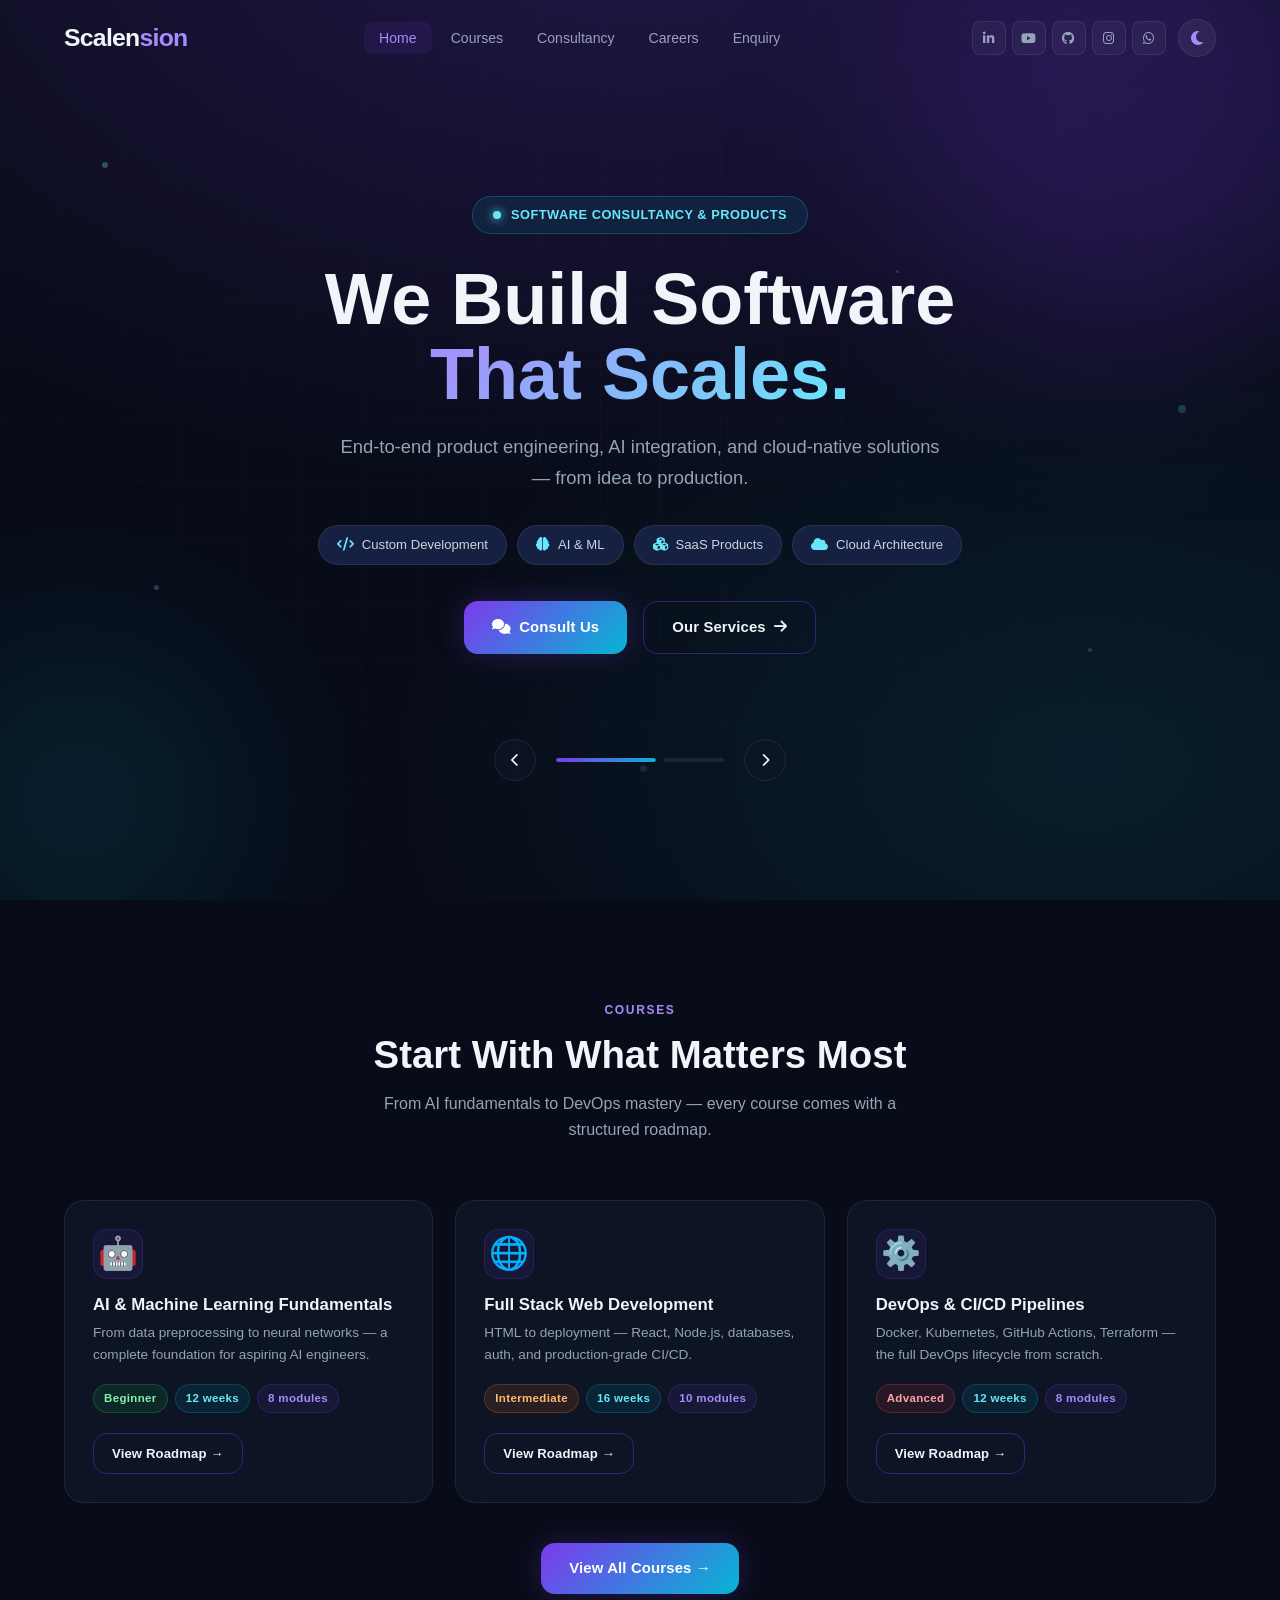
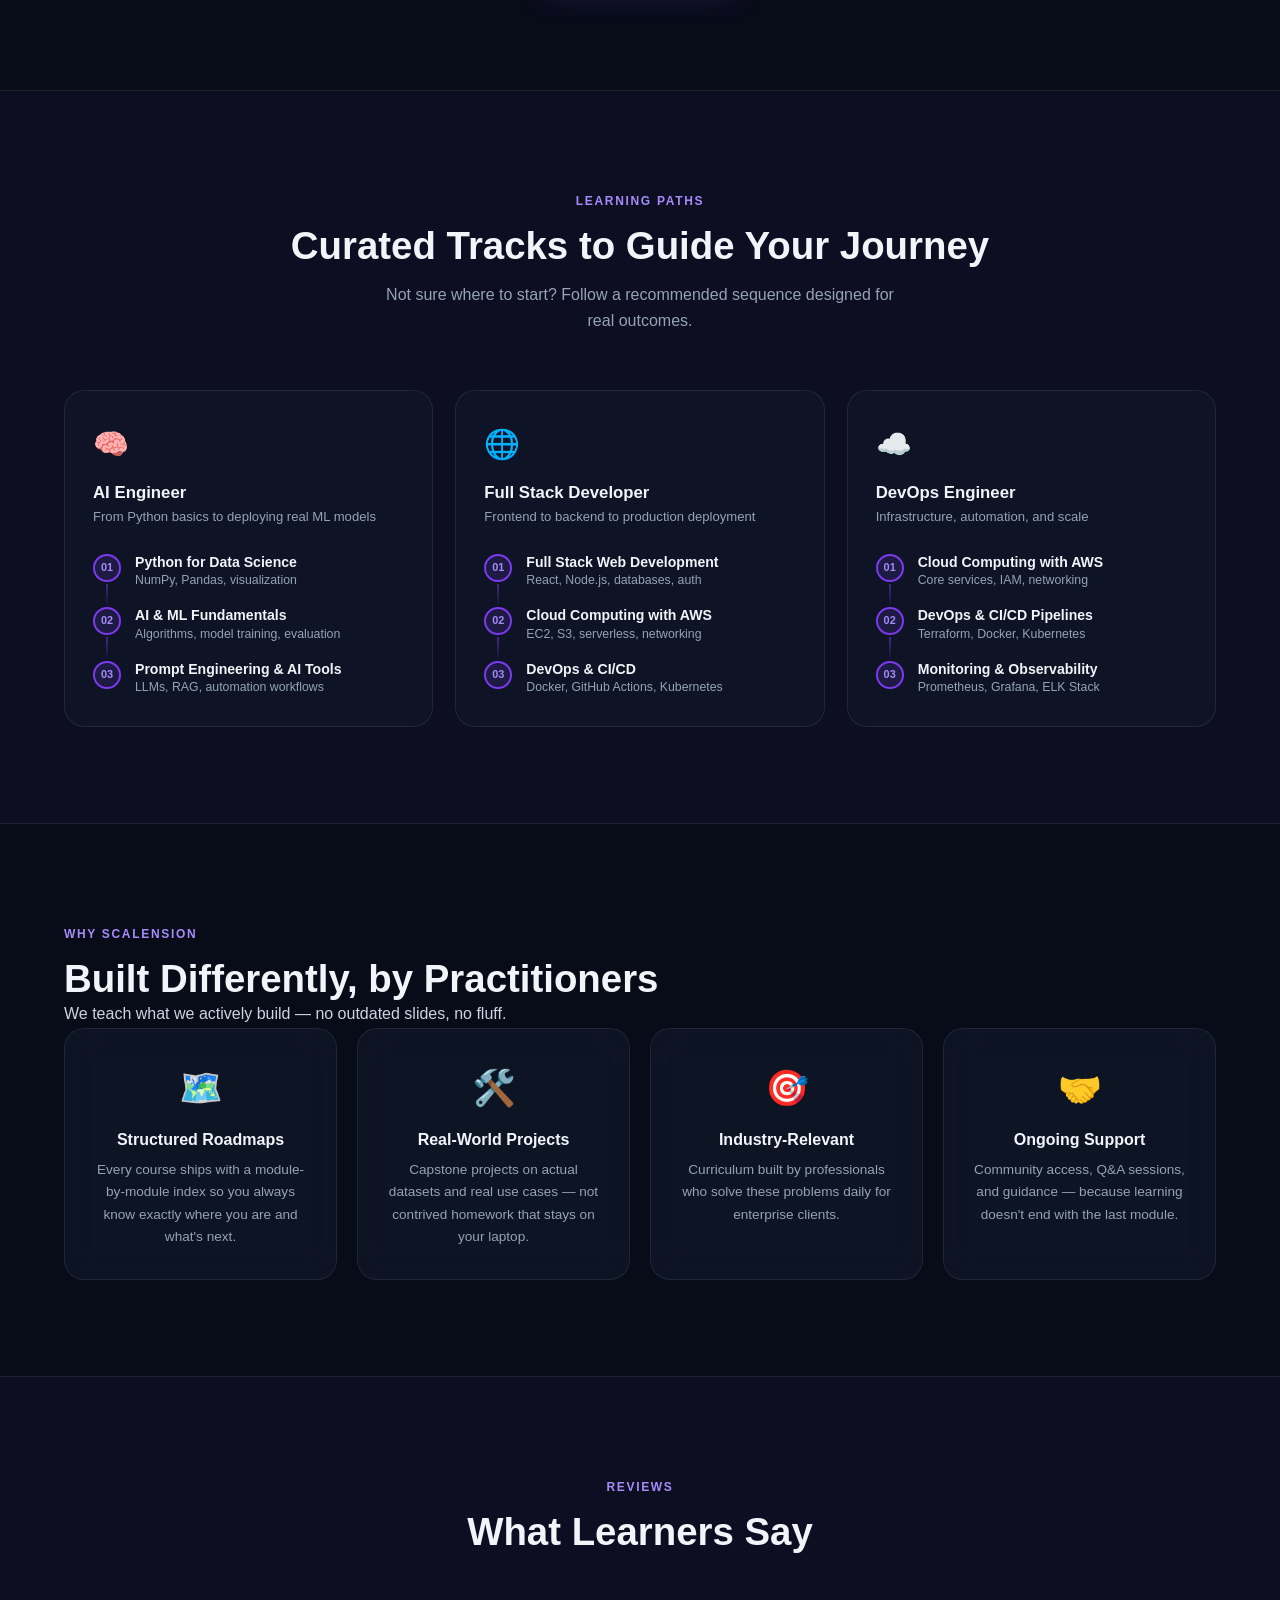
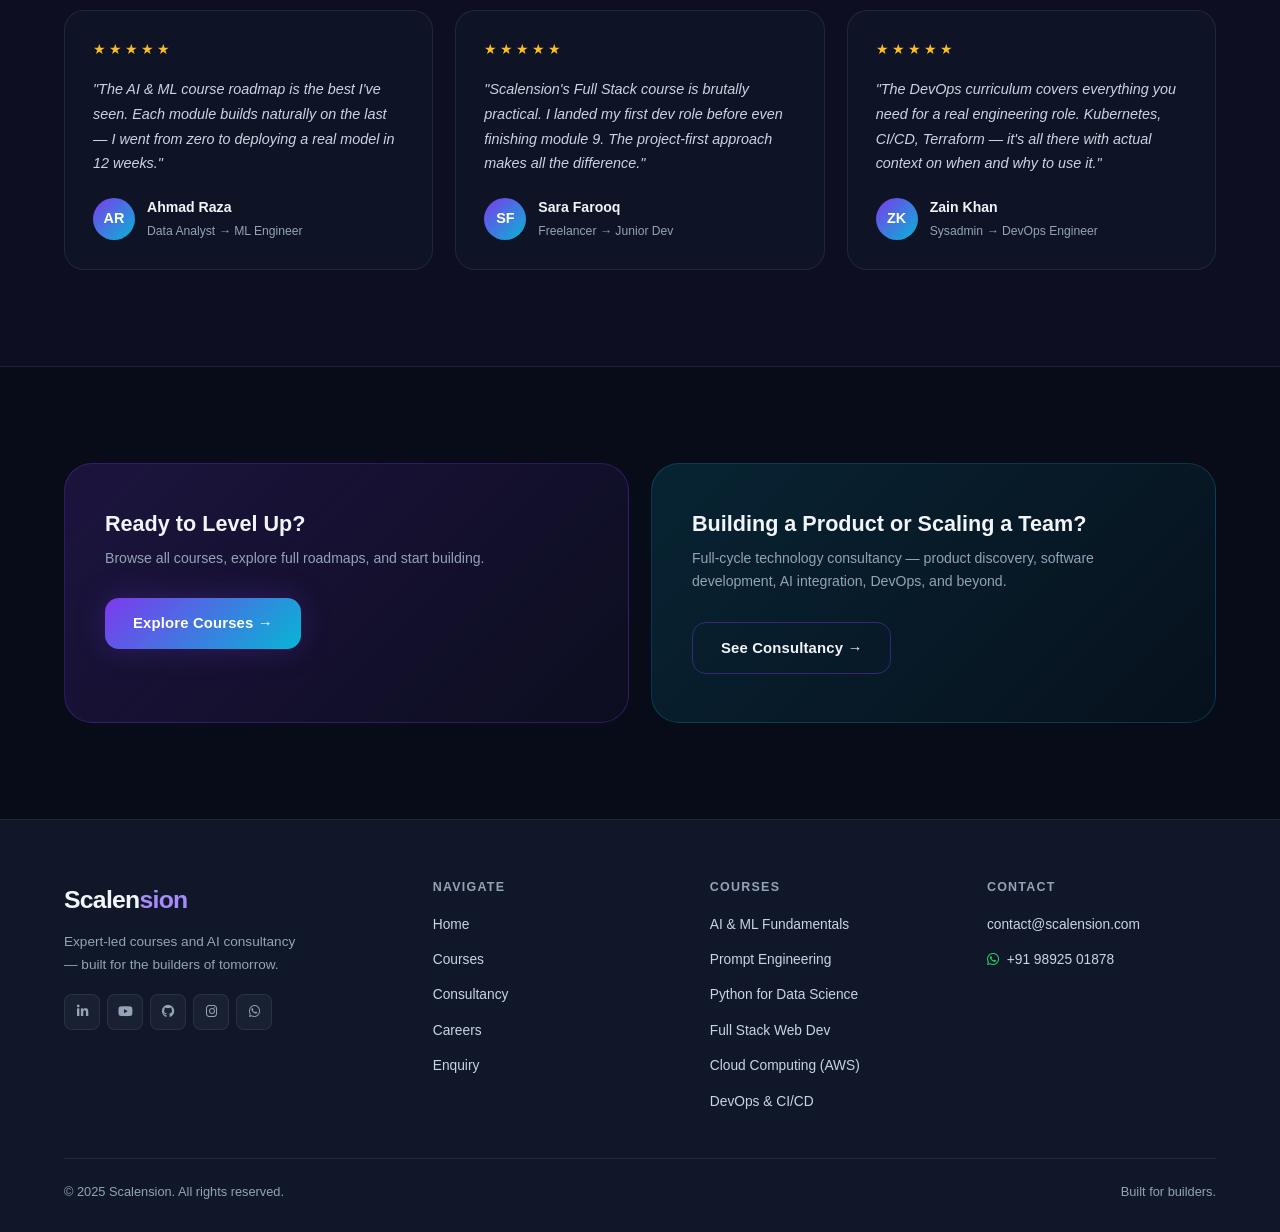
==== index.html @ 00b0dd04 "upgradation" ====
<!DOCTYPE html>
<html lang="en">

<head>
  <meta charset="UTF-8" />
  <meta name="viewport" content="width=device-width, initial-scale=1.0" />
  <title>Scalension — Scale Your Skills. Shape the Future.</title>
  <meta name="description"
    content="Scalension offers expert-led technical courses in AI, software development, cloud, and DevOps — built for the next generation of builders." />
  <link rel="icon" type="image/svg+xml" href="favicon.svg" />
  <link rel="icon" type="image/png" href="favicon.png" sizes="32x32" />
  <link rel="apple-touch-icon" href="apple-touch-icon.png" />
  <link rel="stylesheet" href="css/styles.css" />
  <link rel="stylesheet" href="https://cdnjs.cloudflare.com/ajax/libs/font-awesome/6.5.0/css/all.min.css" />
  <script>
    (function () {
      const stored = localStorage.getItem('theme');
      if (stored) {
        document.documentElement.setAttribute('data-theme', stored);
      } else {
        document.documentElement.setAttribute('data-theme', 'dark');
      }
    })();
  </script>
</head>

<body>

  <!-- ═══════════════════════════════════════
       NAVBAR
  ═══════════════════════════════════════ -->
  <nav class="navbar">
    <div class="container">
      <a href="index.html" class="logo">Scalen<span class="logo-accent">sion</span></a>

      <ul class="nav-links">
        <li><a href="index.html">Home</a></li>
        <li><a href="courses.html">Courses</a></li>
        <li><a href="consultancy.html">Consultancy</a></li>
        <li><a href="careers.html">Careers</a></li>
        <li><a href="enquiry.html">Enquiry</a></li>
      </ul>

      <div class="nav-social">
        <a href="#" aria-label="LinkedIn" title="LinkedIn"><i class="fa-brands fa-linkedin-in"></i></a>
        <a href="https://www.youtube.com/channel/UCDNR9oUo0z2bHbTvsrr0TBA" target="_blank" rel="noopener noreferrer"
          aria-label="YouTube" title="YouTube"><i class="fa-brands fa-youtube"></i></a>
        <a href="https://github.com/scalension" target="_blank" rel="noopener noreferrer" aria-label="GitHub"
          title="GitHub"><i class="fa-brands fa-github"></i></a>
        <a href="https://www.instagram.com/scalension_com?igsh=MTJ3d3ZqYjRnbWk2NQ" target="_blank"
          rel="noopener noreferrer" aria-label="Instagram" title="Instagram"><i class="fa-brands fa-instagram"></i></a>
        <a href="https://whatsapp.com/channel/0029Vb8EhJBGzzKJCfin2q10" target="_blank" rel="noopener noreferrer"
          aria-label="WhatsApp Channel" title="WhatsApp Channel"><i class="fa-brands fa-whatsapp"></i></a>
        <button type="button" class="theme-toggle-btn" aria-label="Toggle light/dark theme" title="Toggle theme">
          <i class="fa-solid fa-moon icon-moon"></i>
          <i class="fa-solid fa-sun icon-sun"></i>
        </button>
      </div>

      <button class="menu-toggle" aria-label="Open menu">&#9776;</button>
    </div>
  </nav>

  <!-- Mobile Drawer -->
  <div class="mobile-overlay"></div>
  <nav class="mobile-nav" aria-label="Mobile navigation">
    <button class="mobile-nav-close" aria-label="Close menu">&#10005;</button>
    <a href="index.html">Home</a>
    <a href="courses.html">Courses</a>
    <a href="consultancy.html">Consultancy</a>
    <a href="careers.html">Careers</a>
    <a href="enquiry.html">Enquiry</a>
    <div class="mobile-social">
      <a href="#"><i class="fa-brands fa-linkedin-in"></i></a>
      <a href="https://www.youtube.com/channel/UCDNR9oUo0z2bHbTvsrr0TBA" target="_blank" rel="noopener noreferrer"
        aria-label="YouTube"><i class="fa-brands fa-youtube"></i></a>
      <a href="https://github.com/scalension" target="_blank" rel="noopener noreferrer" aria-label="GitHub"><i
          class="fa-brands fa-github"></i></a>
      <a href="https://www.instagram.com/scalension_com?igsh=MTJ3d3ZqYjRnbWk2NQ" target="_blank"
        rel="noopener noreferrer" aria-label="Instagram"><i class="fa-brands fa-instagram"></i></a>
      <a href="https://whatsapp.com/channel/0029Vb8EhJBGzzKJCfin2q10" target="_blank" rel="noopener noreferrer"
        aria-label="WhatsApp Channel"><i class="fa-brands fa-whatsapp"></i></a>
      <button type="button" class="theme-toggle-btn" aria-label="Toggle light/dark theme" title="Toggle theme">
        <i class="fa-solid fa-moon icon-moon"></i>
        <i class="fa-solid fa-sun icon-sun"></i>
      </button>
    </div>
  </nav>

  <!-- ═══════════════════════════════════════
       HERO BANNERS — Immersive Full-Width Carousel
  ═══════════════════════════════════════ -->
  <section class="hero hero-slider-container" id="hero-carousel">
    <div class="hero-bg"></div>
    <div class="grid-bg"></div>
    <div class="hero-orb hero-orb-1"></div>
    <div class="hero-orb hero-orb-2"></div>

    <!-- Animated floating particles -->
    <div class="hero-particles" aria-hidden="true">
      <span class="particle p1"></span>
      <span class="particle p2"></span>
      <span class="particle p3"></span>
      <span class="particle p4"></span>
      <span class="particle p5"></span>
      <span class="particle p6"></span>
    </div>

    <div class="container relative-z">
      <div class="hero-slides-wrapper">

        <!-- ─── SLIDE 1: Software Consultancy ─── -->
        <div class="hero-slide hero-slide-fw active" id="slide-consultancy" data-index="0">
          <div class="hero-kicker-badge badge-cyan">
            <span class="badge-pulse cyan"></span>
            Software Consultancy &amp; Products
          </div>

          <h1 class="hero-title-fw">
            We Build Software<br>
            <span class="gradient-text">That Scales.</span>
          </h1>

          <p class="hero-subtitle-fw">
            End-to-end product engineering, AI integration, and cloud-native solutions — from idea to production.
          </p>

          <div class="hero-pills">
            <span class="hero-pill"><i class="fa-solid fa-code"></i> Custom Development</span>
            <span class="hero-pill"><i class="fa-solid fa-brain"></i> AI &amp; ML</span>
            <span class="hero-pill"><i class="fa-solid fa-cubes"></i> SaaS Products</span>
            <span class="hero-pill"><i class="fa-solid fa-cloud"></i> Cloud Architecture</span>
          </div>

          <div class="hero-cta-row">
            <a href="enquiry.html" class="btn btn-primary btn-glow">
              <i class="fa-solid fa-comments"></i> Consult Us
            </a>
            <a href="consultancy.html" class="btn btn-outline">
              Our Services <i class="fa-solid fa-arrow-right"></i>
            </a>
          </div>
        </div>

        <!-- ─── SLIDE 2: Scalension Academy ─── -->
        <div class="hero-slide hero-slide-fw" id="slide-education" data-index="1">
          <div class="hero-kicker-badge badge-purple">
            <span class="badge-pulse purple"></span>
            Scalension Academy
          </div>

          <h1 class="hero-title-fw">
            Learn From Practitioners.<br>
            <span class="gradient-text">Build Real Projects.</span>
          </h1>

          <p class="hero-subtitle-fw">
            Industry-led programs in AI, Full-Stack, Cloud &amp; DevOps — with mentorship and capstone projects.
          </p>

          <div class="hero-pills">
            <span class="hero-pill"><i class="fa-solid fa-graduation-cap"></i> Expert-Led</span>
            <span class="hero-pill"><i class="fa-solid fa-laptop-code"></i> Hands-On Labs</span>
            <span class="hero-pill"><i class="fa-solid fa-certificate"></i> Certification</span>
            <span class="hero-pill"><i class="fa-solid fa-user-check"></i> 1-on-1 Mentorship</span>
          </div>

          <div class="hero-cta-row">
            <a href="courses.html" class="btn btn-primary btn-glow">
              <i class="fa-solid fa-compass"></i> Explore Courses
            </a>
            <a href="enquiry.html" class="btn btn-outline">
              <i class="fa-solid fa-calendar-check"></i> Book Free Session
            </a>
          </div>
        </div>

      </div>

      <!-- Progress bar + navigation -->
      <div class="hero-nav-bar">
        <button class="hero-nav-arrow prev-slide" aria-label="Previous">
          <i class="fa-solid fa-chevron-left"></i>
        </button>

        <div class="hero-progress-track">
          <div class="hero-progress-segment active" data-slide="0">
            <span class="progress-fill"></span>
          </div>
          <div class="hero-progress-segment" data-slide="1">
            <span class="progress-fill"></span>
          </div>
        </div>

        <button class="hero-nav-arrow next-slide" aria-label="Next">
          <i class="fa-solid fa-chevron-right"></i>
        </button>
      </div>

    </div>
  </section>


  <!-- ═══════════════════════════════════════
       FEATURED COURSES
  ═══════════════════════════════════════ -->
  <section class="section">
    <div class="container">
      <div class="section-header reveal">
        <span class="section-label">Courses</span>
        <h2>Start With What Matters Most</h2>
        <p>From AI fundamentals to DevOps mastery — every course comes with a structured roadmap.</p>
      </div>

      <div class="featured-grid stagger-group">

        <!-- Card 1 -->
        <div class="fc-card glass-card">
          <div class="fc-icon">🤖</div>
          <h3 class="fc-title">AI & Machine Learning Fundamentals</h3>
          <p class="fc-desc">From data preprocessing to neural networks — a complete foundation for aspiring AI
            engineers.</p>
          <div class="fc-meta">
            <span class="badge badge-beginner">Beginner</span>
            <span class="badge badge-duration">12 weeks</span>
            <span class="badge badge-modules">8 modules</span>
          </div>
          <a href="courses.html#ai-ml" class="btn btn-sm btn-outline">View Roadmap &rarr;</a>
        </div>

        <!-- Card 2 -->
        <div class="fc-card glass-card">
          <div class="fc-icon">🌐</div>
          <h3 class="fc-title">Full Stack Web Development</h3>
          <p class="fc-desc">HTML to deployment — React, Node.js, databases, auth, and production-grade CI/CD.</p>
          <div class="fc-meta">
            <span class="badge badge-intermediate">Intermediate</span>
            <span class="badge badge-duration">16 weeks</span>
            <span class="badge badge-modules">10 modules</span>
          </div>
          <a href="courses.html#web-dev" class="btn btn-sm btn-outline">View Roadmap &rarr;</a>
        </div>

        <!-- Card 3 -->
        <div class="fc-card glass-card">
          <div class="fc-icon">⚙️</div>
          <h3 class="fc-title">DevOps & CI/CD Pipelines</h3>
          <p class="fc-desc">Docker, Kubernetes, GitHub Actions, Terraform — the full DevOps lifecycle from scratch.</p>
          <div class="fc-meta">
            <span class="badge badge-advanced">Advanced</span>
            <span class="badge badge-duration">12 weeks</span>
            <span class="badge badge-modules">8 modules</span>
          </div>
          <a href="courses.html#devops" class="btn btn-sm btn-outline">View Roadmap &rarr;</a>
        </div>

      </div>

      <div style="text-align:center; margin-top: 40px;">
        <a href="courses.html" class="btn btn-primary">View All Courses &rarr;</a>
      </div>
    </div>
  </section>

  <!-- ═══════════════════════════════════════
       LEARNING TRACKS
  ═══════════════════════════════════════ -->
  <section class="section section-alt">
    <div class="container">
      <div class="section-header reveal">
        <span class="section-label">Learning Paths</span>
        <h2>Curated Tracks to Guide Your Journey</h2>
        <p>Not sure where to start? Follow a recommended sequence designed for real outcomes.</p>
      </div>

      <div class="tracks-grid stagger-group">

        <!-- Track 1 -->
        <div class="track-card glass-card">
          <div class="track-icon">🧠</div>
          <h3 class="track-title">AI Engineer</h3>
          <p class="track-subtitle">From Python basics to deploying real ML models</p>
          <div class="track-steps">
            <div class="track-step">
              <div class="step-dot">01</div>
              <div class="step-body">
                <h5>Python for Data Science</h5>
                <p>NumPy, Pandas, visualization</p>
              </div>
            </div>
            <div class="track-step">
              <div class="step-dot">02</div>
              <div class="step-body">
                <h5>AI & ML Fundamentals</h5>
                <p>Algorithms, model training, evaluation</p>
              </div>
            </div>
            <div class="track-step">
              <div class="step-dot">03</div>
              <div class="step-body">
                <h5>Prompt Engineering & AI Tools</h5>
                <p>LLMs, RAG, automation workflows</p>
              </div>
            </div>
          </div>
        </div>

        <!-- Track 2 -->
        <div class="track-card glass-card">
          <div class="track-icon">🌐</div>
          <h3 class="track-title">Full Stack Developer</h3>
          <p class="track-subtitle">Frontend to backend to production deployment</p>
          <div class="track-steps">
            <div class="track-step">
              <div class="step-dot">01</div>
              <div class="step-body">
                <h5>Full Stack Web Development</h5>
                <p>React, Node.js, databases, auth</p>
              </div>
            </div>
            <div class="track-step">
              <div class="step-dot">02</div>
              <div class="step-body">
                <h5>Cloud Computing with AWS</h5>
                <p>EC2, S3, serverless, networking</p>
              </div>
            </div>
            <div class="track-step">
              <div class="step-dot">03</div>
              <div class="step-body">
                <h5>DevOps & CI/CD</h5>
                <p>Docker, GitHub Actions, Kubernetes</p>
              </div>
            </div>
          </div>
        </div>

        <!-- Track 3 -->
        <div class="track-card glass-card">
          <div class="track-icon">☁️</div>
          <h3 class="track-title">DevOps Engineer</h3>
          <p class="track-subtitle">Infrastructure, automation, and scale</p>
          <div class="track-steps">
            <div class="track-step">
              <div class="step-dot">01</div>
              <div class="step-body">
                <h5>Cloud Computing with AWS</h5>
                <p>Core services, IAM, networking</p>
              </div>
            </div>
            <div class="track-step">
              <div class="step-dot">02</div>
              <div class="step-body">
                <h5>DevOps & CI/CD Pipelines</h5>
                <p>Terraform, Docker, Kubernetes</p>
              </div>
            </div>
            <div class="track-step">
              <div class="step-dot">03</div>
              <div class="step-body">
                <h5>Monitoring & Observability</h5>
                <p>Prometheus, Grafana, ELK Stack</p>
              </div>
            </div>
          </div>
        </div>

      </div>
    </div>
  </section>

  <!-- ═══════════════════════════════════════
       WHY SCALENSION
       ================================================== -->
  <section class="section why-section" id="why">
    <div class="container">
      <div class="text-center">
        <span class="section-label">Why Scalension</span>
        <h2>Built Differently, by Practitioners</h2>
        <p>We teach what we actively build — no outdated slides, no fluff.</p>
      </div>

      <div class="why-grid stagger-group">
        <div class="why-card glass-card">
          <div class="why-icon">🗺️</div>
          <h4 class="why-title">Structured Roadmaps</h4>
          <p class="why-text">Every course ships with a module-by-module index so you always know exactly where you are
            and what's next.</p>
        </div>
        <div class="why-card glass-card">
          <div class="why-icon">🛠️</div>
          <h4 class="why-title">Real-World Projects</h4>
          <p class="why-text">Capstone projects on actual datasets and real use cases — not contrived homework that
            stays on your laptop.</p>
        </div>
        <div class="why-card glass-card">
          <div class="why-icon">🎯</div>
          <h4 class="why-title">Industry-Relevant</h4>
          <p class="why-text">Curriculum built by professionals who solve these problems daily for enterprise clients.
          </p>
        </div>
        <div class="why-card glass-card">
          <div class="why-icon">🤝</div>
          <h4 class="why-title">Ongoing Support</h4>
          <p class="why-text">Community access, Q&A sessions, and guidance — because learning doesn't end with the last
            module.</p>
        </div>
      </div>
    </div>
  </section>

  <!-- ═══════════════════════════════════════
       TESTIMONIALS
  ═══════════════════════════════════════ -->
  <section class="section section-alt">
    <div class="container">
      <div class="section-header reveal">
        <span class="section-label">Reviews</span>
        <h2>What Learners Say</h2>
      </div>

      <div class="testi-grid stagger-group">
        <div class="testi-card glass-card">
          <div class="testi-stars">★★★★★</div>
          <p class="testi-text">"The AI & ML course roadmap is the best I've seen. Each module builds naturally on the
            last — I went from zero to deploying a real model in 12 weeks."</p>
          <div class="testi-author">
            <div class="author-avatar">AR</div>
            <div>
              <div class="author-name">Ahmad Raza</div>
              <div class="author-role">Data Analyst → ML Engineer</div>
            </div>
          </div>
        </div>

        <div class="testi-card glass-card">
          <div class="testi-stars">★★★★★</div>
          <p class="testi-text">"Scalension's Full Stack course is brutally practical. I landed my first dev role before
            even finishing module 9. The project-first approach makes all the difference."</p>
          <div class="testi-author">
            <div class="author-avatar">SF</div>
            <div>
              <div class="author-name">Sara Farooq</div>
              <div class="author-role">Freelancer → Junior Dev</div>
            </div>
          </div>
        </div>

        <div class="testi-card glass-card">
          <div class="testi-stars">★★★★★</div>
          <p class="testi-text">"The DevOps curriculum covers everything you need for a real engineering role.
            Kubernetes, CI/CD, Terraform — it's all there with actual context on when and why to use it."</p>
          <div class="testi-author">
            <div class="author-avatar">ZK</div>
            <div>
              <div class="author-name">Zain Khan</div>
              <div class="author-role">Sysadmin → DevOps Engineer</div>
            </div>
          </div>
        </div>
      </div>
    </div>
  </section>

  <!-- ═══════════════════════════════════════
       DUAL CTA
  ═══════════════════════════════════════ -->
  <section class="section">
    <div class="container">
      <div class="dual-cta">
        <div class="cta-panel cta-learn">
          <h3>Ready to Level Up?</h3>
          <p>Browse all courses, explore full roadmaps, and start building.</p>
          <a href="courses.html" class="btn btn-primary">Explore Courses &rarr;</a>
        </div>
        <div class="cta-panel cta-consult">
          <h3>Building a Product or Scaling a Team?</h3>
          <p>Full-cycle technology consultancy — product discovery, software development, AI integration, DevOps, and
            beyond.</p>
          <a href="consultancy.html" class="btn btn-outline">See Consultancy &rarr;</a>
        </div>
      </div>
    </div>
  </section>

  <!-- ═══════════════════════════════════════
       FOOTER
  ═══════════════════════════════════════ -->
  <footer class="footer">
    <div class="container">
      <div class="footer-grid">

        <div class="footer-brand">
          <a href="index.html" class="logo">Scalen<span class="logo-accent">sion</span></a>
          <p class="footer-tagline">Expert-led courses and AI consultancy — built for the builders of tomorrow.</p>
          <div class="footer-social">
            <a href="#" aria-label="LinkedIn"><i class="fa-brands fa-linkedin-in"></i></a>
            <a href="https://www.youtube.com/channel/UCDNR9oUo0z2bHbTvsrr0TBA" target="_blank" rel="noopener noreferrer"
              aria-label="YouTube"><i class="fa-brands fa-youtube"></i></a>
            <a href="https://github.com/scalension" target="_blank" rel="noopener noreferrer" aria-label="GitHub"><i
                class="fa-brands fa-github"></i></a>
            <a href="https://www.instagram.com/scalension_com?igsh=MTJ3d3ZqYjRnbWk2NQ" target="_blank"
              rel="noopener noreferrer" aria-label="Instagram"><i class="fa-brands fa-instagram"></i></a>
            <a href="https://whatsapp.com/channel/0029Vb8EhJBGzzKJCfin2q10" target="_blank" rel="noopener noreferrer"
              aria-label="WhatsApp Channel"><i class="fa-brands fa-whatsapp"></i></a>
          </div>
        </div>

        <div class="footer-col">
          <h4>Navigate</h4>
          <ul>
            <li><a href="index.html">Home</a></li>
            <li><a href="courses.html">Courses</a></li>
            <li><a href="consultancy.html">Consultancy</a></li>
            <li><a href="careers.html">Careers</a></li>
            <li><a href="enquiry.html">Enquiry</a></li>
          </ul>
        </div>

        <div class="footer-col">
          <h4>Courses</h4>
          <ul>
            <li><a href="courses.html">AI &amp; ML Fundamentals</a></li>
            <li><a href="courses.html">Prompt Engineering</a></li>
            <li><a href="courses.html">Python for Data Science</a></li>
            <li><a href="courses.html">Full Stack Web Dev</a></li>
            <li><a href="courses.html">Cloud Computing (AWS)</a></li>
            <li><a href="courses.html">DevOps &amp; CI/CD</a></li>
          </ul>
        </div>

        <div class="footer-col">
          <h4>Contact</h4>
          <ul>
            <li><a href="mailto:contact@scalension.com">contact@scalension.com</a></li>
            <li><a href="https://wa.me/919892501878?text=Hi%20Scalension%2C%20I%20have%20an%20enquiry" target="_blank"
                rel="noopener noreferrer"><i class="fa-brands fa-whatsapp" style="color:#25D366; margin-right:4px;"></i>
                +91 98925 01878</a></li>
          </ul>
        </div>

      </div>

      <div class="footer-bottom">
        <span class="footer-copy">&copy; 2025 Scalension. All rights reserved.</span>
        <span class="footer-copy">Built for builders.</span>
      </div>
    </div>
  </footer>

  <script src="js/main.js"></script>
</body>

</html>
---- css/styles.css ----
/* ═══════════════════════════════════════════════════
   CONSULTANCY — Redesigned Sections
═══════════════════════════════════════════════════ */

/* Hero — full viewport, vertically centred */
.hero-consult-v2 {
  min-height: 85vh;
  display: flex;
  align-items: center;
  position: relative;
  overflow: hidden;
  padding: 120px 0 80px;
}
.hero-consult-v2 .hero-kicker {
  font-size: 0.72rem;
  font-weight: 700;
  letter-spacing: 0.16em;
  text-transform: uppercase;
  color: var(--color-accent-lt);
  margin-bottom: 24px;
  display: block;
}
.hero-consult-v2 h1 {
  font-size: clamp(2.8rem, 6vw, 5rem);
  line-height: 1.05;
  font-weight: 800;
  margin-bottom: 24px;
}
.hero-consult-v2 .hero-lead {
  font-size: clamp(1rem, 1.6vw, 1.2rem);
  color: var(--text-muted);
  max-width: 540px;
  line-height: 1.8;
  margin-bottom: 40px;
}

/* Challenge cards — 3-column */
.challenge-cards {
  display: grid;
  grid-template-columns: repeat(3, 1fr);
  gap: 20px;
}
@media (max-width: 900px) { .challenge-cards { grid-template-columns: 1fr; } }

.challenge-card {
  padding: 40px 32px;
  border-radius: var(--radius-xl);
  border: 1px solid var(--border);
  background: var(--card-bg);
  backdrop-filter: blur(10px);
  position: relative;
  overflow: hidden;
  transition: var(--transition);
  cursor: default;
}
.challenge-card::before {
  content: '';
  position: absolute;
  inset: 0;
  border-radius: var(--radius-xl);
  background: var(--gradient-brand);
  opacity: 0;
  transition: opacity 0.4s ease;
  z-index: 0;
}
.challenge-card::after {
  content: '';
  position: absolute;
  top: 0; left: 0; right: 0;
  height: 2px;
  background: var(--gradient-brand);
  transform: scaleX(0);
  transform-origin: left;
  transition: transform 0.45s cubic-bezier(0.4,0,0.2,1);
}
.challenge-card:hover::after { transform: scaleX(1); }
.challenge-card:hover {
  border-color: rgba(124,58,237,0.4);
  transform: translateY(-5px);
  box-shadow: 0 24px 60px rgba(124,58,237,0.12);
}
.challenge-card > * { position: relative; z-index: 1; }

.challenge-num {
  font-size: 3rem;
  font-weight: 800;
  font-family: 'Outfit', sans-serif;
  color: rgba(124,58,237,0.15);
  line-height: 1;
  margin-bottom: 20px;
  display: block;
}
.challenge-title {
  font-size: 1.2rem;
  font-family: 'Outfit', sans-serif;
  font-weight: 700;
  color: var(--text-primary);
  margin-bottom: 14px;
  line-height: 1.3;
}
.challenge-body {
  font-size: 0.88rem;
  color: var(--text-muted);
  line-height: 1.8;
}

/* Manifesto — large editorial statement */
.manifesto-section {
  padding: 96px 0;
  border-top: 1px solid var(--border);
  border-bottom: 1px solid var(--border);
  background: rgba(124,58,237,0.025);
  text-align: center;
}
.manifesto-inner { max-width: 820px; margin: 0 auto; padding: 0 24px; }
.manifesto-mark {
  font-size: 3rem;
  color: rgba(124,58,237,0.3);
  line-height: 1;
  margin-bottom: 8px;
  display: block;
  font-family: Georgia, serif;
}
.manifesto-text {
  font-size: clamp(1.1rem, 2vw, 1.5rem);
  font-family: 'Outfit', sans-serif;
  font-weight: 400;
  color: var(--text-secondary);
  line-height: 1.7;
}
.manifesto-text strong {
  color: var(--text-primary);
  font-weight: 700;
}

/* Reach-out CTA */
.reach-out-section {
  padding: 100px 0;
  text-align: center;
}
.reach-out-inner {
  max-width: 680px;
  margin: 0 auto;
}
.reach-out-inner h2 {
  font-size: clamp(2rem, 4vw, 3rem);
  font-weight: 800;
  line-height: 1.1;
  margin-bottom: 20px;
}
.reach-out-inner p {
  font-size: 1.05rem;
  color: var(--text-muted);
  line-height: 1.75;
  margin-bottom: 36px;
  max-width: 520px;
  margin-left: auto;
  margin-right: auto;
}
.reach-out-contact {
  display: flex;
  justify-content: center;
  gap: 32px;
  margin-top: 32px;
  flex-wrap: wrap;
}
.reach-out-contact a {
  font-size: 0.88rem;
  color: var(--text-muted);
  transition: var(--transition);
  display: flex;
  align-items: center;
  gap: 7px;
}
.reach-out-contact a:hover { color: var(--color-primary-lt); }
.reach-out-contact i { font-size: 0.9rem; }

/* ═══════════════════════════════════════════════════
   CAREERS PAGE
═══════════════════════════════════════════════════ */

/* Path pills in hero */
.career-pills {
  display: flex;
  gap: 12px;
  margin-top: 40px;
  flex-wrap: wrap;
}
.career-pill {
  display: inline-flex;
  align-items: center;
  gap: 8px;
  padding: 13px 28px;
  border-radius: 100px;
  font-size: 0.9rem;
  font-weight: 600;
  font-family: 'Outfit', sans-serif;
  cursor: pointer;
  transition: var(--transition);
  text-decoration: none;
}
.career-pill-teach {
  background: rgba(124,58,237,0.12);
  border: 1px solid rgba(124,58,237,0.35);
  color: var(--color-primary-lt);
}
.career-pill-teach:hover {
  background: rgba(124,58,237,0.22);
  border-color: var(--color-primary-lt);
  transform: translateY(-2px);
}
.career-pill-build {
  background: rgba(6,182,212,0.1);
  border: 1px solid rgba(6,182,212,0.35);
  color: var(--color-accent-lt);
}
.career-pill-build:hover {
  background: rgba(6,182,212,0.2);
  border-color: var(--color-accent-lt);
  transform: translateY(-2px);
}

/* Career section layout */
.career-section {
  padding: 96px 0;
  scroll-margin-top: 90px;
}
.career-section-alt {
  background: rgba(124,58,237,0.025);
  border-top: 1px solid var(--border);
  border-bottom: 1px solid var(--border);
}
.career-layout {
  display: grid;
  grid-template-columns: 1fr 1fr;
  gap: 64px;
  align-items: start;
}
@media (max-width: 900px) { .career-layout { grid-template-columns: 1fr; gap: 40px; } }

/* Role badge */
.role-badge {
  display: inline-flex;
  align-items: center;
  gap: 8px;
  padding: 6px 16px;
  border-radius: 100px;
  font-size: 0.72rem;
  font-weight: 700;
  letter-spacing: 0.1em;
  text-transform: uppercase;
  margin-bottom: 20px;
}
.role-badge-teach {
  background: rgba(124,58,237,0.12);
  border: 1px solid rgba(124,58,237,0.3);
  color: var(--color-primary-lt);
}
.role-badge-build {
  background: rgba(6,182,212,0.1);
  border: 1px solid rgba(6,182,212,0.3);
  color: var(--color-accent-lt);
}

/* Career info panel */
.career-info-title {
  font-size: clamp(1.6rem, 3vw, 2.2rem);
  font-weight: 800;
  font-family: 'Outfit', sans-serif;
  line-height: 1.15;
  margin-bottom: 16px;
}
.career-info-body {
  font-size: 0.93rem;
  color: var(--text-muted);
  line-height: 1.85;
  margin-bottom: 32px;
}
.career-benefit-list {
  list-style: none;
  display: flex;
  flex-direction: column;
  gap: 12px;
}
.career-benefit-list li {
  display: flex;
  align-items: flex-start;
  gap: 12px;
  font-size: 0.88rem;
  color: var(--text-secondary);
  line-height: 1.6;
}
.career-benefit-list li::before {
  content: '✦';
  color: var(--color-primary-lt);
  font-size: 0.65rem;
  margin-top: 4px;
  flex-shrink: 0;
}

/* Select input */
.form-select {
  width: 100%;
  padding: 12px 16px;
  background: var(--input-bg);
  border: 1px solid var(--border);
  border-radius: var(--radius-md);
  color: var(--text-primary);
  font-family: 'Inter', sans-serif;
  font-size: 0.9rem;
  transition: var(--transition);
  appearance: none;
  background-image: url("data:image/svg+xml,%3Csvg xmlns='http://www.w3.org/2000/svg' width='12' height='8' viewBox='0 0 12 8'%3E%3Cpath d='M1 1l5 5 5-5' stroke='%236b7280' stroke-width='1.5' fill='none' stroke-linecap='round'/%3E%3C/svg%3E");
  background-repeat: no-repeat;
  background-position: right 14px center;
  cursor: pointer;
}
.form-select:focus {
  outline: none;
  border-color: var(--color-primary);
  box-shadow: 0 0 0 3px rgba(124,58,237,0.15);
}
.form-select option { background: var(--bg-surface); color: var(--text-primary); }

/* Career teaser banner (used on courses + consultancy pages) */
.career-teaser {
  display: flex;
  align-items: center;
  justify-content: space-between;
  gap: 32px;
  padding: 40px 48px;
  background: var(--teaser-bg);
  border: 1px solid var(--border-primary);
  border-radius: var(--radius-xl);
  flex-wrap: wrap;
}
.career-teaser-text .section-label { margin-bottom: 8px; display: block; }
.career-teaser-text h3 {
  font-size: 1.4rem;
  font-weight: 700;
  font-family: 'Outfit', sans-serif;
  margin-bottom: 8px;
  line-height: 1.25;
}
.career-teaser-text p {
  font-size: 0.88rem;
  color: var(--text-muted);
  line-height: 1.7;
  max-width: 480px;
}


@import url('https://fonts.googleapis.com/css2?family=Outfit:wght@300;400;500;600;700;800&family=Inter:wght@300;400;500;600&display=swap');

/* ============================================
   CSS Variables
   ============================================ */
:root,
[data-theme="dark"] {
  --bg-primary:        #080C18;
  --bg-surface:        #0F1729;
  --bg-elevated:       #162040;
  --color-primary:     #7C3AED;
  --color-primary-lt:  #A78BFA;
  --color-accent:      #06B6D4;
  --color-accent-lt:   #67E8F9;
  --clr-green:         #86efac;
  --clr-orange:        #fdba74;
  --clr-red:           #fca5a5;

  --text-primary:      #F1F5F9;
  --text-secondary:    #CBD5E1;
  --text-muted:        #94A3B8;

  --border:            rgba(255,255,255,0.08);
  --border-primary:    rgba(124,58,237,0.4);
  --border-accent:     rgba(6,182,212,0.3);

  --gradient-brand:    linear-gradient(135deg, #7C3AED, #06B6D4);
  --gradient-text:     linear-gradient(135deg, #A78BFA, #67E8F9);
  --gradient-surface:  linear-gradient(135deg, rgba(124,58,237,0.08), rgba(6,182,212,0.04));

  --shadow-card:       0 4px 32px rgba(0,0,0,0.5);
  --shadow-primary:    0 0 30px rgba(124,58,237,0.25);
  --glow-primary:      0 0 20px rgba(124,58,237,0.4), 0 0 60px rgba(124,58,237,0.15);

  --glass-bg:          rgba(15,23,41,0.75);
  --card-bg:           rgba(15,23,41,0.6);
  --input-bg:          rgba(15,23,41,0.7);
  --nav-bg-scrolled:   rgba(8,12,24,0.92);
  --teaser-bg:         rgba(124,58,237,0.04);
  --mobile-nav-bg:     rgba(15,23,41,0.98);

  --radius-sm:  8px;
  --radius-md:  14px;
  --radius-lg:  20px;
  --radius-xl:  28px;

  --transition:      0.3s cubic-bezier(0.4,0,0.2,1);
  --transition-slow: 0.6s cubic-bezier(0.4,0,0.2,1);

  --section-pad: 96px 0;
  --container:   1200px;
}

[data-theme="light"] {
  --bg-primary:        #F8FAFC;
  --bg-surface:        #FFFFFF;
  --bg-elevated:       #F1F5F9;
  --color-primary:     #6D28D9;
  --color-primary-lt:  #7C3AED;
  --color-accent:      #0891B2;
  --color-accent-lt:   #0284C7;
  --clr-green:         #16a34a;
  --clr-orange:        #ea580c;
  --clr-red:           #dc2626;

  --text-primary:      #0F172A;
  --text-secondary:    #334155;
  --text-muted:        #64748B;

  --border:            rgba(15,23,42,0.1);
  --border-primary:    rgba(109,40,217,0.3);
  --border-accent:     rgba(8,145,178,0.3);

  --gradient-brand:    linear-gradient(135deg, #6D28D9, #0891B2);
  --gradient-text:     linear-gradient(135deg, #6D28D9, #0891B2);
  --gradient-surface:  linear-gradient(135deg, rgba(109,40,217,0.06), rgba(8,145,178,0.04));

  --shadow-card:       0 10px 30px -5px rgba(0, 0, 0, 0.07), 0 4px 12px -2px rgba(0, 0, 0, 0.04);
  --shadow-primary:    0 10px 25px rgba(109, 40, 217, 0.15);
  --glow-primary:      0 0 20px rgba(109, 40, 217, 0.12);

  --glass-bg:          rgba(255, 255, 255, 0.9);
  --card-bg:           #FFFFFF;
  --input-bg:          #F8FAFC;
  --nav-bg-scrolled:   rgba(255, 255, 255, 0.94);
  --teaser-bg:         rgba(109,40,217,0.05);
  --mobile-nav-bg:     rgba(255,255,255,0.98);
}

[data-theme="light"] .grid-bg {
  background-image:
    linear-gradient(rgba(15,23,42,0.04) 1px, transparent 1px),
    linear-gradient(90deg, rgba(15,23,42,0.04) 1px, transparent 1px);
}

[data-theme="light"] .hero-bg {
  background:
    radial-gradient(ellipse 80% 65% at 50% -10%, rgba(109,40,217,0.08), transparent),
    radial-gradient(ellipse 55% 50% at 85% 85%, rgba(8,145,178,0.06), transparent);
}

[data-theme="light"] .hero-orb-1 {
  background: rgba(109,40,217,0.08);
}
[data-theme="light"] .hero-orb-2 {
  background: rgba(8,145,178,0.06);
}

[data-theme="light"] .card-glow {
  background: rgba(8, 145, 178, 0.12);
}
[data-theme="light"] .card-glow.purple {
  background: rgba(109, 40, 217, 0.12);
}

.section-alt {
  background: var(--teaser-bg);
  border-top: 1px solid var(--border);
  border-bottom: 1px solid var(--border);
}

/* ============================================
   Reset & Base
   ============================================ */
*, *::before, *::after { margin:0; padding:0; box-sizing:border-box; }

html { scroll-behavior: smooth; }

body {
  font-family: 'Inter', sans-serif;
  background: var(--bg-primary);
  color: var(--text-primary);
  line-height: 1.65;
  overflow-x: hidden;
  -webkit-font-smoothing: antialiased;
}

h1,h2,h3,h4,h5,h6 {
  font-family: 'Outfit', sans-serif;
  font-weight: 700;
  line-height: 1.15;
  color: var(--text-primary);
}

h1 { font-size: clamp(2.4rem, 5vw, 3.8rem); }
h2 { font-size: clamp(1.8rem, 3vw, 2.6rem); }
h3 { font-size: clamp(1.1rem, 2vw, 1.4rem); }

p { color: var(--text-secondary); }
a { text-decoration:none; color:inherit; transition: var(--transition); }
ul { list-style: none; }
img { max-width:100%; display:block; }
button { font-family: inherit; }

/* ============================================
   Utilities
   ============================================ */
.container {
  max-width: var(--container);
  margin: 0 auto;
  padding: 0 24px;
}

.section { padding: var(--section-pad); }

.gradient-text {
  background: var(--gradient-text);
  -webkit-background-clip: text;
  -webkit-text-fill-color: transparent;
  background-clip: text;
}

/* Scroll Reveal */
.reveal {
  opacity: 0;
  transform: translateY(28px);
  transition: opacity 0.7s ease, transform 0.7s ease;
}
.reveal.visible {
  opacity: 1;
  transform: translateY(0);
}

/* ============================================
   Logo
   ============================================ */
.logo {
  font-family: 'Outfit', sans-serif;
  font-size: 1.55rem;
  font-weight: 800;
  letter-spacing: -0.03em;
  color: var(--text-primary);
}
.logo .logo-accent { color: var(--color-primary-lt); }

/* ============================================
   Buttons
   ============================================ */
.btn {
  display: inline-flex;
  align-items: center;
  gap: 8px;
  padding: 13px 28px;
  border-radius: var(--radius-md);
  font-family: 'Outfit', sans-serif;
  font-weight: 600;
  font-size: 0.93rem;
  cursor: pointer;
  border: none;
  transition: var(--transition);
  text-decoration: none;
  letter-spacing: 0.01em;
}

.btn-primary {
  background: var(--gradient-brand);
  color: #fff;
  box-shadow: var(--shadow-primary);
}
.btn-primary:hover {
  transform: translateY(-2px);
  box-shadow: var(--glow-primary);
}

.btn-outline {
  background: transparent;
  color: var(--text-primary);
  border: 1px solid var(--border-primary);
}
.btn-outline:hover {
  background: rgba(124,58,237,0.1);
  border-color: var(--color-primary);
  transform: translateY(-2px);
}

.btn-sm {
  padding: 9px 18px;
  font-size: 0.82rem;
}

/* ============================================
   Glass Card
   ============================================ */
.glass-card {
  background: var(--glass-bg);
  backdrop-filter: blur(16px);
  -webkit-backdrop-filter: blur(16px);
  border: 1px solid var(--border);
  border-radius: var(--radius-lg);
  transition: var(--transition);
}
.glass-card:hover {
  border-color: var(--border-primary);
  box-shadow: var(--shadow-primary);
  transform: translateY(-4px);
}

/* ============================================
   Badges
   ============================================ */
.badge {
  display: inline-flex;
  align-items: center;
  padding: 4px 10px;
  border-radius: 100px;
  font-size: 0.72rem;
  font-weight: 600;
  letter-spacing: 0.03em;
}
.badge-beginner {
  background: rgba(34,197,94,0.12);
  color: var(--clr-green);
  border: 1px solid rgba(34,197,94,0.25);
}
.badge-intermediate {
  background: rgba(249,115,22,0.12);
  color: var(--clr-orange);
  border: 1px solid rgba(249,115,22,0.25);
}
.badge-advanced {
  background: rgba(239,68,68,0.12);
  color: var(--clr-red);
  border: 1px solid rgba(239,68,68,0.25);
}
.badge-duration {
  background: rgba(6,182,212,0.1);
  color: var(--color-accent-lt);
  border: 1px solid rgba(6,182,212,0.22);
}
.badge-modules {
  background: rgba(124,58,237,0.1);
  color: var(--color-primary-lt);
  border: 1px solid rgba(124,58,237,0.22);
}

/* ============================================
   Section Header
   ============================================ */
.section-header { text-align:center; margin-bottom: 56px; }

.section-label {
  display: inline-block;
  font-size: 0.75rem;
  font-weight: 600;
  letter-spacing: 0.14em;
  text-transform: uppercase;
  color: var(--color-primary-lt);
  margin-bottom: 12px;
}

.section-header h2 { margin-bottom: 14px; }
.section-header p {
  max-width: 520px;
  margin: 0 auto;
  font-size: 1rem;
  color: var(--text-muted);
}

/* ============================================
   NAVBAR
   ============================================ */
.navbar {
  position: fixed;
  top: 0; left: 0; right: 0;
  z-index: 1000;
  padding: 18px 0;
  transition: var(--transition);
}

.navbar.scrolled {
  background: var(--nav-bg-scrolled);
  backdrop-filter: blur(20px);
  -webkit-backdrop-filter: blur(20px);
  border-bottom: 1px solid var(--border);
  padding: 12px 0;
}

.navbar .container {
  display: flex;
  align-items: center;
  justify-content: space-between;
  gap: 20px;
}

.nav-links {
  display: flex;
  align-items: center;
  gap: 4px;
}

.nav-links a {
  padding: 8px 15px;
  border-radius: var(--radius-sm);
  font-size: 0.88rem;
  font-weight: 500;
  color: var(--text-muted);
  transition: var(--transition);
}
.nav-links a:hover { color: var(--text-primary); background: rgba(255,255,255,0.05); }
.nav-links a.active {
  color: var(--color-primary-lt);
  background: rgba(124,58,237,0.1);
}

.nav-social {
  display: flex;
  align-items: center;
  gap: 6px;
}

.nav-social a {
  width: 34px; height: 34px;
  display: flex; align-items: center; justify-content: center;
  border-radius: var(--radius-sm);
  background: rgba(255,255,255,0.04);
  border: 1px solid var(--border);
  transition: var(--transition);
  font-size: 0.82rem;
  color: var(--text-muted);
}
.nav-social a:hover {
  background: rgba(124,58,237,0.12);
  border-color: var(--border-primary);
  color: var(--color-primary-lt);
}

.menu-toggle {
  display: none;
  background: none;
  border: 1px solid var(--border);
  color: var(--text-primary);
  padding: 8px 12px;
  border-radius: var(--radius-sm);
  cursor: pointer;
  font-size: 1rem;
}

/* Mobile Drawer */
.mobile-nav {
  display: flex;
  flex-direction: column;
  position: fixed;
  top: 0; right: -100%;
  width: 280px; height: 100vh;
  background: var(--bg-surface);
  border-left: 1px solid var(--border);
  z-index: 2000;
  padding: 72px 24px 40px;
  gap: 4px;
  transition: right 0.4s cubic-bezier(0.4,0,0.2,1);
  overflow-y: auto;
}
.mobile-nav.open { right: 0; }

.mobile-nav a {
  display: block;
  padding: 13px 16px;
  border-radius: var(--radius-sm);
  font-size: 0.95rem;
  font-weight: 500;
  color: var(--text-secondary);
  border-bottom: 1px solid var(--border);
}
.mobile-nav a:hover { color: var(--text-primary); background: rgba(124,58,237,0.08); }
.mobile-nav a.active { color: var(--color-primary-lt); }

.mobile-social {
  display: flex;
  gap: 8px;
  margin-top: 24px;
  padding-top: 24px;
  border-top: 1px solid var(--border);
}
.mobile-social a {
  width: 36px; height: 36px;
  display: flex; align-items: center; justify-content: center;
  border-radius: var(--radius-sm);
  background: rgba(255,255,255,0.04);
  border: 1px solid var(--border);
  font-size: 0.85rem;
  color: var(--text-muted);
}

.mobile-nav-close {
  position: absolute;
  top: 18px; right: 18px;
  background: none;
  border: 1px solid var(--border);
  color: var(--text-muted);
  padding: 5px 11px;
  border-radius: var(--radius-sm);
  cursor: pointer;
  font-size: 1rem;
}

.mobile-overlay {
  position: fixed;
  inset: 0;
  background: rgba(0,0,0,0.65);
  z-index: 1999;
  opacity: 0;
  pointer-events: none;
  transition: opacity 0.4s ease;
}
.mobile-overlay.open { opacity: 1; pointer-events: all; }

/* ============================================
   HOME — Hero
   ============================================ */
.hero {
  min-height: 100vh;
  display: flex;
  align-items: center;
  position: relative;
  overflow: hidden;
  padding-top: 80px;
}

.hero-bg {
  position: absolute; inset: 0;
  background:
    radial-gradient(ellipse 80% 65% at 50% -10%, rgba(124,58,237,0.22), transparent),
    radial-gradient(ellipse 55% 50% at 85% 85%, rgba(6,182,212,0.1), transparent);
}

.grid-bg {
  position: absolute; inset: 0;
  background-image:
    linear-gradient(rgba(255,255,255,0.018) 1px, transparent 1px),
    linear-gradient(90deg, rgba(255,255,255,0.018) 1px, transparent 1px);
  background-size: 60px 60px;
  mask-image: radial-gradient(ellipse 80% 70% at center, black, transparent);
  -webkit-mask-image: radial-gradient(ellipse 80% 70% at center, black, transparent);
}

.hero-orb {
  position: absolute;
  border-radius: 50%;
  filter: blur(90px);
  animation: floatOrb 9s ease-in-out infinite;
  pointer-events: none;
}
.hero-orb-1 {
  width: 480px; height: 480px;
  background: rgba(124,58,237,0.18);
  top: -120px; right: -100px;
}
.hero-orb-2 {
  width: 320px; height: 320px;
  background: rgba(6,182,212,0.12);
  bottom: -60px; left: -80px;
  animation-delay: -4.5s;
}
@keyframes floatOrb {
  0%,100% { transform: translateY(0) scale(1); }
  50%      { transform: translateY(-35px) scale(1.06); }
}

.hero-content {
  position: relative;
  z-index: 2;
  max-width: 700px;
}

.hero-badge {
  display: inline-flex;
  align-items: center;
  gap: 8px;
  padding: 5px 14px;
  background: rgba(124,58,237,0.12);
  border: 1px solid var(--border-primary);
  border-radius: 100px;
  font-size: 0.78rem;
  font-weight: 500;
  color: var(--color-primary-lt);
  margin-bottom: 24px;
  letter-spacing: 0.04em;
}
.hero-badge::before {
  content: '';
  width: 6px; height: 6px;
  background: var(--color-primary-lt);
  border-radius: 50%;
  animation: blink 2s infinite;
}
@keyframes blink {
  0%,100% { opacity:1; transform:scale(1); }
  50%      { opacity:0.5; transform:scale(1.6); }
}

.hero h1 { margin-bottom: 18px; }

.hero-subtitle {
  font-size: 1.1rem;
  max-width: 540px;
  margin-bottom: 36px;
  color: var(--text-muted);
  line-height: 1.75;
}

.hero-cta { display:flex; gap:14px; flex-wrap:wrap; }

/* ═══════════════════════════════════════════════════
   HERO BANNERS — Sleek Dual Banners (Consultancy FIRST, Academy SECOND)
═══════════════════════════════════════════════════ */
.relative-z {
  position: relative;
  z-index: 3;
  width: 100%;
}

.hero-slider-container {
  min-height: 100vh;
  padding: 100px 0 60px;
  display: flex;
  align-items: center;
  overflow: hidden;
}

/* ═══════════════════════════════════════
   FULL-WIDTH HERO SLIDES
═══════════════════════════════════════ */
.hero-slides-wrapper {
  display: grid;
  grid-template-columns: 1fr;
  grid-template-rows: 1fr;
  width: 100%;
}

.hero-slide {
  grid-area: 1 / 1 / 2 / 2;
  width: 100%;
  opacity: 0;
  visibility: hidden;
  pointer-events: none;
  transition: opacity 0.8s cubic-bezier(0.4, 0, 0.2, 1),
              visibility 0.8s ease;
}

.hero-slide.active {
  opacity: 1;
  visibility: visible;
  pointer-events: all;
  z-index: 2;
}

.hero-slide-fw {
  text-align: center;
  display: flex;
  flex-direction: column;
  align-items: center;
  justify-content: center;
}

/* Kicker badge */
.hero-kicker-badge {
  display: inline-flex;
  align-items: center;
  gap: 10px;
  padding: 7px 20px;
  border-radius: 100px;
  font-size: 0.8rem;
  font-weight: 600;
  letter-spacing: 0.04em;
  margin-bottom: 28px;
  text-transform: uppercase;
}

.hero-kicker-badge.badge-cyan {
  background: rgba(6, 182, 212, 0.1);
  border: 1px solid var(--border-accent);
  color: var(--color-accent-lt);
}

.hero-kicker-badge.badge-purple {
  background: rgba(124, 58, 237, 0.1);
  border: 1px solid var(--border-primary);
  color: var(--color-primary-lt);
}

/* Pulsing dot */
.badge-pulse {
  width: 8px;
  height: 8px;
  border-radius: 50%;
  position: relative;
  flex-shrink: 0;
}

.badge-pulse.cyan {
  background: var(--color-accent-lt);
  box-shadow: 0 0 10px var(--color-accent-lt);
  animation: pulse-glow 2s infinite;
}

.badge-pulse.purple {
  background: var(--color-primary-lt);
  box-shadow: 0 0 10px var(--color-primary-lt);
  animation: pulse-glow 2s infinite;
}

@keyframes pulse-glow {
  0%, 100% { opacity: 1; transform: scale(1); }
  50% { opacity: 0.5; transform: scale(1.5); }
}

/* Title */
.hero-title-fw {
  font-size: clamp(2.6rem, 6vw, 4.5rem);
  font-weight: 800;
  line-height: 1.05;
  margin-bottom: 20px;
  max-width: 800px;
}

/* Active slide content stagger animation */
.hero-slide.active .hero-kicker-badge {
  animation: slideUpFade 0.7s ease forwards;
}
.hero-slide.active .hero-title-fw {
  animation: slideUpFade 0.7s 0.1s ease forwards;
}
.hero-slide.active .hero-subtitle-fw {
  animation: slideUpFade 0.7s 0.2s ease forwards;
}
.hero-slide.active .hero-pills {
  animation: slideUpFade 0.7s 0.3s ease forwards;
}
.hero-slide.active .hero-cta-row {
  animation: slideUpFade 0.7s 0.4s ease forwards;
}

@keyframes slideUpFade {
  from {
    opacity: 0;
    transform: translateY(24px);
  }
  to {
    opacity: 1;
    transform: translateY(0);
  }
}

/* Subtitle */
.hero-subtitle-fw {
  font-size: clamp(1rem, 1.5vw, 1.15rem);
  color: var(--text-muted);
  max-width: 600px;
  line-height: 1.7;
  margin-bottom: 32px;
}

/* Service / Feature pills */
.hero-pills {
  display: flex;
  gap: 10px;
  flex-wrap: wrap;
  justify-content: center;
  margin-bottom: 36px;
}

.hero-pill {
  font-size: 0.82rem;
  font-weight: 500;
  color: var(--text-secondary);
  background: var(--bg-elevated);
  border: 1px solid var(--border);
  padding: 8px 18px;
  border-radius: 100px;
  display: inline-flex;
  align-items: center;
  gap: 8px;
  transition: var(--transition);
  cursor: default;
}

.hero-pill i {
  font-size: 0.85rem;
  color: var(--color-accent-lt);
}

#slide-education .hero-pill i {
  color: var(--color-primary-lt);
}

.hero-pill:hover {
  border-color: var(--border-accent);
  transform: translateY(-3px);
  box-shadow: 0 6px 20px rgba(6, 182, 212, 0.1);
}

#slide-education .hero-pill:hover {
  border-color: var(--border-primary);
  box-shadow: 0 6px 20px rgba(124, 58, 237, 0.1);
}

/* CTA Row */
.hero-cta-row {
  display: flex;
  gap: 16px;
  flex-wrap: wrap;
  justify-content: center;
}

/* Glow effect on primary CTA button */
.btn-glow {
  position: relative;
  overflow: hidden;
}

.btn-glow::after {
  content: '';
  position: absolute;
  inset: -2px;
  border-radius: inherit;
  background: var(--gradient-brand);
  opacity: 0;
  z-index: -1;
  filter: blur(12px);
  transition: opacity 0.4s ease;
}

.btn-glow:hover::after {
  opacity: 0.6;
}

/* ═══════════════════════════════════════
   FLOATING PARTICLES
═══════════════════════════════════════ */
.hero-particles {
  position: absolute;
  inset: 0;
  overflow: hidden;
  z-index: 1;
  pointer-events: none;
}

.particle {
  position: absolute;
  border-radius: 50%;
  opacity: 0;
  animation: floatParticle linear infinite;
}

.p1 {
  width: 6px; height: 6px;
  background: var(--color-accent-lt);
  top: 18%; left: 8%;
  animation-duration: 18s;
  animation-delay: 0s;
  opacity: 0.3;
}
.p2 {
  width: 4px; height: 4px;
  background: var(--color-primary-lt);
  top: 72%; left: 85%;
  animation-duration: 22s;
  animation-delay: 3s;
  opacity: 0.25;
}
.p3 {
  width: 8px; height: 8px;
  background: var(--color-accent-lt);
  top: 45%; left: 92%;
  animation-duration: 20s;
  animation-delay: 5s;
  opacity: 0.2;
}
.p4 {
  width: 5px; height: 5px;
  background: var(--color-primary-lt);
  top: 65%; left: 12%;
  animation-duration: 24s;
  animation-delay: 2s;
  opacity: 0.3;
}
.p5 {
  width: 3px; height: 3px;
  background: var(--color-accent-lt);
  top: 30%; left: 70%;
  animation-duration: 16s;
  animation-delay: 7s;
  opacity: 0.2;
}
.p6 {
  width: 7px; height: 7px;
  background: var(--color-primary-lt);
  top: 85%; left: 50%;
  animation-duration: 19s;
  animation-delay: 1s;
  opacity: 0.15;
}

@keyframes floatParticle {
  0% {
    transform: translate(0, 0) scale(1);
    opacity: 0;
  }
  10% {
    opacity: 0.3;
  }
  50% {
    transform: translate(-40px, -80px) scale(1.3);
    opacity: 0.15;
  }
  90% {
    opacity: 0.3;
  }
  100% {
    transform: translate(30px, -160px) scale(0.8);
    opacity: 0;
  }
}

/* ═══════════════════════════════════════
   PROGRESS BAR NAVIGATION
═══════════════════════════════════════ */
.hero-nav-bar {
  display: flex;
  align-items: center;
  justify-content: center;
  gap: 20px;
  margin-top: 48px;
}

.hero-nav-arrow {
  width: 42px;
  height: 42px;
  border-radius: 50%;
  background: var(--card-bg);
  backdrop-filter: blur(10px);
  border: 1px solid var(--border);
  color: var(--text-primary);
  cursor: pointer;
  transition: var(--transition);
  display: flex;
  align-items: center;
  justify-content: center;
  font-size: 0.85rem;
}

.hero-nav-arrow:hover {
  background: var(--gradient-brand);
  border-color: transparent;
  color: #ffffff;
  transform: scale(1.1);
  box-shadow: var(--shadow-primary);
}

.hero-progress-track {
  display: flex;
  gap: 8px;
  align-items: center;
}

.hero-progress-segment {
  width: 60px;
  height: 4px;
  border-radius: 100px;
  background: var(--border);
  overflow: hidden;
  cursor: pointer;
  transition: width 0.3s ease;
  position: relative;
}

.hero-progress-segment:hover {
  background: rgba(124, 58, 237, 0.2);
}

.hero-progress-segment.active {
  width: 100px;
}

.progress-fill {
  position: absolute;
  left: 0;
  top: 0;
  height: 100%;
  width: 0%;
  border-radius: 100px;
  background: var(--gradient-brand);
  transition: none;
}

.hero-progress-segment.active .progress-fill {
  animation: progressSweep 6s linear forwards;
}

@keyframes progressSweep {
  from { width: 0%; }
  to { width: 100%; }
}

/* ═══════════════════════════════════════
   RESPONSIVE
═══════════════════════════════════════ */
@media (max-width: 992px) {
  .hero-slider-container {
    padding: 100px 0 50px;
    min-height: auto;
  }

  .hero-title-fw {
    font-size: clamp(2rem, 5vw, 3rem);
  }

  .hero-pills {
    gap: 8px;
  }

  .hero-pill {
    font-size: 0.76rem;
    padding: 6px 14px;
  }
}

@media (max-width: 640px) {
  .hero-slider-container {
    padding: 90px 0 40px;
  }

  .hero-cta-row {
    flex-direction: column;
    align-items: center;
  }

  .hero-cta-row .btn {
    width: 100%;
    max-width: 280px;
    justify-content: center;
  }

  .hero-progress-segment { width: 40px; }
  .hero-progress-segment.active { width: 70px; }
}


/* ============================================
   HOME — Stats Bar
   ============================================ */
.stats-bar {
  padding: 48px 0;
  border-top: 1px solid var(--border);
  border-bottom: 1px solid var(--border);
  background: linear-gradient(90deg, rgba(124,58,237,0.04), rgba(6,182,212,0.04));
}

.stats-grid {
  display: grid;
  grid-template-columns: repeat(4,1fr);
  gap: 32px;
  text-align: center;
}

.stat-number {
  font-family: 'Outfit', sans-serif;
  font-size: 2rem;
  font-weight: 800;
  background: var(--gradient-text);
  -webkit-background-clip: text;
  -webkit-text-fill-color: transparent;
  background-clip: text;
  margin-bottom: 4px;
}

.stat-label {
  font-size: 0.78rem;
  font-weight: 600;
  letter-spacing: 0.08em;
  text-transform: uppercase;
  color: var(--text-muted);
}

/* ============================================
   HOME — Featured Courses (3 cards)
   ============================================ */
.featured-grid {
  display: grid;
  grid-template-columns: repeat(auto-fit, minmax(290px, 1fr));
  gap: 22px;
}

.fc-card {
  padding: 28px;
  position: relative;
  overflow: hidden;
}
.fc-card::before {
  content: '';
  position: absolute;
  top: 0; left: 0; right: 0;
  height: 2px;
  background: var(--gradient-brand);
  opacity: 0;
  transition: var(--transition);
}
.fc-card:hover::before { opacity: 1; }

.fc-icon {
  font-size: 2rem;
  margin-bottom: 16px;
  width: 50px; height: 50px;
  background: rgba(124,58,237,0.1);
  border: 1px solid rgba(124,58,237,0.2);
  border-radius: var(--radius-md);
  display: flex; align-items: center; justify-content: center;
}

.fc-title { font-size: 1.05rem; margin-bottom: 8px; }

.fc-desc {
  font-size: 0.85rem;
  color: var(--text-muted);
  margin-bottom: 18px;
  line-height: 1.6;
}

.fc-meta { display:flex; gap:7px; flex-wrap:wrap; margin-bottom: 20px; }

/* ============================================
   HOME — Learning Tracks
   ============================================ */
.tracks-grid {
  display: grid;
  grid-template-columns: repeat(auto-fit, minmax(310px,1fr));
  gap: 22px;
}

.track-card { padding: 30px 28px; }

.track-icon { font-size: 1.8rem; margin-bottom: 14px; }
.track-title { font-size: 1.05rem; margin-bottom: 4px; }
.track-subtitle { font-size: 0.82rem; color: var(--text-muted); margin-bottom: 26px; }

.track-steps { display:flex; flex-direction:column; gap:0; position:relative; }

.track-step {
  display: flex;
  align-items: flex-start;
  gap: 14px;
  position: relative;
  padding-bottom: 18px;
}
.track-step:last-child { padding-bottom: 0; }
.track-step:not(:last-child)::before {
  content:'';
  position:absolute;
  left:13px; top:30px; bottom:0;
  width:2px;
  background: linear-gradient(to bottom, rgba(124,58,237,0.5), transparent);
}

.step-dot {
  width: 28px; height: 28px;
  border-radius: 50%;
  background: rgba(124,58,237,0.15);
  border: 2px solid var(--color-primary);
  display: flex; align-items: center; justify-content: center;
  font-size: 0.68rem;
  font-weight: 700;
  color: var(--color-primary-lt);
  flex-shrink: 0;
  font-family: 'Outfit', sans-serif;
}

.step-body h5 {
  font-size: 0.88rem;
  font-weight: 600;
  margin-bottom: 2px;
  font-family: 'Outfit', sans-serif;
  color: var(--text-primary);
}
.step-body p { font-size: 0.77rem; color: var(--text-muted); line-height:1.4; }

/* ==========================================================================
   HOME — Why Scalension
   ========================================================================== */
.why-grid {
  display: grid;
  grid-template-columns: repeat(auto-fit, minmax(220px,1fr));
  gap: 20px;
}

.why-card { padding: 30px 26px; text-align: center; }
.why-icon { font-size: 2.2rem; margin-bottom: 14px; }
.why-title { font-size: 1rem; margin-bottom: 10px; }
.why-text { font-size: 0.85rem; color: var(--text-muted); line-height: 1.65; }

/* ============================================
   HOME — Dual CTA Banner
   ============================================ */
.dual-cta { display:grid; grid-template-columns:1fr 1fr; gap:22px; }

.cta-panel {
  padding: 48px 40px;
  border-radius: var(--radius-xl);
  position: relative;
  overflow: hidden;
}
.cta-learn {
  background: linear-gradient(135deg, rgba(124,58,237,0.18), rgba(124,58,237,0.04));
  border: 1px solid rgba(124,58,237,0.28);
}
.cta-consult {
  background: linear-gradient(135deg, rgba(6,182,212,0.14), rgba(6,182,212,0.03));
  border: 1px solid rgba(6,182,212,0.22);
}
.cta-panel h3 { font-size: 1.35rem; margin-bottom: 10px; }
.cta-panel p { font-size: 0.88rem; color: var(--text-muted); margin-bottom: 28px; }

/* ============================================
   HOME — Testimonials
   ============================================ */
.testi-grid {
  display: grid;
  grid-template-columns: repeat(auto-fit, minmax(270px,1fr));
  gap: 22px;
}

.testi-card { padding: 28px; }

.testi-stars { color: #FBBF24; font-size: 0.85rem; letter-spacing: 3px; margin-bottom: 16px; }

.testi-text {
  font-size: 0.9rem;
  color: var(--text-secondary);
  line-height: 1.72;
  margin-bottom: 20px;
  font-style: italic;
}

.testi-author { display:flex; align-items:center; gap:12px; }

.author-avatar {
  width: 42px; height: 42px;
  border-radius: 50%;
  background: var(--gradient-brand);
  display: flex; align-items: center; justify-content: center;
  font-family: 'Outfit', sans-serif;
  font-weight: 700;
  font-size: 0.9rem;
  color: #fff;
  flex-shrink: 0;
}

.author-name {
  font-weight: 600;
  font-size: 0.88rem;
  font-family: 'Outfit', sans-serif;
  margin-bottom: 2px;
}
.author-role { font-size: 0.76rem; color: var(--text-muted); }

/* ============================================
   COURSES HERO — Immersive Banner
   ============================================ */
.courses-hero {
  min-height: 100vh;
  display: flex;
  flex-direction: column;
  align-items: center;
  justify-content: center;
  position: relative;
  overflow: hidden;
  padding: 140px 0 80px;
  background: var(--bg-primary);
}

/* ── Animated dot-grid ── */
.ch-grid {
  position: absolute;
  inset: 0;
  background-image:
    radial-gradient(circle, rgba(167,139,250,0.18) 1px, transparent 1px);
  background-size: 36px 36px;
  animation: chGridDrift 20s linear infinite;
}
@keyframes chGridDrift {
  0%   { background-position: 0 0; }
  100% { background-position: 72px 72px; }
}

/* ── Glow orbs ── */
.ch-orb {
  position: absolute;
  border-radius: 50%;
  filter: blur(90px);
  pointer-events: none;
}
.ch-orb-1 {
  width: 600px; height: 600px;
  top: -160px; left: -140px;
  background: radial-gradient(circle, rgba(124,58,237,0.3), transparent 70%);
  animation: chOrbPulse 8s ease-in-out infinite alternate;
}
.ch-orb-2 {
  width: 500px; height: 500px;
  bottom: -100px; right: -100px;
  background: radial-gradient(circle, rgba(6,182,212,0.25), transparent 70%);
  animation: chOrbPulse 10s ease-in-out infinite alternate-reverse;
}
.ch-orb-3 {
  width: 350px; height: 350px;
  top: 40%; left: 55%;
  background: radial-gradient(circle, rgba(167,139,250,0.15), transparent 70%);
  animation: chOrbPulse 6s ease-in-out infinite alternate;
}
@keyframes chOrbPulse {
  0%   { transform: scale(1) translate(0, 0); opacity: 0.7; }
  100% { transform: scale(1.25) translate(30px, 20px); opacity: 1; }
}

/* ── Floating tech badges ── */
.ch-badge {
  position: absolute;
  display: flex;
  align-items: center;
  gap: 8px;
  padding: 10px 18px;
  border-radius: 50px;
  font-size: 0.82rem;
  font-weight: 700;
  letter-spacing: 0.04em;
  backdrop-filter: blur(14px);
  -webkit-backdrop-filter: blur(14px);
  border: 1px solid rgba(167,139,250,0.3);
  background: rgba(124,58,237,0.12);
  color: var(--color-primary-lt);
  pointer-events: none;
  z-index: 1;
  white-space: nowrap;
}
[data-theme="light"] .ch-badge {
  background: rgba(109,40,217,0.08);
  border-color: rgba(109,40,217,0.2);
  color: var(--color-primary-lt);
}

.ch-badge i { font-size: 1rem; }

.ch-badge-1 { top: 18%; left: 6%; animation: chFloat 7s ease-in-out infinite; }
.ch-badge-2 { top: 28%; right: 8%; animation: chFloat 9s ease-in-out infinite 1s; }
.ch-badge-3 { bottom: 30%; left: 4%; animation: chFloat 8s ease-in-out infinite 2s; }
.ch-badge-4 { bottom: 22%; right: 6%; animation: chFloat 6s ease-in-out infinite 0.5s; }
.ch-badge-5 { top: 60%; left: 12%; animation: chFloat 10s ease-in-out infinite 1.5s; }

@keyframes chFloat {
  0%, 100% { transform: translateY(0px) rotate(-1deg); }
  50%       { transform: translateY(-14px) rotate(1deg); }
}

@media (max-width: 768px) {
  .ch-badge-1 { display: none; }
  .ch-badge-3 { display: none; }
  .ch-badge-5 { display: none; }
  .ch-badge-2 { top: 12%; right: 4%; }
  .ch-badge-4 { bottom: 18%; right: 4%; }
}

/* ── Main content ── */
.ch-content {
  position: relative;
  z-index: 2;
  text-align: center;
  max-width: 960px;
  margin: 0 auto;
}

/* Kicker */
.ch-kicker {
  display: inline-flex;
  align-items: center;
  gap: 10px;
  font-size: 0.75rem;
  font-weight: 700;
  letter-spacing: 0.14em;
  text-transform: uppercase;
  color: var(--color-accent-lt);
  margin-bottom: 28px;
  padding: 8px 18px;
  border-radius: 50px;
  background: rgba(6,182,212,0.1);
  border: 1px solid rgba(6,182,212,0.25);
  animation: chFadeUp 0.8s ease both 0.1s;
}
.ch-kicker-dot {
  width: 8px; height: 8px;
  border-radius: 50%;
  background: var(--color-accent-lt);
  animation: chBlink 2s ease-in-out infinite;
}
@keyframes chBlink {
  0%, 100% { opacity: 1; transform: scale(1); }
  50%       { opacity: 0.4; transform: scale(0.7); }
}

/* Headline */
.ch-title {
  font-size: clamp(2.6rem, 6vw, 4.8rem);
  font-weight: 900;
  line-height: 1.08;
  letter-spacing: -0.02em;
  color: var(--text-primary);
  margin-bottom: 24px;
  animation: chFadeUp 0.8s ease both 0.2s;
}
.ch-title-gradient {
  background: linear-gradient(135deg, #A78BFA 0%, #67E8F9 50%, #A78BFA 100%);
  background-size: 200% auto;
  -webkit-background-clip: text;
  background-clip: text;
  -webkit-text-fill-color: transparent;
  animation: chGradientShift 4s linear infinite, chFadeUp 0.8s ease both 0.2s;
}
[data-theme="light"] .ch-title-gradient {
  background: linear-gradient(135deg, #6D28D9 0%, #0891B2 50%, #6D28D9 100%);
  background-size: 200% auto;
  -webkit-background-clip: text;
  background-clip: text;
  -webkit-text-fill-color: transparent;
  animation: chGradientShift 4s linear infinite;
}
@keyframes chGradientShift {
  0%   { background-position: 0% center; }
  100% { background-position: 200% center; }
}

/* Subtitle */
.ch-sub {
  font-size: clamp(1rem, 1.8vw, 1.15rem);
  color: var(--text-muted);
  line-height: 1.8;
  max-width: 620px;
  margin: 0 auto 40px;
  animation: chFadeUp 0.8s ease both 0.35s;
}

/* CTA buttons */
.ch-actions {
  display: flex;
  align-items: center;
  justify-content: center;
  gap: 16px;
  flex-wrap: wrap;
  margin-bottom: 56px;
  animation: chFadeUp 0.8s ease both 0.5s;
}

.ch-btn-primary {
  padding: 15px 32px;
  font-size: 1rem;
  font-weight: 700;
  border-radius: 50px;
  display: inline-flex;
  align-items: center;
  gap: 10px;
  transition: var(--transition);
}
.ch-btn-primary:hover { transform: translateY(-3px) scale(1.03); }

.ch-btn-secondary {
  display: inline-flex;
  align-items: center;
  gap: 10px;
  padding: 14px 30px;
  font-size: 1rem;
  font-weight: 700;
  border-radius: 50px;
  border: 1.5px solid rgba(167,139,250,0.45);
  color: var(--color-primary-lt);
  background: rgba(124,58,237,0.1);
  backdrop-filter: blur(12px);
  -webkit-backdrop-filter: blur(12px);
  text-decoration: none;
  transition: var(--transition);
}
.ch-btn-secondary:hover {
  background: rgba(124,58,237,0.22);
  border-color: var(--color-primary-lt);
  transform: translateY(-3px) scale(1.03);
  box-shadow: 0 0 24px rgba(124,58,237,0.3);
  color: var(--color-primary-lt);
}
[data-theme="light"] .ch-btn-secondary {
  border-color: rgba(109,40,217,0.35);
  color: var(--color-primary-lt);
  background: rgba(109,40,217,0.06);
}
[data-theme="light"] .ch-btn-secondary:hover {
  background: rgba(109,40,217,0.14);
  border-color: var(--color-primary-lt);
  box-shadow: 0 0 20px rgba(109,40,217,0.18);
}

/* Feature highlights bar */
.ch-stats {
  display: grid;
  grid-template-columns: repeat(4, 1fr);
  align-items: center;
  gap: 0;
  width: 100%;
  max-width: 940px;
  margin: 0 auto;
  padding: 16px 20px;
  border-radius: var(--radius-xl);
  background: var(--glass-bg);
  backdrop-filter: blur(20px);
  -webkit-backdrop-filter: blur(20px);
  border: 1px solid var(--border);
  box-shadow: 0 8px 32px rgba(0,0,0,0.25);
  animation: chFadeUp 0.8s ease both 0.65s;
}
.ch-stat {
  display: flex;
  align-items: center;
  justify-content: center;
  gap: 12px;
  padding: 8px 16px;
  position: relative;
}
.ch-stat-divider {
  display: none;
}
.ch-stat:not(:last-child)::after {
  content: '';
  position: absolute;
  right: 0;
  top: 15%;
  height: 70%;
  width: 1px;
  background: var(--border);
}
.ch-stat-icon-wrap {
  width: 38px;
  height: 38px;
  border-radius: 10px;
  background: rgba(124,58,237,0.14);
  border: 1px solid rgba(167,139,250,0.3);
  display: flex;
  align-items: center;
  justify-content: center;
  font-size: 1rem;
  color: var(--color-primary-lt);
  flex-shrink: 0;
}
[data-theme="light"] .ch-stat-icon-wrap {
  background: rgba(109,40,217,0.08);
  border-color: rgba(109,40,217,0.22);
  color: var(--color-primary-lt);
}
.ch-stat-label {
  font-size: 0.86rem;
  font-weight: 700;
  color: var(--text-primary);
  white-space: nowrap;
}

@media (max-width: 920px) {
  .ch-stats {
    grid-template-columns: repeat(2, 1fr);
    gap: 12px;
    padding: 16px;
  }
  .ch-stat {
    justify-content: flex-start;
    padding: 12px 16px;
    background: rgba(255,255,255,0.03);
    border: 1px solid var(--border);
    border-radius: var(--radius-md);
  }
  .ch-stat:not(:last-child)::after { display: none; }
}

@media (max-width: 520px) {
  .ch-stats {
    grid-template-columns: 1fr;
    gap: 10px;
  }
}


/* Entrance animation helper */
@keyframes chFadeUp {
  from { opacity: 0; transform: translateY(28px); }
  to   { opacity: 1; transform: translateY(0); }
}

/* ============================================
   COURSES PAGE — Filter
   ============================================ */
.category-filter-wrapper {
  display: flex;
  align-items: center;
  gap: 16px;
  flex-wrap: wrap;
  margin-bottom: 44px;
  padding: 14px 22px;
  background: var(--glass-bg);
  backdrop-filter: blur(16px);
  -webkit-backdrop-filter: blur(16px);
  border: 1px solid var(--border);
  border-radius: var(--radius-lg);
}

.filter-box {
  display: flex;
  align-items: center;
  gap: 10px;
}

.filter-icon {
  font-size: 0.95rem;
  color: var(--color-primary-lt);
}

.filter-label {
  font-size: 0.88rem;
  font-weight: 600;
  color: var(--text-secondary);
}

.select-wrapper {
  position: relative;
  display: inline-flex;
  align-items: center;
}

.filter-select {
  appearance: none;
  -webkit-appearance: none;
  -moz-appearance: none;
  background: var(--bg-card);
  color: var(--text-primary);
  border: 1px solid var(--border);
  border-radius: var(--radius-md);
  padding: 8px 36px 8px 14px;
  font-family: 'Inter', sans-serif;
  font-size: 0.88rem;
  font-weight: 500;
  cursor: pointer;
  outline: none;
  transition: var(--transition);
}

.filter-select:hover,
.filter-select:focus {
  border-color: var(--color-primary);
  box-shadow: var(--shadow-primary);
}

.filter-select option {
  background: #0F172A;
  color: #F8FAFC;
  padding: 10px;
}

.select-chevron {
  position: absolute;
  right: 12px;
  font-size: 0.72rem;
  color: var(--text-muted);
  pointer-events: none;
}

.clear-filter-btn {
  display: inline-flex;
  align-items: center;
  gap: 6px;
  padding: 6px 14px;
  border-radius: 100px;
  border: 1px solid rgba(239, 68, 68, 0.35);
  background: rgba(239, 68, 68, 0.12);
  color: #f87171;
  font-family: 'Inter', sans-serif;
  font-size: 0.8rem;
  font-weight: 600;
  cursor: pointer;
  transition: var(--transition);
}

.clear-filter-btn:hover {
  background: rgba(239, 68, 68, 0.22);
  border-color: rgba(239, 68, 68, 0.55);
  color: #ef4444;
}

.filter-results-count {
  margin-left: auto;
  font-size: 0.82rem;
  color: var(--text-muted);
}

@media (max-width: 640px) {
  .category-filter-wrapper {
    flex-direction: column;
    align-items: flex-start;
    gap: 12px;
  }
  .filter-results-count {
    margin-left: 0;
  }
}

/* ============================================
   COURSES PAGE — Group Header
   ============================================ */
.course-group { margin-bottom: 60px; }

.course-group-header {
  display: flex;
  align-items: center;
  gap: 14px;
  margin-bottom: 20px;
  padding-bottom: 16px;
  border-bottom: 1px solid var(--border);
}

.group-icon { font-size: 1.4rem; }

.group-title {
  font-size: 1.1rem;
  font-family: 'Outfit', sans-serif;
  font-weight: 700;
  flex: 1;
}

.group-count {
  font-size: 0.76rem;
  color: var(--text-muted);
  background: rgba(255,255,255,0.04);
  padding: 3px 10px;
  border-radius: 100px;
  border: 1px solid var(--border);
}

/* ============================================
   COURSES PAGE — Course Card (Expandable)
   ============================================ */

/*
  ━━━━━━━━━━━━━━━━━━━━━━━━━━━━━━━━━━━━━━━
  HOW TO ADD A NEW COURSE
  ━━━━━━━━━━━━━━━━━━━━━━━━━━━━━━━━━━━━━━━
  1. Find the correct .course-group in courses.html
  2. Inside its .courses-stack, copy-paste any
     existing .course-card block
  3. Update the content (title, badges, modules…)
  4. The layout handles everything automatically.
  ━━━━━━━━━━━━━━━━━━━━━━━━━━━━━━━━━━━━━━━
*/

.courses-stack { display:flex; flex-direction:column; gap:14px; }

.course-card {
  border-radius: var(--radius-lg);
  background: var(--card-bg);
  border: 1px solid var(--border);
  overflow: hidden;
  transition: border-color var(--transition), box-shadow var(--transition);
}
.course-card:hover {
  border-color: rgba(124,58,237,0.3);
  box-shadow: 0 4px 28px rgba(124,58,237,0.12);
}

.course-card-header {
  display: flex;
  align-items: flex-start;
  justify-content: space-between;
  gap: 20px;
  padding: 22px 26px;
}

.course-card-main {
  display: flex;
  align-items: flex-start;
  gap: 18px;
  flex: 1;
}

.course-card-icon {
  font-size: 1.6rem;
  width: 48px; height: 48px;
  background: rgba(124,58,237,0.08);
  border: 1px solid rgba(124,58,237,0.18);
  border-radius: var(--radius-md);
  display: flex; align-items: center; justify-content: center;
  flex-shrink: 0;
}

.course-card-title {
  font-size: 1rem;
  font-family: 'Outfit', sans-serif;
  font-weight: 700;
  margin-bottom: 8px;
}

.course-card-badges { display:flex; gap:7px; flex-wrap:wrap; margin-bottom: 8px; }

.course-card-desc {
  font-size: 0.83rem;
  color: var(--text-muted);
  line-height: 1.6;
}

/* Toggle Button */
.roadmap-toggle-btn {
  display: inline-flex;
  align-items: center;
  gap: 6px;
  padding: 9px 16px;
  background: rgba(124,58,237,0.07);
  border: 1px solid rgba(124,58,237,0.22);
  border-radius: var(--radius-md);
  color: var(--color-primary-lt);
  font-size: 0.78rem;
  font-weight: 600;
  cursor: pointer;
  white-space: nowrap;
  transition: var(--transition);
  flex-shrink: 0;
  align-self: flex-start;
  margin-top: 3px;
}
.roadmap-toggle-btn:hover {
  background: rgba(124,58,237,0.16);
  border-color: var(--color-primary);
}
.toggle-icon {
  display: inline-block;
  transition: transform 0.35s ease;
  font-style: normal;
}
.course-card.open .toggle-icon { transform: rotate(180deg); }

/* Roadmap Accordion */
.roadmap-content {
  max-height: 0;
  overflow: hidden;
  transition: max-height 0.55s cubic-bezier(0.4,0,0.2,1);
}
.course-card.open .roadmap-content { max-height: 3000px; }

.roadmap-inner {
  padding: 0 26px 26px;
  border-top: 1px solid var(--border);
}

.roadmap-bar {
  padding: 16px 0 22px;
  display: flex;
  align-items: center;
  justify-content: space-between;
}
.roadmap-bar span {
  font-size: 0.8rem;
  font-weight: 600;
  color: var(--text-muted);
  text-transform: uppercase;
  letter-spacing: 0.08em;
  font-family: 'Outfit', sans-serif;
}

/* Module List */
.modules-list { display:flex; flex-direction:column; gap:0; }

.module-item {
  display: flex;
  gap: 18px;
  padding-bottom: 24px;
  position: relative;
}
.module-item:last-child { padding-bottom: 0; }
.module-item:not(:last-child)::before {
  content:'';
  position: absolute;
  left: 17px; top: 34px; bottom: 0;
  width: 2px;
  background: linear-gradient(to bottom, rgba(124,58,237,0.4), transparent);
}

.module-num {
  width: 34px; height: 34px;
  border-radius: 50%;
  background: rgba(124,58,237,0.12);
  border: 2px solid var(--color-primary);
  display: flex; align-items: center; justify-content: center;
  font-size: 0.72rem;
  font-weight: 700;
  color: var(--color-primary-lt);
  font-family: 'Outfit', sans-serif;
  flex-shrink: 0;
  z-index: 1;
}

.module-body { flex:1; padding-top: 5px; }

.module-title {
  font-size: 0.92rem;
  font-weight: 600;
  color: var(--text-primary);
  font-family: 'Outfit', sans-serif;
  margin-bottom: 9px;
}

.module-topics { display:flex; flex-direction:column; gap:5px; }

.module-topics li {
  font-size: 0.8rem;
  color: var(--text-muted);
  display: flex;
  align-items: center;
  gap: 8px;
  line-height: 1.5;
}
.module-topics li::before {
  content: '';
  width: 4px; height: 4px;
  background: var(--color-accent);
  border-radius: 50%;
  flex-shrink: 0;
}

.enquire-course-link {
  display: inline-flex;
  align-items: center;
  gap: 7px;
  margin-top: 22px;
  padding: 10px 20px;
  background: var(--gradient-brand);
  color: #fff;
  border-radius: var(--radius-md);
  font-size: 0.82rem;
  font-weight: 600;
  font-family: 'Outfit', sans-serif;
  transition: var(--transition);
  text-decoration: none;
}
.enquire-course-link:hover {
  transform: translateY(-2px);
  box-shadow: var(--glow-primary);
}

/* ============================================
   CONSULTANCY PAGE
   ============================================ */
.hero-consult {
  min-height: 82vh;
  display: flex;
  align-items: center;
  padding-top: 80px;
  position: relative;
  overflow: hidden;
}
.hero-consult-bg {
  position: absolute; inset: 0;
  background:
    radial-gradient(ellipse 65% 55% at 15% 55%, rgba(6,182,212,0.1), transparent),
    radial-gradient(ellipse 60% 60% at 85% 20%, rgba(124,58,237,0.18), transparent);
}
.hero-consult-content { position:relative; z-index:1; max-width: 680px; }

.services-grid {
  display: grid;
  grid-template-columns: repeat(auto-fit, minmax(250px,1fr));
  gap: 20px;
}

.service-card { padding: 30px 26px; }
.service-icon { font-size: 2rem; margin-bottom: 18px; display:block; }
.service-title { font-size: 1rem; margin-bottom: 10px; }
.service-desc { font-size: 0.85rem; color: var(--text-muted); line-height: 1.65; }

/* Process */
.process-row {
  display: grid;
  grid-template-columns: repeat(4,1fr);
  gap: 0;
  position: relative;
}
.process-row::before {
  content:'';
  position: absolute;
  top: 27px; left: 12.5%; width: 75%;
  height: 2px;
  background: linear-gradient(90deg, var(--color-primary), var(--color-accent));
}

.process-step {
  text-align: center;
  padding: 0 16px;
  position: relative;
}

.process-dot {
  width: 54px; height: 54px;
  border-radius: 50%;
  background: var(--bg-surface);
  border: 2px solid var(--color-primary);
  display: flex; align-items: center; justify-content: center;
  margin: 0 auto 20px;
  font-size: 1.3rem;
  position: relative; z-index:1;
  box-shadow: var(--shadow-primary);
}

.process-step h4 { font-size: 0.9rem; margin-bottom: 6px; }
.process-step p { font-size: 0.78rem; color: var(--text-muted); line-height:1.5; }

/* Industries */
.industries-grid {
  display: grid;
  grid-template-columns: repeat(auto-fit, minmax(150px,1fr));
  gap: 14px;
}

.industry-item {
  padding: 20px 14px;
  border-radius: var(--radius-md);
  background: var(--card-bg);
  border: 1px solid var(--border);
  text-align: center;
  transition: var(--transition);
}
.industry-item:hover {
  border-color: var(--border-primary);
  transform: translateY(-3px);
  box-shadow: var(--shadow-primary);
}
.industry-icon { font-size: 1.7rem; margin-bottom: 8px; }
.industry-name { font-size: 0.8rem; color: var(--text-muted); font-weight: 500; }

/* Why Work With Us */
.pillars-grid {
  display: grid;
  grid-template-columns: repeat(auto-fit, minmax(240px,1fr));
  gap: 20px;
}
.pillar-card { padding: 32px 26px; text-align:center; }
.pillar-icon { font-size: 2rem; margin-bottom: 14px; }
.pillar-title { font-size: 1rem; margin-bottom: 10px; }
.pillar-text { font-size: 0.85rem; color: var(--text-muted); line-height: 1.65; }

/* Consult CTA Block */
.consult-cta-block {
  text-align: center;
  padding: 80px 40px;
  background: linear-gradient(135deg, rgba(124,58,237,0.1), rgba(6,182,212,0.05));
  border: 1px solid rgba(124,58,237,0.18);
  border-radius: var(--radius-xl);
}
.consult-cta-block h2 { margin-bottom: 14px; }
.consult-cta-block p {
  max-width: 460px;
  margin: 0 auto 34px;
  color: var(--text-muted);
  font-size: 0.95rem;
}

/* ============================================
   ENQUIRY PAGE
   ============================================ */
.enquiry-wrap {
  min-height: 100vh;
  display: flex;
  align-items: center;
  padding: 120px 0 80px;
  position: relative;
  overflow: hidden;
}

.enquiry-wrap-bg {
  position: absolute; inset: 0;
  background:
    radial-gradient(ellipse 60% 50% at 25% 55%, rgba(124,58,237,0.1), transparent),
    radial-gradient(ellipse 50% 50% at 80% 30%, rgba(6,182,212,0.07), transparent);
}

.enquiry-layout {
  display: grid;
  grid-template-columns: 1fr 1.15fr;
  gap: 60px;
  align-items: center;
  position: relative; z-index:1;
}
.enquiry-layout-start {
  align-items: flex-start;
}


.enquiry-info h1 {
  font-size: clamp(1.9rem, 3.5vw, 2.8rem);
  margin-bottom: 14px;
}

.enquiry-info .sub {
  font-size: 0.95rem;
  color: var(--text-muted);
  margin-bottom: 36px;
  line-height: 1.75;
}

.eq-points { display:flex; flex-direction:column; gap:14px; }

.eq-pt {
  display: flex;
  align-items: center;
  gap: 14px;
}
.eq-pt-icon {
  width: 38px; height: 38px;
  border-radius: var(--radius-sm);
  background: rgba(124,58,237,0.1);
  border: 1px solid var(--border-primary);
  display: flex; align-items: center; justify-content: center;
  font-size: 0.95rem;
  flex-shrink: 0;
}
.eq-pt-text { font-size: 0.88rem; color: var(--text-secondary); }

/* Form */
.form-card {
  padding: 40px;
  border-radius: var(--radius-xl);
  background: var(--card-bg);
  border: 1px solid var(--border);
  backdrop-filter: blur(20px);
  -webkit-backdrop-filter: blur(20px);
}

.form-title {
  font-size: 1.15rem;
  font-family: 'Outfit', sans-serif;
  margin-bottom: 28px;
  padding-bottom: 18px;
  border-bottom: 1px solid var(--border);
}

.form-group { margin-bottom: 20px; }

.form-label {
  display: block;
  font-size: 0.82rem;
  font-weight: 600;
  color: var(--text-secondary);
  margin-bottom: 7px;
  font-family: 'Outfit', sans-serif;
  letter-spacing: 0.02em;
}

.form-input,
.form-textarea {
  width: 100%;
  padding: 13px 16px;
  background: var(--input-bg);
  border: 1px solid var(--border);
  border-radius: var(--radius-md);
  color: var(--text-primary);
  font-family: 'Inter', sans-serif;
  font-size: 0.88rem;
  transition: var(--transition);
  outline: none;
  -webkit-appearance: none;
}
.form-input:focus,
.form-textarea:focus {
  border-color: var(--color-primary);
  background: rgba(124,58,237,0.04);
  box-shadow: 0 0 0 3px rgba(124,58,237,0.1);
}
.form-input::placeholder,
.form-textarea::placeholder {
  color: var(--text-muted);
}
.form-textarea {
  resize: vertical;
  min-height: 120px;
  line-height: 1.6;
}

.form-submit {
  width: 100%;
  padding: 15px;
  font-size: 0.97rem;
  margin-top: 6px;
  border-radius: var(--radius-md);
}

/* Success */
.form-success {
  display: none;
  text-align: center;
  padding: 48px 16px;
}
.form-success.show { display: block; }
.success-icon { font-size: 3.2rem; margin-bottom: 14px; }
.form-success h3 { margin-bottom: 8px; }
.form-success p { font-size: 0.88rem; color: var(--text-muted); }

/* ============================================
   FOOTER
   ============================================ */
.footer {
  background: var(--bg-surface);
  border-top: 1px solid var(--border);
  padding: 60px 0 30px;
}

.footer-grid {
  display: grid;
  grid-template-columns: 1.4fr 1fr 1fr 1fr;
  gap: 48px;
  margin-bottom: 44px;
}

.footer-brand .logo { margin-bottom: 10px; display:inline-block; }

.footer-tagline {
  font-size: 0.85rem;
  color: var(--text-muted);
  margin-bottom: 18px;
  max-width: 240px;
  line-height: 1.65;
}

.footer-social { display:flex; gap:7px; flex-wrap: wrap; }

.footer-social a {
  width: 36px; height: 36px;
  border-radius: var(--radius-sm);
  background: rgba(255,255,255,0.04);
  border: 1px solid var(--border);
  display: flex; align-items: center; justify-content: center;
  transition: var(--transition);
  font-size: 0.82rem;
  color: var(--text-muted);
}
.footer-social a:hover {
  background: rgba(124,58,237,0.12);
  border-color: var(--border-primary);
  color: var(--color-primary-lt);
}

.footer-col h4 {
  font-size: 0.78rem;
  text-transform: uppercase;
  letter-spacing: 0.1em;
  color: var(--text-muted);
  margin-bottom: 16px;
  font-family: 'Outfit', sans-serif;
}

.footer-col ul { display:flex; flex-direction:column; gap:9px; }

.footer-col ul a {
  font-size: 0.86rem;
  color: var(--text-secondary);
}
.footer-col ul a:hover { color: var(--color-primary-lt); }

.footer-bottom {
  border-top: 1px solid var(--border);
  padding-top: 22px;
  display: flex;
  align-items: center;
  justify-content: space-between;
}

.footer-copy { font-size: 0.8rem; color: var(--text-muted); }

/* ============================================
   RESPONSIVE
   ============================================ */
@media (max-width: 1024px) {
  .enquiry-layout      { grid-template-columns: 1fr; gap: 48px; }
  .dual-cta            { grid-template-columns: 1fr; }
  .process-row         { grid-template-columns: repeat(2,1fr); gap: 32px; }
  .process-row::before { display: none; }
  .footer-grid         { grid-template-columns: 1fr 1fr; gap: 36px; }
}

@media (max-width: 768px) {
  :root { --section-pad: 64px 0; }

  .nav-links, .nav-social { display: none; }
  .menu-toggle { display: block; }

  .stats-grid { grid-template-columns: repeat(2,1fr); gap: 28px; }

  .course-card-header { flex-direction: column; }
  .roadmap-toggle-btn { align-self: flex-start; }

  .process-row { grid-template-columns: 1fr; }

  .footer-grid {
    grid-template-columns: 1fr;
    gap: 28px;
  }
  .footer-bottom {
    flex-direction: column;
    gap: 10px;
    text-align: center;
  }

  .hero-cta { flex-direction: column; }
}

@media (max-width: 480px) {
  .stats-grid { grid-template-columns: repeat(2,1fr); gap: 20px; }
  .cta-panel { padding: 32px 24px; }
  .form-card { padding: 28px 20px; }
  .enquiry-info h1 { font-size: 1.9rem; }
}

/* ═══════════════════════════════════════════════════
   UNIFIED CAREERS & CV UPLOAD STYLES
   ═══════════════════════════════════════════════════ */
.career-overview-section {
  padding: 80px 0 40px;
}
.career-grid-overview {
  display: grid;
  grid-template-columns: 1fr 1fr;
  gap: 36px;
}
@media (max-width: 840px) {
  .career-grid-overview { grid-template-columns: 1fr; gap: 24px; }
}

.career-card-info {
  padding: 36px 32px;
  background: var(--card-bg);
  border: 1px solid var(--border);
  border-radius: var(--radius-lg);
  backdrop-filter: blur(12px);
  -webkit-backdrop-filter: blur(12px);
}

.form-row {
  display: grid;
  grid-template-columns: 1fr 1fr;
  gap: 20px;
}
@media (max-width: 640px) {
  .form-row { grid-template-columns: 1fr; gap: 0; }
}

.required-star {
  color: #ef4444;
  font-weight: bold;
}

/* CV Input Container & File Upload */
.cv-input-container {
  display: flex;
  flex-direction: column;
  gap: 12px;
  margin-top: 6px;
}
.file-upload-box {
  position: relative;
  border: 1px dashed rgba(124,58,237,0.4);
  background: rgba(124,58,237,0.04);
  border-radius: var(--radius-md);
  padding: 14px 18px;
  transition: var(--transition);
  cursor: pointer;
}
.file-upload-box:hover,
.file-upload-box.dragover {
  border-color: var(--color-primary-lt);
  background: rgba(124,58,237,0.08);
}
.file-upload-input {
  position: absolute;
  top: 0; left: 0; right: 0; bottom: 0;
  width: 100%; height: 100%;
  opacity: 0;
  cursor: pointer;
  z-index: 2;
}
.file-upload-label {
  display: flex;
  align-items: center;
  gap: 12px;
  cursor: pointer;
  z-index: 1;
  pointer-events: none;
}
.file-upload-icon {
  font-size: 1.4rem;
  color: var(--color-primary-lt);
}
.file-upload-text {
  font-size: 0.86rem;
  color: var(--text-secondary);
  flex: 1;
  overflow: hidden;
  text-overflow: ellipsis;
  white-space: nowrap;
}
.file-upload-box.has-file {
  border-style: solid;
  border-color: rgba(6,182,212,0.5);
  background: rgba(6,182,212,0.06);
}
.file-upload-box.has-file .file-upload-icon {
  color: var(--color-accent-lt);
}
.file-remove-btn {
  background: none;
  border: none;
  color: var(--text-muted);
  font-size: 1.3rem;
  cursor: pointer;
  pointer-events: auto;
  z-index: 3;
  line-height: 1;
  padding: 0 4px;
}
.file-remove-btn:hover {
  color: #ef4444;
}

.cv-or-divider {
  display: flex;
  align-items: center;
  text-align: center;
  color: var(--text-muted);
  font-size: 0.72rem;
  font-weight: 700;
  letter-spacing: 0.1em;
  text-transform: uppercase;
}
.cv-or-divider::before,
.cv-or-divider::after {
  content: '';
  flex: 1;
  border-bottom: 1px solid var(--border);
}
.cv-or-divider span {
  padding: 0 12px;
}

/* ============================================
   THEME TOGGLE BUTTON
   ============================================ */
.theme-toggle-btn {
  background: rgba(255, 255, 255, 0.06);
  border: 1px solid var(--border);
  color: var(--text-primary);
  width: 38px;
  height: 38px;
  border-radius: 50%;
  display: inline-flex;
  align-items: center;
  justify-content: center;
  cursor: pointer;
  font-size: 1rem;
  transition: var(--transition);
  margin-left: 6px;
  outline: none;
}

[data-theme="light"] .theme-toggle-btn {
  background: rgba(15, 23, 42, 0.05);
}

.theme-toggle-btn:hover {
  border-color: var(--color-primary);
  color: var(--color-primary-lt);
  transform: rotate(15deg) scale(1.05);
  box-shadow: 0 0 15px rgba(124, 58, 237, 0.25);
}

.theme-toggle-btn .icon-sun { display: none; }
.theme-toggle-btn .icon-moon { display: inline-block; color: var(--color-primary-lt); }

[data-theme="light"] .theme-toggle-btn .icon-sun { display: inline-block; color: #f59e0b; }
[data-theme="light"] .theme-toggle-btn .icon-moon { display: none; }
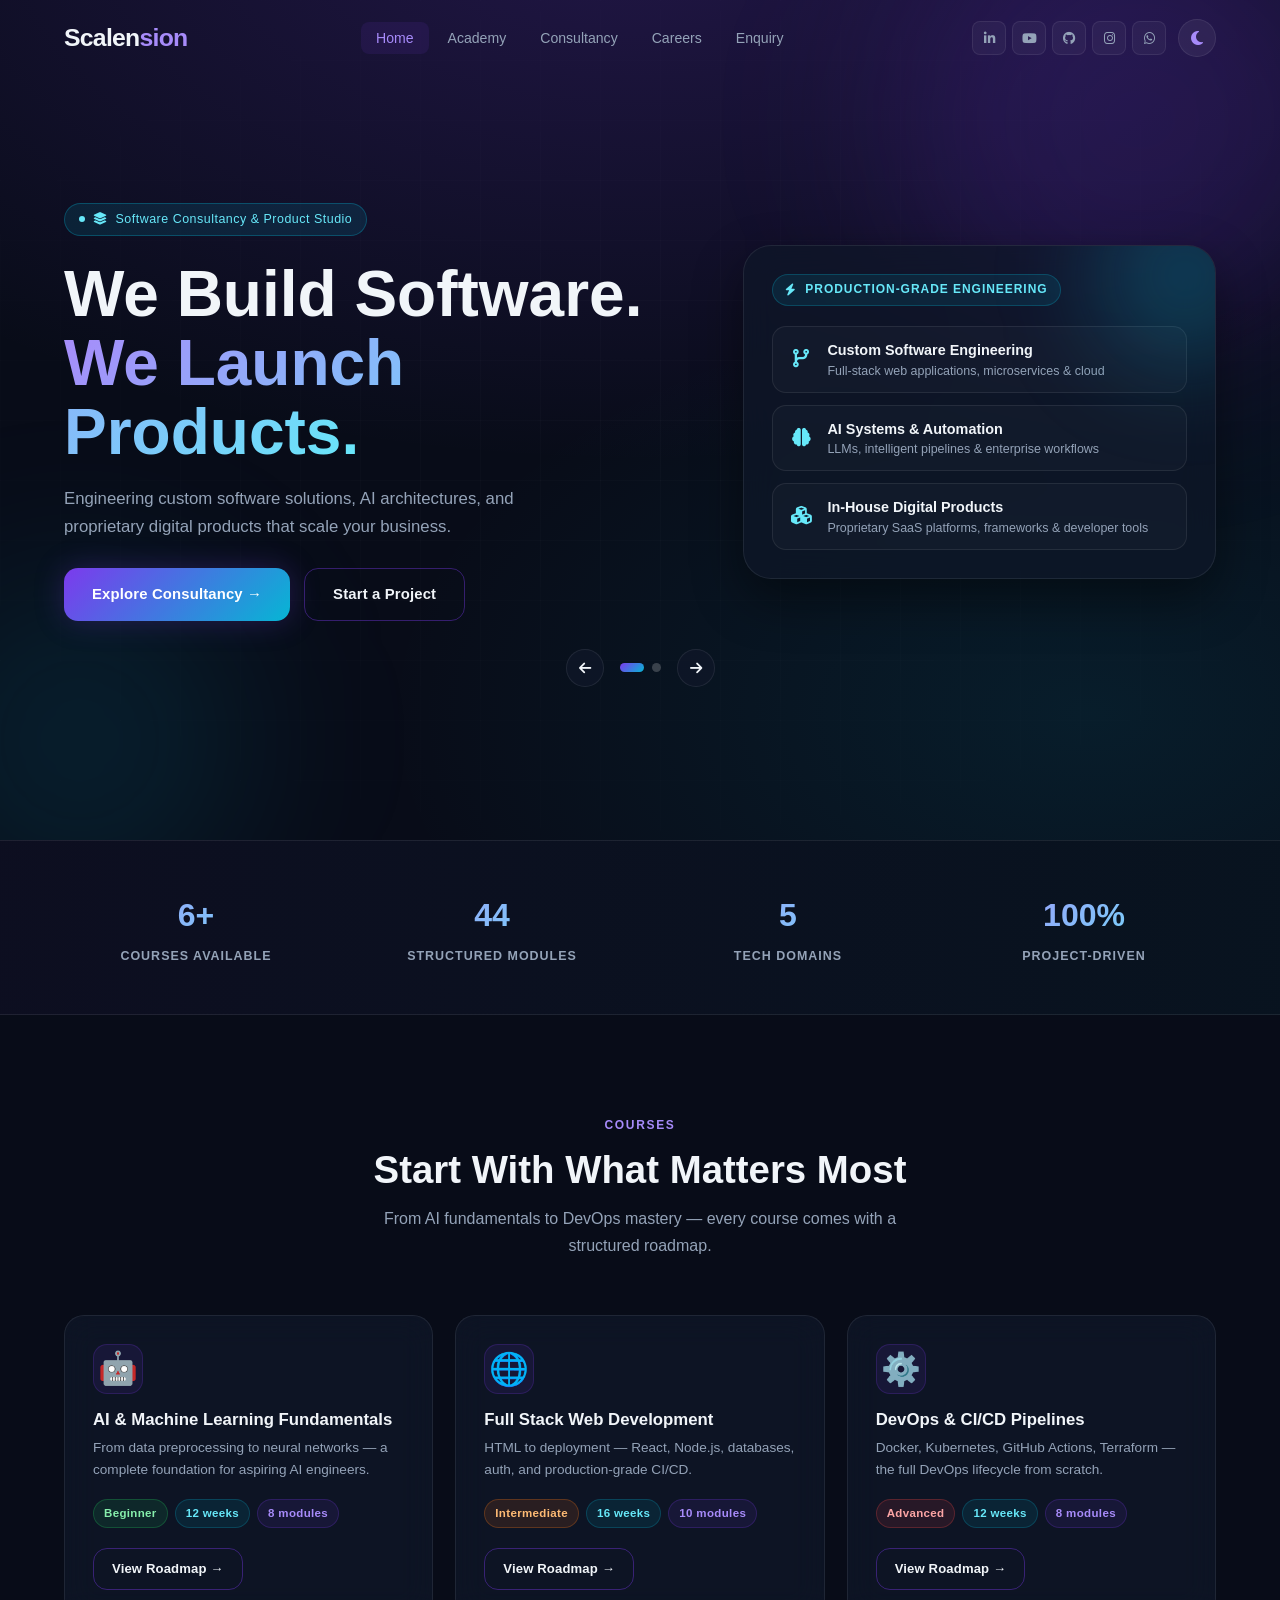
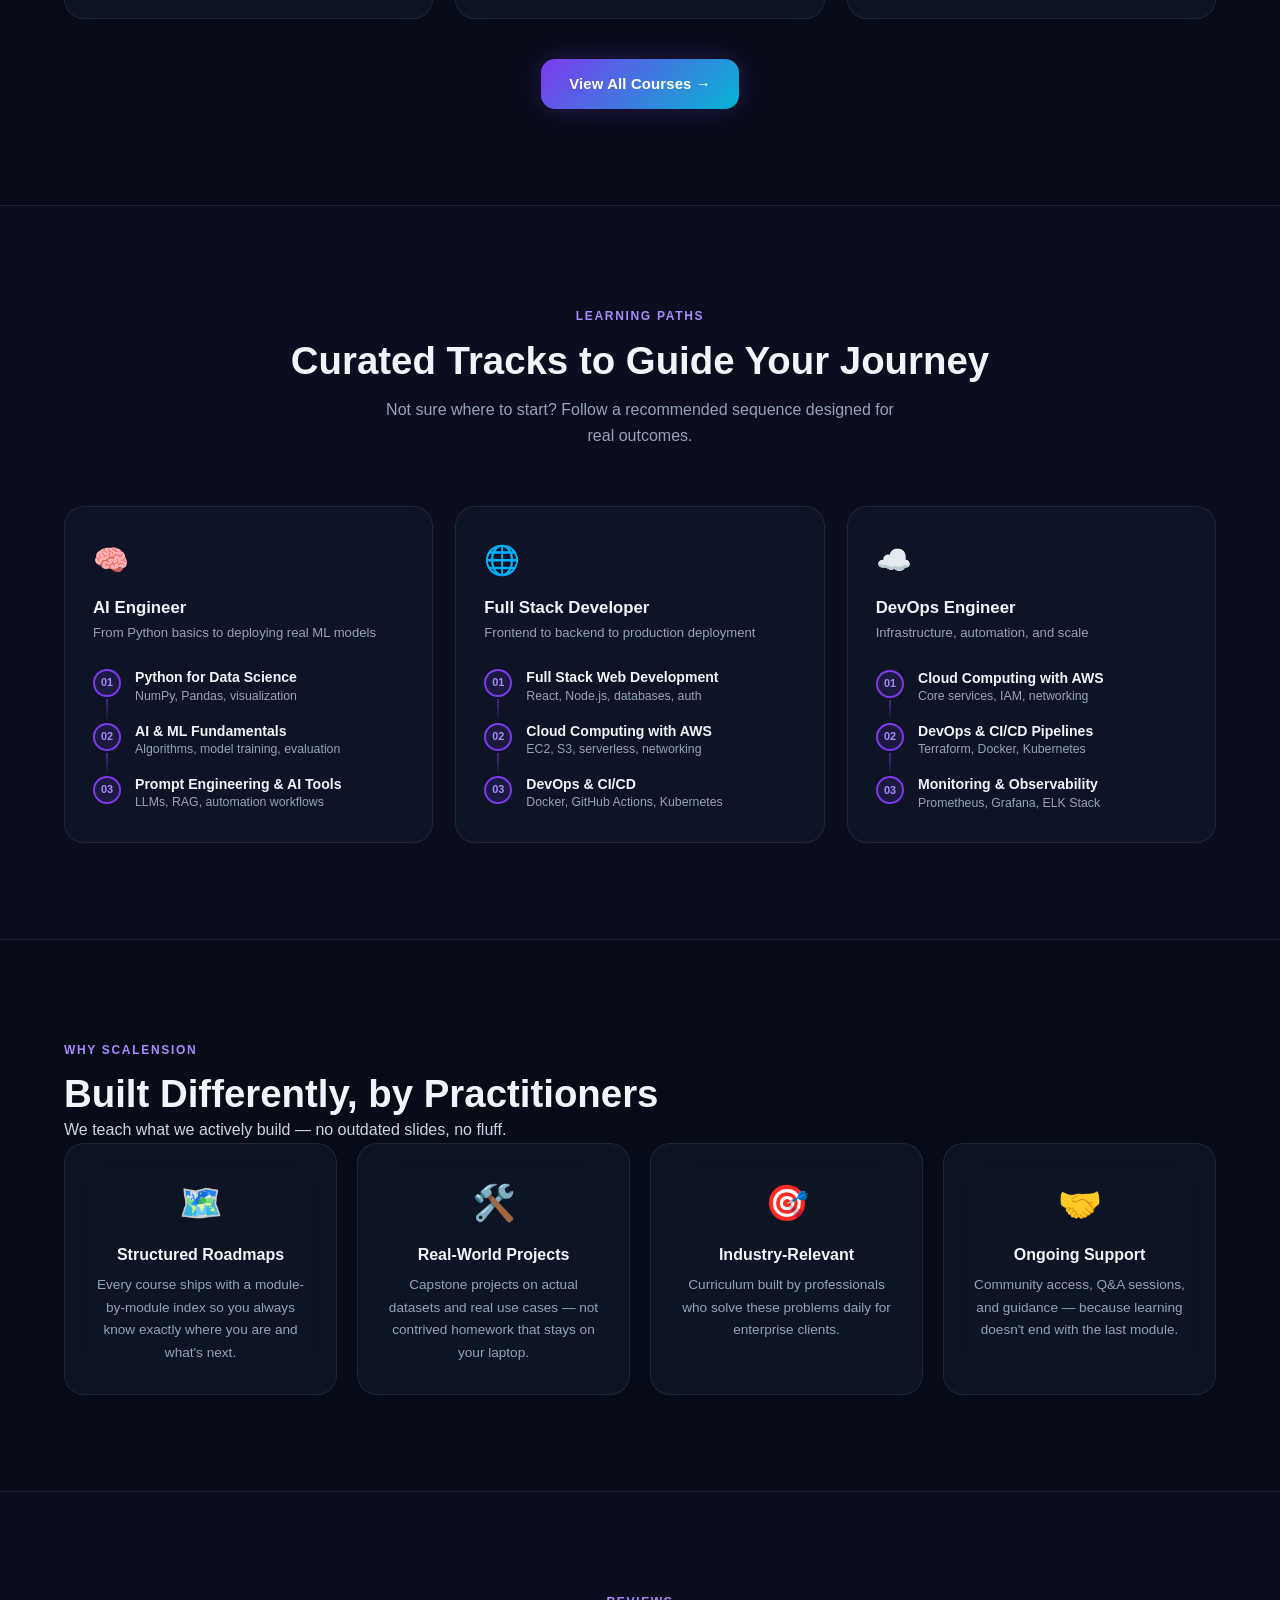
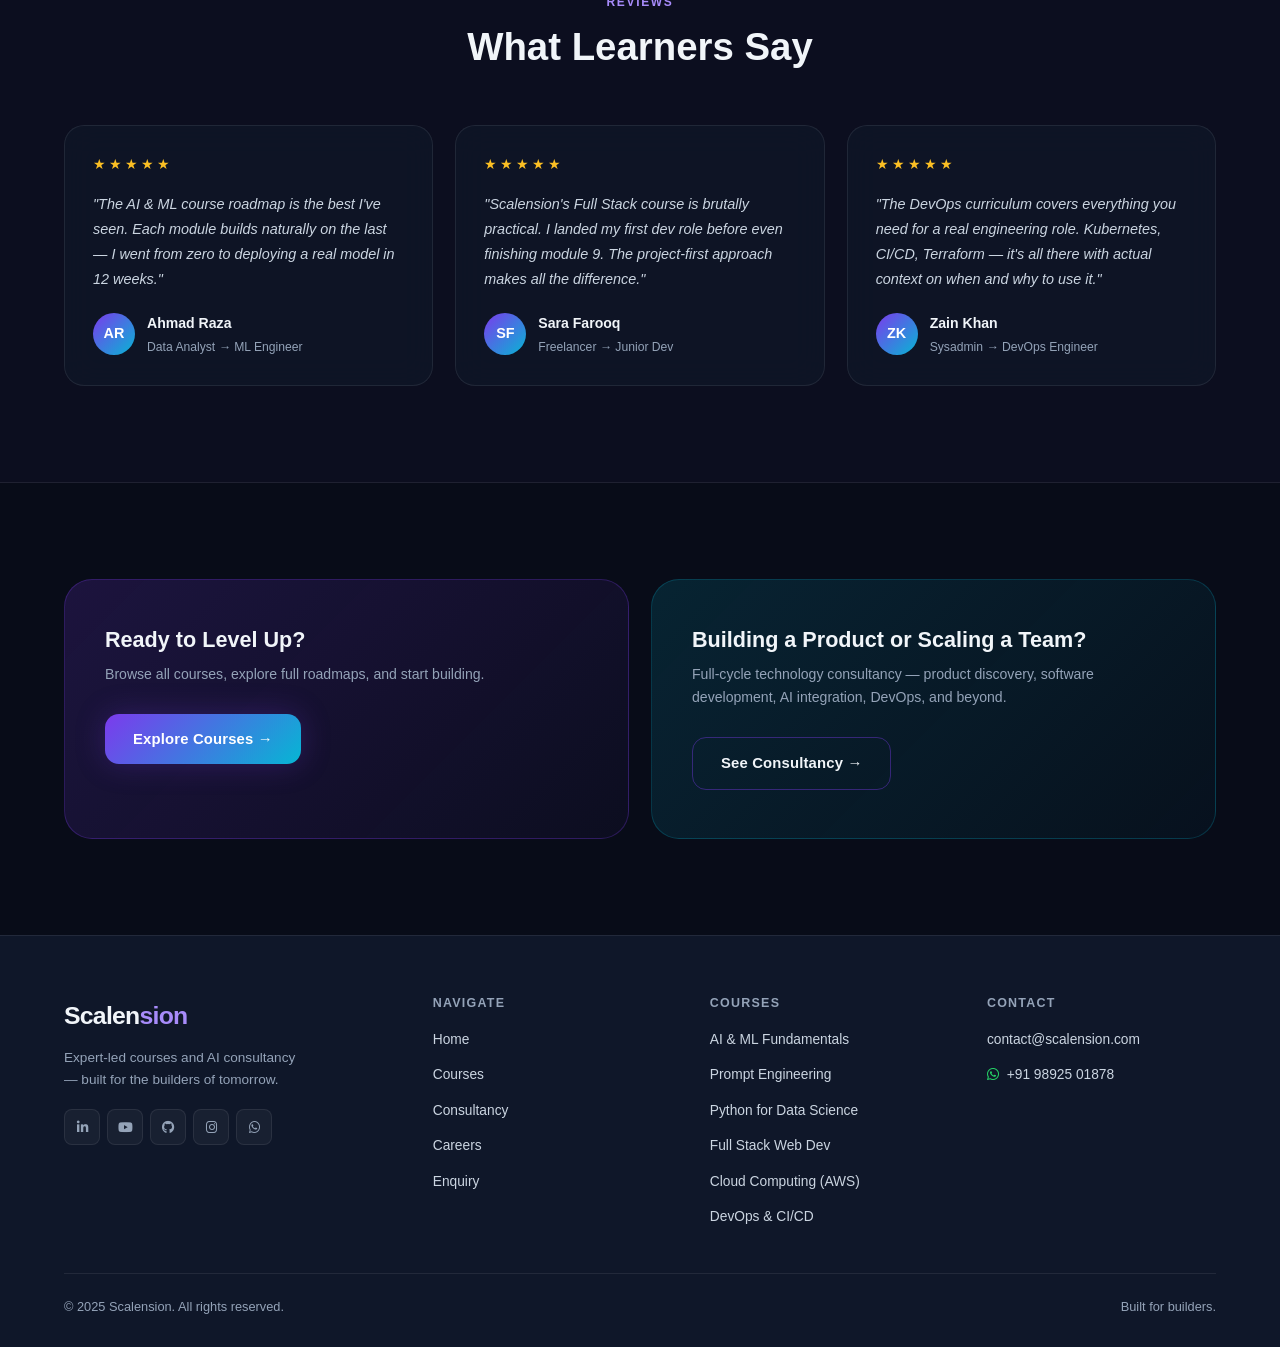
==== commit 8f99aed6: "Merge pull request #9 from scalension/develop Develop" ====
--- a/index.html
+++ b/index.html
@@ -35,7 +35,7 @@
 
       <ul class="nav-links">
         <li><a href="index.html">Home</a></li>
-        <li><a href="courses.html">Courses</a></li>
+        <li><a href="courses.html">Academy</a></li>
         <li><a href="consultancy.html">Consultancy</a></li>
         <li><a href="careers.html">Careers</a></li>
         <li><a href="enquiry.html">Enquiry</a></li>
@@ -66,7 +66,7 @@
   <nav class="mobile-nav" aria-label="Mobile navigation">
     <button class="mobile-nav-close" aria-label="Close menu">&#10005;</button>
     <a href="index.html">Home</a>
-    <a href="courses.html">Courses</a>
+    <a href="courses.html">Academy</a>
     <a href="consultancy.html">Consultancy</a>
     <a href="careers.html">Careers</a>
     <a href="enquiry.html">Enquiry</a>
@@ -88,118 +88,177 @@
   </nav>
 
   <!-- ═══════════════════════════════════════
-       HERO BANNERS — Immersive Full-Width Carousel
-  ═══════════════════════════════════════ -->
-  <section class="hero hero-slider-container" id="hero-carousel">
+       HERO BANNERS (Consultancy FIRST, Academy SECOND)
+  ═══════════════════════════════════════ -->
+  <section class="hero hero-slider-container">
     <div class="hero-bg"></div>
     <div class="grid-bg"></div>
     <div class="hero-orb hero-orb-1"></div>
     <div class="hero-orb hero-orb-2"></div>
 
-    <!-- Animated floating particles -->
-    <div class="hero-particles" aria-hidden="true">
-      <span class="particle p1"></span>
-      <span class="particle p2"></span>
-      <span class="particle p3"></span>
-      <span class="particle p4"></span>
-      <span class="particle p5"></span>
-      <span class="particle p6"></span>
-    </div>
-
     <div class="container relative-z">
+
       <div class="hero-slides-wrapper">
 
-        <!-- ─── SLIDE 1: Software Consultancy ─── -->
-        <div class="hero-slide hero-slide-fw active" id="slide-consultancy" data-index="0">
-          <div class="hero-kicker-badge badge-cyan">
-            <span class="badge-pulse cyan"></span>
-            Software Consultancy &amp; Products
-          </div>
-
-          <h1 class="hero-title-fw">
-            We Build Software<br>
-            <span class="gradient-text">That Scales.</span>
-          </h1>
-
-          <p class="hero-subtitle-fw">
-            End-to-end product engineering, AI integration, and cloud-native solutions — from idea to production.
-          </p>
-
-          <div class="hero-pills">
-            <span class="hero-pill"><i class="fa-solid fa-code"></i> Custom Development</span>
-            <span class="hero-pill"><i class="fa-solid fa-brain"></i> AI &amp; ML</span>
-            <span class="hero-pill"><i class="fa-solid fa-cubes"></i> SaaS Products</span>
-            <span class="hero-pill"><i class="fa-solid fa-cloud"></i> Cloud Architecture</span>
-          </div>
-
-          <div class="hero-cta-row">
-            <a href="enquiry.html" class="btn btn-primary btn-glow">
-              <i class="fa-solid fa-comments"></i> Consult Us
-            </a>
-            <a href="consultancy.html" class="btn btn-outline">
-              Our Services <i class="fa-solid fa-arrow-right"></i>
-            </a>
-          </div>
-        </div>
-
-        <!-- ─── SLIDE 2: Scalension Academy ─── -->
-        <div class="hero-slide hero-slide-fw" id="slide-education" data-index="1">
-          <div class="hero-kicker-badge badge-purple">
-            <span class="badge-pulse purple"></span>
-            Scalension Academy
-          </div>
-
-          <h1 class="hero-title-fw">
-            Learn From Practitioners.<br>
-            <span class="gradient-text">Build Real Projects.</span>
-          </h1>
-
-          <p class="hero-subtitle-fw">
-            Industry-led programs in AI, Full-Stack, Cloud &amp; DevOps — with mentorship and capstone projects.
-          </p>
-
-          <div class="hero-pills">
-            <span class="hero-pill"><i class="fa-solid fa-graduation-cap"></i> Expert-Led</span>
-            <span class="hero-pill"><i class="fa-solid fa-laptop-code"></i> Hands-On Labs</span>
-            <span class="hero-pill"><i class="fa-solid fa-certificate"></i> Certification</span>
-            <span class="hero-pill"><i class="fa-solid fa-user-check"></i> 1-on-1 Mentorship</span>
-          </div>
-
-          <div class="hero-cta-row">
-            <a href="courses.html" class="btn btn-primary btn-glow">
-              <i class="fa-solid fa-compass"></i> Explore Courses
-            </a>
-            <a href="enquiry.html" class="btn btn-outline">
-              <i class="fa-solid fa-calendar-check"></i> Book Free Session
-            </a>
-          </div>
-        </div>
-
-      </div>
-
-      <!-- Progress bar + navigation -->
-      <div class="hero-nav-bar">
-        <button class="hero-nav-arrow prev-slide" aria-label="Previous">
-          <i class="fa-solid fa-chevron-left"></i>
-        </button>
-
-        <div class="hero-progress-track">
-          <div class="hero-progress-segment active" data-slide="0">
-            <span class="progress-fill"></span>
-          </div>
-          <div class="hero-progress-segment" data-slide="1">
-            <span class="progress-fill"></span>
-          </div>
-        </div>
-
-        <button class="hero-nav-arrow next-slide" aria-label="Next">
-          <i class="fa-solid fa-chevron-right"></i>
-        </button>
+        <!-- ─── BANNER 1: Software Consultancy & Products (FIRST) ─── -->
+        <div class="hero-slide active" id="slide-consultancy" data-index="0">
+          <div class="hero-grid">
+            <div class="hero-content">
+              <div class="hero-badge badge-cyan">
+                <i class="fa-solid fa-layer-group"></i> Software Consultancy &amp; Product Studio
+              </div>
+
+              <h1 class="hero-title">We Build Software.<br><span class="gradient-text">We Launch Products.</span></h1>
+
+              <p class="hero-subtitle">
+                Engineering custom software solutions, AI architectures, and proprietary digital products that scale
+                your business.
+              </p>
+
+              <div class="hero-cta">
+                <a href="consultancy.html" class="btn btn-primary">Explore Consultancy &rarr;</a>
+                <a href="enquiry.html" class="btn btn-outline">Start a Project</a>
+              </div>
+            </div>
+
+            <!-- Visual Graphic Card for Consultancy -->
+            <div class="hero-visual">
+              <div class="hero-card-v2 consultancy-card">
+                <div class="card-glow"></div>
+                <div class="v2-card-header">
+                  <span class="v2-badge"><i class="fa-solid fa-bolt"></i> Production-Grade Engineering</span>
+                </div>
+                <div class="v2-pillars">
+                  <div class="v2-pillar-item">
+                    <i class="fa-solid fa-code-branch"></i>
+                    <div>
+                      <strong>Custom Software Engineering</strong>
+                      <span>Full-stack web applications, microservices &amp; cloud</span>
+                    </div>
+                  </div>
+                  <div class="v2-pillar-item">
+                    <i class="fa-solid fa-brain"></i>
+                    <div>
+                      <strong>AI Systems &amp; Automation</strong>
+                      <span>LLMs, intelligent pipelines &amp; enterprise workflows</span>
+                    </div>
+                  </div>
+                  <div class="v2-pillar-item">
+                    <i class="fa-solid fa-cubes"></i>
+                    <div>
+                      <strong>In-House Digital Products</strong>
+                      <span>Proprietary SaaS platforms, frameworks &amp; developer tools</span>
+                    </div>
+                  </div>
+                </div>
+              </div>
+            </div>
+          </div>
+        </div>
+
+        <!-- ─── BANNER 2: Technical Education & Academy (SECOND) ─── -->
+        <div class="hero-slide" id="slide-education" data-index="1">
+          <div class="hero-grid">
+            <div class="hero-content">
+              <div class="hero-badge badge-purple">
+                <i class="fa-solid fa-graduation-cap"></i> Technical Education &amp; Academy
+              </div>
+
+              <h1 class="hero-title">Master Tech.<br><span class="gradient-text">Shape the Future.</span></h1>
+
+              <p class="hero-subtitle">
+                Expert-led academy programs in AI, Web Development, Cloud, and DevOps — built for tomorrow's engineering
+                leaders.
+              </p>
+
+              <div class="hero-cta">
+                <a href="courses.html" class="btn btn-primary">Browse Academy Programs &rarr;</a>
+                <a href="enquiry.html" class="btn btn-outline">Enquire Now</a>
+              </div>
+            </div>
+
+            <!-- Visual Graphic Card for Academy -->
+            <div class="hero-visual">
+              <div class="hero-card-v2 academy-card">
+                <div class="card-glow purple"></div>
+                <div class="v2-card-header">
+                  <span class="v2-badge purple"><i class="fa-solid fa-award"></i> Practitioner Academy</span>
+                </div>
+                <div class="v2-academy-stats">
+                  <div class="acad-stat">
+                    <span class="stat-val">6+</span>
+                    <span class="stat-lbl">Core Programs</span>
+                  </div>
+                  <div class="acad-stat">
+                    <span class="stat-val">44+</span>
+                    <span class="stat-lbl">Modules</span>
+                  </div>
+                  <div class="acad-stat">
+                    <span class="stat-val">100%</span>
+                    <span class="stat-lbl">Project-Driven</span>
+                  </div>
+                </div>
+                <div class="v2-pillars">
+                  <div class="v2-pillar-item">
+                    <i class="fa-solid fa-robot"></i>
+                    <div>
+                      <strong>AI &amp; Machine Learning Track</strong>
+                      <span>Python, Neural Networks &amp; LLM deployments</span>
+                    </div>
+                  </div>
+                  <div class="v2-pillar-item">
+                    <i class="fa-solid fa-cloud"></i>
+                    <div>
+                      <strong>DevOps &amp; Cloud Infrastructure</strong>
+                      <span>AWS, Docker, Kubernetes &amp; CI/CD pipelines</span>
+                    </div>
+                  </div>
+                </div>
+              </div>
+            </div>
+          </div>
+        </div>
+
+      </div>
+
+      <!-- Clean Controls -->
+      <div class="hero-controls-v2">
+        <button class="nav-arrow prev-slide" aria-label="Previous Slide"><i class="fa-solid fa-arrow-left"></i></button>
+        <div class="slide-dots-v2">
+          <span class="dot-v2 active" data-slide="0"></span>
+          <span class="dot-v2" data-slide="1"></span>
+        </div>
+        <button class="nav-arrow next-slide" aria-label="Next Slide"><i class="fa-solid fa-arrow-right"></i></button>
       </div>
 
     </div>
   </section>
 
+  <!-- ═══════════════════════════════════════
+       STATS BAR
+  ═══════════════════════════════════════ -->
+  <div class="stats-bar">
+    <div class="container">
+      <div class="stats-grid stagger-group">
+        <div class="stat-item">
+          <div class="stat-number">6+</div>
+          <div class="stat-label">Courses Available</div>
+        </div>
+        <div class="stat-item">
+          <div class="stat-number">44</div>
+          <div class="stat-label">Structured Modules</div>
+        </div>
+        <div class="stat-item">
+          <div class="stat-number">5</div>
+          <div class="stat-label">Tech Domains</div>
+        </div>
+        <div class="stat-item">
+          <div class="stat-number">100%</div>
+          <div class="stat-label">Project-Driven</div>
+        </div>
+      </div>
+    </div>
+  </div>
 
   <!-- ═══════════════════════════════════════
        FEATURED COURSES
@@ -265,7 +324,8 @@
   <!-- ═══════════════════════════════════════
        LEARNING TRACKS
   ═══════════════════════════════════════ -->
-  <section class="section section-alt">
+  <section class="section"
+    style="background: rgba(124,58,237,0.03); border-top:1px solid var(--border); border-bottom:1px solid var(--border);">
     <div class="container">
       <div class="section-header reveal">
         <span class="section-label">Learning Paths</span>
@@ -412,7 +472,8 @@
   <!-- ═══════════════════════════════════════
        TESTIMONIALS
   ═══════════════════════════════════════ -->
-  <section class="section section-alt">
+  <section class="section"
+    style="background: rgba(124,58,237,0.03); border-top:1px solid var(--border); border-bottom:1px solid var(--border);">
     <div class="container">
       <div class="section-header reveal">
         <span class="section-label">Reviews</span>
--- a/css/styles.css
+++ b/css/styles.css
@@ -431,44 +431,12 @@
   --shadow-primary:    0 10px 25px rgba(109, 40, 217, 0.15);
   --glow-primary:      0 0 20px rgba(109, 40, 217, 0.12);
 
-  --glass-bg:          rgba(255, 255, 255, 0.9);
+  --glass-bg:          rgba(255, 255, 255, 0.85);
   --card-bg:           #FFFFFF;
   --input-bg:          #F8FAFC;
-  --nav-bg-scrolled:   rgba(255, 255, 255, 0.94);
+  --nav-bg-scrolled:   rgba(255, 255, 255, 0.92);
   --teaser-bg:         rgba(109,40,217,0.05);
   --mobile-nav-bg:     rgba(255,255,255,0.98);
-}
-
-[data-theme="light"] .grid-bg {
-  background-image:
-    linear-gradient(rgba(15,23,42,0.04) 1px, transparent 1px),
-    linear-gradient(90deg, rgba(15,23,42,0.04) 1px, transparent 1px);
-}
-
-[data-theme="light"] .hero-bg {
-  background:
-    radial-gradient(ellipse 80% 65% at 50% -10%, rgba(109,40,217,0.08), transparent),
-    radial-gradient(ellipse 55% 50% at 85% 85%, rgba(8,145,178,0.06), transparent);
-}
-
-[data-theme="light"] .hero-orb-1 {
-  background: rgba(109,40,217,0.08);
-}
-[data-theme="light"] .hero-orb-2 {
-  background: rgba(8,145,178,0.06);
-}
-
-[data-theme="light"] .card-glow {
-  background: rgba(8, 145, 178, 0.12);
-}
-[data-theme="light"] .card-glow.purple {
-  background: rgba(109, 40, 217, 0.12);
-}
-
-.section-alt {
-  background: var(--teaser-bg);
-  border-top: 1px solid var(--border);
-  border-bottom: 1px solid var(--border);
 }
 
 /* ============================================
@@ -922,16 +890,28 @@
 }
 
 .hero-slider-container {
-  min-height: 100vh;
-  padding: 100px 0 60px;
-  display: flex;
-  align-items: center;
-  overflow: hidden;
-}
-
-/* ═══════════════════════════════════════
-   FULL-WIDTH HERO SLIDES
-═══════════════════════════════════════ */
+  min-height: calc(100vh - 60px);
+  padding: 100px 0 50px;
+  display: flex;
+  align-items: center;
+}
+
+.badge-cyan {
+  background: rgba(6, 182, 212, 0.12);
+  border: 1px solid var(--border-accent);
+  color: var(--color-accent-lt);
+}
+
+.badge-cyan::before { background: var(--color-accent-lt); }
+
+.badge-purple {
+  background: rgba(124, 58, 237, 0.12);
+  border: 1px solid var(--border-primary);
+  color: var(--color-primary-lt);
+}
+
+.badge-purple::before { background: var(--color-primary-lt); }
+
 .hero-slides-wrapper {
   display: grid;
   grid-template-columns: 1fr;
@@ -944,303 +924,190 @@
   width: 100%;
   opacity: 0;
   visibility: hidden;
+  transform: translateX(30px);
+  transition: opacity 0.6s cubic-bezier(0.4, 0, 0.2, 1),
+              transform 0.6s cubic-bezier(0.4, 0, 0.2, 1),
+              visibility 0.6s ease;
   pointer-events: none;
-  transition: opacity 0.8s cubic-bezier(0.4, 0, 0.2, 1),
-              visibility 0.8s ease;
 }
 
 .hero-slide.active {
   opacity: 1;
   visibility: visible;
+  transform: translateX(0);
   pointer-events: all;
   z-index: 2;
 }
 
-.hero-slide-fw {
-  text-align: center;
-  display: flex;
-  flex-direction: column;
-  align-items: center;
-  justify-content: center;
-}
-
-/* Kicker badge */
-.hero-kicker-badge {
-  display: inline-flex;
-  align-items: center;
-  gap: 10px;
-  padding: 7px 20px;
-  border-radius: 100px;
-  font-size: 0.8rem;
-  font-weight: 600;
-  letter-spacing: 0.04em;
+.hero-grid {
+  display: grid;
+  grid-template-columns: 1.15fr 0.85fr;
+  gap: 40px;
+  align-items: center;
+}
+
+.hero-title {
+  font-size: clamp(2.4rem, 5vw, 4rem);
+  font-weight: 800;
+  line-height: 1.08;
+  margin-bottom: 16px;
+}
+
+.hero-subtitle {
+  font-size: 1.05rem;
+  color: var(--text-muted);
+  max-width: 520px;
+  line-height: 1.65;
   margin-bottom: 28px;
-  text-transform: uppercase;
-}
-
-.hero-kicker-badge.badge-cyan {
-  background: rgba(6, 182, 212, 0.1);
-  border: 1px solid var(--border-accent);
-  color: var(--color-accent-lt);
-}
-
-.hero-kicker-badge.badge-purple {
-  background: rgba(124, 58, 237, 0.1);
-  border: 1px solid var(--border-primary);
-  color: var(--color-primary-lt);
-}
-
-/* Pulsing dot */
-.badge-pulse {
-  width: 8px;
-  height: 8px;
-  border-radius: 50%;
-  position: relative;
-  flex-shrink: 0;
-}
-
-.badge-pulse.cyan {
-  background: var(--color-accent-lt);
-  box-shadow: 0 0 10px var(--color-accent-lt);
-  animation: pulse-glow 2s infinite;
-}
-
-.badge-pulse.purple {
-  background: var(--color-primary-lt);
-  box-shadow: 0 0 10px var(--color-primary-lt);
-  animation: pulse-glow 2s infinite;
-}
-
-@keyframes pulse-glow {
-  0%, 100% { opacity: 1; transform: scale(1); }
-  50% { opacity: 0.5; transform: scale(1.5); }
-}
-
-/* Title */
-.hero-title-fw {
-  font-size: clamp(2.6rem, 6vw, 4.5rem);
-  font-weight: 800;
-  line-height: 1.05;
-  margin-bottom: 20px;
-  max-width: 800px;
-}
-
-/* Active slide content stagger animation */
-.hero-slide.active .hero-kicker-badge {
-  animation: slideUpFade 0.7s ease forwards;
-}
-.hero-slide.active .hero-title-fw {
-  animation: slideUpFade 0.7s 0.1s ease forwards;
-}
-.hero-slide.active .hero-subtitle-fw {
-  animation: slideUpFade 0.7s 0.2s ease forwards;
-}
-.hero-slide.active .hero-pills {
-  animation: slideUpFade 0.7s 0.3s ease forwards;
-}
-.hero-slide.active .hero-cta-row {
-  animation: slideUpFade 0.7s 0.4s ease forwards;
-}
-
-@keyframes slideUpFade {
-  from {
-    opacity: 0;
-    transform: translateY(24px);
-  }
-  to {
-    opacity: 1;
-    transform: translateY(0);
-  }
-}
-
-/* Subtitle */
-.hero-subtitle-fw {
-  font-size: clamp(1rem, 1.5vw, 1.15rem);
-  color: var(--text-muted);
-  max-width: 600px;
-  line-height: 1.7;
-  margin-bottom: 32px;
-}
-
-/* Service / Feature pills */
-.hero-pills {
-  display: flex;
-  gap: 10px;
-  flex-wrap: wrap;
-  justify-content: center;
-  margin-bottom: 36px;
-}
-
-.hero-pill {
-  font-size: 0.82rem;
-  font-weight: 500;
-  color: var(--text-secondary);
-  background: var(--bg-elevated);
-  border: 1px solid var(--border);
-  padding: 8px 18px;
-  border-radius: 100px;
-  display: inline-flex;
-  align-items: center;
-  gap: 8px;
-  transition: var(--transition);
-  cursor: default;
-}
-
-.hero-pill i {
-  font-size: 0.85rem;
-  color: var(--color-accent-lt);
-}
-
-#slide-education .hero-pill i {
-  color: var(--color-primary-lt);
-}
-
-.hero-pill:hover {
-  border-color: var(--border-accent);
-  transform: translateY(-3px);
-  box-shadow: 0 6px 20px rgba(6, 182, 212, 0.1);
-}
-
-#slide-education .hero-pill:hover {
-  border-color: var(--border-primary);
-  box-shadow: 0 6px 20px rgba(124, 58, 237, 0.1);
-}
-
-/* CTA Row */
-.hero-cta-row {
-  display: flex;
-  gap: 16px;
-  flex-wrap: wrap;
-  justify-content: center;
-}
-
-/* Glow effect on primary CTA button */
-.btn-glow {
+}
+
+/* V2 Visual Graphic Cards */
+.hero-card-v2 {
+  background: rgba(15, 23, 41, 0.7);
+  backdrop-filter: blur(16px);
+  border: 1px solid rgba(255, 255, 255, 0.08);
+  border-radius: var(--radius-xl);
+  padding: 28px;
+  box-shadow: 0 20px 50px rgba(0, 0, 0, 0.45);
   position: relative;
   overflow: hidden;
-}
-
-.btn-glow::after {
-  content: '';
+  transition: var(--transition);
+}
+
+.card-glow {
   position: absolute;
-  inset: -2px;
-  border-radius: inherit;
-  background: var(--gradient-brand);
-  opacity: 0;
-  z-index: -1;
-  filter: blur(12px);
-  transition: opacity 0.4s ease;
-}
-
-.btn-glow:hover::after {
-  opacity: 0.6;
-}
-
-/* ═══════════════════════════════════════
-   FLOATING PARTICLES
-═══════════════════════════════════════ */
-.hero-particles {
-  position: absolute;
-  inset: 0;
-  overflow: hidden;
-  z-index: 1;
+  top: -60px;
+  right: -60px;
+  width: 180px;
+  height: 180px;
+  background: rgba(6, 182, 212, 0.25);
+  filter: blur(50px);
+  border-radius: 50%;
   pointer-events: none;
 }
 
-.particle {
-  position: absolute;
+.card-glow.purple {
+  background: rgba(124, 58, 237, 0.25);
+}
+
+.v2-card-header {
+  margin-bottom: 20px;
+  display: flex;
+  align-items: center;
+}
+
+.v2-badge {
+  display: inline-flex;
+  align-items: center;
+  gap: 8px;
+  font-size: 0.75rem;
+  font-weight: 700;
+  text-transform: uppercase;
+  letter-spacing: 0.08em;
+  color: var(--color-accent-lt);
+  background: rgba(6, 182, 212, 0.1);
+  border: 1px solid rgba(6, 182, 212, 0.25);
+  padding: 5px 12px;
+  border-radius: 100px;
+}
+
+.v2-badge.purple {
+  color: var(--color-primary-lt);
+  background: rgba(124, 58, 237, 0.1);
+  border-color: rgba(124, 58, 237, 0.25);
+}
+
+.v2-pillars {
+  display: flex;
+  flex-direction: column;
+  gap: 12px;
+}
+
+.v2-pillar-item {
+  display: flex;
+  gap: 14px;
+  align-items: center;
+  background: rgba(255, 255, 255, 0.025);
+  border: 1px solid var(--border);
+  padding: 12px 16px;
+  border-radius: var(--radius-md);
+  transition: var(--transition);
+}
+
+.v2-pillar-item:hover {
+  border-color: rgba(6, 182, 212, 0.35);
+  background: rgba(255, 255, 255, 0.04);
+  transform: translateX(4px);
+}
+
+.v2-pillar-item i {
+  font-size: 1.15rem;
+  color: var(--color-accent-lt);
+  min-width: 24px;
+  text-align: center;
+}
+
+.academy-card .v2-pillar-item i {
+  color: var(--color-primary-lt);
+}
+
+.v2-pillar-item strong {
+  display: block;
+  font-size: 0.9rem;
+  color: var(--text-primary);
+  font-family: 'Outfit', sans-serif;
+}
+
+.v2-pillar-item span {
+  display: block;
+  font-size: 0.78rem;
+  color: var(--text-muted);
+  line-height: 1.35;
+}
+
+.v2-academy-stats {
+  display: grid;
+  grid-template-columns: repeat(3, 1fr);
+  gap: 10px;
+  margin-bottom: 16px;
+  text-align: center;
+}
+
+.acad-stat {
+  background: rgba(124, 58, 237, 0.08);
+  border: 1px solid rgba(124, 58, 237, 0.2);
+  padding: 10px 6px;
+  border-radius: var(--radius-sm);
+}
+
+.stat-val {
+  display: block;
+  font-size: 1.4rem;
+  font-weight: 800;
+  font-family: 'Outfit', sans-serif;
+  color: var(--color-primary-lt);
+  line-height: 1;
+}
+
+.stat-lbl {
+  font-size: 0.7rem;
+  color: var(--text-muted);
+}
+
+/* Controls V2 */
+.hero-controls-v2 {
+  display: flex;
+  align-items: center;
+  justify-content: center;
+  gap: 16px;
+  margin-top: 28px;
+}
+
+.nav-arrow {
+  width: 38px;
+  height: 38px;
   border-radius: 50%;
-  opacity: 0;
-  animation: floatParticle linear infinite;
-}
-
-.p1 {
-  width: 6px; height: 6px;
-  background: var(--color-accent-lt);
-  top: 18%; left: 8%;
-  animation-duration: 18s;
-  animation-delay: 0s;
-  opacity: 0.3;
-}
-.p2 {
-  width: 4px; height: 4px;
-  background: var(--color-primary-lt);
-  top: 72%; left: 85%;
-  animation-duration: 22s;
-  animation-delay: 3s;
-  opacity: 0.25;
-}
-.p3 {
-  width: 8px; height: 8px;
-  background: var(--color-accent-lt);
-  top: 45%; left: 92%;
-  animation-duration: 20s;
-  animation-delay: 5s;
-  opacity: 0.2;
-}
-.p4 {
-  width: 5px; height: 5px;
-  background: var(--color-primary-lt);
-  top: 65%; left: 12%;
-  animation-duration: 24s;
-  animation-delay: 2s;
-  opacity: 0.3;
-}
-.p5 {
-  width: 3px; height: 3px;
-  background: var(--color-accent-lt);
-  top: 30%; left: 70%;
-  animation-duration: 16s;
-  animation-delay: 7s;
-  opacity: 0.2;
-}
-.p6 {
-  width: 7px; height: 7px;
-  background: var(--color-primary-lt);
-  top: 85%; left: 50%;
-  animation-duration: 19s;
-  animation-delay: 1s;
-  opacity: 0.15;
-}
-
-@keyframes floatParticle {
-  0% {
-    transform: translate(0, 0) scale(1);
-    opacity: 0;
-  }
-  10% {
-    opacity: 0.3;
-  }
-  50% {
-    transform: translate(-40px, -80px) scale(1.3);
-    opacity: 0.15;
-  }
-  90% {
-    opacity: 0.3;
-  }
-  100% {
-    transform: translate(30px, -160px) scale(0.8);
-    opacity: 0;
-  }
-}
-
-/* ═══════════════════════════════════════
-   PROGRESS BAR NAVIGATION
-═══════════════════════════════════════ */
-.hero-nav-bar {
-  display: flex;
-  align-items: center;
-  justify-content: center;
-  gap: 20px;
-  margin-top: 48px;
-}
-
-.hero-nav-arrow {
-  width: 42px;
-  height: 42px;
-  border-radius: 50%;
-  background: var(--card-bg);
-  backdrop-filter: blur(10px);
+  background: rgba(15, 23, 41, 0.8);
   border: 1px solid var(--border);
   color: var(--text-primary);
   cursor: pointer;
@@ -1248,105 +1115,48 @@
   display: flex;
   align-items: center;
   justify-content: center;
-  font-size: 0.85rem;
-}
-
-.hero-nav-arrow:hover {
-  background: var(--gradient-brand);
-  border-color: transparent;
-  color: #ffffff;
-  transform: scale(1.1);
-  box-shadow: var(--shadow-primary);
-}
-
-.hero-progress-track {
+  font-size: 0.88rem;
+}
+
+.nav-arrow:hover {
+  background: var(--color-accent);
+  border-color: var(--color-accent);
+  color: #000;
+  transform: scale(1.08);
+}
+
+.slide-dots-v2 {
   display: flex;
   gap: 8px;
   align-items: center;
 }
 
-.hero-progress-segment {
-  width: 60px;
-  height: 4px;
-  border-radius: 100px;
-  background: var(--border);
-  overflow: hidden;
+.dot-v2 {
+  width: 9px;
+  height: 9px;
+  border-radius: 50%;
+  background: rgba(255, 255, 255, 0.2);
   cursor: pointer;
-  transition: width 0.3s ease;
-  position: relative;
-}
-
-.hero-progress-segment:hover {
-  background: rgba(124, 58, 237, 0.2);
-}
-
-.hero-progress-segment.active {
-  width: 100px;
-}
-
-.progress-fill {
-  position: absolute;
-  left: 0;
-  top: 0;
-  height: 100%;
-  width: 0%;
+  transition: all 0.3s ease;
+}
+
+.dot-v2.active {
+  width: 24px;
   border-radius: 100px;
   background: var(--gradient-brand);
-  transition: none;
-}
-
-.hero-progress-segment.active .progress-fill {
-  animation: progressSweep 6s linear forwards;
-}
-
-@keyframes progressSweep {
-  from { width: 0%; }
-  to { width: 100%; }
-}
-
-/* ═══════════════════════════════════════
-   RESPONSIVE
-═══════════════════════════════════════ */
+}
+
 @media (max-width: 992px) {
-  .hero-slider-container {
-    padding: 100px 0 50px;
-    min-height: auto;
-  }
-
-  .hero-title-fw {
-    font-size: clamp(2rem, 5vw, 3rem);
-  }
-
-  .hero-pills {
-    gap: 8px;
-  }
-
-  .hero-pill {
-    font-size: 0.76rem;
-    padding: 6px 14px;
-  }
+  .hero-grid { grid-template-columns: 1fr; gap: 32px; }
+  .hero-visual { order: 2; }
+  .hero-content { order: 1; }
+  .hero-slides-wrapper { min-height: auto; }
 }
 
 @media (max-width: 640px) {
-  .hero-slider-container {
-    padding: 90px 0 40px;
-  }
-
-  .hero-cta-row {
-    flex-direction: column;
-    align-items: center;
-  }
-
-  .hero-cta-row .btn {
-    width: 100%;
-    max-width: 280px;
-    justify-content: center;
-  }
-
-  .hero-progress-segment { width: 40px; }
-  .hero-progress-segment.active { width: 70px; }
-}
-
+  .hero-switcher { flex-direction: column; width: 100%; }
+  .switcher-pill { width: 100%; justify-content: center; }
+}
 
 /* ============================================
    HOME — Stats Bar
@@ -1565,337 +1375,25 @@
 .author-role { font-size: 0.76rem; color: var(--text-muted); }
 
 /* ============================================
-   COURSES HERO — Immersive Banner
-   ============================================ */
-.courses-hero {
-  min-height: 100vh;
-  display: flex;
-  flex-direction: column;
-  align-items: center;
-  justify-content: center;
+   PAGE HERO (inner pages)
+   ============================================ */
+.page-hero {
+  padding: 148px 0 80px;
+  text-align: center;
   position: relative;
   overflow: hidden;
-  padding: 140px 0 80px;
-  background: var(--bg-primary);
-}
-
-/* ── Animated dot-grid ── */
-.ch-grid {
-  position: absolute;
-  inset: 0;
-  background-image:
-    radial-gradient(circle, rgba(167,139,250,0.18) 1px, transparent 1px);
-  background-size: 36px 36px;
-  animation: chGridDrift 20s linear infinite;
-}
-@keyframes chGridDrift {
-  0%   { background-position: 0 0; }
-  100% { background-position: 72px 72px; }
-}
-
-/* ── Glow orbs ── */
-.ch-orb {
-  position: absolute;
-  border-radius: 50%;
-  filter: blur(90px);
-  pointer-events: none;
-}
-.ch-orb-1 {
-  width: 600px; height: 600px;
-  top: -160px; left: -140px;
-  background: radial-gradient(circle, rgba(124,58,237,0.3), transparent 70%);
-  animation: chOrbPulse 8s ease-in-out infinite alternate;
-}
-.ch-orb-2 {
-  width: 500px; height: 500px;
-  bottom: -100px; right: -100px;
-  background: radial-gradient(circle, rgba(6,182,212,0.25), transparent 70%);
-  animation: chOrbPulse 10s ease-in-out infinite alternate-reverse;
-}
-.ch-orb-3 {
-  width: 350px; height: 350px;
-  top: 40%; left: 55%;
-  background: radial-gradient(circle, rgba(167,139,250,0.15), transparent 70%);
-  animation: chOrbPulse 6s ease-in-out infinite alternate;
-}
-@keyframes chOrbPulse {
-  0%   { transform: scale(1) translate(0, 0); opacity: 0.7; }
-  100% { transform: scale(1.25) translate(30px, 20px); opacity: 1; }
-}
-
-/* ── Floating tech badges ── */
-.ch-badge {
-  position: absolute;
-  display: flex;
-  align-items: center;
-  gap: 8px;
-  padding: 10px 18px;
-  border-radius: 50px;
-  font-size: 0.82rem;
-  font-weight: 700;
-  letter-spacing: 0.04em;
-  backdrop-filter: blur(14px);
-  -webkit-backdrop-filter: blur(14px);
-  border: 1px solid rgba(167,139,250,0.3);
-  background: rgba(124,58,237,0.12);
-  color: var(--color-primary-lt);
-  pointer-events: none;
-  z-index: 1;
-  white-space: nowrap;
-}
-[data-theme="light"] .ch-badge {
-  background: rgba(109,40,217,0.08);
-  border-color: rgba(109,40,217,0.2);
-  color: var(--color-primary-lt);
-}
-
-.ch-badge i { font-size: 1rem; }
-
-.ch-badge-1 { top: 18%; left: 6%; animation: chFloat 7s ease-in-out infinite; }
-.ch-badge-2 { top: 28%; right: 8%; animation: chFloat 9s ease-in-out infinite 1s; }
-.ch-badge-3 { bottom: 30%; left: 4%; animation: chFloat 8s ease-in-out infinite 2s; }
-.ch-badge-4 { bottom: 22%; right: 6%; animation: chFloat 6s ease-in-out infinite 0.5s; }
-.ch-badge-5 { top: 60%; left: 12%; animation: chFloat 10s ease-in-out infinite 1.5s; }
-
-@keyframes chFloat {
-  0%, 100% { transform: translateY(0px) rotate(-1deg); }
-  50%       { transform: translateY(-14px) rotate(1deg); }
-}
-
-@media (max-width: 768px) {
-  .ch-badge-1 { display: none; }
-  .ch-badge-3 { display: none; }
-  .ch-badge-5 { display: none; }
-  .ch-badge-2 { top: 12%; right: 4%; }
-  .ch-badge-4 { bottom: 18%; right: 4%; }
-}
-
-/* ── Main content ── */
-.ch-content {
-  position: relative;
-  z-index: 2;
-  text-align: center;
-  max-width: 960px;
+}
+.page-hero-bg {
+  position: absolute; inset: 0;
+  background: radial-gradient(ellipse 65% 60% at 50% 0%, rgba(124,58,237,0.2), transparent);
+}
+.page-hero-content { position:relative; z-index:1; }
+.page-hero h1 { font-size: clamp(2rem,4vw,3rem); margin-bottom: 14px; }
+.page-hero p {
+  max-width: 520px;
   margin: 0 auto;
-}
-
-/* Kicker */
-.ch-kicker {
-  display: inline-flex;
-  align-items: center;
-  gap: 10px;
-  font-size: 0.75rem;
-  font-weight: 700;
-  letter-spacing: 0.14em;
-  text-transform: uppercase;
-  color: var(--color-accent-lt);
-  margin-bottom: 28px;
-  padding: 8px 18px;
-  border-radius: 50px;
-  background: rgba(6,182,212,0.1);
-  border: 1px solid rgba(6,182,212,0.25);
-  animation: chFadeUp 0.8s ease both 0.1s;
-}
-.ch-kicker-dot {
-  width: 8px; height: 8px;
-  border-radius: 50%;
-  background: var(--color-accent-lt);
-  animation: chBlink 2s ease-in-out infinite;
-}
-@keyframes chBlink {
-  0%, 100% { opacity: 1; transform: scale(1); }
-  50%       { opacity: 0.4; transform: scale(0.7); }
-}
-
-/* Headline */
-.ch-title {
-  font-size: clamp(2.6rem, 6vw, 4.8rem);
-  font-weight: 900;
-  line-height: 1.08;
-  letter-spacing: -0.02em;
-  color: var(--text-primary);
-  margin-bottom: 24px;
-  animation: chFadeUp 0.8s ease both 0.2s;
-}
-.ch-title-gradient {
-  background: linear-gradient(135deg, #A78BFA 0%, #67E8F9 50%, #A78BFA 100%);
-  background-size: 200% auto;
-  -webkit-background-clip: text;
-  background-clip: text;
-  -webkit-text-fill-color: transparent;
-  animation: chGradientShift 4s linear infinite, chFadeUp 0.8s ease both 0.2s;
-}
-[data-theme="light"] .ch-title-gradient {
-  background: linear-gradient(135deg, #6D28D9 0%, #0891B2 50%, #6D28D9 100%);
-  background-size: 200% auto;
-  -webkit-background-clip: text;
-  background-clip: text;
-  -webkit-text-fill-color: transparent;
-  animation: chGradientShift 4s linear infinite;
-}
-@keyframes chGradientShift {
-  0%   { background-position: 0% center; }
-  100% { background-position: 200% center; }
-}
-
-/* Subtitle */
-.ch-sub {
-  font-size: clamp(1rem, 1.8vw, 1.15rem);
-  color: var(--text-muted);
-  line-height: 1.8;
-  max-width: 620px;
-  margin: 0 auto 40px;
-  animation: chFadeUp 0.8s ease both 0.35s;
-}
-
-/* CTA buttons */
-.ch-actions {
-  display: flex;
-  align-items: center;
-  justify-content: center;
-  gap: 16px;
-  flex-wrap: wrap;
-  margin-bottom: 56px;
-  animation: chFadeUp 0.8s ease both 0.5s;
-}
-
-.ch-btn-primary {
-  padding: 15px 32px;
   font-size: 1rem;
-  font-weight: 700;
-  border-radius: 50px;
-  display: inline-flex;
-  align-items: center;
-  gap: 10px;
-  transition: var(--transition);
-}
-.ch-btn-primary:hover { transform: translateY(-3px) scale(1.03); }
-
-.ch-btn-secondary {
-  display: inline-flex;
-  align-items: center;
-  gap: 10px;
-  padding: 14px 30px;
-  font-size: 1rem;
-  font-weight: 700;
-  border-radius: 50px;
-  border: 1.5px solid rgba(167,139,250,0.45);
-  color: var(--color-primary-lt);
-  background: rgba(124,58,237,0.1);
-  backdrop-filter: blur(12px);
-  -webkit-backdrop-filter: blur(12px);
-  text-decoration: none;
-  transition: var(--transition);
-}
-.ch-btn-secondary:hover {
-  background: rgba(124,58,237,0.22);
-  border-color: var(--color-primary-lt);
-  transform: translateY(-3px) scale(1.03);
-  box-shadow: 0 0 24px rgba(124,58,237,0.3);
-  color: var(--color-primary-lt);
-}
-[data-theme="light"] .ch-btn-secondary {
-  border-color: rgba(109,40,217,0.35);
-  color: var(--color-primary-lt);
-  background: rgba(109,40,217,0.06);
-}
-[data-theme="light"] .ch-btn-secondary:hover {
-  background: rgba(109,40,217,0.14);
-  border-color: var(--color-primary-lt);
-  box-shadow: 0 0 20px rgba(109,40,217,0.18);
-}
-
-/* Feature highlights bar */
-.ch-stats {
-  display: grid;
-  grid-template-columns: repeat(4, 1fr);
-  align-items: center;
-  gap: 0;
-  width: 100%;
-  max-width: 940px;
-  margin: 0 auto;
-  padding: 16px 20px;
-  border-radius: var(--radius-xl);
-  background: var(--glass-bg);
-  backdrop-filter: blur(20px);
-  -webkit-backdrop-filter: blur(20px);
-  border: 1px solid var(--border);
-  box-shadow: 0 8px 32px rgba(0,0,0,0.25);
-  animation: chFadeUp 0.8s ease both 0.65s;
-}
-.ch-stat {
-  display: flex;
-  align-items: center;
-  justify-content: center;
-  gap: 12px;
-  padding: 8px 16px;
-  position: relative;
-}
-.ch-stat-divider {
-  display: none;
-}
-.ch-stat:not(:last-child)::after {
-  content: '';
-  position: absolute;
-  right: 0;
-  top: 15%;
-  height: 70%;
-  width: 1px;
-  background: var(--border);
-}
-.ch-stat-icon-wrap {
-  width: 38px;
-  height: 38px;
-  border-radius: 10px;
-  background: rgba(124,58,237,0.14);
-  border: 1px solid rgba(167,139,250,0.3);
-  display: flex;
-  align-items: center;
-  justify-content: center;
-  font-size: 1rem;
-  color: var(--color-primary-lt);
-  flex-shrink: 0;
-}
-[data-theme="light"] .ch-stat-icon-wrap {
-  background: rgba(109,40,217,0.08);
-  border-color: rgba(109,40,217,0.22);
-  color: var(--color-primary-lt);
-}
-.ch-stat-label {
-  font-size: 0.86rem;
-  font-weight: 700;
-  color: var(--text-primary);
-  white-space: nowrap;
-}
-
-@media (max-width: 920px) {
-  .ch-stats {
-    grid-template-columns: repeat(2, 1fr);
-    gap: 12px;
-    padding: 16px;
-  }
-  .ch-stat {
-    justify-content: flex-start;
-    padding: 12px 16px;
-    background: rgba(255,255,255,0.03);
-    border: 1px solid var(--border);
-    border-radius: var(--radius-md);
-  }
-  .ch-stat:not(:last-child)::after { display: none; }
-}
-
-@media (max-width: 520px) {
-  .ch-stats {
-    grid-template-columns: 1fr;
-    gap: 10px;
-  }
-}
-
-
-/* Entrance animation helper */
-@keyframes chFadeUp {
-  from { opacity: 0; transform: translateY(28px); }
-  to   { opacity: 1; transform: translateY(0); }
+  color: var(--text-muted);
 }
 
 /* ============================================
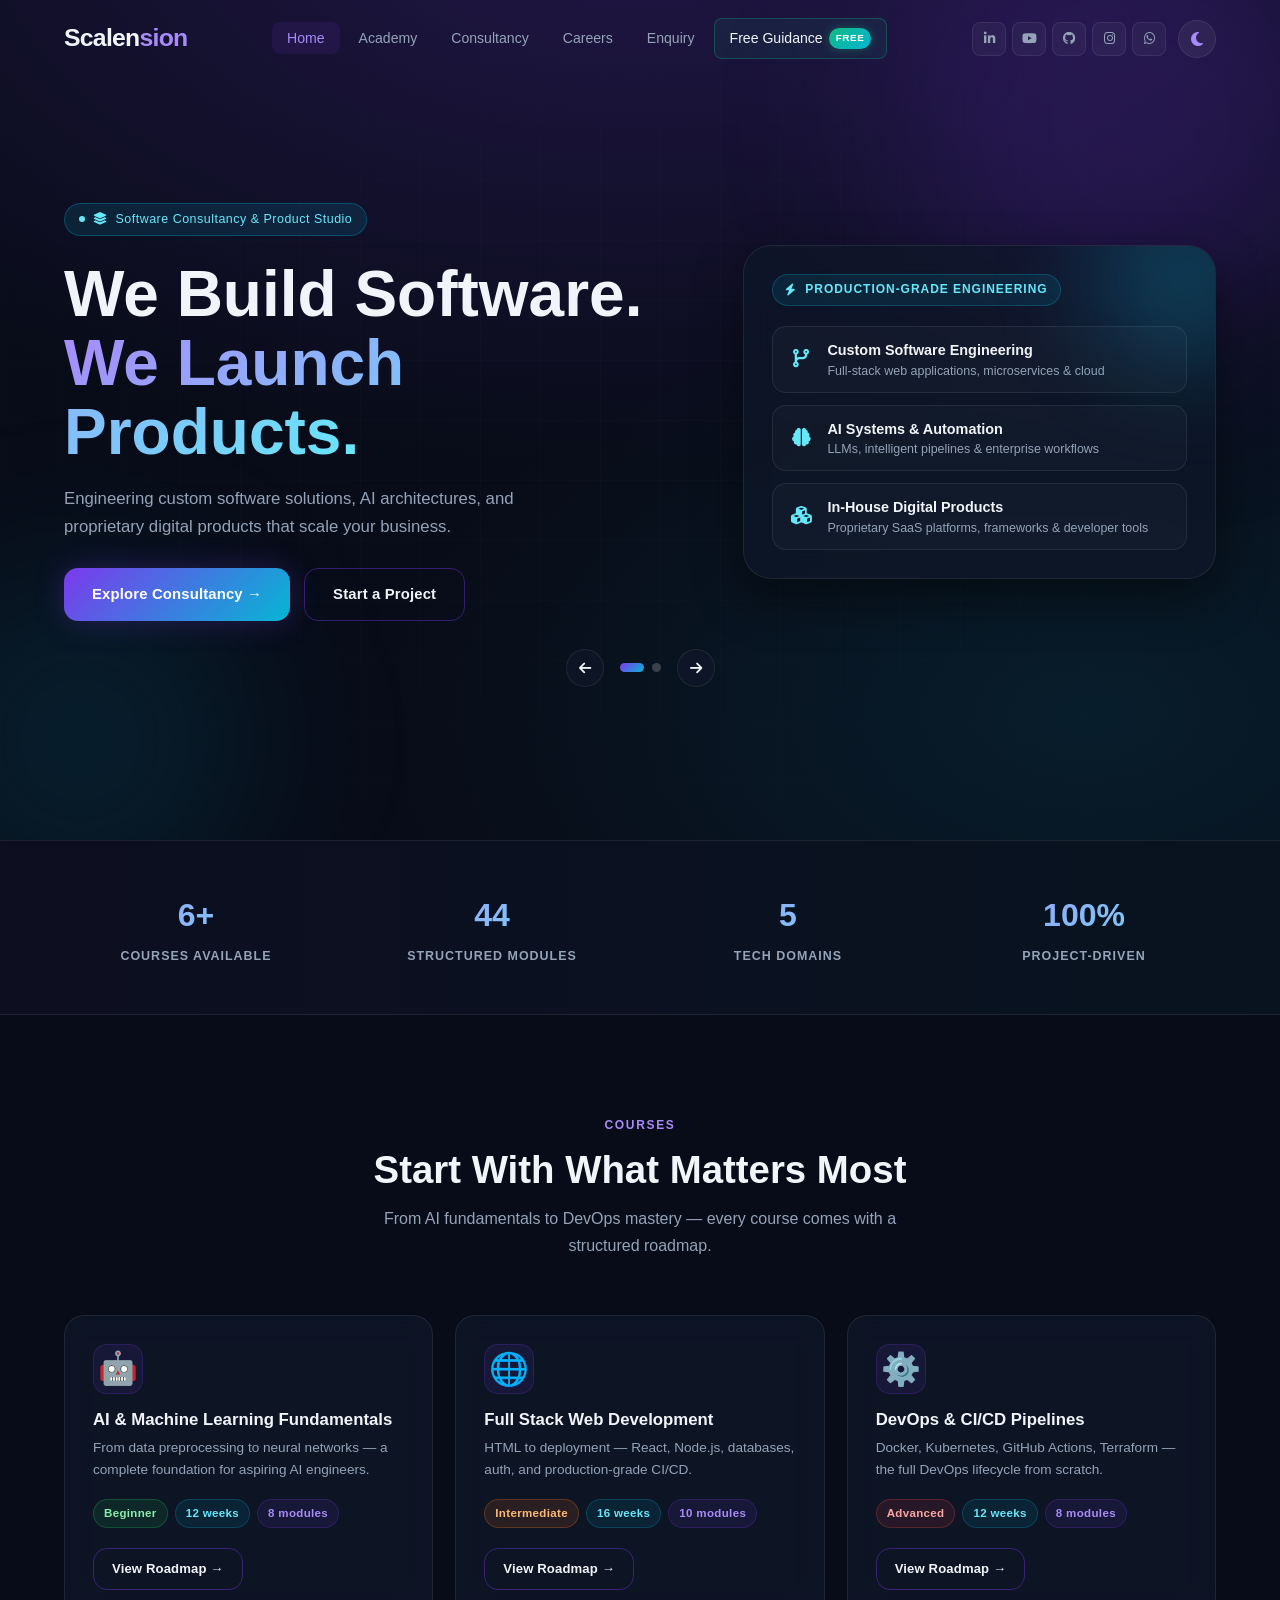
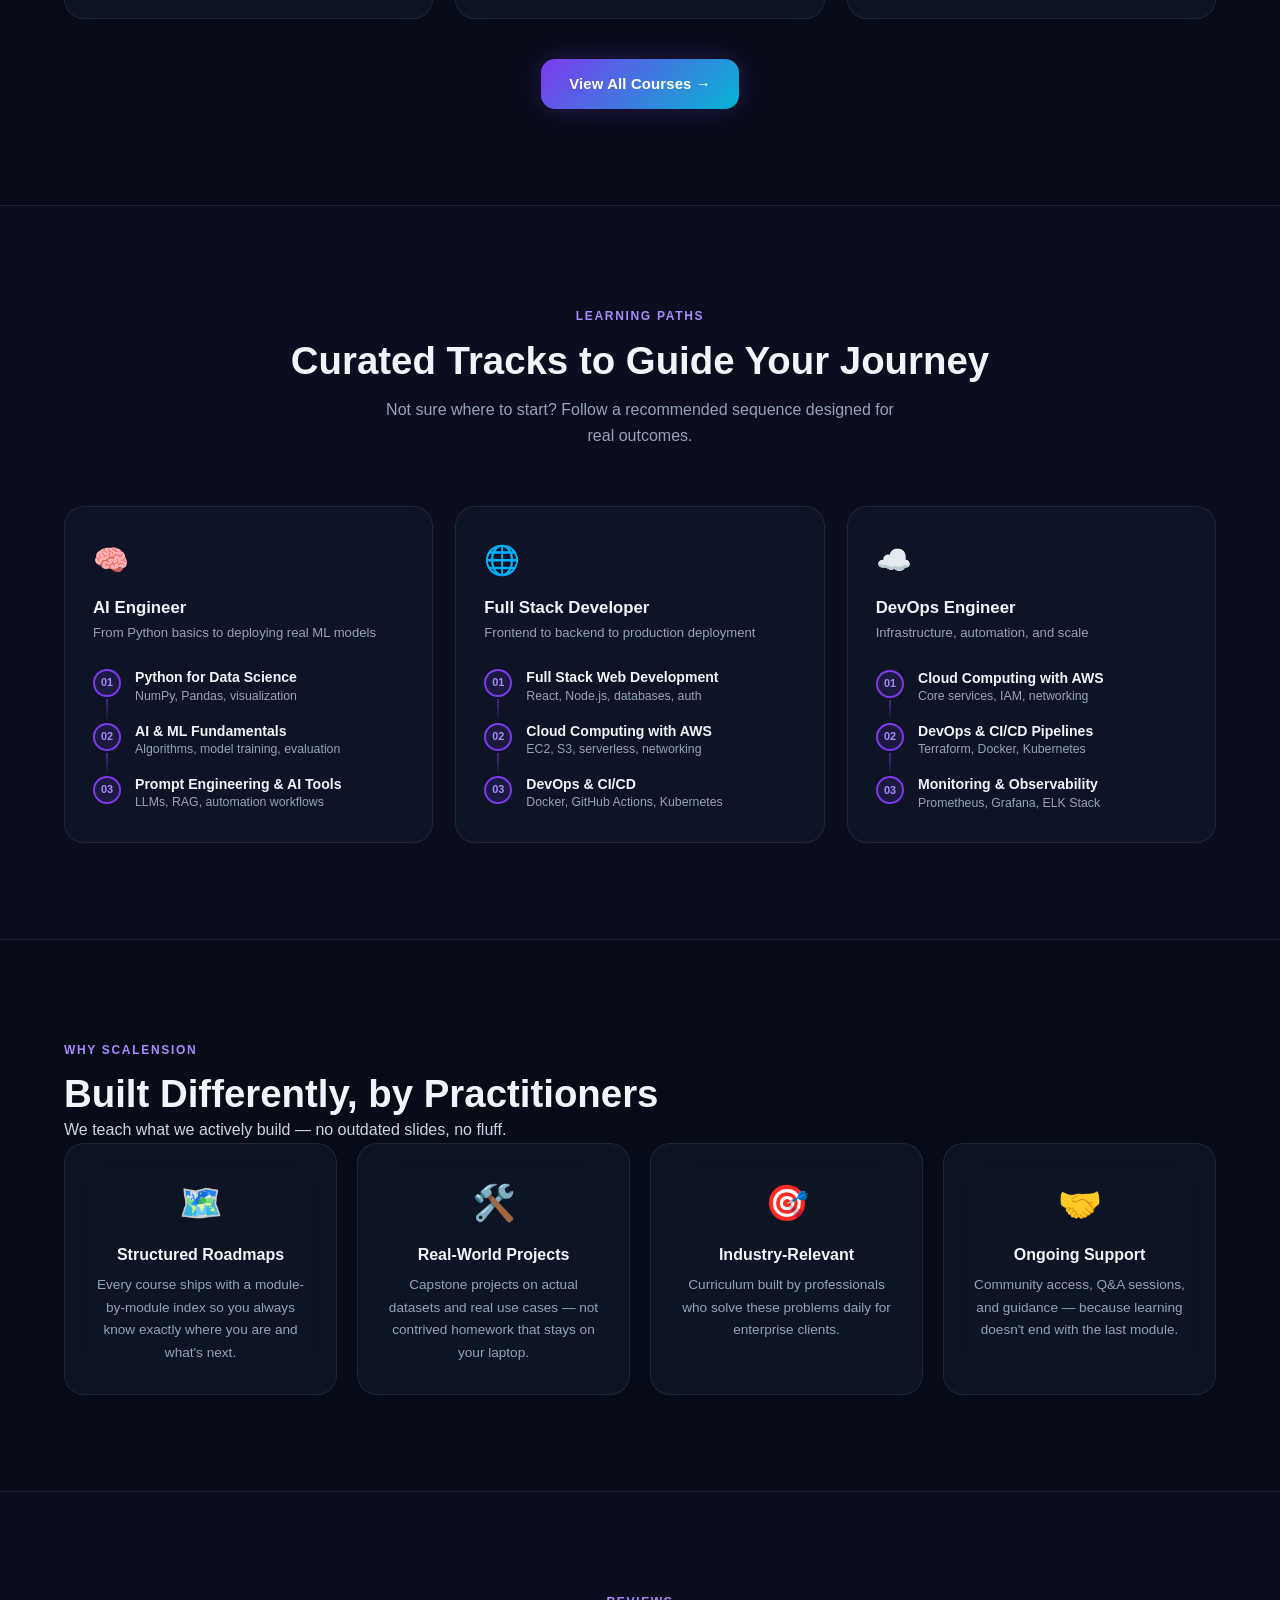
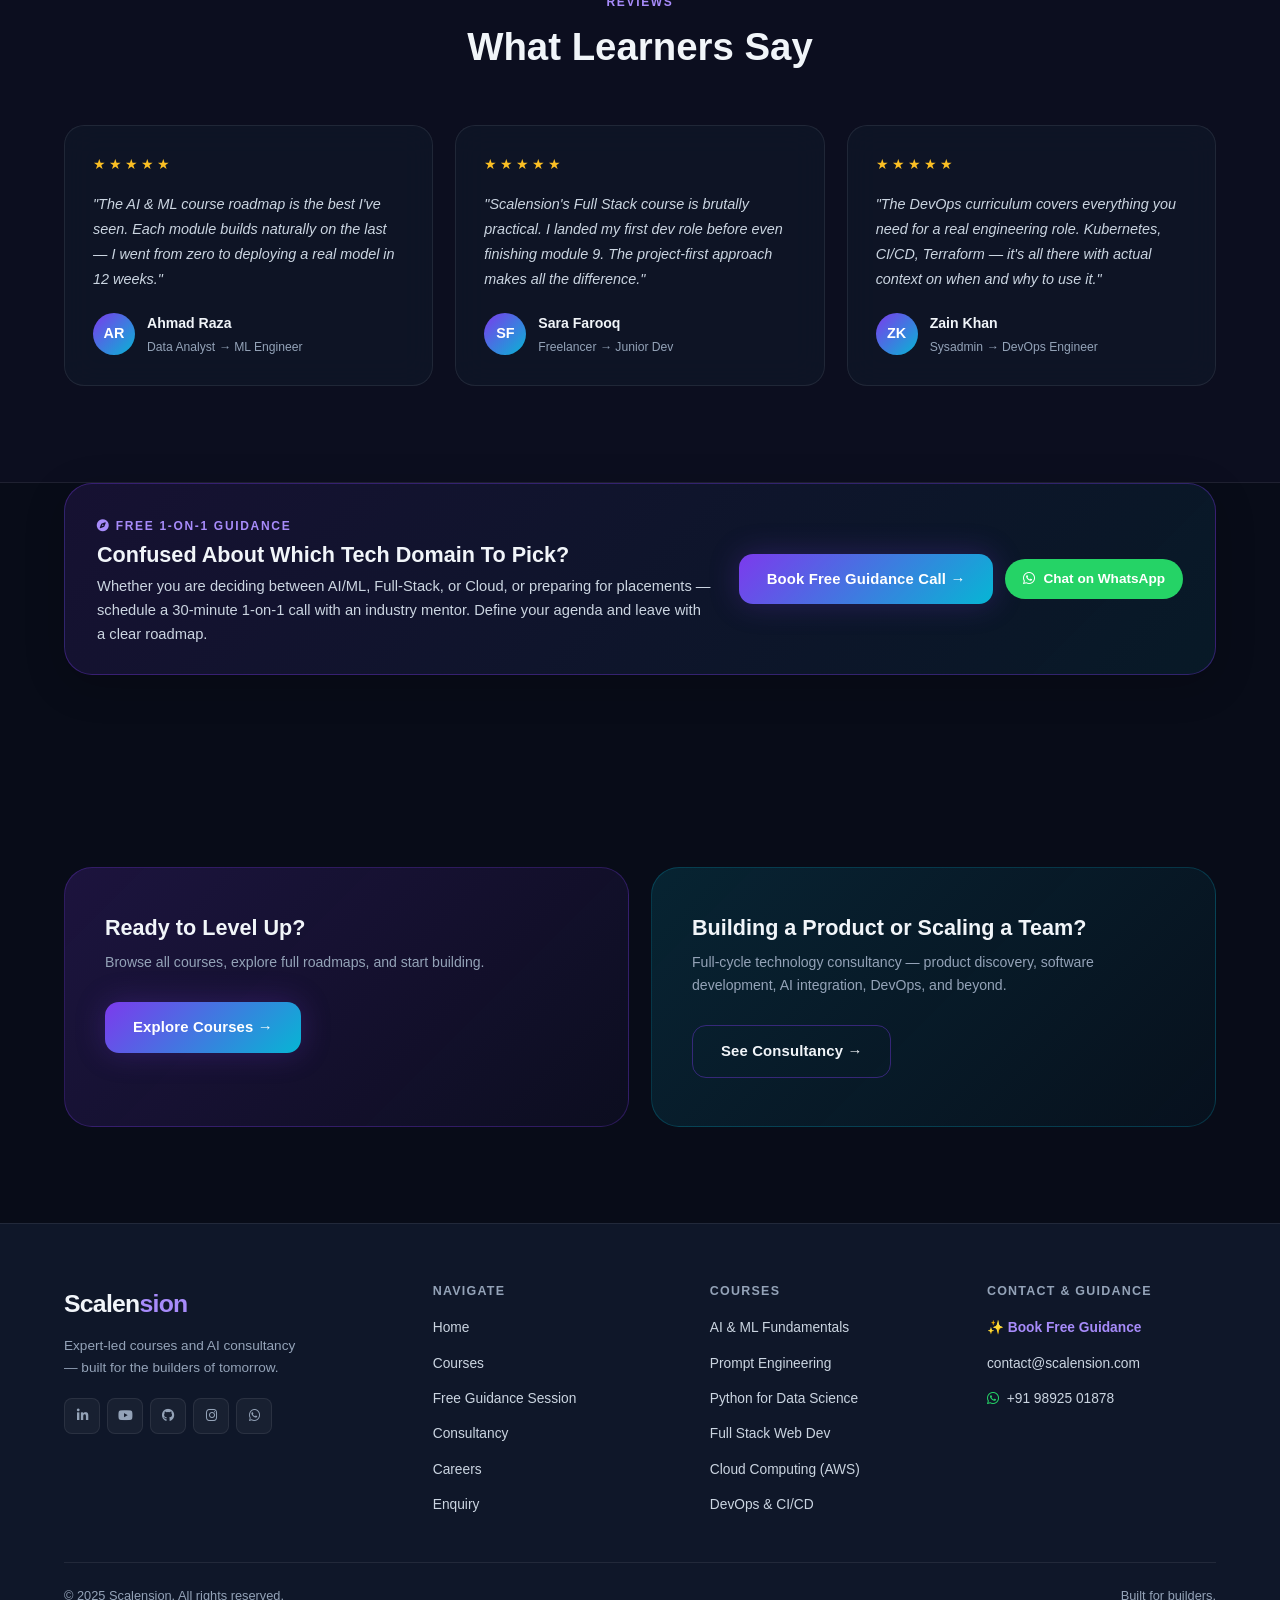
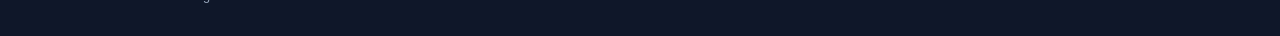
==== commit b4549e47: "Merge remote-tracking branch 'origin/develop' into feature/first-release" ====
--- a/index.html
+++ b/index.html
@@ -39,6 +39,7 @@
         <li><a href="consultancy.html">Consultancy</a></li>
         <li><a href="careers.html">Careers</a></li>
         <li><a href="enquiry.html">Enquiry</a></li>
+        <li><a href="free-session.html" class="nav-free-session">Free Guidance <span class="nav-tag-free">FREE</span></a></li>
       </ul>
 
       <div class="nav-social">
@@ -70,6 +71,7 @@
     <a href="consultancy.html">Consultancy</a>
     <a href="careers.html">Careers</a>
     <a href="enquiry.html">Enquiry</a>
+    <a href="free-session.html" class="mobile-free-session">💡 Free Guidance Session <span class="nav-tag-free">FREE</span></a>
     <div class="mobile-social">
       <a href="#"><i class="fa-brands fa-linkedin-in"></i></a>
       <a href="https://www.youtube.com/channel/UCDNR9oUo0z2bHbTvsrr0TBA" target="_blank" rel="noopener noreferrer"
@@ -524,6 +526,32 @@
   </section>
 
   <!-- ═══════════════════════════════════════
+       FREE GUIDANCE BANNER
+  ═══════════════════════════════════════ -->
+  <section class="section" style="padding-top:0;">
+    <div class="container">
+      <div class="courses-guidance-banner reveal" style="margin-bottom:0;">
+        <div class="courses-guidance-banner-content">
+          <span class="section-label" style="margin-bottom:6px;"><i class="fa-solid fa-compass"></i> Free 1-on-1 Guidance</span>
+          <h3>Confused About Which Tech Domain To Pick?</h3>
+          <p>
+            Whether you are deciding between AI/ML, Full-Stack, or Cloud, or preparing for placements — schedule a 30-minute 1-on-1 call with an industry mentor. Define your agenda and leave with a clear roadmap.
+          </p>
+        </div>
+        <div class="courses-guidance-banner-actions">
+          <a href="free-session.html?source=home_guidance_banner" class="btn btn-primary" style="white-space:nowrap;">
+            Book Free Guidance Call &rarr;
+          </a>
+          <a href="https://wa.me/919892501878?text=Hi%20Scalension%2C%20I%20would%20like%20to%20request%20a%20free%201-on-1%20guidance%20session"
+            target="_blank" rel="noopener noreferrer" class="whatsapp-btn-green" style="white-space:nowrap;">
+            <i class="fa-brands fa-whatsapp"></i> Chat on WhatsApp
+          </a>
+        </div>
+      </div>
+    </div>
+  </section>
+
+  <!-- ═══════════════════════════════════════
        DUAL CTA
   ═══════════════════════════════════════ -->
   <section class="section">
@@ -572,6 +600,7 @@
           <ul>
             <li><a href="index.html">Home</a></li>
             <li><a href="courses.html">Courses</a></li>
+            <li><a href="free-session.html">Free Guidance Session</a></li>
             <li><a href="consultancy.html">Consultancy</a></li>
             <li><a href="careers.html">Careers</a></li>
             <li><a href="enquiry.html">Enquiry</a></li>
@@ -591,8 +620,9 @@
         </div>
 
         <div class="footer-col">
-          <h4>Contact</h4>
+          <h4>Contact &amp; Guidance</h4>
           <ul>
+            <li><a href="free-session.html" style="color:var(--color-primary-lt); font-weight:600;">✨ Book Free Guidance</a></li>
             <li><a href="mailto:contact@scalension.com">contact@scalension.com</a></li>
             <li><a href="https://wa.me/919892501878?text=Hi%20Scalension%2C%20I%20have%20an%20enquiry" target="_blank"
                 rel="noopener noreferrer"><i class="fa-brands fa-whatsapp" style="color:#25D366; margin-right:4px;"></i>
--- a/css/styles.css
+++ b/css/styles.css
@@ -2290,4 +2290,485 @@
 [data-theme="light"] .theme-toggle-btn .icon-sun { display: inline-block; color: #f59e0b; }
 [data-theme="light"] .theme-toggle-btn .icon-moon { display: none; }
 
-
+/* ============================================
+   FREE GUIDANCE SESSION & AGENDA FEATURE
+   ============================================ */
+
+/* Navbar Free Badge */
+.nav-tag-free {
+  display: inline-block;
+  font-size: 0.62rem;
+  font-weight: 800;
+  letter-spacing: 0.06em;
+  padding: 2px 7px;
+  border-radius: 999px;
+  background: linear-gradient(135deg, #10b981, #06b6d4);
+  color: #ffffff;
+  margin-left: 6px;
+  text-transform: uppercase;
+  vertical-align: middle;
+  box-shadow: 0 0 10px rgba(16, 185, 129, 0.35);
+  animation: pulse-badge 2.4s infinite;
+}
+
+@keyframes pulse-badge {
+  0%, 100% { transform: scale(1); opacity: 1; }
+  50% { transform: scale(1.08); opacity: 0.9; }
+}
+
+.nav-links a.nav-free-session {
+  display: inline-flex;
+  align-items: center;
+  border: 1px solid rgba(16, 185, 129, 0.3);
+  background: rgba(16, 185, 129, 0.08);
+  border-radius: var(--radius-sm);
+  color: var(--text-primary);
+}
+
+.nav-links a.nav-free-session:hover {
+  background: rgba(16, 185, 129, 0.16);
+  border-color: rgba(16, 185, 129, 0.6);
+  color: #10b981;
+}
+
+.mobile-free-session {
+  background: rgba(16, 185, 129, 0.1) !important;
+  border: 1px solid rgba(16, 185, 129, 0.3) !important;
+  color: var(--text-primary) !important;
+}
+
+/* Page Hero Extension for Free Session */
+.free-session-badge {
+  display: inline-flex;
+  align-items: center;
+  gap: 8px;
+  padding: 7px 18px;
+  background: rgba(16, 185, 129, 0.12);
+  border: 1px solid rgba(16, 185, 129, 0.35);
+  border-radius: 100px;
+  font-size: 0.8rem;
+  font-weight: 700;
+  color: #34d399;
+  margin-bottom: 20px;
+  letter-spacing: 0.04em;
+  text-transform: uppercase;
+}
+
+.free-session-badge .pulse-dot {
+  width: 8px;
+  height: 8px;
+  border-radius: 50%;
+  background: #10b981;
+  box-shadow: 0 0 10px #10b981;
+  animation: pulse-dot 1.8s infinite;
+}
+
+@keyframes pulse-dot {
+  0%, 100% { opacity: 1; transform: scale(1); }
+  50% { opacity: 0.4; transform: scale(1.4); }
+}
+
+/* Trust Pill Badges */
+.trust-badges-row {
+  display: flex;
+  flex-wrap: wrap;
+  gap: 12px;
+  margin-top: 24px;
+}
+
+.trust-badge-item {
+  display: inline-flex;
+  align-items: center;
+  gap: 8px;
+  padding: 8px 14px;
+  background: rgba(255, 255, 255, 0.04);
+  border: 1px solid var(--border);
+  border-radius: 100px;
+  font-size: 0.82rem;
+  color: var(--text-secondary);
+}
+
+.trust-badge-item i {
+  color: var(--clr-green);
+  font-size: 0.85rem;
+}
+
+/* Interactive Agenda Pills */
+.agenda-tags-container {
+  display: flex;
+  flex-wrap: wrap;
+  gap: 8px;
+  margin-top: 8px;
+  margin-bottom: 12px;
+}
+
+.agenda-tag-btn {
+  background: rgba(255, 255, 255, 0.04);
+  border: 1px solid var(--border);
+  border-radius: 100px;
+  padding: 6px 14px;
+  font-size: 0.8rem;
+  color: var(--text-secondary);
+  cursor: pointer;
+  transition: var(--transition);
+  display: inline-flex;
+  align-items: center;
+  gap: 6px;
+  font-family: inherit;
+  user-select: none;
+}
+
+.agenda-tag-btn:hover {
+  background: rgba(124, 58, 237, 0.12);
+  border-color: var(--color-primary-lt);
+  color: var(--text-primary);
+  transform: translateY(-1px);
+}
+
+.agenda-tag-btn.active {
+  background: rgba(124, 58, 237, 0.22);
+  border-color: var(--color-primary-lt);
+  color: #fff;
+  font-weight: 600;
+  box-shadow: 0 0 12px rgba(124, 58, 237, 0.3);
+}
+
+.agenda-tag-btn .tag-check {
+  font-size: 0.72rem;
+  display: none;
+}
+
+.agenda-tag-btn.active .tag-check {
+  display: inline;
+  color: var(--color-accent-lt);
+}
+
+/* Slot & Profile Selector Radios */
+.chips-grid {
+  display: grid;
+  grid-template-columns: repeat(auto-fit, minmax(130px, 1fr));
+  gap: 8px;
+  margin-top: 6px;
+}
+
+.chip-option {
+  position: relative;
+}
+
+.chip-option input[type="radio"] {
+  position: absolute;
+  opacity: 0;
+  pointer-events: none;
+}
+
+.chip-label {
+  display: block;
+  padding: 10px 12px;
+  background: var(--input-bg);
+  border: 1px solid var(--border);
+  border-radius: var(--radius-md);
+  font-size: 0.82rem;
+  text-align: center;
+  cursor: pointer;
+  color: var(--text-secondary);
+  transition: var(--transition);
+  font-weight: 500;
+}
+
+.chip-option input[type="radio"]:checked + .chip-label {
+  background: rgba(124, 58, 237, 0.15);
+  border-color: var(--color-primary-lt);
+  color: var(--text-primary);
+  font-weight: 600;
+  box-shadow: 0 0 10px rgba(124, 58, 237, 0.2);
+}
+
+.chip-label:hover {
+  border-color: var(--color-primary-lt);
+  background: rgba(255, 255, 255, 0.05);
+}
+
+/* Value Offer Cards (Left Column) */
+.value-card {
+  padding: 20px;
+  border-radius: var(--radius-md);
+  background: rgba(255, 255, 255, 0.025);
+  border: 1px solid var(--border);
+  display: flex;
+  gap: 16px;
+  align-items: flex-start;
+  transition: var(--transition);
+  margin-bottom: 14px;
+}
+
+.value-card:hover {
+  background: rgba(124, 58, 237, 0.06);
+  border-color: var(--border-primary);
+  transform: translateY(-2px);
+}
+
+.value-card-icon {
+  width: 44px;
+  height: 44px;
+  border-radius: var(--radius-sm);
+  background: rgba(124, 58, 237, 0.12);
+  border: 1px solid var(--border-primary);
+  display: flex;
+  align-items: center;
+  justify-content: center;
+  font-size: 1.25rem;
+  flex-shrink: 0;
+}
+
+.value-card-body h4 {
+  font-size: 0.98rem;
+  margin-bottom: 5px;
+  color: var(--text-primary);
+}
+
+.value-card-body p {
+  font-size: 0.85rem;
+  color: var(--text-muted);
+  line-height: 1.5;
+  margin: 0;
+}
+
+/* WhatsApp Direct CTA inside Guidance */
+.whatsapp-direct-box {
+  margin-top: 24px;
+  padding: 16px 20px;
+  border-radius: var(--radius-md);
+  background: rgba(37, 211, 102, 0.08);
+  border: 1px solid rgba(37, 211, 102, 0.25);
+  display: flex;
+  align-items: center;
+  justify-content: space-between;
+  gap: 14px;
+  flex-wrap: wrap;
+}
+
+.whatsapp-direct-box .wa-text {
+  font-size: 0.86rem;
+  color: var(--text-secondary);
+}
+
+.whatsapp-direct-box .wa-text strong {
+  color: #25d366;
+  display: block;
+  font-size: 0.92rem;
+  margin-bottom: 2px;
+}
+
+.whatsapp-btn-green {
+  background: #25d366;
+  color: #ffffff !important;
+  font-weight: 600;
+  font-size: 0.85rem;
+  padding: 9px 18px;
+  border-radius: 100px;
+  display: inline-flex;
+  align-items: center;
+  gap: 8px;
+  transition: var(--transition);
+  text-decoration: none;
+}
+
+.whatsapp-btn-green:hover {
+  background: #20bd5a;
+  transform: translateY(-2px);
+  box-shadow: 0 4px 18px rgba(37, 211, 102, 0.35);
+}
+
+/* How It Works 3-Step Cards */
+.how-steps-grid {
+  display: grid;
+  grid-template-columns: repeat(3, 1fr);
+  gap: 24px;
+  margin-top: 48px;
+}
+
+@media (max-width: 850px) {
+  .how-steps-grid {
+    grid-template-columns: 1fr;
+  }
+}
+
+.step-card {
+  padding: 32px 24px;
+  border-radius: var(--radius-lg);
+  background: var(--card-bg);
+  border: 1px solid var(--border);
+  position: relative;
+  overflow: hidden;
+  transition: var(--transition);
+}
+
+.step-card:hover {
+  border-color: var(--border-primary);
+  transform: translateY(-4px);
+}
+
+.step-number {
+  font-size: 2.8rem;
+  font-weight: 800;
+  font-family: 'Outfit', sans-serif;
+  color: rgba(124, 58, 237, 0.18);
+  line-height: 1;
+  margin-bottom: 16px;
+  display: block;
+}
+
+.step-card h3 {
+  font-size: 1.15rem;
+  margin-bottom: 10px;
+  color: var(--text-primary);
+}
+
+.step-card p {
+  font-size: 0.88rem;
+  color: var(--text-muted);
+  line-height: 1.6;
+}
+
+/* FAQ Accordion */
+.faq-wrap {
+  max-width: 820px;
+  margin: 0 auto;
+  display: flex;
+  flex-direction: column;
+  gap: 14px;
+}
+
+.faq-item {
+  border-radius: var(--radius-md);
+  background: var(--card-bg);
+  border: 1px solid var(--border);
+  overflow: hidden;
+  transition: var(--transition);
+}
+
+.faq-item.active {
+  border-color: var(--border-primary);
+  background: rgba(124, 58, 237, 0.04);
+}
+
+.faq-question {
+  width: 100%;
+  padding: 20px 24px;
+  display: flex;
+  align-items: center;
+  justify-content: space-between;
+  background: none;
+  border: none;
+  font-size: 1.02rem;
+  font-weight: 600;
+  font-family: 'Outfit', sans-serif;
+  color: var(--text-primary);
+  cursor: pointer;
+  text-align: left;
+  gap: 16px;
+  transition: var(--transition);
+}
+
+.faq-question:hover {
+  color: var(--color-primary-lt);
+}
+
+.faq-chevron {
+  font-size: 0.88rem;
+  color: var(--text-muted);
+  transition: transform 0.3s ease;
+  flex-shrink: 0;
+}
+
+.faq-item.active .faq-chevron {
+  transform: rotate(180deg);
+  color: var(--color-primary-lt);
+}
+
+.faq-answer {
+  max-height: 0;
+  overflow: hidden;
+  transition: max-height 0.35s ease, padding 0.35s ease;
+  padding: 0 24px;
+}
+
+.faq-item.active .faq-answer {
+  max-height: 280px;
+  padding: 0 24px 20px;
+}
+
+.faq-answer p {
+  font-size: 0.92rem;
+  color: var(--text-secondary);
+  line-height: 1.7;
+  margin: 0;
+}
+
+/* Embedded Free Guidance Banner in Courses Page */
+.courses-guidance-banner {
+  margin-bottom: 50px;
+  padding: 28px 32px;
+  border-radius: var(--radius-xl);
+  background: linear-gradient(135deg, rgba(124, 58, 237, 0.12), rgba(6, 182, 212, 0.08));
+  border: 1px solid rgba(124, 58, 237, 0.35);
+  display: flex;
+  align-items: center;
+  justify-content: space-between;
+  gap: 28px;
+  flex-wrap: wrap;
+  box-shadow: 0 10px 40px rgba(0, 0, 0, 0.2);
+}
+
+.courses-guidance-banner-content {
+  flex: 1;
+  min-width: 280px;
+}
+
+.courses-guidance-banner-content h3 {
+  font-size: 1.35rem;
+  margin-bottom: 8px;
+  display: flex;
+  align-items: center;
+  gap: 10px;
+}
+
+.courses-guidance-banner-content p {
+  font-size: 0.92rem;
+  color: var(--text-secondary);
+  line-height: 1.6;
+  margin: 0;
+}
+
+.courses-guidance-banner-actions {
+  display: flex;
+  gap: 12px;
+  flex-wrap: wrap;
+  align-items: center;
+}
+
+/* Secondary Course Card Roadmap Guidance Button */
+.free-guidance-course-btn {
+  display: inline-flex;
+  align-items: center;
+  gap: 6px;
+  padding: 6px 14px;
+  border-radius: 100px;
+  font-size: 0.78rem;
+  font-weight: 600;
+  background: rgba(16, 185, 129, 0.12);
+  border: 1px solid rgba(16, 185, 129, 0.35);
+  color: #34d399;
+  text-decoration: none;
+  transition: var(--transition);
+}
+
+.free-guidance-course-btn:hover {
+  background: rgba(16, 185, 129, 0.25);
+  border-color: #34d399;
+  color: #ffffff;
+  transform: translateY(-1px);
+}
+
+
+
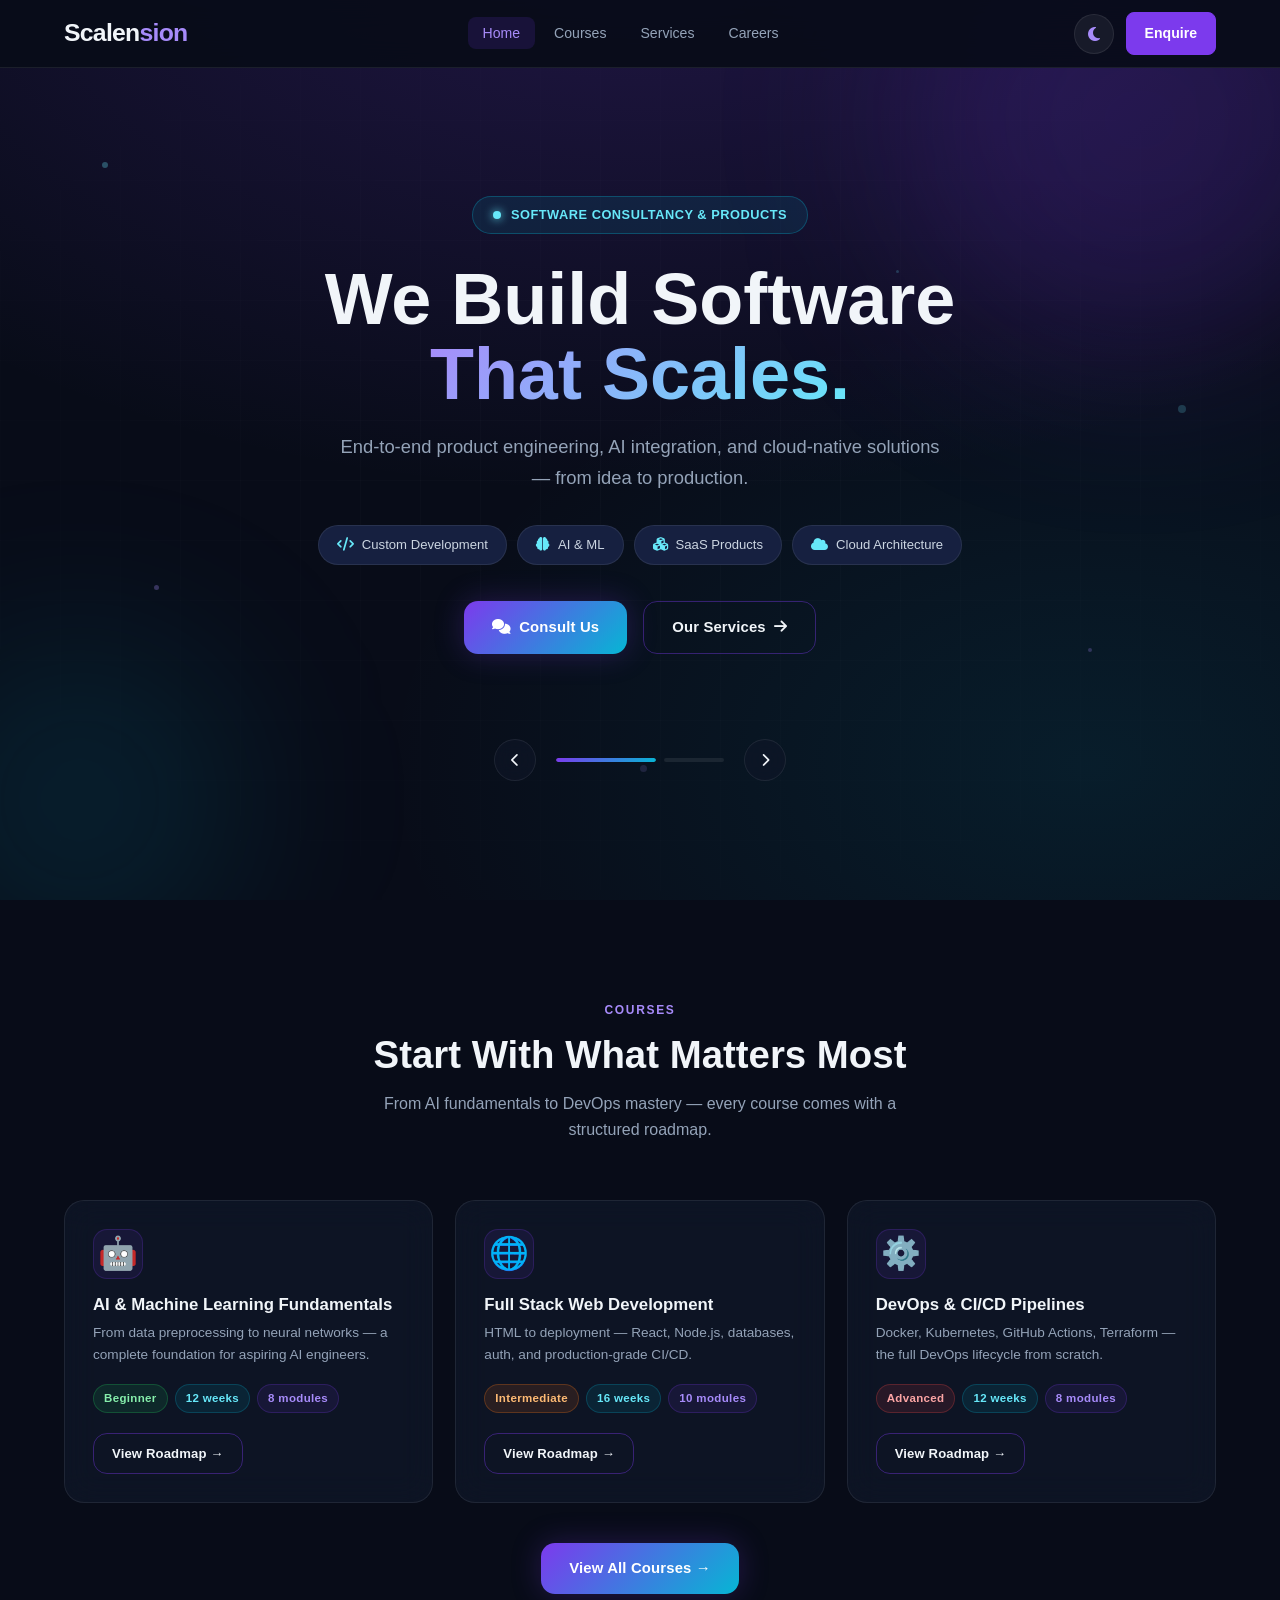
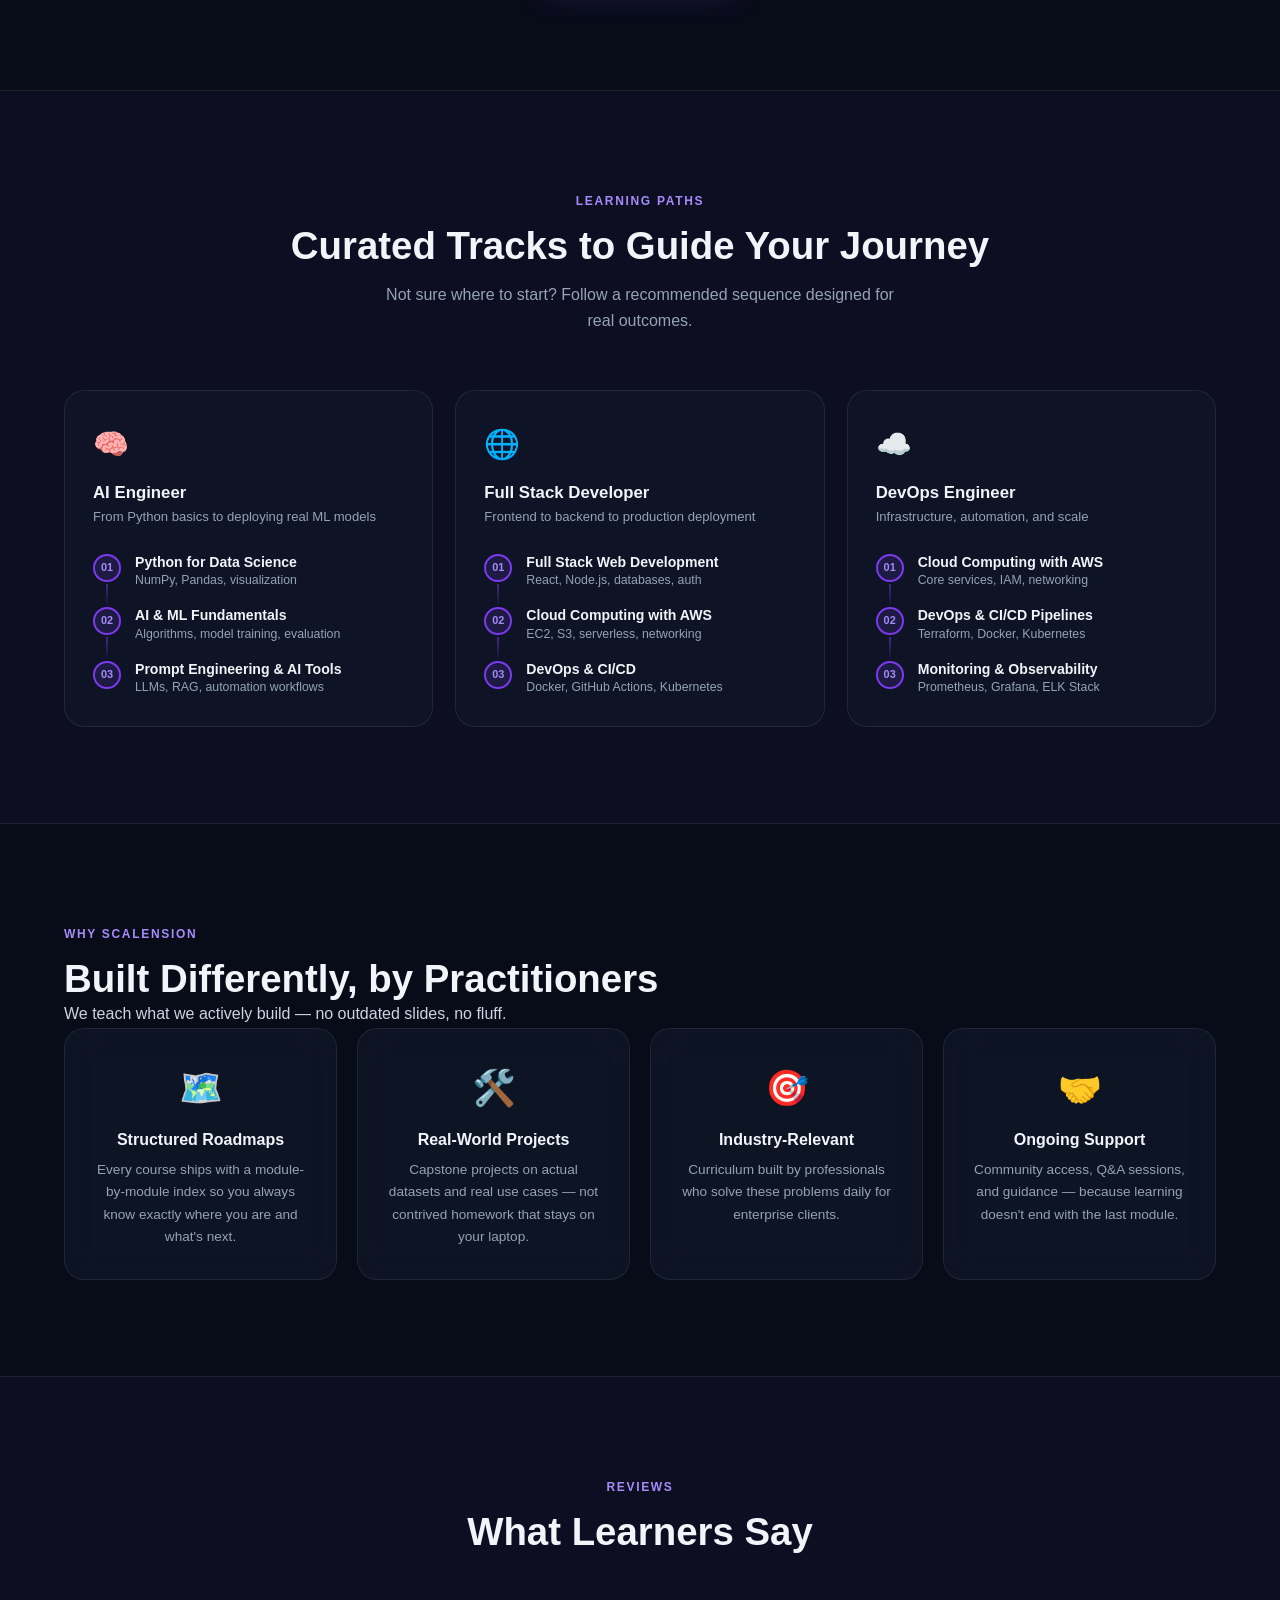
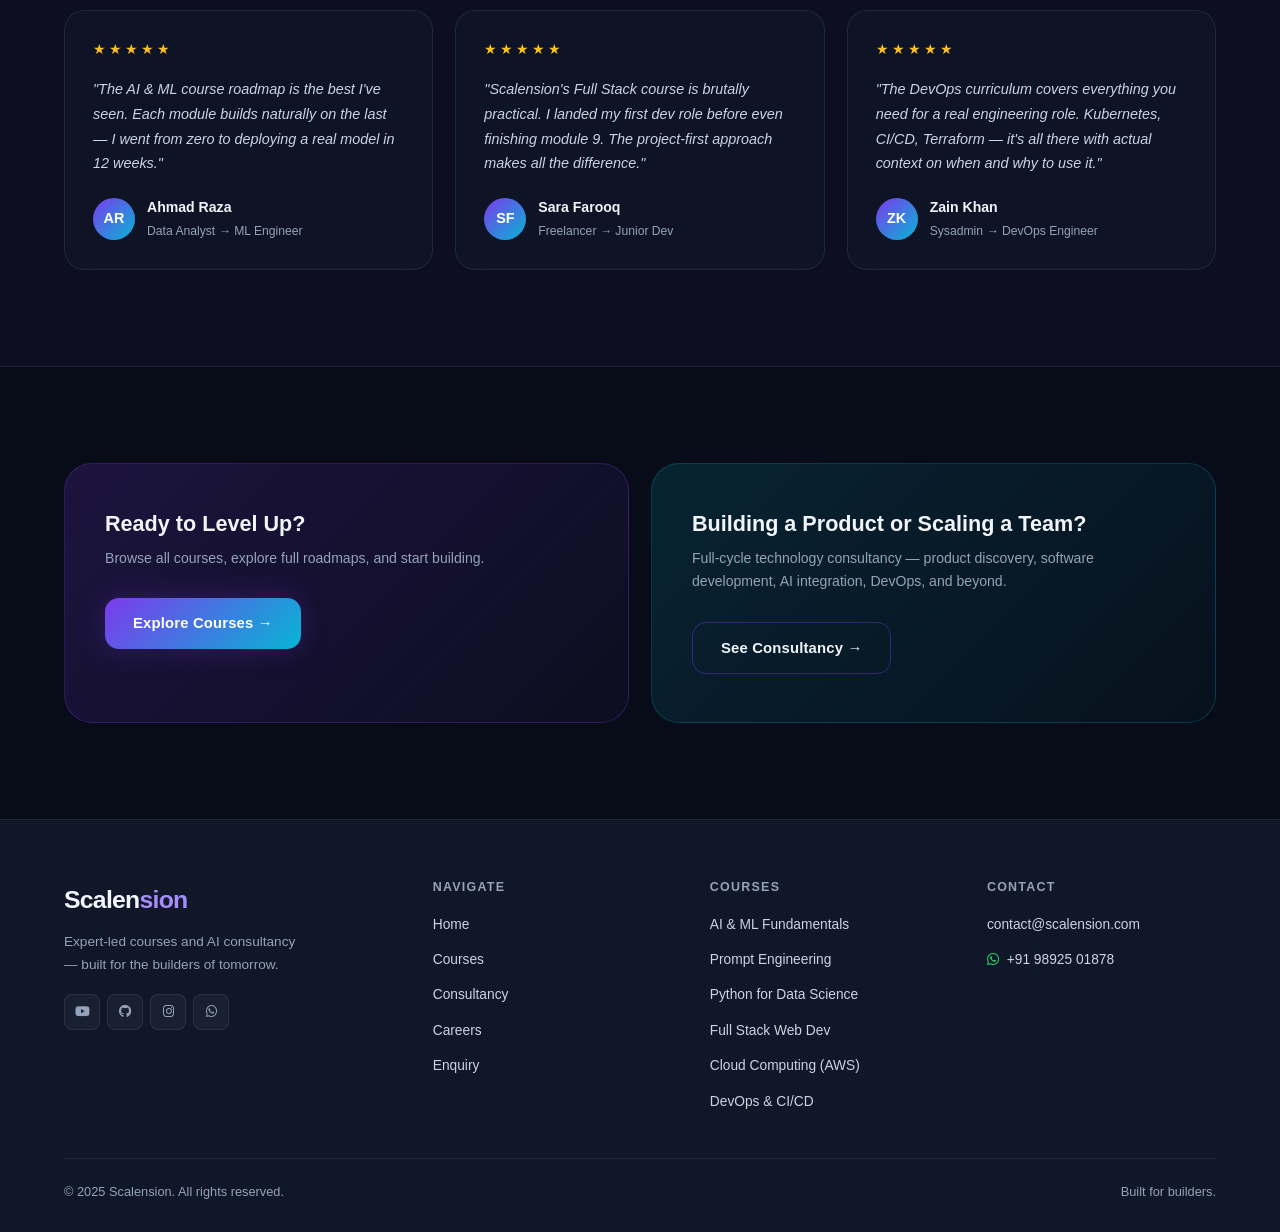
==== commit 3684a2dc: "Fixed header" ====
--- a/index.html
+++ b/index.html
@@ -29,238 +29,153 @@
   <!-- ═══════════════════════════════════════
        NAVBAR
   ═══════════════════════════════════════ -->
-  <nav class="navbar">
+  <nav class="navbar" aria-label="Primary navigation">
     <div class="container">
       <a href="index.html" class="logo">Scalen<span class="logo-accent">sion</span></a>
 
       <ul class="nav-links">
         <li><a href="index.html">Home</a></li>
-        <li><a href="courses.html">Academy</a></li>
-        <li><a href="consultancy.html">Consultancy</a></li>
+        <li><a href="courses.html">Courses</a></li>
+        <li><a href="consultancy.html">Services</a></li>
         <li><a href="careers.html">Careers</a></li>
-        <li><a href="enquiry.html">Enquiry</a></li>
-        <li><a href="free-session.html" class="nav-free-session">Free Guidance <span class="nav-tag-free">FREE</span></a></li>
       </ul>
 
-      <div class="nav-social">
-        <a href="#" aria-label="LinkedIn" title="LinkedIn"><i class="fa-brands fa-linkedin-in"></i></a>
-        <a href="https://www.youtube.com/channel/UCDNR9oUo0z2bHbTvsrr0TBA" target="_blank" rel="noopener noreferrer"
-          aria-label="YouTube" title="YouTube"><i class="fa-brands fa-youtube"></i></a>
-        <a href="https://github.com/scalension" target="_blank" rel="noopener noreferrer" aria-label="GitHub"
-          title="GitHub"><i class="fa-brands fa-github"></i></a>
-        <a href="https://www.instagram.com/scalension_com?igsh=MTJ3d3ZqYjRnbWk2NQ" target="_blank"
-          rel="noopener noreferrer" aria-label="Instagram" title="Instagram"><i class="fa-brands fa-instagram"></i></a>
-        <a href="https://whatsapp.com/channel/0029Vb8EhJBGzzKJCfin2q10" target="_blank" rel="noopener noreferrer"
-          aria-label="WhatsApp Channel" title="WhatsApp Channel"><i class="fa-brands fa-whatsapp"></i></a>
+      <div class="nav-actions">
         <button type="button" class="theme-toggle-btn" aria-label="Toggle light/dark theme" title="Toggle theme">
           <i class="fa-solid fa-moon icon-moon"></i>
           <i class="fa-solid fa-sun icon-sun"></i>
         </button>
-      </div>
-
-      <button class="menu-toggle" aria-label="Open menu">&#9776;</button>
+        <a href="enquiry.html" class="nav-cta">Enquire</a>
+      </div>
+
+      <button class="menu-toggle" aria-label="Open menu" aria-expanded="false" aria-controls="mobile-navigation">&#9776;</button>
     </div>
   </nav>
 
   <!-- Mobile Drawer -->
   <div class="mobile-overlay"></div>
-  <nav class="mobile-nav" aria-label="Mobile navigation">
+  <nav class="mobile-nav" id="mobile-navigation" aria-label="Mobile navigation">
     <button class="mobile-nav-close" aria-label="Close menu">&#10005;</button>
     <a href="index.html">Home</a>
-    <a href="courses.html">Academy</a>
-    <a href="consultancy.html">Consultancy</a>
+    <a href="courses.html">Courses</a>
+    <a href="consultancy.html">Services</a>
     <a href="careers.html">Careers</a>
-    <a href="enquiry.html">Enquiry</a>
-    <a href="free-session.html" class="mobile-free-session">💡 Free Guidance Session <span class="nav-tag-free">FREE</span></a>
-    <div class="mobile-social">
-      <a href="#"><i class="fa-brands fa-linkedin-in"></i></a>
-      <a href="https://www.youtube.com/channel/UCDNR9oUo0z2bHbTvsrr0TBA" target="_blank" rel="noopener noreferrer"
-        aria-label="YouTube"><i class="fa-brands fa-youtube"></i></a>
-      <a href="https://github.com/scalension" target="_blank" rel="noopener noreferrer" aria-label="GitHub"><i
-          class="fa-brands fa-github"></i></a>
-      <a href="https://www.instagram.com/scalension_com?igsh=MTJ3d3ZqYjRnbWk2NQ" target="_blank"
-        rel="noopener noreferrer" aria-label="Instagram"><i class="fa-brands fa-instagram"></i></a>
-      <a href="https://whatsapp.com/channel/0029Vb8EhJBGzzKJCfin2q10" target="_blank" rel="noopener noreferrer"
-        aria-label="WhatsApp Channel"><i class="fa-brands fa-whatsapp"></i></a>
-      <button type="button" class="theme-toggle-btn" aria-label="Toggle light/dark theme" title="Toggle theme">
-        <i class="fa-solid fa-moon icon-moon"></i>
-        <i class="fa-solid fa-sun icon-sun"></i>
-      </button>
-    </div>
+    <a href="enquiry.html" class="mobile-nav-cta">Enquire</a>
   </nav>
 
   <!-- ═══════════════════════════════════════
-       HERO BANNERS (Consultancy FIRST, Academy SECOND)
-  ═══════════════════════════════════════ -->
-  <section class="hero hero-slider-container">
+       HERO BANNERS — Immersive Full-Width Carousel
+  ═══════════════════════════════════════ -->
+  <section class="hero hero-slider-container" id="hero-carousel">
     <div class="hero-bg"></div>
     <div class="grid-bg"></div>
     <div class="hero-orb hero-orb-1"></div>
     <div class="hero-orb hero-orb-2"></div>
 
+    <!-- Animated floating particles -->
+    <div class="hero-particles" aria-hidden="true">
+      <span class="particle p1"></span>
+      <span class="particle p2"></span>
+      <span class="particle p3"></span>
+      <span class="particle p4"></span>
+      <span class="particle p5"></span>
+      <span class="particle p6"></span>
+    </div>
+
     <div class="container relative-z">
-
       <div class="hero-slides-wrapper">
 
-        <!-- ─── BANNER 1: Software Consultancy & Products (FIRST) ─── -->
-        <div class="hero-slide active" id="slide-consultancy" data-index="0">
-          <div class="hero-grid">
-            <div class="hero-content">
-              <div class="hero-badge badge-cyan">
-                <i class="fa-solid fa-layer-group"></i> Software Consultancy &amp; Product Studio
-              </div>
-
-              <h1 class="hero-title">We Build Software.<br><span class="gradient-text">We Launch Products.</span></h1>
-
-              <p class="hero-subtitle">
-                Engineering custom software solutions, AI architectures, and proprietary digital products that scale
-                your business.
-              </p>
-
-              <div class="hero-cta">
-                <a href="consultancy.html" class="btn btn-primary">Explore Consultancy &rarr;</a>
-                <a href="enquiry.html" class="btn btn-outline">Start a Project</a>
-              </div>
-            </div>
-
-            <!-- Visual Graphic Card for Consultancy -->
-            <div class="hero-visual">
-              <div class="hero-card-v2 consultancy-card">
-                <div class="card-glow"></div>
-                <div class="v2-card-header">
-                  <span class="v2-badge"><i class="fa-solid fa-bolt"></i> Production-Grade Engineering</span>
-                </div>
-                <div class="v2-pillars">
-                  <div class="v2-pillar-item">
-                    <i class="fa-solid fa-code-branch"></i>
-                    <div>
-                      <strong>Custom Software Engineering</strong>
-                      <span>Full-stack web applications, microservices &amp; cloud</span>
-                    </div>
-                  </div>
-                  <div class="v2-pillar-item">
-                    <i class="fa-solid fa-brain"></i>
-                    <div>
-                      <strong>AI Systems &amp; Automation</strong>
-                      <span>LLMs, intelligent pipelines &amp; enterprise workflows</span>
-                    </div>
-                  </div>
-                  <div class="v2-pillar-item">
-                    <i class="fa-solid fa-cubes"></i>
-                    <div>
-                      <strong>In-House Digital Products</strong>
-                      <span>Proprietary SaaS platforms, frameworks &amp; developer tools</span>
-                    </div>
-                  </div>
-                </div>
-              </div>
-            </div>
-          </div>
-        </div>
-
-        <!-- ─── BANNER 2: Technical Education & Academy (SECOND) ─── -->
-        <div class="hero-slide" id="slide-education" data-index="1">
-          <div class="hero-grid">
-            <div class="hero-content">
-              <div class="hero-badge badge-purple">
-                <i class="fa-solid fa-graduation-cap"></i> Technical Education &amp; Academy
-              </div>
-
-              <h1 class="hero-title">Master Tech.<br><span class="gradient-text">Shape the Future.</span></h1>
-
-              <p class="hero-subtitle">
-                Expert-led academy programs in AI, Web Development, Cloud, and DevOps — built for tomorrow's engineering
-                leaders.
-              </p>
-
-              <div class="hero-cta">
-                <a href="courses.html" class="btn btn-primary">Browse Academy Programs &rarr;</a>
-                <a href="enquiry.html" class="btn btn-outline">Enquire Now</a>
-              </div>
-            </div>
-
-            <!-- Visual Graphic Card for Academy -->
-            <div class="hero-visual">
-              <div class="hero-card-v2 academy-card">
-                <div class="card-glow purple"></div>
-                <div class="v2-card-header">
-                  <span class="v2-badge purple"><i class="fa-solid fa-award"></i> Practitioner Academy</span>
-                </div>
-                <div class="v2-academy-stats">
-                  <div class="acad-stat">
-                    <span class="stat-val">6+</span>
-                    <span class="stat-lbl">Core Programs</span>
-                  </div>
-                  <div class="acad-stat">
-                    <span class="stat-val">44+</span>
-                    <span class="stat-lbl">Modules</span>
-                  </div>
-                  <div class="acad-stat">
-                    <span class="stat-val">100%</span>
-                    <span class="stat-lbl">Project-Driven</span>
-                  </div>
-                </div>
-                <div class="v2-pillars">
-                  <div class="v2-pillar-item">
-                    <i class="fa-solid fa-robot"></i>
-                    <div>
-                      <strong>AI &amp; Machine Learning Track</strong>
-                      <span>Python, Neural Networks &amp; LLM deployments</span>
-                    </div>
-                  </div>
-                  <div class="v2-pillar-item">
-                    <i class="fa-solid fa-cloud"></i>
-                    <div>
-                      <strong>DevOps &amp; Cloud Infrastructure</strong>
-                      <span>AWS, Docker, Kubernetes &amp; CI/CD pipelines</span>
-                    </div>
-                  </div>
-                </div>
-              </div>
-            </div>
-          </div>
-        </div>
-
-      </div>
-
-      <!-- Clean Controls -->
-      <div class="hero-controls-v2">
-        <button class="nav-arrow prev-slide" aria-label="Previous Slide"><i class="fa-solid fa-arrow-left"></i></button>
-        <div class="slide-dots-v2">
-          <span class="dot-v2 active" data-slide="0"></span>
-          <span class="dot-v2" data-slide="1"></span>
-        </div>
-        <button class="nav-arrow next-slide" aria-label="Next Slide"><i class="fa-solid fa-arrow-right"></i></button>
+        <!-- ─── SLIDE 1: Software Consultancy ─── -->
+        <div class="hero-slide hero-slide-fw active" id="slide-consultancy" data-index="0">
+          <div class="hero-kicker-badge badge-cyan">
+            <span class="badge-pulse cyan"></span>
+            Software Consultancy &amp; Products
+          </div>
+
+          <h1 class="hero-title-fw">
+            We Build Software<br>
+            <span class="gradient-text">That Scales.</span>
+          </h1>
+
+          <p class="hero-subtitle-fw">
+            End-to-end product engineering, AI integration, and cloud-native solutions — from idea to production.
+          </p>
+
+          <div class="hero-pills">
+            <span class="hero-pill"><i class="fa-solid fa-code"></i> Custom Development</span>
+            <span class="hero-pill"><i class="fa-solid fa-brain"></i> AI &amp; ML</span>
+            <span class="hero-pill"><i class="fa-solid fa-cubes"></i> SaaS Products</span>
+            <span class="hero-pill"><i class="fa-solid fa-cloud"></i> Cloud Architecture</span>
+          </div>
+
+          <div class="hero-cta-row">
+            <a href="enquiry.html" class="btn btn-primary btn-glow">
+              <i class="fa-solid fa-comments"></i> Consult Us
+            </a>
+            <a href="consultancy.html" class="btn btn-outline">
+              Our Services <i class="fa-solid fa-arrow-right"></i>
+            </a>
+          </div>
+        </div>
+
+        <!-- ─── SLIDE 2: Scalension Academy ─── -->
+        <div class="hero-slide hero-slide-fw" id="slide-education" data-index="1">
+          <div class="hero-kicker-badge badge-purple">
+            <span class="badge-pulse purple"></span>
+            Scalension Academy
+          </div>
+
+          <h1 class="hero-title-fw">
+            Learn From Practitioners.<br>
+            <span class="gradient-text">Build Real Projects.</span>
+          </h1>
+
+          <p class="hero-subtitle-fw">
+            Industry-led programs in AI, Full-Stack, Cloud &amp; DevOps — with mentorship and capstone projects.
+          </p>
+
+          <div class="hero-pills">
+            <span class="hero-pill"><i class="fa-solid fa-graduation-cap"></i> Expert-Led</span>
+            <span class="hero-pill"><i class="fa-solid fa-laptop-code"></i> Hands-On Labs</span>
+            <span class="hero-pill"><i class="fa-solid fa-certificate"></i> Certification</span>
+            <span class="hero-pill"><i class="fa-solid fa-user-check"></i> 1-on-1 Mentorship</span>
+          </div>
+
+          <div class="hero-cta-row">
+            <a href="courses.html" class="btn btn-primary btn-glow">
+              <i class="fa-solid fa-compass"></i> Explore Courses
+            </a>
+            <a href="enquiry.html" class="btn btn-outline">
+              <i class="fa-solid fa-calendar-check"></i> Book Free Session
+            </a>
+          </div>
+        </div>
+
+      </div>
+
+      <!-- Progress bar + navigation -->
+      <div class="hero-nav-bar">
+        <button class="hero-nav-arrow prev-slide" aria-label="Previous">
+          <i class="fa-solid fa-chevron-left"></i>
+        </button>
+
+        <div class="hero-progress-track">
+          <div class="hero-progress-segment active" data-slide="0">
+            <span class="progress-fill"></span>
+          </div>
+          <div class="hero-progress-segment" data-slide="1">
+            <span class="progress-fill"></span>
+          </div>
+        </div>
+
+        <button class="hero-nav-arrow next-slide" aria-label="Next">
+          <i class="fa-solid fa-chevron-right"></i>
+        </button>
       </div>
 
     </div>
   </section>
 
-  <!-- ═══════════════════════════════════════
-       STATS BAR
-  ═══════════════════════════════════════ -->
-  <div class="stats-bar">
-    <div class="container">
-      <div class="stats-grid stagger-group">
-        <div class="stat-item">
-          <div class="stat-number">6+</div>
-          <div class="stat-label">Courses Available</div>
-        </div>
-        <div class="stat-item">
-          <div class="stat-number">44</div>
-          <div class="stat-label">Structured Modules</div>
-        </div>
-        <div class="stat-item">
-          <div class="stat-number">5</div>
-          <div class="stat-label">Tech Domains</div>
-        </div>
-        <div class="stat-item">
-          <div class="stat-number">100%</div>
-          <div class="stat-label">Project-Driven</div>
-        </div>
-      </div>
-    </div>
-  </div>
 
   <!-- ═══════════════════════════════════════
        FEATURED COURSES
@@ -326,8 +241,7 @@
   <!-- ═══════════════════════════════════════
        LEARNING TRACKS
   ═══════════════════════════════════════ -->
-  <section class="section"
-    style="background: rgba(124,58,237,0.03); border-top:1px solid var(--border); border-bottom:1px solid var(--border);">
+  <section class="section section-alt">
     <div class="container">
       <div class="section-header reveal">
         <span class="section-label">Learning Paths</span>
@@ -474,8 +388,7 @@
   <!-- ═══════════════════════════════════════
        TESTIMONIALS
   ═══════════════════════════════════════ -->
-  <section class="section"
-    style="background: rgba(124,58,237,0.03); border-top:1px solid var(--border); border-bottom:1px solid var(--border);">
+  <section class="section section-alt">
     <div class="container">
       <div class="section-header reveal">
         <span class="section-label">Reviews</span>
@@ -526,32 +439,6 @@
   </section>
 
   <!-- ═══════════════════════════════════════
-       FREE GUIDANCE BANNER
-  ═══════════════════════════════════════ -->
-  <section class="section" style="padding-top:0;">
-    <div class="container">
-      <div class="courses-guidance-banner reveal" style="margin-bottom:0;">
-        <div class="courses-guidance-banner-content">
-          <span class="section-label" style="margin-bottom:6px;"><i class="fa-solid fa-compass"></i> Free 1-on-1 Guidance</span>
-          <h3>Confused About Which Tech Domain To Pick?</h3>
-          <p>
-            Whether you are deciding between AI/ML, Full-Stack, or Cloud, or preparing for placements — schedule a 30-minute 1-on-1 call with an industry mentor. Define your agenda and leave with a clear roadmap.
-          </p>
-        </div>
-        <div class="courses-guidance-banner-actions">
-          <a href="free-session.html?source=home_guidance_banner" class="btn btn-primary" style="white-space:nowrap;">
-            Book Free Guidance Call &rarr;
-          </a>
-          <a href="https://wa.me/919892501878?text=Hi%20Scalension%2C%20I%20would%20like%20to%20request%20a%20free%201-on-1%20guidance%20session"
-            target="_blank" rel="noopener noreferrer" class="whatsapp-btn-green" style="white-space:nowrap;">
-            <i class="fa-brands fa-whatsapp"></i> Chat on WhatsApp
-          </a>
-        </div>
-      </div>
-    </div>
-  </section>
-
-  <!-- ═══════════════════════════════════════
        DUAL CTA
   ═══════════════════════════════════════ -->
   <section class="section">
@@ -583,7 +470,6 @@
           <a href="index.html" class="logo">Scalen<span class="logo-accent">sion</span></a>
           <p class="footer-tagline">Expert-led courses and AI consultancy — built for the builders of tomorrow.</p>
           <div class="footer-social">
-            <a href="#" aria-label="LinkedIn"><i class="fa-brands fa-linkedin-in"></i></a>
             <a href="https://www.youtube.com/channel/UCDNR9oUo0z2bHbTvsrr0TBA" target="_blank" rel="noopener noreferrer"
               aria-label="YouTube"><i class="fa-brands fa-youtube"></i></a>
             <a href="https://github.com/scalension" target="_blank" rel="noopener noreferrer" aria-label="GitHub"><i
@@ -600,7 +486,6 @@
           <ul>
             <li><a href="index.html">Home</a></li>
             <li><a href="courses.html">Courses</a></li>
-            <li><a href="free-session.html">Free Guidance Session</a></li>
             <li><a href="consultancy.html">Consultancy</a></li>
             <li><a href="careers.html">Careers</a></li>
             <li><a href="enquiry.html">Enquiry</a></li>
@@ -620,9 +505,8 @@
         </div>
 
         <div class="footer-col">
-          <h4>Contact &amp; Guidance</h4>
+          <h4>Contact</h4>
           <ul>
-            <li><a href="free-session.html" style="color:var(--color-primary-lt); font-weight:600;">✨ Book Free Guidance</a></li>
             <li><a href="mailto:contact@scalension.com">contact@scalension.com</a></li>
             <li><a href="https://wa.me/919892501878?text=Hi%20Scalension%2C%20I%20have%20an%20enquiry" target="_blank"
                 rel="noopener noreferrer"><i class="fa-brands fa-whatsapp" style="color:#25D366; margin-right:4px;"></i>
--- a/css/styles.css
+++ b/css/styles.css
@@ -388,6 +388,8 @@
   --card-bg:           rgba(15,23,41,0.6);
   --input-bg:          rgba(15,23,41,0.7);
   --nav-bg-scrolled:   rgba(8,12,24,0.92);
+  --nav-link-hover:    rgba(255,255,255,0.06);
+  --nav-link-active:   rgba(124,58,237,0.14);
   --teaser-bg:         rgba(124,58,237,0.04);
   --mobile-nav-bg:     rgba(15,23,41,0.98);
 
@@ -431,12 +433,46 @@
   --shadow-primary:    0 10px 25px rgba(109, 40, 217, 0.15);
   --glow-primary:      0 0 20px rgba(109, 40, 217, 0.12);
 
-  --glass-bg:          rgba(255, 255, 255, 0.85);
+  --glass-bg:          rgba(255, 255, 255, 0.9);
   --card-bg:           #FFFFFF;
   --input-bg:          #F8FAFC;
-  --nav-bg-scrolled:   rgba(255, 255, 255, 0.92);
+  --nav-bg-scrolled:   rgba(255, 255, 255, 0.94);
+  --nav-link-hover:    rgba(15,23,42,0.06);
+  --nav-link-active:   rgba(109,40,217,0.09);
   --teaser-bg:         rgba(109,40,217,0.05);
   --mobile-nav-bg:     rgba(255,255,255,0.98);
+}
+
+[data-theme="light"] .grid-bg {
+  background-image:
+    linear-gradient(rgba(15,23,42,0.04) 1px, transparent 1px),
+    linear-gradient(90deg, rgba(15,23,42,0.04) 1px, transparent 1px);
+}
+
+[data-theme="light"] .hero-bg {
+  background:
+    radial-gradient(ellipse 80% 65% at 50% -10%, rgba(109,40,217,0.08), transparent),
+    radial-gradient(ellipse 55% 50% at 85% 85%, rgba(8,145,178,0.06), transparent);
+}
+
+[data-theme="light"] .hero-orb-1 {
+  background: rgba(109,40,217,0.08);
+}
+[data-theme="light"] .hero-orb-2 {
+  background: rgba(8,145,178,0.06);
+}
+
+[data-theme="light"] .card-glow {
+  background: rgba(8, 145, 178, 0.12);
+}
+[data-theme="light"] .card-glow.purple {
+  background: rgba(109, 40, 217, 0.12);
+}
+
+.section-alt {
+  background: var(--teaser-bg);
+  border-top: 1px solid var(--border);
+  border-bottom: 1px solid var(--border);
 }
 
 /* ============================================
@@ -643,15 +679,15 @@
   position: fixed;
   top: 0; left: 0; right: 0;
   z-index: 1000;
-  padding: 18px 0;
-  transition: var(--transition);
-}
-
-.navbar.scrolled {
+  padding: 12px 0;
   background: var(--nav-bg-scrolled);
   backdrop-filter: blur(20px);
   -webkit-backdrop-filter: blur(20px);
   border-bottom: 1px solid var(--border);
+  transition: var(--transition);
+}
+
+.navbar.scrolled {
   padding: 12px 0;
 }
 
@@ -676,36 +712,51 @@
   color: var(--text-muted);
   transition: var(--transition);
 }
-.nav-links a:hover { color: var(--text-primary); background: rgba(255,255,255,0.05); }
+.nav-links a:hover { color: var(--text-primary); background: var(--nav-link-hover); }
 .nav-links a.active {
   color: var(--color-primary-lt);
-  background: rgba(124,58,237,0.1);
-}
-
-.nav-social {
-  display: flex;
-  align-items: center;
-  gap: 6px;
-}
-
-.nav-social a {
-  width: 34px; height: 34px;
-  display: flex; align-items: center; justify-content: center;
+  background: var(--nav-link-active);
+}
+
+.nav-actions {
+  display: flex;
+  align-items: center;
+  gap: 12px;
+}
+
+.nav-cta {
+  display: inline-flex;
+  align-items: center;
+  justify-content: center;
+  min-height: 40px;
+  padding: 9px 18px;
   border-radius: var(--radius-sm);
-  background: rgba(255,255,255,0.04);
-  border: 1px solid var(--border);
+  border: 1px solid var(--color-primary);
+  background: var(--color-primary);
+  color: #fff;
+  font-size: 0.88rem;
+  font-weight: 600;
+  white-space: nowrap;
   transition: var(--transition);
-  font-size: 0.82rem;
-  color: var(--text-muted);
-}
-.nav-social a:hover {
-  background: rgba(124,58,237,0.12);
-  border-color: var(--border-primary);
-  color: var(--color-primary-lt);
+}
+.nav-cta:hover {
+  color: #fff;
+  filter: brightness(1.1);
+  transform: translateY(-1px);
+}
+
+.nav-actions .theme-toggle-btn {
+  width: 40px;
+  height: 40px;
+  margin-left: 0;
 }
 
 .menu-toggle {
   display: none;
+  align-items: center;
+  justify-content: center;
+  width: 40px;
+  height: 40px;
   background: none;
   border: 1px solid var(--border);
   color: var(--text-primary);
@@ -713,6 +764,7 @@
   border-radius: var(--radius-sm);
   cursor: pointer;
   font-size: 1rem;
+  padding: 0;
 }
 
 /* Mobile Drawer */
@@ -727,10 +779,15 @@
   z-index: 2000;
   padding: 72px 24px 40px;
   gap: 4px;
-  transition: right 0.4s cubic-bezier(0.4,0,0.2,1);
+  visibility: hidden;
+  transition: right 0.4s cubic-bezier(0.4,0,0.2,1), visibility 0s linear 0.4s;
   overflow-y: auto;
 }
-.mobile-nav.open { right: 0; }
+.mobile-nav.open {
+  right: 0;
+  visibility: visible;
+  transition-delay: 0s;
+}
 
 .mobile-nav a {
   display: block;
@@ -741,8 +798,22 @@
   color: var(--text-secondary);
   border-bottom: 1px solid var(--border);
 }
-.mobile-nav a:hover { color: var(--text-primary); background: rgba(124,58,237,0.08); }
+.mobile-nav a:hover { color: var(--text-primary); background: var(--nav-link-hover); }
 .mobile-nav a.active { color: var(--color-primary-lt); }
+
+.mobile-nav .mobile-nav-cta {
+  margin-top: 12px;
+  border: 1px solid var(--color-primary);
+  background: var(--color-primary);
+  color: #fff;
+  text-align: center;
+  font-weight: 600;
+}
+.mobile-nav .mobile-nav-cta:hover,
+.mobile-nav .mobile-nav-cta.active {
+  color: #fff;
+  filter: brightness(1.1);
+}
 
 .mobile-social {
   display: flex;
@@ -779,10 +850,26 @@
   background: rgba(0,0,0,0.65);
   z-index: 1999;
   opacity: 0;
+  visibility: hidden;
   pointer-events: none;
-  transition: opacity 0.4s ease;
-}
-.mobile-overlay.open { opacity: 1; pointer-events: all; }
+  transition: opacity 0.4s ease, visibility 0s linear 0.4s;
+}
+.mobile-overlay.open {
+  opacity: 1;
+  visibility: visible;
+  pointer-events: all;
+  transition-delay: 0s;
+}
+
+.nav-cta:focus-visible,
+.nav-links a:focus-visible,
+.menu-toggle:focus-visible,
+.theme-toggle-btn:focus-visible,
+.mobile-nav a:focus-visible,
+.mobile-nav-close:focus-visible {
+  outline: 2px solid var(--color-accent-lt);
+  outline-offset: 3px;
+}
 
 /* ============================================
    HOME — Hero
@@ -890,28 +977,16 @@
 }
 
 .hero-slider-container {
-  min-height: calc(100vh - 60px);
-  padding: 100px 0 50px;
-  display: flex;
-  align-items: center;
-}
-
-.badge-cyan {
-  background: rgba(6, 182, 212, 0.12);
-  border: 1px solid var(--border-accent);
-  color: var(--color-accent-lt);
-}
-
-.badge-cyan::before { background: var(--color-accent-lt); }
-
-.badge-purple {
-  background: rgba(124, 58, 237, 0.12);
-  border: 1px solid var(--border-primary);
-  color: var(--color-primary-lt);
-}
-
-.badge-purple::before { background: var(--color-primary-lt); }
-
+  min-height: 100vh;
+  padding: 100px 0 60px;
+  display: flex;
+  align-items: center;
+  overflow: hidden;
+}
+
+/* ═══════════════════════════════════════
+   FULL-WIDTH HERO SLIDES
+═══════════════════════════════════════ */
 .hero-slides-wrapper {
   display: grid;
   grid-template-columns: 1fr;
@@ -924,190 +999,303 @@
   width: 100%;
   opacity: 0;
   visibility: hidden;
-  transform: translateX(30px);
-  transition: opacity 0.6s cubic-bezier(0.4, 0, 0.2, 1),
-              transform 0.6s cubic-bezier(0.4, 0, 0.2, 1),
-              visibility 0.6s ease;
   pointer-events: none;
+  transition: opacity 0.8s cubic-bezier(0.4, 0, 0.2, 1),
+              visibility 0.8s ease;
 }
 
 .hero-slide.active {
   opacity: 1;
   visibility: visible;
-  transform: translateX(0);
   pointer-events: all;
   z-index: 2;
 }
 
-.hero-grid {
-  display: grid;
-  grid-template-columns: 1.15fr 0.85fr;
-  gap: 40px;
-  align-items: center;
-}
-
-.hero-title {
-  font-size: clamp(2.4rem, 5vw, 4rem);
+.hero-slide-fw {
+  text-align: center;
+  display: flex;
+  flex-direction: column;
+  align-items: center;
+  justify-content: center;
+}
+
+/* Kicker badge */
+.hero-kicker-badge {
+  display: inline-flex;
+  align-items: center;
+  gap: 10px;
+  padding: 7px 20px;
+  border-radius: 100px;
+  font-size: 0.8rem;
+  font-weight: 600;
+  letter-spacing: 0.04em;
+  margin-bottom: 28px;
+  text-transform: uppercase;
+}
+
+.hero-kicker-badge.badge-cyan {
+  background: rgba(6, 182, 212, 0.1);
+  border: 1px solid var(--border-accent);
+  color: var(--color-accent-lt);
+}
+
+.hero-kicker-badge.badge-purple {
+  background: rgba(124, 58, 237, 0.1);
+  border: 1px solid var(--border-primary);
+  color: var(--color-primary-lt);
+}
+
+/* Pulsing dot */
+.badge-pulse {
+  width: 8px;
+  height: 8px;
+  border-radius: 50%;
+  position: relative;
+  flex-shrink: 0;
+}
+
+.badge-pulse.cyan {
+  background: var(--color-accent-lt);
+  box-shadow: 0 0 10px var(--color-accent-lt);
+  animation: pulse-glow 2s infinite;
+}
+
+.badge-pulse.purple {
+  background: var(--color-primary-lt);
+  box-shadow: 0 0 10px var(--color-primary-lt);
+  animation: pulse-glow 2s infinite;
+}
+
+@keyframes pulse-glow {
+  0%, 100% { opacity: 1; transform: scale(1); }
+  50% { opacity: 0.5; transform: scale(1.5); }
+}
+
+/* Title */
+.hero-title-fw {
+  font-size: clamp(2.6rem, 6vw, 4.5rem);
   font-weight: 800;
-  line-height: 1.08;
-  margin-bottom: 16px;
-}
-
-.hero-subtitle {
-  font-size: 1.05rem;
+  line-height: 1.05;
+  margin-bottom: 20px;
+  max-width: 800px;
+}
+
+/* Active slide content stagger animation */
+.hero-slide.active .hero-kicker-badge {
+  animation: slideUpFade 0.7s ease forwards;
+}
+.hero-slide.active .hero-title-fw {
+  animation: slideUpFade 0.7s 0.1s ease forwards;
+}
+.hero-slide.active .hero-subtitle-fw {
+  animation: slideUpFade 0.7s 0.2s ease forwards;
+}
+.hero-slide.active .hero-pills {
+  animation: slideUpFade 0.7s 0.3s ease forwards;
+}
+.hero-slide.active .hero-cta-row {
+  animation: slideUpFade 0.7s 0.4s ease forwards;
+}
+
+@keyframes slideUpFade {
+  from {
+    opacity: 0;
+    transform: translateY(24px);
+  }
+  to {
+    opacity: 1;
+    transform: translateY(0);
+  }
+}
+
+/* Subtitle */
+.hero-subtitle-fw {
+  font-size: clamp(1rem, 1.5vw, 1.15rem);
   color: var(--text-muted);
-  max-width: 520px;
-  line-height: 1.65;
-  margin-bottom: 28px;
-}
-
-/* V2 Visual Graphic Cards */
-.hero-card-v2 {
-  background: rgba(15, 23, 41, 0.7);
-  backdrop-filter: blur(16px);
-  border: 1px solid rgba(255, 255, 255, 0.08);
-  border-radius: var(--radius-xl);
-  padding: 28px;
-  box-shadow: 0 20px 50px rgba(0, 0, 0, 0.45);
+  max-width: 600px;
+  line-height: 1.7;
+  margin-bottom: 32px;
+}
+
+/* Service / Feature pills */
+.hero-pills {
+  display: flex;
+  gap: 10px;
+  flex-wrap: wrap;
+  justify-content: center;
+  margin-bottom: 36px;
+}
+
+.hero-pill {
+  font-size: 0.82rem;
+  font-weight: 500;
+  color: var(--text-secondary);
+  background: var(--bg-elevated);
+  border: 1px solid var(--border);
+  padding: 8px 18px;
+  border-radius: 100px;
+  display: inline-flex;
+  align-items: center;
+  gap: 8px;
+  transition: var(--transition);
+  cursor: default;
+}
+
+.hero-pill i {
+  font-size: 0.85rem;
+  color: var(--color-accent-lt);
+}
+
+#slide-education .hero-pill i {
+  color: var(--color-primary-lt);
+}
+
+.hero-pill:hover {
+  border-color: var(--border-accent);
+  transform: translateY(-3px);
+  box-shadow: 0 6px 20px rgba(6, 182, 212, 0.1);
+}
+
+#slide-education .hero-pill:hover {
+  border-color: var(--border-primary);
+  box-shadow: 0 6px 20px rgba(124, 58, 237, 0.1);
+}
+
+/* CTA Row */
+.hero-cta-row {
+  display: flex;
+  gap: 16px;
+  flex-wrap: wrap;
+  justify-content: center;
+}
+
+/* Glow effect on primary CTA button */
+.btn-glow {
   position: relative;
   overflow: hidden;
-  transition: var(--transition);
-}
-
-.card-glow {
+}
+
+.btn-glow::after {
+  content: '';
   position: absolute;
-  top: -60px;
-  right: -60px;
-  width: 180px;
-  height: 180px;
-  background: rgba(6, 182, 212, 0.25);
-  filter: blur(50px);
+  inset: -2px;
+  border-radius: inherit;
+  background: var(--gradient-brand);
+  opacity: 0;
+  z-index: -1;
+  filter: blur(12px);
+  transition: opacity 0.4s ease;
+}
+
+.btn-glow:hover::after {
+  opacity: 0.6;
+}
+
+/* ═══════════════════════════════════════
+   FLOATING PARTICLES
+═══════════════════════════════════════ */
+.hero-particles {
+  position: absolute;
+  inset: 0;
+  overflow: hidden;
+  z-index: 1;
+  pointer-events: none;
+}
+
+.particle {
+  position: absolute;
   border-radius: 50%;
-  pointer-events: none;
-}
-
-.card-glow.purple {
-  background: rgba(124, 58, 237, 0.25);
-}
-
-.v2-card-header {
-  margin-bottom: 20px;
-  display: flex;
-  align-items: center;
-}
-
-.v2-badge {
-  display: inline-flex;
-  align-items: center;
-  gap: 8px;
-  font-size: 0.75rem;
-  font-weight: 700;
-  text-transform: uppercase;
-  letter-spacing: 0.08em;
-  color: var(--color-accent-lt);
-  background: rgba(6, 182, 212, 0.1);
-  border: 1px solid rgba(6, 182, 212, 0.25);
-  padding: 5px 12px;
-  border-radius: 100px;
-}
-
-.v2-badge.purple {
-  color: var(--color-primary-lt);
-  background: rgba(124, 58, 237, 0.1);
-  border-color: rgba(124, 58, 237, 0.25);
-}
-
-.v2-pillars {
-  display: flex;
-  flex-direction: column;
-  gap: 12px;
-}
-
-.v2-pillar-item {
-  display: flex;
-  gap: 14px;
-  align-items: center;
-  background: rgba(255, 255, 255, 0.025);
-  border: 1px solid var(--border);
-  padding: 12px 16px;
-  border-radius: var(--radius-md);
-  transition: var(--transition);
-}
-
-.v2-pillar-item:hover {
-  border-color: rgba(6, 182, 212, 0.35);
-  background: rgba(255, 255, 255, 0.04);
-  transform: translateX(4px);
-}
-
-.v2-pillar-item i {
-  font-size: 1.15rem;
-  color: var(--color-accent-lt);
-  min-width: 24px;
-  text-align: center;
-}
-
-.academy-card .v2-pillar-item i {
-  color: var(--color-primary-lt);
-}
-
-.v2-pillar-item strong {
-  display: block;
-  font-size: 0.9rem;
-  color: var(--text-primary);
-  font-family: 'Outfit', sans-serif;
-}
-
-.v2-pillar-item span {
-  display: block;
-  font-size: 0.78rem;
-  color: var(--text-muted);
-  line-height: 1.35;
-}
-
-.v2-academy-stats {
-  display: grid;
-  grid-template-columns: repeat(3, 1fr);
-  gap: 10px;
-  margin-bottom: 16px;
-  text-align: center;
-}
-
-.acad-stat {
-  background: rgba(124, 58, 237, 0.08);
-  border: 1px solid rgba(124, 58, 237, 0.2);
-  padding: 10px 6px;
-  border-radius: var(--radius-sm);
-}
-
-.stat-val {
-  display: block;
-  font-size: 1.4rem;
-  font-weight: 800;
-  font-family: 'Outfit', sans-serif;
-  color: var(--color-primary-lt);
-  line-height: 1;
-}
-
-.stat-lbl {
-  font-size: 0.7rem;
-  color: var(--text-muted);
-}
-
-/* Controls V2 */
-.hero-controls-v2 {
+  opacity: 0;
+  animation: floatParticle linear infinite;
+}
+
+.p1 {
+  width: 6px; height: 6px;
+  background: var(--color-accent-lt);
+  top: 18%; left: 8%;
+  animation-duration: 18s;
+  animation-delay: 0s;
+  opacity: 0.3;
+}
+.p2 {
+  width: 4px; height: 4px;
+  background: var(--color-primary-lt);
+  top: 72%; left: 85%;
+  animation-duration: 22s;
+  animation-delay: 3s;
+  opacity: 0.25;
+}
+.p3 {
+  width: 8px; height: 8px;
+  background: var(--color-accent-lt);
+  top: 45%; left: 92%;
+  animation-duration: 20s;
+  animation-delay: 5s;
+  opacity: 0.2;
+}
+.p4 {
+  width: 5px; height: 5px;
+  background: var(--color-primary-lt);
+  top: 65%; left: 12%;
+  animation-duration: 24s;
+  animation-delay: 2s;
+  opacity: 0.3;
+}
+.p5 {
+  width: 3px; height: 3px;
+  background: var(--color-accent-lt);
+  top: 30%; left: 70%;
+  animation-duration: 16s;
+  animation-delay: 7s;
+  opacity: 0.2;
+}
+.p6 {
+  width: 7px; height: 7px;
+  background: var(--color-primary-lt);
+  top: 85%; left: 50%;
+  animation-duration: 19s;
+  animation-delay: 1s;
+  opacity: 0.15;
+}
+
+@keyframes floatParticle {
+  0% {
+    transform: translate(0, 0) scale(1);
+    opacity: 0;
+  }
+  10% {
+    opacity: 0.3;
+  }
+  50% {
+    transform: translate(-40px, -80px) scale(1.3);
+    opacity: 0.15;
+  }
+  90% {
+    opacity: 0.3;
+  }
+  100% {
+    transform: translate(30px, -160px) scale(0.8);
+    opacity: 0;
+  }
+}
+
+/* ═══════════════════════════════════════
+   PROGRESS BAR NAVIGATION
+═══════════════════════════════════════ */
+.hero-nav-bar {
   display: flex;
   align-items: center;
   justify-content: center;
-  gap: 16px;
-  margin-top: 28px;
-}
-
-.nav-arrow {
-  width: 38px;
-  height: 38px;
+  gap: 20px;
+  margin-top: 48px;
+}
+
+.hero-nav-arrow {
+  width: 42px;
+  height: 42px;
   border-radius: 50%;
-  background: rgba(15, 23, 41, 0.8);
+  background: var(--card-bg);
+  backdrop-filter: blur(10px);
   border: 1px solid var(--border);
   color: var(--text-primary);
   cursor: pointer;
@@ -1115,48 +1303,105 @@
   display: flex;
   align-items: center;
   justify-content: center;
-  font-size: 0.88rem;
-}
-
-.nav-arrow:hover {
-  background: var(--color-accent);
-  border-color: var(--color-accent);
-  color: #000;
-  transform: scale(1.08);
-}
-
-.slide-dots-v2 {
+  font-size: 0.85rem;
+}
+
+.hero-nav-arrow:hover {
+  background: var(--gradient-brand);
+  border-color: transparent;
+  color: #ffffff;
+  transform: scale(1.1);
+  box-shadow: var(--shadow-primary);
+}
+
+.hero-progress-track {
   display: flex;
   gap: 8px;
   align-items: center;
 }
 
-.dot-v2 {
-  width: 9px;
-  height: 9px;
-  border-radius: 50%;
-  background: rgba(255, 255, 255, 0.2);
+.hero-progress-segment {
+  width: 60px;
+  height: 4px;
+  border-radius: 100px;
+  background: var(--border);
+  overflow: hidden;
   cursor: pointer;
-  transition: all 0.3s ease;
-}
-
-.dot-v2.active {
-  width: 24px;
+  transition: width 0.3s ease;
+  position: relative;
+}
+
+.hero-progress-segment:hover {
+  background: rgba(124, 58, 237, 0.2);
+}
+
+.hero-progress-segment.active {
+  width: 100px;
+}
+
+.progress-fill {
+  position: absolute;
+  left: 0;
+  top: 0;
+  height: 100%;
+  width: 0%;
   border-radius: 100px;
   background: var(--gradient-brand);
-}
-
+  transition: none;
+}
+
+.hero-progress-segment.active .progress-fill {
+  animation: progressSweep 6s linear forwards;
+}
+
+@keyframes progressSweep {
+  from { width: 0%; }
+  to { width: 100%; }
+}
+
+/* ═══════════════════════════════════════
+   RESPONSIVE
+═══════════════════════════════════════ */
 @media (max-width: 992px) {
-  .hero-grid { grid-template-columns: 1fr; gap: 32px; }
-  .hero-visual { order: 2; }
-  .hero-content { order: 1; }
-  .hero-slides-wrapper { min-height: auto; }
+  .hero-slider-container {
+    padding: 100px 0 50px;
+    min-height: auto;
+  }
+
+  .hero-title-fw {
+    font-size: clamp(2rem, 5vw, 3rem);
+  }
+
+  .hero-pills {
+    gap: 8px;
+  }
+
+  .hero-pill {
+    font-size: 0.76rem;
+    padding: 6px 14px;
+  }
 }
 
 @media (max-width: 640px) {
-  .hero-switcher { flex-direction: column; width: 100%; }
-  .switcher-pill { width: 100%; justify-content: center; }
-}
+  .hero-slider-container {
+    padding: 90px 0 40px;
+  }
+
+  .hero-cta-row {
+    flex-direction: column;
+    align-items: center;
+  }
+
+  .hero-cta-row .btn {
+    width: 100%;
+    max-width: 280px;
+    justify-content: center;
+  }
+
+  .hero-progress-segment { width: 40px; }
+  .hero-progress-segment.active { width: 70px; }
+}
+
 
 /* ============================================
    HOME — Stats Bar
@@ -1375,25 +1620,337 @@
 .author-role { font-size: 0.76rem; color: var(--text-muted); }
 
 /* ============================================
-   PAGE HERO (inner pages)
+   COURSES HERO — Immersive Banner
    ============================================ */
-.page-hero {
-  padding: 148px 0 80px;
-  text-align: center;
+.courses-hero {
+  min-height: 100vh;
+  display: flex;
+  flex-direction: column;
+  align-items: center;
+  justify-content: center;
   position: relative;
   overflow: hidden;
-}
-.page-hero-bg {
-  position: absolute; inset: 0;
-  background: radial-gradient(ellipse 65% 60% at 50% 0%, rgba(124,58,237,0.2), transparent);
-}
-.page-hero-content { position:relative; z-index:1; }
-.page-hero h1 { font-size: clamp(2rem,4vw,3rem); margin-bottom: 14px; }
-.page-hero p {
-  max-width: 520px;
+  padding: 140px 0 80px;
+  background: var(--bg-primary);
+}
+
+/* ── Animated dot-grid ── */
+.ch-grid {
+  position: absolute;
+  inset: 0;
+  background-image:
+    radial-gradient(circle, rgba(167,139,250,0.18) 1px, transparent 1px);
+  background-size: 36px 36px;
+  animation: chGridDrift 20s linear infinite;
+}
+@keyframes chGridDrift {
+  0%   { background-position: 0 0; }
+  100% { background-position: 72px 72px; }
+}
+
+/* ── Glow orbs ── */
+.ch-orb {
+  position: absolute;
+  border-radius: 50%;
+  filter: blur(90px);
+  pointer-events: none;
+}
+.ch-orb-1 {
+  width: 600px; height: 600px;
+  top: -160px; left: -140px;
+  background: radial-gradient(circle, rgba(124,58,237,0.3), transparent 70%);
+  animation: chOrbPulse 8s ease-in-out infinite alternate;
+}
+.ch-orb-2 {
+  width: 500px; height: 500px;
+  bottom: -100px; right: -100px;
+  background: radial-gradient(circle, rgba(6,182,212,0.25), transparent 70%);
+  animation: chOrbPulse 10s ease-in-out infinite alternate-reverse;
+}
+.ch-orb-3 {
+  width: 350px; height: 350px;
+  top: 40%; left: 55%;
+  background: radial-gradient(circle, rgba(167,139,250,0.15), transparent 70%);
+  animation: chOrbPulse 6s ease-in-out infinite alternate;
+}
+@keyframes chOrbPulse {
+  0%   { transform: scale(1) translate(0, 0); opacity: 0.7; }
+  100% { transform: scale(1.25) translate(30px, 20px); opacity: 1; }
+}
+
+/* ── Floating tech badges ── */
+.ch-badge {
+  position: absolute;
+  display: flex;
+  align-items: center;
+  gap: 8px;
+  padding: 10px 18px;
+  border-radius: 50px;
+  font-size: 0.82rem;
+  font-weight: 700;
+  letter-spacing: 0.04em;
+  backdrop-filter: blur(14px);
+  -webkit-backdrop-filter: blur(14px);
+  border: 1px solid rgba(167,139,250,0.3);
+  background: rgba(124,58,237,0.12);
+  color: var(--color-primary-lt);
+  pointer-events: none;
+  z-index: 1;
+  white-space: nowrap;
+}
+[data-theme="light"] .ch-badge {
+  background: rgba(109,40,217,0.08);
+  border-color: rgba(109,40,217,0.2);
+  color: var(--color-primary-lt);
+}
+
+.ch-badge i { font-size: 1rem; }
+
+.ch-badge-1 { top: 18%; left: 6%; animation: chFloat 7s ease-in-out infinite; }
+.ch-badge-2 { top: 28%; right: 8%; animation: chFloat 9s ease-in-out infinite 1s; }
+.ch-badge-3 { bottom: 30%; left: 4%; animation: chFloat 8s ease-in-out infinite 2s; }
+.ch-badge-4 { bottom: 22%; right: 6%; animation: chFloat 6s ease-in-out infinite 0.5s; }
+.ch-badge-5 { top: 60%; left: 12%; animation: chFloat 10s ease-in-out infinite 1.5s; }
+
+@keyframes chFloat {
+  0%, 100% { transform: translateY(0px) rotate(-1deg); }
+  50%       { transform: translateY(-14px) rotate(1deg); }
+}
+
+@media (max-width: 768px) {
+  .ch-badge-1 { display: none; }
+  .ch-badge-3 { display: none; }
+  .ch-badge-5 { display: none; }
+  .ch-badge-2 { top: 12%; right: 4%; }
+  .ch-badge-4 { bottom: 18%; right: 4%; }
+}
+
+/* ── Main content ── */
+.ch-content {
+  position: relative;
+  z-index: 2;
+  text-align: center;
+  max-width: 960px;
   margin: 0 auto;
+}
+
+/* Kicker */
+.ch-kicker {
+  display: inline-flex;
+  align-items: center;
+  gap: 10px;
+  font-size: 0.75rem;
+  font-weight: 700;
+  letter-spacing: 0.14em;
+  text-transform: uppercase;
+  color: var(--color-accent-lt);
+  margin-bottom: 28px;
+  padding: 8px 18px;
+  border-radius: 50px;
+  background: rgba(6,182,212,0.1);
+  border: 1px solid rgba(6,182,212,0.25);
+  animation: chFadeUp 0.8s ease both 0.1s;
+}
+.ch-kicker-dot {
+  width: 8px; height: 8px;
+  border-radius: 50%;
+  background: var(--color-accent-lt);
+  animation: chBlink 2s ease-in-out infinite;
+}
+@keyframes chBlink {
+  0%, 100% { opacity: 1; transform: scale(1); }
+  50%       { opacity: 0.4; transform: scale(0.7); }
+}
+
+/* Headline */
+.ch-title {
+  font-size: clamp(2.6rem, 6vw, 4.8rem);
+  font-weight: 900;
+  line-height: 1.08;
+  letter-spacing: -0.02em;
+  color: var(--text-primary);
+  margin-bottom: 24px;
+  animation: chFadeUp 0.8s ease both 0.2s;
+}
+.ch-title-gradient {
+  background: linear-gradient(135deg, #A78BFA 0%, #67E8F9 50%, #A78BFA 100%);
+  background-size: 200% auto;
+  -webkit-background-clip: text;
+  background-clip: text;
+  -webkit-text-fill-color: transparent;
+  animation: chGradientShift 4s linear infinite, chFadeUp 0.8s ease both 0.2s;
+}
+[data-theme="light"] .ch-title-gradient {
+  background: linear-gradient(135deg, #6D28D9 0%, #0891B2 50%, #6D28D9 100%);
+  background-size: 200% auto;
+  -webkit-background-clip: text;
+  background-clip: text;
+  -webkit-text-fill-color: transparent;
+  animation: chGradientShift 4s linear infinite;
+}
+@keyframes chGradientShift {
+  0%   { background-position: 0% center; }
+  100% { background-position: 200% center; }
+}
+
+/* Subtitle */
+.ch-sub {
+  font-size: clamp(1rem, 1.8vw, 1.15rem);
+  color: var(--text-muted);
+  line-height: 1.8;
+  max-width: 620px;
+  margin: 0 auto 40px;
+  animation: chFadeUp 0.8s ease both 0.35s;
+}
+
+/* CTA buttons */
+.ch-actions {
+  display: flex;
+  align-items: center;
+  justify-content: center;
+  gap: 16px;
+  flex-wrap: wrap;
+  margin-bottom: 56px;
+  animation: chFadeUp 0.8s ease both 0.5s;
+}
+
+.ch-btn-primary {
+  padding: 15px 32px;
   font-size: 1rem;
-  color: var(--text-muted);
+  font-weight: 700;
+  border-radius: 50px;
+  display: inline-flex;
+  align-items: center;
+  gap: 10px;
+  transition: var(--transition);
+}
+.ch-btn-primary:hover { transform: translateY(-3px) scale(1.03); }
+
+.ch-btn-secondary {
+  display: inline-flex;
+  align-items: center;
+  gap: 10px;
+  padding: 14px 30px;
+  font-size: 1rem;
+  font-weight: 700;
+  border-radius: 50px;
+  border: 1.5px solid rgba(167,139,250,0.45);
+  color: var(--color-primary-lt);
+  background: rgba(124,58,237,0.1);
+  backdrop-filter: blur(12px);
+  -webkit-backdrop-filter: blur(12px);
+  text-decoration: none;
+  transition: var(--transition);
+}
+.ch-btn-secondary:hover {
+  background: rgba(124,58,237,0.22);
+  border-color: var(--color-primary-lt);
+  transform: translateY(-3px) scale(1.03);
+  box-shadow: 0 0 24px rgba(124,58,237,0.3);
+  color: var(--color-primary-lt);
+}
+[data-theme="light"] .ch-btn-secondary {
+  border-color: rgba(109,40,217,0.35);
+  color: var(--color-primary-lt);
+  background: rgba(109,40,217,0.06);
+}
+[data-theme="light"] .ch-btn-secondary:hover {
+  background: rgba(109,40,217,0.14);
+  border-color: var(--color-primary-lt);
+  box-shadow: 0 0 20px rgba(109,40,217,0.18);
+}
+
+/* Feature highlights bar */
+.ch-stats {
+  display: grid;
+  grid-template-columns: repeat(4, 1fr);
+  align-items: center;
+  gap: 0;
+  width: 100%;
+  max-width: 940px;
+  margin: 0 auto;
+  padding: 16px 20px;
+  border-radius: var(--radius-xl);
+  background: var(--glass-bg);
+  backdrop-filter: blur(20px);
+  -webkit-backdrop-filter: blur(20px);
+  border: 1px solid var(--border);
+  box-shadow: 0 8px 32px rgba(0,0,0,0.25);
+  animation: chFadeUp 0.8s ease both 0.65s;
+}
+.ch-stat {
+  display: flex;
+  align-items: center;
+  justify-content: center;
+  gap: 12px;
+  padding: 8px 16px;
+  position: relative;
+}
+.ch-stat-divider {
+  display: none;
+}
+.ch-stat:not(:last-child)::after {
+  content: '';
+  position: absolute;
+  right: 0;
+  top: 15%;
+  height: 70%;
+  width: 1px;
+  background: var(--border);
+}
+.ch-stat-icon-wrap {
+  width: 38px;
+  height: 38px;
+  border-radius: 10px;
+  background: rgba(124,58,237,0.14);
+  border: 1px solid rgba(167,139,250,0.3);
+  display: flex;
+  align-items: center;
+  justify-content: center;
+  font-size: 1rem;
+  color: var(--color-primary-lt);
+  flex-shrink: 0;
+}
+[data-theme="light"] .ch-stat-icon-wrap {
+  background: rgba(109,40,217,0.08);
+  border-color: rgba(109,40,217,0.22);
+  color: var(--color-primary-lt);
+}
+.ch-stat-label {
+  font-size: 0.86rem;
+  font-weight: 700;
+  color: var(--text-primary);
+  white-space: nowrap;
+}
+
+@media (max-width: 920px) {
+  .ch-stats {
+    grid-template-columns: repeat(2, 1fr);
+    gap: 12px;
+    padding: 16px;
+  }
+  .ch-stat {
+    justify-content: flex-start;
+    padding: 12px 16px;
+    background: rgba(255,255,255,0.03);
+    border: 1px solid var(--border);
+    border-radius: var(--radius-md);
+  }
+  .ch-stat:not(:last-child)::after { display: none; }
+}
+
+@media (max-width: 520px) {
+  .ch-stats {
+    grid-template-columns: 1fr;
+    gap: 10px;
+  }
+}
+
+
+/* Entrance animation helper */
+@keyframes chFadeUp {
+  from { opacity: 0; transform: translateY(28px); }
+  to   { opacity: 1; transform: translateY(0); }
 }
 
 /* ============================================
@@ -2093,8 +2650,8 @@
 @media (max-width: 768px) {
   :root { --section-pad: 64px 0; }
 
-  .nav-links, .nav-social { display: none; }
-  .menu-toggle { display: block; }
+  .nav-links, .nav-actions .nav-cta { display: none; }
+  .menu-toggle { display: inline-flex; }
 
   .stats-grid { grid-template-columns: repeat(2,1fr); gap: 28px; }
 
@@ -2290,485 +2847,4 @@
 [data-theme="light"] .theme-toggle-btn .icon-sun { display: inline-block; color: #f59e0b; }
 [data-theme="light"] .theme-toggle-btn .icon-moon { display: none; }
 
-/* ============================================
-   FREE GUIDANCE SESSION & AGENDA FEATURE
-   ============================================ */
-
-/* Navbar Free Badge */
-.nav-tag-free {
-  display: inline-block;
-  font-size: 0.62rem;
-  font-weight: 800;
-  letter-spacing: 0.06em;
-  padding: 2px 7px;
-  border-radius: 999px;
-  background: linear-gradient(135deg, #10b981, #06b6d4);
-  color: #ffffff;
-  margin-left: 6px;
-  text-transform: uppercase;
-  vertical-align: middle;
-  box-shadow: 0 0 10px rgba(16, 185, 129, 0.35);
-  animation: pulse-badge 2.4s infinite;
-}
-
-@keyframes pulse-badge {
-  0%, 100% { transform: scale(1); opacity: 1; }
-  50% { transform: scale(1.08); opacity: 0.9; }
-}
-
-.nav-links a.nav-free-session {
-  display: inline-flex;
-  align-items: center;
-  border: 1px solid rgba(16, 185, 129, 0.3);
-  background: rgba(16, 185, 129, 0.08);
-  border-radius: var(--radius-sm);
-  color: var(--text-primary);
-}
-
-.nav-links a.nav-free-session:hover {
-  background: rgba(16, 185, 129, 0.16);
-  border-color: rgba(16, 185, 129, 0.6);
-  color: #10b981;
-}
-
-.mobile-free-session {
-  background: rgba(16, 185, 129, 0.1) !important;
-  border: 1px solid rgba(16, 185, 129, 0.3) !important;
-  color: var(--text-primary) !important;
-}
-
-/* Page Hero Extension for Free Session */
-.free-session-badge {
-  display: inline-flex;
-  align-items: center;
-  gap: 8px;
-  padding: 7px 18px;
-  background: rgba(16, 185, 129, 0.12);
-  border: 1px solid rgba(16, 185, 129, 0.35);
-  border-radius: 100px;
-  font-size: 0.8rem;
-  font-weight: 700;
-  color: #34d399;
-  margin-bottom: 20px;
-  letter-spacing: 0.04em;
-  text-transform: uppercase;
-}
-
-.free-session-badge .pulse-dot {
-  width: 8px;
-  height: 8px;
-  border-radius: 50%;
-  background: #10b981;
-  box-shadow: 0 0 10px #10b981;
-  animation: pulse-dot 1.8s infinite;
-}
-
-@keyframes pulse-dot {
-  0%, 100% { opacity: 1; transform: scale(1); }
-  50% { opacity: 0.4; transform: scale(1.4); }
-}
-
-/* Trust Pill Badges */
-.trust-badges-row {
-  display: flex;
-  flex-wrap: wrap;
-  gap: 12px;
-  margin-top: 24px;
-}
-
-.trust-badge-item {
-  display: inline-flex;
-  align-items: center;
-  gap: 8px;
-  padding: 8px 14px;
-  background: rgba(255, 255, 255, 0.04);
-  border: 1px solid var(--border);
-  border-radius: 100px;
-  font-size: 0.82rem;
-  color: var(--text-secondary);
-}
-
-.trust-badge-item i {
-  color: var(--clr-green);
-  font-size: 0.85rem;
-}
-
-/* Interactive Agenda Pills */
-.agenda-tags-container {
-  display: flex;
-  flex-wrap: wrap;
-  gap: 8px;
-  margin-top: 8px;
-  margin-bottom: 12px;
-}
-
-.agenda-tag-btn {
-  background: rgba(255, 255, 255, 0.04);
-  border: 1px solid var(--border);
-  border-radius: 100px;
-  padding: 6px 14px;
-  font-size: 0.8rem;
-  color: var(--text-secondary);
-  cursor: pointer;
-  transition: var(--transition);
-  display: inline-flex;
-  align-items: center;
-  gap: 6px;
-  font-family: inherit;
-  user-select: none;
-}
-
-.agenda-tag-btn:hover {
-  background: rgba(124, 58, 237, 0.12);
-  border-color: var(--color-primary-lt);
-  color: var(--text-primary);
-  transform: translateY(-1px);
-}
-
-.agenda-tag-btn.active {
-  background: rgba(124, 58, 237, 0.22);
-  border-color: var(--color-primary-lt);
-  color: #fff;
-  font-weight: 600;
-  box-shadow: 0 0 12px rgba(124, 58, 237, 0.3);
-}
-
-.agenda-tag-btn .tag-check {
-  font-size: 0.72rem;
-  display: none;
-}
-
-.agenda-tag-btn.active .tag-check {
-  display: inline;
-  color: var(--color-accent-lt);
-}
-
-/* Slot & Profile Selector Radios */
-.chips-grid {
-  display: grid;
-  grid-template-columns: repeat(auto-fit, minmax(130px, 1fr));
-  gap: 8px;
-  margin-top: 6px;
-}
-
-.chip-option {
-  position: relative;
-}
-
-.chip-option input[type="radio"] {
-  position: absolute;
-  opacity: 0;
-  pointer-events: none;
-}
-
-.chip-label {
-  display: block;
-  padding: 10px 12px;
-  background: var(--input-bg);
-  border: 1px solid var(--border);
-  border-radius: var(--radius-md);
-  font-size: 0.82rem;
-  text-align: center;
-  cursor: pointer;
-  color: var(--text-secondary);
-  transition: var(--transition);
-  font-weight: 500;
-}
-
-.chip-option input[type="radio"]:checked + .chip-label {
-  background: rgba(124, 58, 237, 0.15);
-  border-color: var(--color-primary-lt);
-  color: var(--text-primary);
-  font-weight: 600;
-  box-shadow: 0 0 10px rgba(124, 58, 237, 0.2);
-}
-
-.chip-label:hover {
-  border-color: var(--color-primary-lt);
-  background: rgba(255, 255, 255, 0.05);
-}
-
-/* Value Offer Cards (Left Column) */
-.value-card {
-  padding: 20px;
-  border-radius: var(--radius-md);
-  background: rgba(255, 255, 255, 0.025);
-  border: 1px solid var(--border);
-  display: flex;
-  gap: 16px;
-  align-items: flex-start;
-  transition: var(--transition);
-  margin-bottom: 14px;
-}
-
-.value-card:hover {
-  background: rgba(124, 58, 237, 0.06);
-  border-color: var(--border-primary);
-  transform: translateY(-2px);
-}
-
-.value-card-icon {
-  width: 44px;
-  height: 44px;
-  border-radius: var(--radius-sm);
-  background: rgba(124, 58, 237, 0.12);
-  border: 1px solid var(--border-primary);
-  display: flex;
-  align-items: center;
-  justify-content: center;
-  font-size: 1.25rem;
-  flex-shrink: 0;
-}
-
-.value-card-body h4 {
-  font-size: 0.98rem;
-  margin-bottom: 5px;
-  color: var(--text-primary);
-}
-
-.value-card-body p {
-  font-size: 0.85rem;
-  color: var(--text-muted);
-  line-height: 1.5;
-  margin: 0;
-}
-
-/* WhatsApp Direct CTA inside Guidance */
-.whatsapp-direct-box {
-  margin-top: 24px;
-  padding: 16px 20px;
-  border-radius: var(--radius-md);
-  background: rgba(37, 211, 102, 0.08);
-  border: 1px solid rgba(37, 211, 102, 0.25);
-  display: flex;
-  align-items: center;
-  justify-content: space-between;
-  gap: 14px;
-  flex-wrap: wrap;
-}
-
-.whatsapp-direct-box .wa-text {
-  font-size: 0.86rem;
-  color: var(--text-secondary);
-}
-
-.whatsapp-direct-box .wa-text strong {
-  color: #25d366;
-  display: block;
-  font-size: 0.92rem;
-  margin-bottom: 2px;
-}
-
-.whatsapp-btn-green {
-  background: #25d366;
-  color: #ffffff !important;
-  font-weight: 600;
-  font-size: 0.85rem;
-  padding: 9px 18px;
-  border-radius: 100px;
-  display: inline-flex;
-  align-items: center;
-  gap: 8px;
-  transition: var(--transition);
-  text-decoration: none;
-}
-
-.whatsapp-btn-green:hover {
-  background: #20bd5a;
-  transform: translateY(-2px);
-  box-shadow: 0 4px 18px rgba(37, 211, 102, 0.35);
-}
-
-/* How It Works 3-Step Cards */
-.how-steps-grid {
-  display: grid;
-  grid-template-columns: repeat(3, 1fr);
-  gap: 24px;
-  margin-top: 48px;
-}
-
-@media (max-width: 850px) {
-  .how-steps-grid {
-    grid-template-columns: 1fr;
-  }
-}
-
-.step-card {
-  padding: 32px 24px;
-  border-radius: var(--radius-lg);
-  background: var(--card-bg);
-  border: 1px solid var(--border);
-  position: relative;
-  overflow: hidden;
-  transition: var(--transition);
-}
-
-.step-card:hover {
-  border-color: var(--border-primary);
-  transform: translateY(-4px);
-}
-
-.step-number {
-  font-size: 2.8rem;
-  font-weight: 800;
-  font-family: 'Outfit', sans-serif;
-  color: rgba(124, 58, 237, 0.18);
-  line-height: 1;
-  margin-bottom: 16px;
-  display: block;
-}
-
-.step-card h3 {
-  font-size: 1.15rem;
-  margin-bottom: 10px;
-  color: var(--text-primary);
-}
-
-.step-card p {
-  font-size: 0.88rem;
-  color: var(--text-muted);
-  line-height: 1.6;
-}
-
-/* FAQ Accordion */
-.faq-wrap {
-  max-width: 820px;
-  margin: 0 auto;
-  display: flex;
-  flex-direction: column;
-  gap: 14px;
-}
-
-.faq-item {
-  border-radius: var(--radius-md);
-  background: var(--card-bg);
-  border: 1px solid var(--border);
-  overflow: hidden;
-  transition: var(--transition);
-}
-
-.faq-item.active {
-  border-color: var(--border-primary);
-  background: rgba(124, 58, 237, 0.04);
-}
-
-.faq-question {
-  width: 100%;
-  padding: 20px 24px;
-  display: flex;
-  align-items: center;
-  justify-content: space-between;
-  background: none;
-  border: none;
-  font-size: 1.02rem;
-  font-weight: 600;
-  font-family: 'Outfit', sans-serif;
-  color: var(--text-primary);
-  cursor: pointer;
-  text-align: left;
-  gap: 16px;
-  transition: var(--transition);
-}
-
-.faq-question:hover {
-  color: var(--color-primary-lt);
-}
-
-.faq-chevron {
-  font-size: 0.88rem;
-  color: var(--text-muted);
-  transition: transform 0.3s ease;
-  flex-shrink: 0;
-}
-
-.faq-item.active .faq-chevron {
-  transform: rotate(180deg);
-  color: var(--color-primary-lt);
-}
-
-.faq-answer {
-  max-height: 0;
-  overflow: hidden;
-  transition: max-height 0.35s ease, padding 0.35s ease;
-  padding: 0 24px;
-}
-
-.faq-item.active .faq-answer {
-  max-height: 280px;
-  padding: 0 24px 20px;
-}
-
-.faq-answer p {
-  font-size: 0.92rem;
-  color: var(--text-secondary);
-  line-height: 1.7;
-  margin: 0;
-}
-
-/* Embedded Free Guidance Banner in Courses Page */
-.courses-guidance-banner {
-  margin-bottom: 50px;
-  padding: 28px 32px;
-  border-radius: var(--radius-xl);
-  background: linear-gradient(135deg, rgba(124, 58, 237, 0.12), rgba(6, 182, 212, 0.08));
-  border: 1px solid rgba(124, 58, 237, 0.35);
-  display: flex;
-  align-items: center;
-  justify-content: space-between;
-  gap: 28px;
-  flex-wrap: wrap;
-  box-shadow: 0 10px 40px rgba(0, 0, 0, 0.2);
-}
-
-.courses-guidance-banner-content {
-  flex: 1;
-  min-width: 280px;
-}
-
-.courses-guidance-banner-content h3 {
-  font-size: 1.35rem;
-  margin-bottom: 8px;
-  display: flex;
-  align-items: center;
-  gap: 10px;
-}
-
-.courses-guidance-banner-content p {
-  font-size: 0.92rem;
-  color: var(--text-secondary);
-  line-height: 1.6;
-  margin: 0;
-}
-
-.courses-guidance-banner-actions {
-  display: flex;
-  gap: 12px;
-  flex-wrap: wrap;
-  align-items: center;
-}
-
-/* Secondary Course Card Roadmap Guidance Button */
-.free-guidance-course-btn {
-  display: inline-flex;
-  align-items: center;
-  gap: 6px;
-  padding: 6px 14px;
-  border-radius: 100px;
-  font-size: 0.78rem;
-  font-weight: 600;
-  background: rgba(16, 185, 129, 0.12);
-  border: 1px solid rgba(16, 185, 129, 0.35);
-  color: #34d399;
-  text-decoration: none;
-  transition: var(--transition);
-}
-
-.free-guidance-course-btn:hover {
-  background: rgba(16, 185, 129, 0.25);
-  border-color: #34d399;
-  color: #ffffff;
-  transform: translateY(-1px);
-}
-
-
-
+
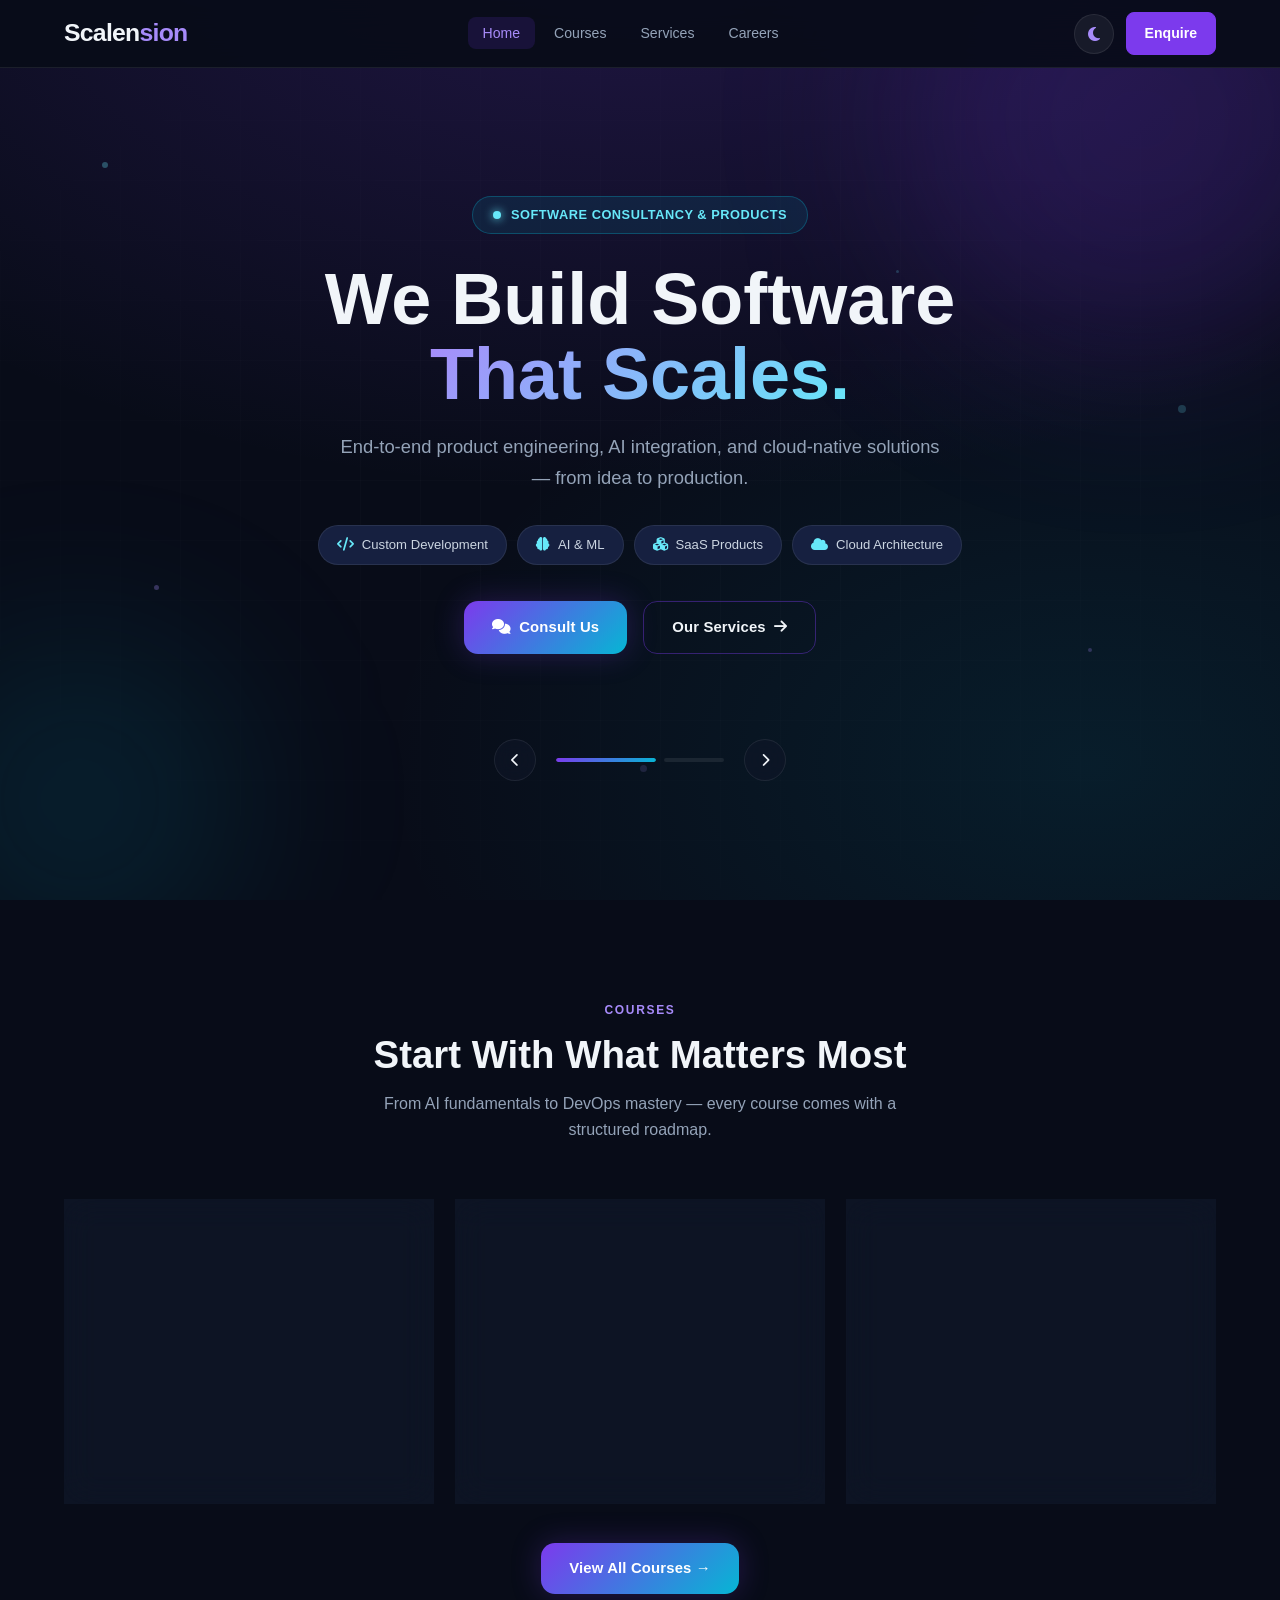
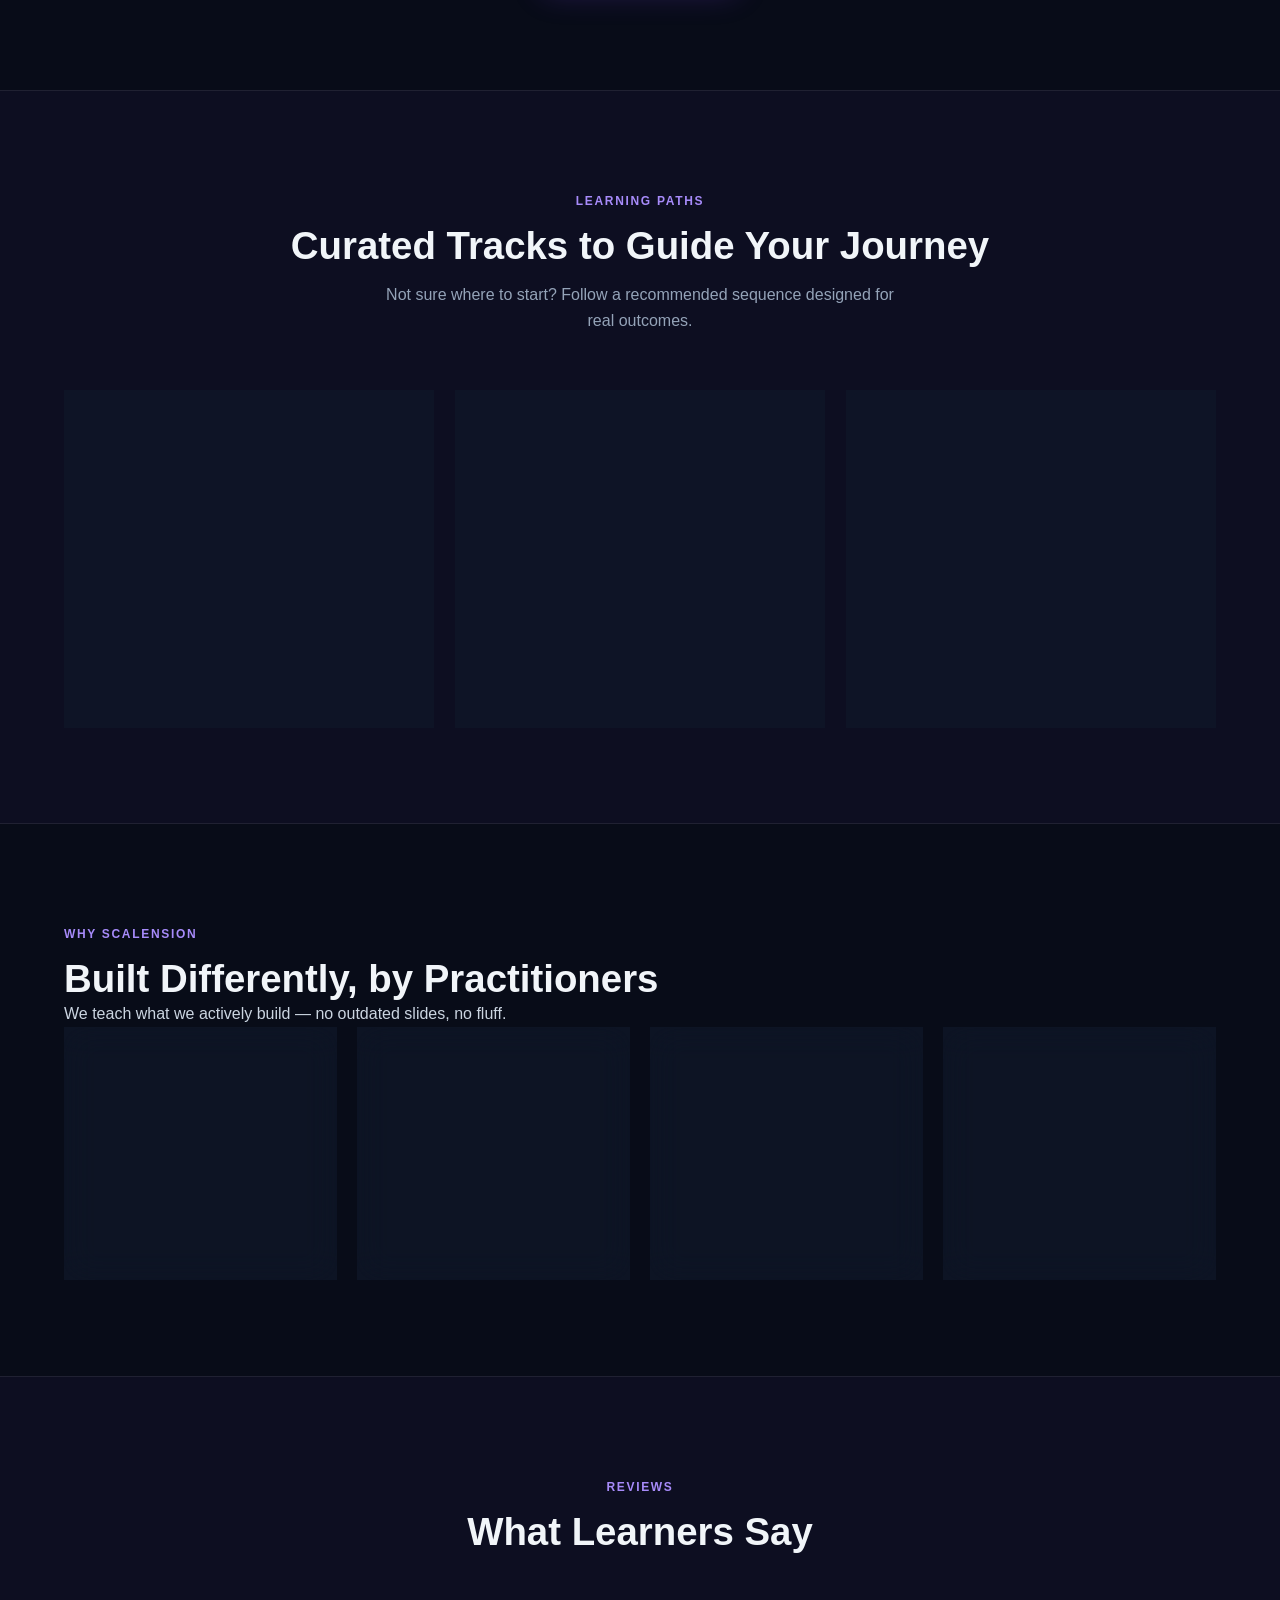
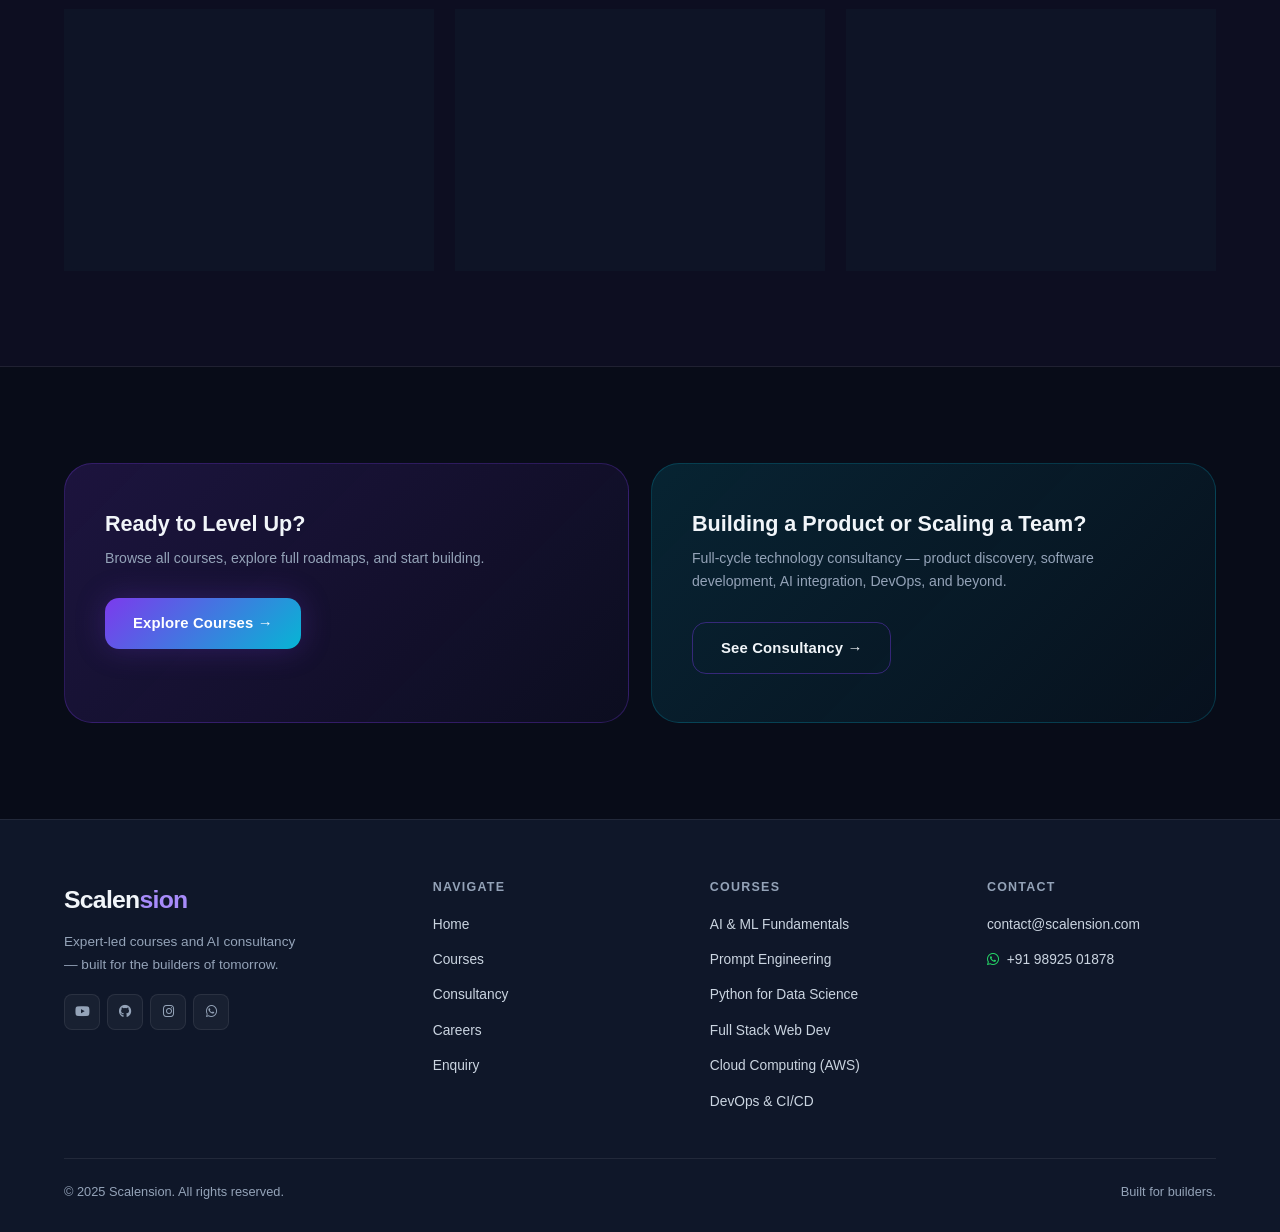
==== commit d15ef6cc: "Header changes" ====
--- a/index.html
+++ b/index.html
@@ -48,7 +48,8 @@
         <a href="enquiry.html" class="nav-cta">Enquire</a>
       </div>
 
-      <button class="menu-toggle" aria-label="Open menu" aria-expanded="false" aria-controls="mobile-navigation">&#9776;</button>
+      <button class="menu-toggle" aria-label="Open menu" aria-expanded="false"
+        aria-controls="mobile-navigation">&#9776;</button>
     </div>
   </nav>
 
--- a/css/styles.css
+++ b/css/styles.css
@@ -11,6 +11,7 @@
   overflow: hidden;
   padding: 120px 0 80px;
 }
+
 .hero-consult-v2 .hero-kicker {
   font-size: 0.72rem;
   font-weight: 700;
@@ -20,12 +21,14 @@
   margin-bottom: 24px;
   display: block;
 }
+
 .hero-consult-v2 h1 {
   font-size: clamp(2.8rem, 6vw, 5rem);
   line-height: 1.05;
   font-weight: 800;
   margin-bottom: 24px;
 }
+
 .hero-consult-v2 .hero-lead {
   font-size: clamp(1rem, 1.6vw, 1.2rem);
   color: var(--text-muted);
@@ -40,7 +43,12 @@
   grid-template-columns: repeat(3, 1fr);
   gap: 20px;
 }
-@media (max-width: 900px) { .challenge-cards { grid-template-columns: 1fr; } }
+
+@media (max-width: 900px) {
+  .challenge-cards {
+    grid-template-columns: 1fr;
+  }
+}
 
 .challenge-card {
   padding: 40px 32px;
@@ -53,6 +61,7 @@
   transition: var(--transition);
   cursor: default;
 }
+
 .challenge-card::before {
   content: '';
   position: absolute;
@@ -63,33 +72,45 @@
   transition: opacity 0.4s ease;
   z-index: 0;
 }
+
 .challenge-card::after {
   content: '';
   position: absolute;
-  top: 0; left: 0; right: 0;
+  top: 0;
+  left: 0;
+  right: 0;
   height: 2px;
   background: var(--gradient-brand);
   transform: scaleX(0);
   transform-origin: left;
-  transition: transform 0.45s cubic-bezier(0.4,0,0.2,1);
-}
-.challenge-card:hover::after { transform: scaleX(1); }
+  transition: transform 0.45s cubic-bezier(0.4, 0, 0.2, 1);
+}
+
+.challenge-card:hover::after {
+  transform: scaleX(1);
+}
+
 .challenge-card:hover {
-  border-color: rgba(124,58,237,0.4);
+  border-color: rgba(124, 58, 237, 0.4);
   transform: translateY(-5px);
-  box-shadow: 0 24px 60px rgba(124,58,237,0.12);
-}
-.challenge-card > * { position: relative; z-index: 1; }
+  box-shadow: 0 24px 60px rgba(124, 58, 237, 0.12);
+}
+
+.challenge-card>* {
+  position: relative;
+  z-index: 1;
+}
 
 .challenge-num {
   font-size: 3rem;
   font-weight: 800;
   font-family: 'Outfit', sans-serif;
-  color: rgba(124,58,237,0.15);
+  color: rgba(124, 58, 237, 0.15);
   line-height: 1;
   margin-bottom: 20px;
   display: block;
 }
+
 .challenge-title {
   font-size: 1.2rem;
   font-family: 'Outfit', sans-serif;
@@ -98,6 +119,7 @@
   margin-bottom: 14px;
   line-height: 1.3;
 }
+
 .challenge-body {
   font-size: 0.88rem;
   color: var(--text-muted);
@@ -109,18 +131,25 @@
   padding: 96px 0;
   border-top: 1px solid var(--border);
   border-bottom: 1px solid var(--border);
-  background: rgba(124,58,237,0.025);
+  background: rgba(124, 58, 237, 0.025);
   text-align: center;
 }
-.manifesto-inner { max-width: 820px; margin: 0 auto; padding: 0 24px; }
+
+.manifesto-inner {
+  max-width: 820px;
+  margin: 0 auto;
+  padding: 0 24px;
+}
+
 .manifesto-mark {
   font-size: 3rem;
-  color: rgba(124,58,237,0.3);
+  color: rgba(124, 58, 237, 0.3);
   line-height: 1;
   margin-bottom: 8px;
   display: block;
   font-family: Georgia, serif;
 }
+
 .manifesto-text {
   font-size: clamp(1.1rem, 2vw, 1.5rem);
   font-family: 'Outfit', sans-serif;
@@ -128,6 +157,7 @@
   color: var(--text-secondary);
   line-height: 1.7;
 }
+
 .manifesto-text strong {
   color: var(--text-primary);
   font-weight: 700;
@@ -138,16 +168,19 @@
   padding: 100px 0;
   text-align: center;
 }
+
 .reach-out-inner {
   max-width: 680px;
   margin: 0 auto;
 }
+
 .reach-out-inner h2 {
   font-size: clamp(2rem, 4vw, 3rem);
   font-weight: 800;
   line-height: 1.1;
   margin-bottom: 20px;
 }
+
 .reach-out-inner p {
   font-size: 1.05rem;
   color: var(--text-muted);
@@ -157,6 +190,7 @@
   margin-left: auto;
   margin-right: auto;
 }
+
 .reach-out-contact {
   display: flex;
   justify-content: center;
@@ -164,6 +198,7 @@
   margin-top: 32px;
   flex-wrap: wrap;
 }
+
 .reach-out-contact a {
   font-size: 0.88rem;
   color: var(--text-muted);
@@ -172,8 +207,14 @@
   align-items: center;
   gap: 7px;
 }
-.reach-out-contact a:hover { color: var(--color-primary-lt); }
-.reach-out-contact i { font-size: 0.9rem; }
+
+.reach-out-contact a:hover {
+  color: var(--color-primary-lt);
+}
+
+.reach-out-contact i {
+  font-size: 0.9rem;
+}
 
 /* ═══════════════════════════════════════════════════
    CAREERS PAGE
@@ -186,6 +227,7 @@
   margin-top: 40px;
   flex-wrap: wrap;
 }
+
 .career-pill {
   display: inline-flex;
   align-items: center;
@@ -199,23 +241,27 @@
   transition: var(--transition);
   text-decoration: none;
 }
+
 .career-pill-teach {
-  background: rgba(124,58,237,0.12);
-  border: 1px solid rgba(124,58,237,0.35);
+  background: rgba(124, 58, 237, 0.12);
+  border: 1px solid rgba(124, 58, 237, 0.35);
   color: var(--color-primary-lt);
 }
+
 .career-pill-teach:hover {
-  background: rgba(124,58,237,0.22);
+  background: rgba(124, 58, 237, 0.22);
   border-color: var(--color-primary-lt);
   transform: translateY(-2px);
 }
+
 .career-pill-build {
-  background: rgba(6,182,212,0.1);
-  border: 1px solid rgba(6,182,212,0.35);
+  background: rgba(6, 182, 212, 0.1);
+  border: 1px solid rgba(6, 182, 212, 0.35);
   color: var(--color-accent-lt);
 }
+
 .career-pill-build:hover {
-  background: rgba(6,182,212,0.2);
+  background: rgba(6, 182, 212, 0.2);
   border-color: var(--color-accent-lt);
   transform: translateY(-2px);
 }
@@ -225,18 +271,26 @@
   padding: 96px 0;
   scroll-margin-top: 90px;
 }
+
 .career-section-alt {
-  background: rgba(124,58,237,0.025);
+  background: rgba(124, 58, 237, 0.025);
   border-top: 1px solid var(--border);
   border-bottom: 1px solid var(--border);
 }
+
 .career-layout {
   display: grid;
   grid-template-columns: 1fr 1fr;
   gap: 64px;
   align-items: start;
 }
-@media (max-width: 900px) { .career-layout { grid-template-columns: 1fr; gap: 40px; } }
+
+@media (max-width: 900px) {
+  .career-layout {
+    grid-template-columns: 1fr;
+    gap: 40px;
+  }
+}
 
 /* Role badge */
 .role-badge {
@@ -251,14 +305,16 @@
   text-transform: uppercase;
   margin-bottom: 20px;
 }
+
 .role-badge-teach {
-  background: rgba(124,58,237,0.12);
-  border: 1px solid rgba(124,58,237,0.3);
+  background: rgba(124, 58, 237, 0.12);
+  border: 1px solid rgba(124, 58, 237, 0.3);
   color: var(--color-primary-lt);
 }
+
 .role-badge-build {
-  background: rgba(6,182,212,0.1);
-  border: 1px solid rgba(6,182,212,0.3);
+  background: rgba(6, 182, 212, 0.1);
+  border: 1px solid rgba(6, 182, 212, 0.3);
   color: var(--color-accent-lt);
 }
 
@@ -270,18 +326,21 @@
   line-height: 1.15;
   margin-bottom: 16px;
 }
+
 .career-info-body {
   font-size: 0.93rem;
   color: var(--text-muted);
   line-height: 1.85;
   margin-bottom: 32px;
 }
+
 .career-benefit-list {
   list-style: none;
   display: flex;
   flex-direction: column;
   gap: 12px;
 }
+
 .career-benefit-list li {
   display: flex;
   align-items: flex-start;
@@ -290,6 +349,7 @@
   color: var(--text-secondary);
   line-height: 1.6;
 }
+
 .career-benefit-list li::before {
   content: '✦';
   color: var(--color-primary-lt);
@@ -315,12 +375,17 @@
   background-position: right 14px center;
   cursor: pointer;
 }
+
 .form-select:focus {
   outline: none;
   border-color: var(--color-primary);
-  box-shadow: 0 0 0 3px rgba(124,58,237,0.15);
-}
-.form-select option { background: var(--bg-surface); color: var(--text-primary); }
+  box-shadow: 0 0 0 3px rgba(124, 58, 237, 0.15);
+}
+
+.form-select option {
+  background: var(--bg-surface);
+  color: var(--text-primary);
+}
 
 /* Career teaser banner (used on courses + consultancy pages) */
 .career-teaser {
@@ -334,7 +399,12 @@
   border-radius: var(--radius-xl);
   flex-wrap: wrap;
 }
-.career-teaser-text .section-label { margin-bottom: 8px; display: block; }
+
+.career-teaser-text .section-label {
+  margin-bottom: 8px;
+  display: block;
+}
+
 .career-teaser-text h3 {
   font-size: 1.4rem;
   font-weight: 700;
@@ -342,6 +412,7 @@
   margin-bottom: 8px;
   line-height: 1.25;
 }
+
 .career-teaser-text p {
   font-size: 0.88rem;
   color: var(--text-muted);
@@ -357,114 +428,116 @@
    ============================================ */
 :root,
 [data-theme="dark"] {
-  --bg-primary:        #080C18;
-  --bg-surface:        #0F1729;
-  --bg-elevated:       #162040;
-  --color-primary:     #7C3AED;
-  --color-primary-lt:  #A78BFA;
-  --color-accent:      #06B6D4;
-  --color-accent-lt:   #67E8F9;
-  --clr-green:         #86efac;
-  --clr-orange:        #fdba74;
-  --clr-red:           #fca5a5;
-
-  --text-primary:      #F1F5F9;
-  --text-secondary:    #CBD5E1;
-  --text-muted:        #94A3B8;
-
-  --border:            rgba(255,255,255,0.08);
-  --border-primary:    rgba(124,58,237,0.4);
-  --border-accent:     rgba(6,182,212,0.3);
-
-  --gradient-brand:    linear-gradient(135deg, #7C3AED, #06B6D4);
-  --gradient-text:     linear-gradient(135deg, #A78BFA, #67E8F9);
-  --gradient-surface:  linear-gradient(135deg, rgba(124,58,237,0.08), rgba(6,182,212,0.04));
-
-  --shadow-card:       0 4px 32px rgba(0,0,0,0.5);
-  --shadow-primary:    0 0 30px rgba(124,58,237,0.25);
-  --glow-primary:      0 0 20px rgba(124,58,237,0.4), 0 0 60px rgba(124,58,237,0.15);
-
-  --glass-bg:          rgba(15,23,41,0.75);
-  --card-bg:           rgba(15,23,41,0.6);
-  --input-bg:          rgba(15,23,41,0.7);
-  --nav-bg-scrolled:   rgba(8,12,24,0.92);
-  --nav-link-hover:    rgba(255,255,255,0.06);
-  --nav-link-active:   rgba(124,58,237,0.14);
-  --teaser-bg:         rgba(124,58,237,0.04);
-  --mobile-nav-bg:     rgba(15,23,41,0.98);
-
-  --radius-sm:  8px;
-  --radius-md:  14px;
-  --radius-lg:  20px;
-  --radius-xl:  28px;
-
-  --transition:      0.3s cubic-bezier(0.4,0,0.2,1);
-  --transition-slow: 0.6s cubic-bezier(0.4,0,0.2,1);
+  --bg-primary: #080C18;
+  --bg-surface: #0F1729;
+  --bg-elevated: #162040;
+  --color-primary: #7C3AED;
+  --color-primary-lt: #A78BFA;
+  --color-accent: #06B6D4;
+  --color-accent-lt: #67E8F9;
+  --clr-green: #86efac;
+  --clr-orange: #fdba74;
+  --clr-red: #fca5a5;
+
+  --text-primary: #F1F5F9;
+  --text-secondary: #CBD5E1;
+  --text-muted: #94A3B8;
+
+  --border: rgba(255, 255, 255, 0.08);
+  --border-primary: rgba(124, 58, 237, 0.4);
+  --border-accent: rgba(6, 182, 212, 0.3);
+
+  --gradient-brand: linear-gradient(135deg, #7C3AED, #06B6D4);
+  --gradient-text: linear-gradient(135deg, #A78BFA, #67E8F9);
+  --gradient-surface: linear-gradient(135deg, rgba(124, 58, 237, 0.08), rgba(6, 182, 212, 0.04));
+
+  --shadow-card: 0 4px 32px rgba(0, 0, 0, 0.5);
+  --shadow-primary: 0 0 30px rgba(124, 58, 237, 0.25);
+  --glow-primary: 0 0 20px rgba(124, 58, 237, 0.4), 0 0 60px rgba(124, 58, 237, 0.15);
+
+  --glass-bg: rgba(15, 23, 41, 0.75);
+  --card-bg: rgba(15, 23, 41, 0.6);
+  --input-bg: rgba(15, 23, 41, 0.7);
+  --nav-bg-scrolled: rgba(8, 12, 24, 0.92);
+  --nav-link-hover: rgba(255, 255, 255, 0.06);
+  --nav-link-active: rgba(124, 58, 237, 0.14);
+  --teaser-bg: rgba(124, 58, 237, 0.04);
+  --mobile-nav-bg: rgba(15, 23, 41, 0.98);
+
+  --radius-sm: 8px;
+  --radius-md: 14px;
+  --radius-lg: 20px;
+  --radius-xl: 28px;
+
+  --transition: 0.3s cubic-bezier(0.4, 0, 0.2, 1);
+  --transition-slow: 0.6s cubic-bezier(0.4, 0, 0.2, 1);
 
   --section-pad: 96px 0;
-  --container:   1200px;
+  --container: 1200px;
 }
 
 [data-theme="light"] {
-  --bg-primary:        #F8FAFC;
-  --bg-surface:        #FFFFFF;
-  --bg-elevated:       #F1F5F9;
-  --color-primary:     #6D28D9;
-  --color-primary-lt:  #7C3AED;
-  --color-accent:      #0891B2;
-  --color-accent-lt:   #0284C7;
-  --clr-green:         #16a34a;
-  --clr-orange:        #ea580c;
-  --clr-red:           #dc2626;
-
-  --text-primary:      #0F172A;
-  --text-secondary:    #334155;
-  --text-muted:        #64748B;
-
-  --border:            rgba(15,23,42,0.1);
-  --border-primary:    rgba(109,40,217,0.3);
-  --border-accent:     rgba(8,145,178,0.3);
-
-  --gradient-brand:    linear-gradient(135deg, #6D28D9, #0891B2);
-  --gradient-text:     linear-gradient(135deg, #6D28D9, #0891B2);
-  --gradient-surface:  linear-gradient(135deg, rgba(109,40,217,0.06), rgba(8,145,178,0.04));
-
-  --shadow-card:       0 10px 30px -5px rgba(0, 0, 0, 0.07), 0 4px 12px -2px rgba(0, 0, 0, 0.04);
-  --shadow-primary:    0 10px 25px rgba(109, 40, 217, 0.15);
-  --glow-primary:      0 0 20px rgba(109, 40, 217, 0.12);
-
-  --glass-bg:          rgba(255, 255, 255, 0.9);
-  --card-bg:           #FFFFFF;
-  --input-bg:          #F8FAFC;
-  --nav-bg-scrolled:   rgba(255, 255, 255, 0.94);
-  --nav-link-hover:    rgba(15,23,42,0.06);
-  --nav-link-active:   rgba(109,40,217,0.09);
-  --teaser-bg:         rgba(109,40,217,0.05);
-  --mobile-nav-bg:     rgba(255,255,255,0.98);
+  --bg-primary: #F8FAFC;
+  --bg-surface: #FFFFFF;
+  --bg-elevated: #F1F5F9;
+  --color-primary: #6D28D9;
+  --color-primary-lt: #7C3AED;
+  --color-accent: #0891B2;
+  --color-accent-lt: #0284C7;
+  --clr-green: #16a34a;
+  --clr-orange: #ea580c;
+  --clr-red: #dc2626;
+
+  --text-primary: #0F172A;
+  --text-secondary: #334155;
+  --text-muted: #64748B;
+
+  --border: rgba(15, 23, 42, 0.1);
+  --border-primary: rgba(109, 40, 217, 0.3);
+  --border-accent: rgba(8, 145, 178, 0.3);
+
+  --gradient-brand: linear-gradient(135deg, #6D28D9, #0891B2);
+  --gradient-text: linear-gradient(135deg, #6D28D9, #0891B2);
+  --gradient-surface: linear-gradient(135deg, rgba(109, 40, 217, 0.06), rgba(8, 145, 178, 0.04));
+
+  --shadow-card: 0 10px 30px -5px rgba(0, 0, 0, 0.07), 0 4px 12px -2px rgba(0, 0, 0, 0.04);
+  --shadow-primary: 0 10px 25px rgba(109, 40, 217, 0.15);
+  --glow-primary: 0 0 20px rgba(109, 40, 217, 0.12);
+
+  --glass-bg: rgba(255, 255, 255, 0.9);
+  --card-bg: #FFFFFF;
+  --input-bg: #F8FAFC;
+  --nav-bg-scrolled: rgba(255, 255, 255, 0.94);
+  --nav-link-hover: rgba(15, 23, 42, 0.06);
+  --nav-link-active: rgba(109, 40, 217, 0.09);
+  --teaser-bg: rgba(109, 40, 217, 0.05);
+  --mobile-nav-bg: rgba(255, 255, 255, 0.98);
 }
 
 [data-theme="light"] .grid-bg {
   background-image:
-    linear-gradient(rgba(15,23,42,0.04) 1px, transparent 1px),
-    linear-gradient(90deg, rgba(15,23,42,0.04) 1px, transparent 1px);
+    linear-gradient(rgba(15, 23, 42, 0.04) 1px, transparent 1px),
+    linear-gradient(90deg, rgba(15, 23, 42, 0.04) 1px, transparent 1px);
 }
 
 [data-theme="light"] .hero-bg {
   background:
-    radial-gradient(ellipse 80% 65% at 50% -10%, rgba(109,40,217,0.08), transparent),
-    radial-gradient(ellipse 55% 50% at 85% 85%, rgba(8,145,178,0.06), transparent);
+    radial-gradient(ellipse 80% 65% at 50% -10%, rgba(109, 40, 217, 0.08), transparent),
+    radial-gradient(ellipse 55% 50% at 85% 85%, rgba(8, 145, 178, 0.06), transparent);
 }
 
 [data-theme="light"] .hero-orb-1 {
-  background: rgba(109,40,217,0.08);
-}
+  background: rgba(109, 40, 217, 0.08);
+}
+
 [data-theme="light"] .hero-orb-2 {
-  background: rgba(8,145,178,0.06);
+  background: rgba(8, 145, 178, 0.06);
 }
 
 [data-theme="light"] .card-glow {
   background: rgba(8, 145, 178, 0.12);
 }
+
 [data-theme="light"] .card-glow.purple {
   background: rgba(109, 40, 217, 0.12);
 }
@@ -478,9 +551,17 @@
 /* ============================================
    Reset & Base
    ============================================ */
-*, *::before, *::after { margin:0; padding:0; box-sizing:border-box; }
-
-html { scroll-behavior: smooth; }
+*,
+*::before,
+*::after {
+  margin: 0;
+  padding: 0;
+  box-sizing: border-box;
+}
+
+html {
+  scroll-behavior: smooth;
+}
 
 body {
   font-family: 'Inter', sans-serif;
@@ -491,22 +572,52 @@
   -webkit-font-smoothing: antialiased;
 }
 
-h1,h2,h3,h4,h5,h6 {
+h1,
+h2,
+h3,
+h4,
+h5,
+h6 {
   font-family: 'Outfit', sans-serif;
   font-weight: 700;
   line-height: 1.15;
   color: var(--text-primary);
 }
 
-h1 { font-size: clamp(2.4rem, 5vw, 3.8rem); }
-h2 { font-size: clamp(1.8rem, 3vw, 2.6rem); }
-h3 { font-size: clamp(1.1rem, 2vw, 1.4rem); }
-
-p { color: var(--text-secondary); }
-a { text-decoration:none; color:inherit; transition: var(--transition); }
-ul { list-style: none; }
-img { max-width:100%; display:block; }
-button { font-family: inherit; }
+h1 {
+  font-size: clamp(2.4rem, 5vw, 3.8rem);
+}
+
+h2 {
+  font-size: clamp(1.8rem, 3vw, 2.6rem);
+}
+
+h3 {
+  font-size: clamp(1.1rem, 2vw, 1.4rem);
+}
+
+p {
+  color: var(--text-secondary);
+}
+
+a {
+  text-decoration: none;
+  color: inherit;
+  transition: var(--transition);
+}
+
+ul {
+  list-style: none;
+}
+
+img {
+  max-width: 100%;
+  display: block;
+}
+
+button {
+  font-family: inherit;
+}
 
 /* ============================================
    Utilities
@@ -517,7 +628,9 @@
   padding: 0 24px;
 }
 
-.section { padding: var(--section-pad); }
+.section {
+  padding: var(--section-pad);
+}
 
 .gradient-text {
   background: var(--gradient-text);
@@ -532,6 +645,7 @@
   transform: translateY(28px);
   transition: opacity 0.7s ease, transform 0.7s ease;
 }
+
 .reveal.visible {
   opacity: 1;
   transform: translateY(0);
@@ -547,7 +661,10 @@
   letter-spacing: -0.03em;
   color: var(--text-primary);
 }
-.logo .logo-accent { color: var(--color-primary-lt); }
+
+.logo .logo-accent {
+  color: var(--color-primary-lt);
+}
 
 /* ============================================
    Buttons
@@ -573,6 +690,7 @@
   color: #fff;
   box-shadow: var(--shadow-primary);
 }
+
 .btn-primary:hover {
   transform: translateY(-2px);
   box-shadow: var(--glow-primary);
@@ -583,8 +701,9 @@
   color: var(--text-primary);
   border: 1px solid var(--border-primary);
 }
+
 .btn-outline:hover {
-  background: rgba(124,58,237,0.1);
+  background: rgba(124, 58, 237, 0.1);
   border-color: var(--color-primary);
   transform: translateY(-2px);
 }
@@ -605,6 +724,7 @@
   border-radius: var(--radius-lg);
   transition: var(--transition);
 }
+
 .glass-card:hover {
   border-color: var(--border-primary);
   box-shadow: var(--shadow-primary);
@@ -623,36 +743,44 @@
   font-weight: 600;
   letter-spacing: 0.03em;
 }
+
 .badge-beginner {
-  background: rgba(34,197,94,0.12);
+  background: rgba(34, 197, 94, 0.12);
   color: var(--clr-green);
-  border: 1px solid rgba(34,197,94,0.25);
-}
+  border: 1px solid rgba(34, 197, 94, 0.25);
+}
+
 .badge-intermediate {
-  background: rgba(249,115,22,0.12);
+  background: rgba(249, 115, 22, 0.12);
   color: var(--clr-orange);
-  border: 1px solid rgba(249,115,22,0.25);
-}
+  border: 1px solid rgba(249, 115, 22, 0.25);
+}
+
 .badge-advanced {
-  background: rgba(239,68,68,0.12);
+  background: rgba(239, 68, 68, 0.12);
   color: var(--clr-red);
-  border: 1px solid rgba(239,68,68,0.25);
-}
+  border: 1px solid rgba(239, 68, 68, 0.25);
+}
+
 .badge-duration {
-  background: rgba(6,182,212,0.1);
+  background: rgba(6, 182, 212, 0.1);
   color: var(--color-accent-lt);
-  border: 1px solid rgba(6,182,212,0.22);
-}
+  border: 1px solid rgba(6, 182, 212, 0.22);
+}
+
 .badge-modules {
-  background: rgba(124,58,237,0.1);
+  background: rgba(124, 58, 237, 0.1);
   color: var(--color-primary-lt);
-  border: 1px solid rgba(124,58,237,0.22);
+  border: 1px solid rgba(124, 58, 237, 0.22);
 }
 
 /* ============================================
    Section Header
    ============================================ */
-.section-header { text-align:center; margin-bottom: 56px; }
+.section-header {
+  text-align: center;
+  margin-bottom: 56px;
+}
 
 .section-label {
   display: inline-block;
@@ -664,7 +792,10 @@
   margin-bottom: 12px;
 }
 
-.section-header h2 { margin-bottom: 14px; }
+.section-header h2 {
+  margin-bottom: 14px;
+}
+
 .section-header p {
   max-width: 520px;
   margin: 0 auto;
@@ -677,7 +808,9 @@
    ============================================ */
 .navbar {
   position: fixed;
-  top: 0; left: 0; right: 0;
+  top: 0;
+  left: 0;
+  right: 0;
   z-index: 1000;
   padding: 12px 0;
   background: var(--nav-bg-scrolled);
@@ -712,7 +845,12 @@
   color: var(--text-muted);
   transition: var(--transition);
 }
-.nav-links a:hover { color: var(--text-primary); background: var(--nav-link-hover); }
+
+.nav-links a:hover {
+  color: var(--text-primary);
+  background: var(--nav-link-hover);
+}
+
 .nav-links a.active {
   color: var(--color-primary-lt);
   background: var(--nav-link-active);
@@ -739,6 +877,7 @@
   white-space: nowrap;
   transition: var(--transition);
 }
+
 .nav-cta:hover {
   color: #fff;
   filter: brightness(1.1);
@@ -772,17 +911,20 @@
   display: flex;
   flex-direction: column;
   position: fixed;
-  top: 0; right: -100%;
-  width: 280px; height: 100vh;
+  top: 0;
+  right: -100%;
+  width: 280px;
+  height: 100vh;
   background: var(--bg-surface);
   border-left: 1px solid var(--border);
   z-index: 2000;
   padding: 72px 24px 40px;
   gap: 4px;
   visibility: hidden;
-  transition: right 0.4s cubic-bezier(0.4,0,0.2,1), visibility 0s linear 0.4s;
+  transition: right 0.4s cubic-bezier(0.4, 0, 0.2, 1), visibility 0s linear 0.4s;
   overflow-y: auto;
 }
+
 .mobile-nav.open {
   right: 0;
   visibility: visible;
@@ -798,8 +940,15 @@
   color: var(--text-secondary);
   border-bottom: 1px solid var(--border);
 }
-.mobile-nav a:hover { color: var(--text-primary); background: var(--nav-link-hover); }
-.mobile-nav a.active { color: var(--color-primary-lt); }
+
+.mobile-nav a:hover {
+  color: var(--text-primary);
+  background: var(--nav-link-hover);
+}
+
+.mobile-nav a.active {
+  color: var(--color-primary-lt);
+}
 
 .mobile-nav .mobile-nav-cta {
   margin-top: 12px;
@@ -809,6 +958,7 @@
   text-align: center;
   font-weight: 600;
 }
+
 .mobile-nav .mobile-nav-cta:hover,
 .mobile-nav .mobile-nav-cta.active {
   color: #fff;
@@ -822,11 +972,15 @@
   padding-top: 24px;
   border-top: 1px solid var(--border);
 }
+
 .mobile-social a {
-  width: 36px; height: 36px;
-  display: flex; align-items: center; justify-content: center;
+  width: 36px;
+  height: 36px;
+  display: flex;
+  align-items: center;
+  justify-content: center;
   border-radius: var(--radius-sm);
-  background: rgba(255,255,255,0.04);
+  background: rgba(255, 255, 255, 0.04);
   border: 1px solid var(--border);
   font-size: 0.85rem;
   color: var(--text-muted);
@@ -834,7 +988,8 @@
 
 .mobile-nav-close {
   position: absolute;
-  top: 18px; right: 18px;
+  top: 18px;
+  right: 18px;
   background: none;
   border: 1px solid var(--border);
   color: var(--text-muted);
@@ -847,13 +1002,14 @@
 .mobile-overlay {
   position: fixed;
   inset: 0;
-  background: rgba(0,0,0,0.65);
+  background: rgba(0, 0, 0, 0.65);
   z-index: 1999;
   opacity: 0;
   visibility: hidden;
   pointer-events: none;
   transition: opacity 0.4s ease, visibility 0s linear 0.4s;
 }
+
 .mobile-overlay.open {
   opacity: 1;
   visibility: visible;
@@ -884,17 +1040,19 @@
 }
 
 .hero-bg {
-  position: absolute; inset: 0;
+  position: absolute;
+  inset: 0;
   background:
-    radial-gradient(ellipse 80% 65% at 50% -10%, rgba(124,58,237,0.22), transparent),
-    radial-gradient(ellipse 55% 50% at 85% 85%, rgba(6,182,212,0.1), transparent);
+    radial-gradient(ellipse 80% 65% at 50% -10%, rgba(124, 58, 237, 0.22), transparent),
+    radial-gradient(ellipse 55% 50% at 85% 85%, rgba(6, 182, 212, 0.1), transparent);
 }
 
 .grid-bg {
-  position: absolute; inset: 0;
+  position: absolute;
+  inset: 0;
   background-image:
-    linear-gradient(rgba(255,255,255,0.018) 1px, transparent 1px),
-    linear-gradient(90deg, rgba(255,255,255,0.018) 1px, transparent 1px);
+    linear-gradient(rgba(255, 255, 255, 0.018) 1px, transparent 1px),
+    linear-gradient(90deg, rgba(255, 255, 255, 0.018) 1px, transparent 1px);
   background-size: 60px 60px;
   mask-image: radial-gradient(ellipse 80% 70% at center, black, transparent);
   -webkit-mask-image: radial-gradient(ellipse 80% 70% at center, black, transparent);
@@ -907,20 +1065,34 @@
   animation: floatOrb 9s ease-in-out infinite;
   pointer-events: none;
 }
+
 .hero-orb-1 {
-  width: 480px; height: 480px;
-  background: rgba(124,58,237,0.18);
-  top: -120px; right: -100px;
-}
+  width: 480px;
+  height: 480px;
+  background: rgba(124, 58, 237, 0.18);
+  top: -120px;
+  right: -100px;
+}
+
 .hero-orb-2 {
-  width: 320px; height: 320px;
-  background: rgba(6,182,212,0.12);
-  bottom: -60px; left: -80px;
+  width: 320px;
+  height: 320px;
+  background: rgba(6, 182, 212, 0.12);
+  bottom: -60px;
+  left: -80px;
   animation-delay: -4.5s;
 }
+
 @keyframes floatOrb {
-  0%,100% { transform: translateY(0) scale(1); }
-  50%      { transform: translateY(-35px) scale(1.06); }
+
+  0%,
+  100% {
+    transform: translateY(0) scale(1);
+  }
+
+  50% {
+    transform: translateY(-35px) scale(1.06);
+  }
 }
 
 .hero-content {
@@ -934,7 +1106,7 @@
   align-items: center;
   gap: 8px;
   padding: 5px 14px;
-  background: rgba(124,58,237,0.12);
+  background: rgba(124, 58, 237, 0.12);
   border: 1px solid var(--border-primary);
   border-radius: 100px;
   font-size: 0.78rem;
@@ -943,19 +1115,33 @@
   margin-bottom: 24px;
   letter-spacing: 0.04em;
 }
+
 .hero-badge::before {
   content: '';
-  width: 6px; height: 6px;
+  width: 6px;
+  height: 6px;
   background: var(--color-primary-lt);
   border-radius: 50%;
   animation: blink 2s infinite;
 }
+
 @keyframes blink {
-  0%,100% { opacity:1; transform:scale(1); }
-  50%      { opacity:0.5; transform:scale(1.6); }
-}
-
-.hero h1 { margin-bottom: 18px; }
+
+  0%,
+  100% {
+    opacity: 1;
+    transform: scale(1);
+  }
+
+  50% {
+    opacity: 0.5;
+    transform: scale(1.6);
+  }
+}
+
+.hero h1 {
+  margin-bottom: 18px;
+}
 
 .hero-subtitle {
   font-size: 1.1rem;
@@ -965,7 +1151,11 @@
   line-height: 1.75;
 }
 
-.hero-cta { display:flex; gap:14px; flex-wrap:wrap; }
+.hero-cta {
+  display: flex;
+  gap: 14px;
+  flex-wrap: wrap;
+}
 
 /* ═══════════════════════════════════════════════════
    HERO BANNERS — Sleek Dual Banners (Consultancy FIRST, Academy SECOND)
@@ -1001,7 +1191,7 @@
   visibility: hidden;
   pointer-events: none;
   transition: opacity 0.8s cubic-bezier(0.4, 0, 0.2, 1),
-              visibility 0.8s ease;
+    visibility 0.8s ease;
 }
 
 .hero-slide.active {
@@ -1067,8 +1257,17 @@
 }
 
 @keyframes pulse-glow {
-  0%, 100% { opacity: 1; transform: scale(1); }
-  50% { opacity: 0.5; transform: scale(1.5); }
+
+  0%,
+  100% {
+    opacity: 1;
+    transform: scale(1);
+  }
+
+  50% {
+    opacity: 0.5;
+    transform: scale(1.5);
+  }
 }
 
 /* Title */
@@ -1084,15 +1283,19 @@
 .hero-slide.active .hero-kicker-badge {
   animation: slideUpFade 0.7s ease forwards;
 }
+
 .hero-slide.active .hero-title-fw {
   animation: slideUpFade 0.7s 0.1s ease forwards;
 }
+
 .hero-slide.active .hero-subtitle-fw {
   animation: slideUpFade 0.7s 0.2s ease forwards;
 }
+
 .hero-slide.active .hero-pills {
   animation: slideUpFade 0.7s 0.3s ease forwards;
 }
+
 .hero-slide.active .hero-cta-row {
   animation: slideUpFade 0.7s 0.4s ease forwards;
 }
@@ -1102,6 +1305,7 @@
     opacity: 0;
     transform: translateY(24px);
   }
+
   to {
     opacity: 1;
     transform: translateY(0);
@@ -1210,49 +1414,66 @@
 }
 
 .p1 {
-  width: 6px; height: 6px;
+  width: 6px;
+  height: 6px;
   background: var(--color-accent-lt);
-  top: 18%; left: 8%;
+  top: 18%;
+  left: 8%;
   animation-duration: 18s;
   animation-delay: 0s;
   opacity: 0.3;
 }
+
 .p2 {
-  width: 4px; height: 4px;
+  width: 4px;
+  height: 4px;
   background: var(--color-primary-lt);
-  top: 72%; left: 85%;
+  top: 72%;
+  left: 85%;
   animation-duration: 22s;
   animation-delay: 3s;
   opacity: 0.25;
 }
+
 .p3 {
-  width: 8px; height: 8px;
+  width: 8px;
+  height: 8px;
   background: var(--color-accent-lt);
-  top: 45%; left: 92%;
+  top: 45%;
+  left: 92%;
   animation-duration: 20s;
   animation-delay: 5s;
   opacity: 0.2;
 }
+
 .p4 {
-  width: 5px; height: 5px;
+  width: 5px;
+  height: 5px;
   background: var(--color-primary-lt);
-  top: 65%; left: 12%;
+  top: 65%;
+  left: 12%;
   animation-duration: 24s;
   animation-delay: 2s;
   opacity: 0.3;
 }
+
 .p5 {
-  width: 3px; height: 3px;
+  width: 3px;
+  height: 3px;
   background: var(--color-accent-lt);
-  top: 30%; left: 70%;
+  top: 30%;
+  left: 70%;
   animation-duration: 16s;
   animation-delay: 7s;
   opacity: 0.2;
 }
+
 .p6 {
-  width: 7px; height: 7px;
+  width: 7px;
+  height: 7px;
   background: var(--color-primary-lt);
-  top: 85%; left: 50%;
+  top: 85%;
+  left: 50%;
   animation-duration: 19s;
   animation-delay: 1s;
   opacity: 0.15;
@@ -1263,16 +1484,20 @@
     transform: translate(0, 0) scale(1);
     opacity: 0;
   }
+
   10% {
     opacity: 0.3;
   }
+
   50% {
     transform: translate(-40px, -80px) scale(1.3);
     opacity: 0.15;
   }
+
   90% {
     opacity: 0.3;
   }
+
   100% {
     transform: translate(30px, -160px) scale(0.8);
     opacity: 0;
@@ -1355,8 +1580,13 @@
 }
 
 @keyframes progressSweep {
-  from { width: 0%; }
-  to { width: 100%; }
+  from {
+    width: 0%;
+  }
+
+  to {
+    width: 100%;
+  }
 }
 
 /* ═══════════════════════════════════════
@@ -1398,8 +1628,13 @@
     justify-content: center;
   }
 
-  .hero-progress-segment { width: 40px; }
-  .hero-progress-segment.active { width: 70px; }
+  .hero-progress-segment {
+    width: 40px;
+  }
+
+  .hero-progress-segment.active {
+    width: 70px;
+  }
 }
 
 
@@ -1410,12 +1645,12 @@
   padding: 48px 0;
   border-top: 1px solid var(--border);
   border-bottom: 1px solid var(--border);
-  background: linear-gradient(90deg, rgba(124,58,237,0.04), rgba(6,182,212,0.04));
+  background: linear-gradient(90deg, rgba(124, 58, 237, 0.04), rgba(6, 182, 212, 0.04));
 }
 
 .stats-grid {
   display: grid;
-  grid-template-columns: repeat(4,1fr);
+  grid-template-columns: repeat(4, 1fr);
   gap: 32px;
   text-align: center;
 }
@@ -1453,28 +1688,40 @@
   position: relative;
   overflow: hidden;
 }
+
 .fc-card::before {
   content: '';
   position: absolute;
-  top: 0; left: 0; right: 0;
+  top: 0;
+  left: 0;
+  right: 0;
   height: 2px;
   background: var(--gradient-brand);
   opacity: 0;
   transition: var(--transition);
 }
-.fc-card:hover::before { opacity: 1; }
+
+.fc-card:hover::before {
+  opacity: 1;
+}
 
 .fc-icon {
   font-size: 2rem;
   margin-bottom: 16px;
-  width: 50px; height: 50px;
-  background: rgba(124,58,237,0.1);
-  border: 1px solid rgba(124,58,237,0.2);
+  width: 50px;
+  height: 50px;
+  background: rgba(124, 58, 237, 0.1);
+  border: 1px solid rgba(124, 58, 237, 0.2);
   border-radius: var(--radius-md);
-  display: flex; align-items: center; justify-content: center;
-}
-
-.fc-title { font-size: 1.05rem; margin-bottom: 8px; }
+  display: flex;
+  align-items: center;
+  justify-content: center;
+}
+
+.fc-title {
+  font-size: 1.05rem;
+  margin-bottom: 8px;
+}
 
 .fc-desc {
   font-size: 0.85rem;
@@ -1483,24 +1730,48 @@
   line-height: 1.6;
 }
 
-.fc-meta { display:flex; gap:7px; flex-wrap:wrap; margin-bottom: 20px; }
+.fc-meta {
+  display: flex;
+  gap: 7px;
+  flex-wrap: wrap;
+  margin-bottom: 20px;
+}
 
 /* ============================================
    HOME — Learning Tracks
    ============================================ */
 .tracks-grid {
   display: grid;
-  grid-template-columns: repeat(auto-fit, minmax(310px,1fr));
+  grid-template-columns: repeat(auto-fit, minmax(310px, 1fr));
   gap: 22px;
 }
 
-.track-card { padding: 30px 28px; }
-
-.track-icon { font-size: 1.8rem; margin-bottom: 14px; }
-.track-title { font-size: 1.05rem; margin-bottom: 4px; }
-.track-subtitle { font-size: 0.82rem; color: var(--text-muted); margin-bottom: 26px; }
-
-.track-steps { display:flex; flex-direction:column; gap:0; position:relative; }
+.track-card {
+  padding: 30px 28px;
+}
+
+.track-icon {
+  font-size: 1.8rem;
+  margin-bottom: 14px;
+}
+
+.track-title {
+  font-size: 1.05rem;
+  margin-bottom: 4px;
+}
+
+.track-subtitle {
+  font-size: 0.82rem;
+  color: var(--text-muted);
+  margin-bottom: 26px;
+}
+
+.track-steps {
+  display: flex;
+  flex-direction: column;
+  gap: 0;
+  position: relative;
+}
 
 .track-step {
   display: flex;
@@ -1509,21 +1780,30 @@
   position: relative;
   padding-bottom: 18px;
 }
-.track-step:last-child { padding-bottom: 0; }
+
+.track-step:last-child {
+  padding-bottom: 0;
+}
+
 .track-step:not(:last-child)::before {
-  content:'';
-  position:absolute;
-  left:13px; top:30px; bottom:0;
-  width:2px;
-  background: linear-gradient(to bottom, rgba(124,58,237,0.5), transparent);
+  content: '';
+  position: absolute;
+  left: 13px;
+  top: 30px;
+  bottom: 0;
+  width: 2px;
+  background: linear-gradient(to bottom, rgba(124, 58, 237, 0.5), transparent);
 }
 
 .step-dot {
-  width: 28px; height: 28px;
+  width: 28px;
+  height: 28px;
   border-radius: 50%;
-  background: rgba(124,58,237,0.15);
+  background: rgba(124, 58, 237, 0.15);
   border: 2px solid var(--color-primary);
-  display: flex; align-items: center; justify-content: center;
+  display: flex;
+  align-items: center;
+  justify-content: center;
   font-size: 0.68rem;
   font-weight: 700;
   color: var(--color-primary-lt);
@@ -1538,26 +1818,51 @@
   font-family: 'Outfit', sans-serif;
   color: var(--text-primary);
 }
-.step-body p { font-size: 0.77rem; color: var(--text-muted); line-height:1.4; }
+
+.step-body p {
+  font-size: 0.77rem;
+  color: var(--text-muted);
+  line-height: 1.4;
+}
 
 /* ==========================================================================
    HOME — Why Scalension
    ========================================================================== */
 .why-grid {
   display: grid;
-  grid-template-columns: repeat(auto-fit, minmax(220px,1fr));
+  grid-template-columns: repeat(auto-fit, minmax(220px, 1fr));
   gap: 20px;
 }
 
-.why-card { padding: 30px 26px; text-align: center; }
-.why-icon { font-size: 2.2rem; margin-bottom: 14px; }
-.why-title { font-size: 1rem; margin-bottom: 10px; }
-.why-text { font-size: 0.85rem; color: var(--text-muted); line-height: 1.65; }
+.why-card {
+  padding: 30px 26px;
+  text-align: center;
+}
+
+.why-icon {
+  font-size: 2.2rem;
+  margin-bottom: 14px;
+}
+
+.why-title {
+  font-size: 1rem;
+  margin-bottom: 10px;
+}
+
+.why-text {
+  font-size: 0.85rem;
+  color: var(--text-muted);
+  line-height: 1.65;
+}
 
 /* ============================================
    HOME — Dual CTA Banner
    ============================================ */
-.dual-cta { display:grid; grid-template-columns:1fr 1fr; gap:22px; }
+.dual-cta {
+  display: grid;
+  grid-template-columns: 1fr 1fr;
+  gap: 22px;
+}
 
 .cta-panel {
   padding: 48px 40px;
@@ -1565,29 +1870,47 @@
   position: relative;
   overflow: hidden;
 }
+
 .cta-learn {
-  background: linear-gradient(135deg, rgba(124,58,237,0.18), rgba(124,58,237,0.04));
-  border: 1px solid rgba(124,58,237,0.28);
-}
+  background: linear-gradient(135deg, rgba(124, 58, 237, 0.18), rgba(124, 58, 237, 0.04));
+  border: 1px solid rgba(124, 58, 237, 0.28);
+}
+
 .cta-consult {
-  background: linear-gradient(135deg, rgba(6,182,212,0.14), rgba(6,182,212,0.03));
-  border: 1px solid rgba(6,182,212,0.22);
-}
-.cta-panel h3 { font-size: 1.35rem; margin-bottom: 10px; }
-.cta-panel p { font-size: 0.88rem; color: var(--text-muted); margin-bottom: 28px; }
+  background: linear-gradient(135deg, rgba(6, 182, 212, 0.14), rgba(6, 182, 212, 0.03));
+  border: 1px solid rgba(6, 182, 212, 0.22);
+}
+
+.cta-panel h3 {
+  font-size: 1.35rem;
+  margin-bottom: 10px;
+}
+
+.cta-panel p {
+  font-size: 0.88rem;
+  color: var(--text-muted);
+  margin-bottom: 28px;
+}
 
 /* ============================================
    HOME — Testimonials
    ============================================ */
 .testi-grid {
   display: grid;
-  grid-template-columns: repeat(auto-fit, minmax(270px,1fr));
+  grid-template-columns: repeat(auto-fit, minmax(270px, 1fr));
   gap: 22px;
 }
 
-.testi-card { padding: 28px; }
-
-.testi-stars { color: #FBBF24; font-size: 0.85rem; letter-spacing: 3px; margin-bottom: 16px; }
+.testi-card {
+  padding: 28px;
+}
+
+.testi-stars {
+  color: #FBBF24;
+  font-size: 0.85rem;
+  letter-spacing: 3px;
+  margin-bottom: 16px;
+}
 
 .testi-text {
   font-size: 0.9rem;
@@ -1597,13 +1920,20 @@
   font-style: italic;
 }
 
-.testi-author { display:flex; align-items:center; gap:12px; }
+.testi-author {
+  display: flex;
+  align-items: center;
+  gap: 12px;
+}
 
 .author-avatar {
-  width: 42px; height: 42px;
+  width: 42px;
+  height: 42px;
   border-radius: 50%;
   background: var(--gradient-brand);
-  display: flex; align-items: center; justify-content: center;
+  display: flex;
+  align-items: center;
+  justify-content: center;
   font-family: 'Outfit', sans-serif;
   font-weight: 700;
   font-size: 0.9rem;
@@ -1617,7 +1947,11 @@
   font-family: 'Outfit', sans-serif;
   margin-bottom: 2px;
 }
-.author-role { font-size: 0.76rem; color: var(--text-muted); }
+
+.author-role {
+  font-size: 0.76rem;
+  color: var(--text-muted);
+}
 
 /* ============================================
    COURSES HERO — Immersive Banner
@@ -1639,13 +1973,19 @@
   position: absolute;
   inset: 0;
   background-image:
-    radial-gradient(circle, rgba(167,139,250,0.18) 1px, transparent 1px);
+    radial-gradient(circle, rgba(167, 139, 250, 0.18) 1px, transparent 1px);
   background-size: 36px 36px;
   animation: chGridDrift 20s linear infinite;
 }
+
 @keyframes chGridDrift {
-  0%   { background-position: 0 0; }
-  100% { background-position: 72px 72px; }
+  0% {
+    background-position: 0 0;
+  }
+
+  100% {
+    background-position: 72px 72px;
+  }
 }
 
 /* ── Glow orbs ── */
@@ -1655,27 +1995,44 @@
   filter: blur(90px);
   pointer-events: none;
 }
+
 .ch-orb-1 {
-  width: 600px; height: 600px;
-  top: -160px; left: -140px;
-  background: radial-gradient(circle, rgba(124,58,237,0.3), transparent 70%);
+  width: 600px;
+  height: 600px;
+  top: -160px;
+  left: -140px;
+  background: radial-gradient(circle, rgba(124, 58, 237, 0.3), transparent 70%);
   animation: chOrbPulse 8s ease-in-out infinite alternate;
 }
+
 .ch-orb-2 {
-  width: 500px; height: 500px;
-  bottom: -100px; right: -100px;
-  background: radial-gradient(circle, rgba(6,182,212,0.25), transparent 70%);
+  width: 500px;
+  height: 500px;
+  bottom: -100px;
+  right: -100px;
+  background: radial-gradient(circle, rgba(6, 182, 212, 0.25), transparent 70%);
   animation: chOrbPulse 10s ease-in-out infinite alternate-reverse;
 }
+
 .ch-orb-3 {
-  width: 350px; height: 350px;
-  top: 40%; left: 55%;
-  background: radial-gradient(circle, rgba(167,139,250,0.15), transparent 70%);
+  width: 350px;
+  height: 350px;
+  top: 40%;
+  left: 55%;
+  background: radial-gradient(circle, rgba(167, 139, 250, 0.15), transparent 70%);
   animation: chOrbPulse 6s ease-in-out infinite alternate;
 }
+
 @keyframes chOrbPulse {
-  0%   { transform: scale(1) translate(0, 0); opacity: 0.7; }
-  100% { transform: scale(1.25) translate(30px, 20px); opacity: 1; }
+  0% {
+    transform: scale(1) translate(0, 0);
+    opacity: 0.7;
+  }
+
+  100% {
+    transform: scale(1.25) translate(30px, 20px);
+    opacity: 1;
+  }
 }
 
 /* ── Floating tech badges ── */
@@ -1691,38 +2048,88 @@
   letter-spacing: 0.04em;
   backdrop-filter: blur(14px);
   -webkit-backdrop-filter: blur(14px);
-  border: 1px solid rgba(167,139,250,0.3);
-  background: rgba(124,58,237,0.12);
+  border: 1px solid rgba(167, 139, 250, 0.3);
+  background: rgba(124, 58, 237, 0.12);
   color: var(--color-primary-lt);
   pointer-events: none;
   z-index: 1;
   white-space: nowrap;
 }
+
 [data-theme="light"] .ch-badge {
-  background: rgba(109,40,217,0.08);
-  border-color: rgba(109,40,217,0.2);
+  background: rgba(109, 40, 217, 0.08);
+  border-color: rgba(109, 40, 217, 0.2);
   color: var(--color-primary-lt);
 }
 
-.ch-badge i { font-size: 1rem; }
-
-.ch-badge-1 { top: 18%; left: 6%; animation: chFloat 7s ease-in-out infinite; }
-.ch-badge-2 { top: 28%; right: 8%; animation: chFloat 9s ease-in-out infinite 1s; }
-.ch-badge-3 { bottom: 30%; left: 4%; animation: chFloat 8s ease-in-out infinite 2s; }
-.ch-badge-4 { bottom: 22%; right: 6%; animation: chFloat 6s ease-in-out infinite 0.5s; }
-.ch-badge-5 { top: 60%; left: 12%; animation: chFloat 10s ease-in-out infinite 1.5s; }
+.ch-badge i {
+  font-size: 1rem;
+}
+
+.ch-badge-1 {
+  top: 18%;
+  left: 6%;
+  animation: chFloat 7s ease-in-out infinite;
+}
+
+.ch-badge-2 {
+  top: 28%;
+  right: 8%;
+  animation: chFloat 9s ease-in-out infinite 1s;
+}
+
+.ch-badge-3 {
+  bottom: 30%;
+  left: 4%;
+  animation: chFloat 8s ease-in-out infinite 2s;
+}
+
+.ch-badge-4 {
+  bottom: 22%;
+  right: 6%;
+  animation: chFloat 6s ease-in-out infinite 0.5s;
+}
+
+.ch-badge-5 {
+  top: 60%;
+  left: 12%;
+  animation: chFloat 10s ease-in-out infinite 1.5s;
+}
 
 @keyframes chFloat {
-  0%, 100% { transform: translateY(0px) rotate(-1deg); }
-  50%       { transform: translateY(-14px) rotate(1deg); }
+
+  0%,
+  100% {
+    transform: translateY(0px) rotate(-1deg);
+  }
+
+  50% {
+    transform: translateY(-14px) rotate(1deg);
+  }
 }
 
 @media (max-width: 768px) {
-  .ch-badge-1 { display: none; }
-  .ch-badge-3 { display: none; }
-  .ch-badge-5 { display: none; }
-  .ch-badge-2 { top: 12%; right: 4%; }
-  .ch-badge-4 { bottom: 18%; right: 4%; }
+  .ch-badge-1 {
+    display: none;
+  }
+
+  .ch-badge-3 {
+    display: none;
+  }
+
+  .ch-badge-5 {
+    display: none;
+  }
+
+  .ch-badge-2 {
+    top: 12%;
+    right: 4%;
+  }
+
+  .ch-badge-4 {
+    bottom: 18%;
+    right: 4%;
+  }
 }
 
 /* ── Main content ── */
@@ -1747,19 +2154,31 @@
   margin-bottom: 28px;
   padding: 8px 18px;
   border-radius: 50px;
-  background: rgba(6,182,212,0.1);
-  border: 1px solid rgba(6,182,212,0.25);
+  background: rgba(6, 182, 212, 0.1);
+  border: 1px solid rgba(6, 182, 212, 0.25);
   animation: chFadeUp 0.8s ease both 0.1s;
 }
+
 .ch-kicker-dot {
-  width: 8px; height: 8px;
+  width: 8px;
+  height: 8px;
   border-radius: 50%;
   background: var(--color-accent-lt);
   animation: chBlink 2s ease-in-out infinite;
 }
+
 @keyframes chBlink {
-  0%, 100% { opacity: 1; transform: scale(1); }
-  50%       { opacity: 0.4; transform: scale(0.7); }
+
+  0%,
+  100% {
+    opacity: 1;
+    transform: scale(1);
+  }
+
+  50% {
+    opacity: 0.4;
+    transform: scale(0.7);
+  }
 }
 
 /* Headline */
@@ -1772,6 +2191,7 @@
   margin-bottom: 24px;
   animation: chFadeUp 0.8s ease both 0.2s;
 }
+
 .ch-title-gradient {
   background: linear-gradient(135deg, #A78BFA 0%, #67E8F9 50%, #A78BFA 100%);
   background-size: 200% auto;
@@ -1780,6 +2200,7 @@
   -webkit-text-fill-color: transparent;
   animation: chGradientShift 4s linear infinite, chFadeUp 0.8s ease both 0.2s;
 }
+
 [data-theme="light"] .ch-title-gradient {
   background: linear-gradient(135deg, #6D28D9 0%, #0891B2 50%, #6D28D9 100%);
   background-size: 200% auto;
@@ -1788,9 +2209,15 @@
   -webkit-text-fill-color: transparent;
   animation: chGradientShift 4s linear infinite;
 }
+
 @keyframes chGradientShift {
-  0%   { background-position: 0% center; }
-  100% { background-position: 200% center; }
+  0% {
+    background-position: 0% center;
+  }
+
+  100% {
+    background-position: 200% center;
+  }
 }
 
 /* Subtitle */
@@ -1824,7 +2251,10 @@
   gap: 10px;
   transition: var(--transition);
 }
-.ch-btn-primary:hover { transform: translateY(-3px) scale(1.03); }
+
+.ch-btn-primary:hover {
+  transform: translateY(-3px) scale(1.03);
+}
 
 .ch-btn-secondary {
   display: inline-flex;
@@ -1834,30 +2264,33 @@
   font-size: 1rem;
   font-weight: 700;
   border-radius: 50px;
-  border: 1.5px solid rgba(167,139,250,0.45);
+  border: 1.5px solid rgba(167, 139, 250, 0.45);
   color: var(--color-primary-lt);
-  background: rgba(124,58,237,0.1);
+  background: rgba(124, 58, 237, 0.1);
   backdrop-filter: blur(12px);
   -webkit-backdrop-filter: blur(12px);
   text-decoration: none;
   transition: var(--transition);
 }
+
 .ch-btn-secondary:hover {
-  background: rgba(124,58,237,0.22);
+  background: rgba(124, 58, 237, 0.22);
   border-color: var(--color-primary-lt);
   transform: translateY(-3px) scale(1.03);
-  box-shadow: 0 0 24px rgba(124,58,237,0.3);
+  box-shadow: 0 0 24px rgba(124, 58, 237, 0.3);
   color: var(--color-primary-lt);
 }
+
 [data-theme="light"] .ch-btn-secondary {
-  border-color: rgba(109,40,217,0.35);
+  border-color: rgba(109, 40, 217, 0.35);
   color: var(--color-primary-lt);
-  background: rgba(109,40,217,0.06);
-}
+  background: rgba(109, 40, 217, 0.06);
+}
+
 [data-theme="light"] .ch-btn-secondary:hover {
-  background: rgba(109,40,217,0.14);
+  background: rgba(109, 40, 217, 0.14);
   border-color: var(--color-primary-lt);
-  box-shadow: 0 0 20px rgba(109,40,217,0.18);
+  box-shadow: 0 0 20px rgba(109, 40, 217, 0.18);
 }
 
 /* Feature highlights bar */
@@ -1875,9 +2308,10 @@
   backdrop-filter: blur(20px);
   -webkit-backdrop-filter: blur(20px);
   border: 1px solid var(--border);
-  box-shadow: 0 8px 32px rgba(0,0,0,0.25);
+  box-shadow: 0 8px 32px rgba(0, 0, 0, 0.25);
   animation: chFadeUp 0.8s ease both 0.65s;
 }
+
 .ch-stat {
   display: flex;
   align-items: center;
@@ -1886,9 +2320,11 @@
   padding: 8px 16px;
   position: relative;
 }
+
 .ch-stat-divider {
   display: none;
 }
+
 .ch-stat:not(:last-child)::after {
   content: '';
   position: absolute;
@@ -1898,12 +2334,13 @@
   width: 1px;
   background: var(--border);
 }
+
 .ch-stat-icon-wrap {
   width: 38px;
   height: 38px;
   border-radius: 10px;
-  background: rgba(124,58,237,0.14);
-  border: 1px solid rgba(167,139,250,0.3);
+  background: rgba(124, 58, 237, 0.14);
+  border: 1px solid rgba(167, 139, 250, 0.3);
   display: flex;
   align-items: center;
   justify-content: center;
@@ -1911,11 +2348,13 @@
   color: var(--color-primary-lt);
   flex-shrink: 0;
 }
+
 [data-theme="light"] .ch-stat-icon-wrap {
-  background: rgba(109,40,217,0.08);
-  border-color: rgba(109,40,217,0.22);
+  background: rgba(109, 40, 217, 0.08);
+  border-color: rgba(109, 40, 217, 0.22);
   color: var(--color-primary-lt);
 }
+
 .ch-stat-label {
   font-size: 0.86rem;
   font-weight: 700;
@@ -1929,14 +2368,18 @@
     gap: 12px;
     padding: 16px;
   }
+
   .ch-stat {
     justify-content: flex-start;
     padding: 12px 16px;
-    background: rgba(255,255,255,0.03);
+    background: rgba(255, 255, 255, 0.03);
     border: 1px solid var(--border);
     border-radius: var(--radius-md);
   }
-  .ch-stat:not(:last-child)::after { display: none; }
+
+  .ch-stat:not(:last-child)::after {
+    display: none;
+  }
 }
 
 @media (max-width: 520px) {
@@ -1949,8 +2392,15 @@
 
 /* Entrance animation helper */
 @keyframes chFadeUp {
-  from { opacity: 0; transform: translateY(28px); }
-  to   { opacity: 1; transform: translateY(0); }
+  from {
+    opacity: 0;
+    transform: translateY(28px);
+  }
+
+  to {
+    opacity: 1;
+    transform: translateY(0);
+  }
 }
 
 /* ============================================
@@ -2064,6 +2514,7 @@
     align-items: flex-start;
     gap: 12px;
   }
+
   .filter-results-count {
     margin-left: 0;
   }
@@ -2072,7 +2523,9 @@
 /* ============================================
    COURSES PAGE — Group Header
    ============================================ */
-.course-group { margin-bottom: 60px; }
+.course-group {
+  margin-bottom: 60px;
+}
 
 .course-group-header {
   display: flex;
@@ -2083,7 +2536,9 @@
   border-bottom: 1px solid var(--border);
 }
 
-.group-icon { font-size: 1.4rem; }
+.group-icon {
+  font-size: 1.4rem;
+}
 
 .group-title {
   font-size: 1.1rem;
@@ -2095,7 +2550,7 @@
 .group-count {
   font-size: 0.76rem;
   color: var(--text-muted);
-  background: rgba(255,255,255,0.04);
+  background: rgba(255, 255, 255, 0.04);
   padding: 3px 10px;
   border-radius: 100px;
   border: 1px solid var(--border);
@@ -2117,7 +2572,11 @@
   ━━━━━━━━━━━━━━━━━━━━━━━━━━━━━━━━━━━━━━━
 */
 
-.courses-stack { display:flex; flex-direction:column; gap:14px; }
+.courses-stack {
+  display: flex;
+  flex-direction: column;
+  gap: 14px;
+}
 
 .course-card {
   border-radius: var(--radius-lg);
@@ -2126,9 +2585,10 @@
   overflow: hidden;
   transition: border-color var(--transition), box-shadow var(--transition);
 }
+
 .course-card:hover {
-  border-color: rgba(124,58,237,0.3);
-  box-shadow: 0 4px 28px rgba(124,58,237,0.12);
+  border-color: rgba(124, 58, 237, 0.3);
+  box-shadow: 0 4px 28px rgba(124, 58, 237, 0.12);
 }
 
 .course-card-header {
@@ -2148,11 +2608,14 @@
 
 .course-card-icon {
   font-size: 1.6rem;
-  width: 48px; height: 48px;
-  background: rgba(124,58,237,0.08);
-  border: 1px solid rgba(124,58,237,0.18);
+  width: 48px;
+  height: 48px;
+  background: rgba(124, 58, 237, 0.08);
+  border: 1px solid rgba(124, 58, 237, 0.18);
   border-radius: var(--radius-md);
-  display: flex; align-items: center; justify-content: center;
+  display: flex;
+  align-items: center;
+  justify-content: center;
   flex-shrink: 0;
 }
 
@@ -2163,7 +2626,12 @@
   margin-bottom: 8px;
 }
 
-.course-card-badges { display:flex; gap:7px; flex-wrap:wrap; margin-bottom: 8px; }
+.course-card-badges {
+  display: flex;
+  gap: 7px;
+  flex-wrap: wrap;
+  margin-bottom: 8px;
+}
 
 .course-card-desc {
   font-size: 0.83rem;
@@ -2177,8 +2645,8 @@
   align-items: center;
   gap: 6px;
   padding: 9px 16px;
-  background: rgba(124,58,237,0.07);
-  border: 1px solid rgba(124,58,237,0.22);
+  background: rgba(124, 58, 237, 0.07);
+  border: 1px solid rgba(124, 58, 237, 0.22);
   border-radius: var(--radius-md);
   color: var(--color-primary-lt);
   font-size: 0.78rem;
@@ -2190,24 +2658,32 @@
   align-self: flex-start;
   margin-top: 3px;
 }
+
 .roadmap-toggle-btn:hover {
-  background: rgba(124,58,237,0.16);
+  background: rgba(124, 58, 237, 0.16);
   border-color: var(--color-primary);
 }
+
 .toggle-icon {
   display: inline-block;
   transition: transform 0.35s ease;
   font-style: normal;
 }
-.course-card.open .toggle-icon { transform: rotate(180deg); }
+
+.course-card.open .toggle-icon {
+  transform: rotate(180deg);
+}
 
 /* Roadmap Accordion */
 .roadmap-content {
   max-height: 0;
   overflow: hidden;
-  transition: max-height 0.55s cubic-bezier(0.4,0,0.2,1);
-}
-.course-card.open .roadmap-content { max-height: 3000px; }
+  transition: max-height 0.55s cubic-bezier(0.4, 0, 0.2, 1);
+}
+
+.course-card.open .roadmap-content {
+  max-height: 3000px;
+}
 
 .roadmap-inner {
   padding: 0 26px 26px;
@@ -2220,6 +2696,7 @@
   align-items: center;
   justify-content: space-between;
 }
+
 .roadmap-bar span {
   font-size: 0.8rem;
   font-weight: 600;
@@ -2230,7 +2707,11 @@
 }
 
 /* Module List */
-.modules-list { display:flex; flex-direction:column; gap:0; }
+.modules-list {
+  display: flex;
+  flex-direction: column;
+  gap: 0;
+}
 
 .module-item {
   display: flex;
@@ -2238,21 +2719,30 @@
   padding-bottom: 24px;
   position: relative;
 }
-.module-item:last-child { padding-bottom: 0; }
+
+.module-item:last-child {
+  padding-bottom: 0;
+}
+
 .module-item:not(:last-child)::before {
-  content:'';
+  content: '';
   position: absolute;
-  left: 17px; top: 34px; bottom: 0;
+  left: 17px;
+  top: 34px;
+  bottom: 0;
   width: 2px;
-  background: linear-gradient(to bottom, rgba(124,58,237,0.4), transparent);
+  background: linear-gradient(to bottom, rgba(124, 58, 237, 0.4), transparent);
 }
 
 .module-num {
-  width: 34px; height: 34px;
+  width: 34px;
+  height: 34px;
   border-radius: 50%;
-  background: rgba(124,58,237,0.12);
+  background: rgba(124, 58, 237, 0.12);
   border: 2px solid var(--color-primary);
-  display: flex; align-items: center; justify-content: center;
+  display: flex;
+  align-items: center;
+  justify-content: center;
   font-size: 0.72rem;
   font-weight: 700;
   color: var(--color-primary-lt);
@@ -2261,7 +2751,10 @@
   z-index: 1;
 }
 
-.module-body { flex:1; padding-top: 5px; }
+.module-body {
+  flex: 1;
+  padding-top: 5px;
+}
 
 .module-title {
   font-size: 0.92rem;
@@ -2271,7 +2764,11 @@
   margin-bottom: 9px;
 }
 
-.module-topics { display:flex; flex-direction:column; gap:5px; }
+.module-topics {
+  display: flex;
+  flex-direction: column;
+  gap: 5px;
+}
 
 .module-topics li {
   font-size: 0.8rem;
@@ -2281,9 +2778,11 @@
   gap: 8px;
   line-height: 1.5;
 }
+
 .module-topics li::before {
   content: '';
-  width: 4px; height: 4px;
+  width: 4px;
+  height: 4px;
   background: var(--color-accent);
   border-radius: 50%;
   flex-shrink: 0;
@@ -2304,6 +2803,7 @@
   transition: var(--transition);
   text-decoration: none;
 }
+
 .enquire-course-link:hover {
   transform: translateY(-2px);
   box-shadow: var(--glow-primary);
@@ -2320,36 +2820,62 @@
   position: relative;
   overflow: hidden;
 }
+
 .hero-consult-bg {
-  position: absolute; inset: 0;
+  position: absolute;
+  inset: 0;
   background:
-    radial-gradient(ellipse 65% 55% at 15% 55%, rgba(6,182,212,0.1), transparent),
-    radial-gradient(ellipse 60% 60% at 85% 20%, rgba(124,58,237,0.18), transparent);
-}
-.hero-consult-content { position:relative; z-index:1; max-width: 680px; }
+    radial-gradient(ellipse 65% 55% at 15% 55%, rgba(6, 182, 212, 0.1), transparent),
+    radial-gradient(ellipse 60% 60% at 85% 20%, rgba(124, 58, 237, 0.18), transparent);
+}
+
+.hero-consult-content {
+  position: relative;
+  z-index: 1;
+  max-width: 680px;
+}
 
 .services-grid {
   display: grid;
-  grid-template-columns: repeat(auto-fit, minmax(250px,1fr));
+  grid-template-columns: repeat(auto-fit, minmax(250px, 1fr));
   gap: 20px;
 }
 
-.service-card { padding: 30px 26px; }
-.service-icon { font-size: 2rem; margin-bottom: 18px; display:block; }
-.service-title { font-size: 1rem; margin-bottom: 10px; }
-.service-desc { font-size: 0.85rem; color: var(--text-muted); line-height: 1.65; }
+.service-card {
+  padding: 30px 26px;
+}
+
+.service-icon {
+  font-size: 2rem;
+  margin-bottom: 18px;
+  display: block;
+}
+
+.service-title {
+  font-size: 1rem;
+  margin-bottom: 10px;
+}
+
+.service-desc {
+  font-size: 0.85rem;
+  color: var(--text-muted);
+  line-height: 1.65;
+}
 
 /* Process */
 .process-row {
   display: grid;
-  grid-template-columns: repeat(4,1fr);
+  grid-template-columns: repeat(4, 1fr);
   gap: 0;
   position: relative;
 }
+
 .process-row::before {
-  content:'';
+  content: '';
   position: absolute;
-  top: 27px; left: 12.5%; width: 75%;
+  top: 27px;
+  left: 12.5%;
+  width: 75%;
   height: 2px;
   background: linear-gradient(90deg, var(--color-primary), var(--color-accent));
 }
@@ -2361,24 +2887,36 @@
 }
 
 .process-dot {
-  width: 54px; height: 54px;
+  width: 54px;
+  height: 54px;
   border-radius: 50%;
   background: var(--bg-surface);
   border: 2px solid var(--color-primary);
-  display: flex; align-items: center; justify-content: center;
+  display: flex;
+  align-items: center;
+  justify-content: center;
   margin: 0 auto 20px;
   font-size: 1.3rem;
-  position: relative; z-index:1;
+  position: relative;
+  z-index: 1;
   box-shadow: var(--shadow-primary);
 }
 
-.process-step h4 { font-size: 0.9rem; margin-bottom: 6px; }
-.process-step p { font-size: 0.78rem; color: var(--text-muted); line-height:1.5; }
+.process-step h4 {
+  font-size: 0.9rem;
+  margin-bottom: 6px;
+}
+
+.process-step p {
+  font-size: 0.78rem;
+  color: var(--text-muted);
+  line-height: 1.5;
+}
 
 /* Industries */
 .industries-grid {
   display: grid;
-  grid-template-columns: repeat(auto-fit, minmax(150px,1fr));
+  grid-template-columns: repeat(auto-fit, minmax(150px, 1fr));
   gap: 14px;
 }
 
@@ -2390,34 +2928,65 @@
   text-align: center;
   transition: var(--transition);
 }
+
 .industry-item:hover {
   border-color: var(--border-primary);
   transform: translateY(-3px);
   box-shadow: var(--shadow-primary);
 }
-.industry-icon { font-size: 1.7rem; margin-bottom: 8px; }
-.industry-name { font-size: 0.8rem; color: var(--text-muted); font-weight: 500; }
+
+.industry-icon {
+  font-size: 1.7rem;
+  margin-bottom: 8px;
+}
+
+.industry-name {
+  font-size: 0.8rem;
+  color: var(--text-muted);
+  font-weight: 500;
+}
 
 /* Why Work With Us */
 .pillars-grid {
   display: grid;
-  grid-template-columns: repeat(auto-fit, minmax(240px,1fr));
+  grid-template-columns: repeat(auto-fit, minmax(240px, 1fr));
   gap: 20px;
 }
-.pillar-card { padding: 32px 26px; text-align:center; }
-.pillar-icon { font-size: 2rem; margin-bottom: 14px; }
-.pillar-title { font-size: 1rem; margin-bottom: 10px; }
-.pillar-text { font-size: 0.85rem; color: var(--text-muted); line-height: 1.65; }
+
+.pillar-card {
+  padding: 32px 26px;
+  text-align: center;
+}
+
+.pillar-icon {
+  font-size: 2rem;
+  margin-bottom: 14px;
+}
+
+.pillar-title {
+  font-size: 1rem;
+  margin-bottom: 10px;
+}
+
+.pillar-text {
+  font-size: 0.85rem;
+  color: var(--text-muted);
+  line-height: 1.65;
+}
 
 /* Consult CTA Block */
 .consult-cta-block {
   text-align: center;
   padding: 80px 40px;
-  background: linear-gradient(135deg, rgba(124,58,237,0.1), rgba(6,182,212,0.05));
-  border: 1px solid rgba(124,58,237,0.18);
+  background: linear-gradient(135deg, rgba(124, 58, 237, 0.1), rgba(6, 182, 212, 0.05));
+  border: 1px solid rgba(124, 58, 237, 0.18);
   border-radius: var(--radius-xl);
 }
-.consult-cta-block h2 { margin-bottom: 14px; }
+
+.consult-cta-block h2 {
+  margin-bottom: 14px;
+}
+
 .consult-cta-block p {
   max-width: 460px;
   margin: 0 auto 34px;
@@ -2438,10 +3007,11 @@
 }
 
 .enquiry-wrap-bg {
-  position: absolute; inset: 0;
+  position: absolute;
+  inset: 0;
   background:
-    radial-gradient(ellipse 60% 50% at 25% 55%, rgba(124,58,237,0.1), transparent),
-    radial-gradient(ellipse 50% 50% at 80% 30%, rgba(6,182,212,0.07), transparent);
+    radial-gradient(ellipse 60% 50% at 25% 55%, rgba(124, 58, 237, 0.1), transparent),
+    radial-gradient(ellipse 50% 50% at 80% 30%, rgba(6, 182, 212, 0.07), transparent);
 }
 
 .enquiry-layout {
@@ -2449,8 +3019,10 @@
   grid-template-columns: 1fr 1.15fr;
   gap: 60px;
   align-items: center;
-  position: relative; z-index:1;
-}
+  position: relative;
+  z-index: 1;
+}
+
 .enquiry-layout-start {
   align-items: flex-start;
 }
@@ -2468,23 +3040,35 @@
   line-height: 1.75;
 }
 
-.eq-points { display:flex; flex-direction:column; gap:14px; }
+.eq-points {
+  display: flex;
+  flex-direction: column;
+  gap: 14px;
+}
 
 .eq-pt {
   display: flex;
   align-items: center;
   gap: 14px;
 }
+
 .eq-pt-icon {
-  width: 38px; height: 38px;
+  width: 38px;
+  height: 38px;
   border-radius: var(--radius-sm);
-  background: rgba(124,58,237,0.1);
+  background: rgba(124, 58, 237, 0.1);
   border: 1px solid var(--border-primary);
-  display: flex; align-items: center; justify-content: center;
+  display: flex;
+  align-items: center;
+  justify-content: center;
   font-size: 0.95rem;
   flex-shrink: 0;
 }
-.eq-pt-text { font-size: 0.88rem; color: var(--text-secondary); }
+
+.eq-pt-text {
+  font-size: 0.88rem;
+  color: var(--text-secondary);
+}
 
 /* Form */
 .form-card {
@@ -2504,7 +3088,9 @@
   border-bottom: 1px solid var(--border);
 }
 
-.form-group { margin-bottom: 20px; }
+.form-group {
+  margin-bottom: 20px;
+}
 
 .form-label {
   display: block;
@@ -2530,16 +3116,19 @@
   outline: none;
   -webkit-appearance: none;
 }
+
 .form-input:focus,
 .form-textarea:focus {
   border-color: var(--color-primary);
-  background: rgba(124,58,237,0.04);
-  box-shadow: 0 0 0 3px rgba(124,58,237,0.1);
-}
+  background: rgba(124, 58, 237, 0.04);
+  box-shadow: 0 0 0 3px rgba(124, 58, 237, 0.1);
+}
+
 .form-input::placeholder,
 .form-textarea::placeholder {
   color: var(--text-muted);
 }
+
 .form-textarea {
   resize: vertical;
   min-height: 120px;
@@ -2560,10 +3149,24 @@
   text-align: center;
   padding: 48px 16px;
 }
-.form-success.show { display: block; }
-.success-icon { font-size: 3.2rem; margin-bottom: 14px; }
-.form-success h3 { margin-bottom: 8px; }
-.form-success p { font-size: 0.88rem; color: var(--text-muted); }
+
+.form-success.show {
+  display: block;
+}
+
+.success-icon {
+  font-size: 3.2rem;
+  margin-bottom: 14px;
+}
+
+.form-success h3 {
+  margin-bottom: 8px;
+}
+
+.form-success p {
+  font-size: 0.88rem;
+  color: var(--text-muted);
+}
 
 /* ============================================
    FOOTER
@@ -2581,7 +3184,10 @@
   margin-bottom: 44px;
 }
 
-.footer-brand .logo { margin-bottom: 10px; display:inline-block; }
+.footer-brand .logo {
+  margin-bottom: 10px;
+  display: inline-block;
+}
 
 .footer-tagline {
   font-size: 0.85rem;
@@ -2591,20 +3197,28 @@
   line-height: 1.65;
 }
 
-.footer-social { display:flex; gap:7px; flex-wrap: wrap; }
+.footer-social {
+  display: flex;
+  gap: 7px;
+  flex-wrap: wrap;
+}
 
 .footer-social a {
-  width: 36px; height: 36px;
+  width: 36px;
+  height: 36px;
   border-radius: var(--radius-sm);
-  background: rgba(255,255,255,0.04);
+  background: rgba(255, 255, 255, 0.04);
   border: 1px solid var(--border);
-  display: flex; align-items: center; justify-content: center;
+  display: flex;
+  align-items: center;
+  justify-content: center;
   transition: var(--transition);
   font-size: 0.82rem;
   color: var(--text-muted);
 }
+
 .footer-social a:hover {
-  background: rgba(124,58,237,0.12);
+  background: rgba(124, 58, 237, 0.12);
   border-color: var(--border-primary);
   color: var(--color-primary-lt);
 }
@@ -2618,13 +3232,20 @@
   font-family: 'Outfit', sans-serif;
 }
 
-.footer-col ul { display:flex; flex-direction:column; gap:9px; }
+.footer-col ul {
+  display: flex;
+  flex-direction: column;
+  gap: 9px;
+}
 
 .footer-col ul a {
   font-size: 0.86rem;
   color: var(--text-secondary);
 }
-.footer-col ul a:hover { color: var(--color-primary-lt); }
+
+.footer-col ul a:hover {
+  color: var(--color-primary-lt);
+}
 
 .footer-bottom {
   border-top: 1px solid var(--border);
@@ -2634,50 +3255,103 @@
   justify-content: space-between;
 }
 
-.footer-copy { font-size: 0.8rem; color: var(--text-muted); }
+.footer-copy {
+  font-size: 0.8rem;
+  color: var(--text-muted);
+}
 
 /* ============================================
    RESPONSIVE
    ============================================ */
 @media (max-width: 1024px) {
-  .enquiry-layout      { grid-template-columns: 1fr; gap: 48px; }
-  .dual-cta            { grid-template-columns: 1fr; }
-  .process-row         { grid-template-columns: repeat(2,1fr); gap: 32px; }
-  .process-row::before { display: none; }
-  .footer-grid         { grid-template-columns: 1fr 1fr; gap: 36px; }
+  .enquiry-layout {
+    grid-template-columns: 1fr;
+    gap: 48px;
+  }
+
+  .dual-cta {
+    grid-template-columns: 1fr;
+  }
+
+  .process-row {
+    grid-template-columns: repeat(2, 1fr);
+    gap: 32px;
+  }
+
+  .process-row::before {
+    display: none;
+  }
+
+  .footer-grid {
+    grid-template-columns: 1fr 1fr;
+    gap: 36px;
+  }
 }
 
 @media (max-width: 768px) {
-  :root { --section-pad: 64px 0; }
-
-  .nav-links, .nav-actions .nav-cta { display: none; }
-  .menu-toggle { display: inline-flex; }
-
-  .stats-grid { grid-template-columns: repeat(2,1fr); gap: 28px; }
-
-  .course-card-header { flex-direction: column; }
-  .roadmap-toggle-btn { align-self: flex-start; }
-
-  .process-row { grid-template-columns: 1fr; }
+  :root {
+    --section-pad: 64px 0;
+  }
+
+  .nav-links,
+  .nav-actions .nav-cta {
+    display: none;
+  }
+
+  .menu-toggle {
+    display: inline-flex;
+  }
+
+  .stats-grid {
+    grid-template-columns: repeat(2, 1fr);
+    gap: 28px;
+  }
+
+  .course-card-header {
+    flex-direction: column;
+  }
+
+  .roadmap-toggle-btn {
+    align-self: flex-start;
+  }
+
+  .process-row {
+    grid-template-columns: 1fr;
+  }
 
   .footer-grid {
     grid-template-columns: 1fr;
     gap: 28px;
   }
+
   .footer-bottom {
     flex-direction: column;
     gap: 10px;
     text-align: center;
   }
 
-  .hero-cta { flex-direction: column; }
+  .hero-cta {
+    flex-direction: column;
+  }
 }
 
 @media (max-width: 480px) {
-  .stats-grid { grid-template-columns: repeat(2,1fr); gap: 20px; }
-  .cta-panel { padding: 32px 24px; }
-  .form-card { padding: 28px 20px; }
-  .enquiry-info h1 { font-size: 1.9rem; }
+  .stats-grid {
+    grid-template-columns: repeat(2, 1fr);
+    gap: 20px;
+  }
+
+  .cta-panel {
+    padding: 32px 24px;
+  }
+
+  .form-card {
+    padding: 28px 20px;
+  }
+
+  .enquiry-info h1 {
+    font-size: 1.9rem;
+  }
 }
 
 /* ═══════════════════════════════════════════════════
@@ -2686,13 +3360,18 @@
 .career-overview-section {
   padding: 80px 0 40px;
 }
+
 .career-grid-overview {
   display: grid;
   grid-template-columns: 1fr 1fr;
   gap: 36px;
 }
+
 @media (max-width: 840px) {
-  .career-grid-overview { grid-template-columns: 1fr; gap: 24px; }
+  .career-grid-overview {
+    grid-template-columns: 1fr;
+    gap: 24px;
+  }
 }
 
 .career-card-info {
@@ -2709,8 +3388,12 @@
   grid-template-columns: 1fr 1fr;
   gap: 20px;
 }
+
 @media (max-width: 640px) {
-  .form-row { grid-template-columns: 1fr; gap: 0; }
+  .form-row {
+    grid-template-columns: 1fr;
+    gap: 0;
+  }
 }
 
 .required-star {
@@ -2725,28 +3408,36 @@
   gap: 12px;
   margin-top: 6px;
 }
+
 .file-upload-box {
   position: relative;
-  border: 1px dashed rgba(124,58,237,0.4);
-  background: rgba(124,58,237,0.04);
+  border: 1px dashed rgba(124, 58, 237, 0.4);
+  background: rgba(124, 58, 237, 0.04);
   border-radius: var(--radius-md);
   padding: 14px 18px;
   transition: var(--transition);
   cursor: pointer;
 }
+
 .file-upload-box:hover,
 .file-upload-box.dragover {
   border-color: var(--color-primary-lt);
-  background: rgba(124,58,237,0.08);
-}
+  background: rgba(124, 58, 237, 0.08);
+}
+
 .file-upload-input {
   position: absolute;
-  top: 0; left: 0; right: 0; bottom: 0;
-  width: 100%; height: 100%;
+  top: 0;
+  left: 0;
+  right: 0;
+  bottom: 0;
+  width: 100%;
+  height: 100%;
   opacity: 0;
   cursor: pointer;
   z-index: 2;
 }
+
 .file-upload-label {
   display: flex;
   align-items: center;
@@ -2755,10 +3446,12 @@
   z-index: 1;
   pointer-events: none;
 }
+
 .file-upload-icon {
   font-size: 1.4rem;
   color: var(--color-primary-lt);
 }
+
 .file-upload-text {
   font-size: 0.86rem;
   color: var(--text-secondary);
@@ -2767,14 +3460,17 @@
   text-overflow: ellipsis;
   white-space: nowrap;
 }
+
 .file-upload-box.has-file {
   border-style: solid;
-  border-color: rgba(6,182,212,0.5);
-  background: rgba(6,182,212,0.06);
-}
+  border-color: rgba(6, 182, 212, 0.5);
+  background: rgba(6, 182, 212, 0.06);
+}
+
 .file-upload-box.has-file .file-upload-icon {
   color: var(--color-accent-lt);
 }
+
 .file-remove-btn {
   background: none;
   border: none;
@@ -2786,6 +3482,7 @@
   line-height: 1;
   padding: 0 4px;
 }
+
 .file-remove-btn:hover {
   color: #ef4444;
 }
@@ -2800,12 +3497,14 @@
   letter-spacing: 0.1em;
   text-transform: uppercase;
 }
+
 .cv-or-divider::before,
 .cv-or-divider::after {
   content: '';
   flex: 1;
   border-bottom: 1px solid var(--border);
 }
+
 .cv-or-divider span {
   padding: 0 12px;
 }
@@ -2841,10 +3540,20 @@
   box-shadow: 0 0 15px rgba(124, 58, 237, 0.25);
 }
 
-.theme-toggle-btn .icon-sun { display: none; }
-.theme-toggle-btn .icon-moon { display: inline-block; color: var(--color-primary-lt); }
-
-[data-theme="light"] .theme-toggle-btn .icon-sun { display: inline-block; color: #f59e0b; }
-[data-theme="light"] .theme-toggle-btn .icon-moon { display: none; }
-
-
+.theme-toggle-btn .icon-sun {
+  display: none;
+}
+
+.theme-toggle-btn .icon-moon {
+  display: inline-block;
+  color: var(--color-primary-lt);
+}
+
+[data-theme="light"] .theme-toggle-btn .icon-sun {
+  display: inline-block;
+  color: #f59e0b;
+}
+
+[data-theme="light"] .theme-toggle-btn .icon-moon {
+  display: none;
+}
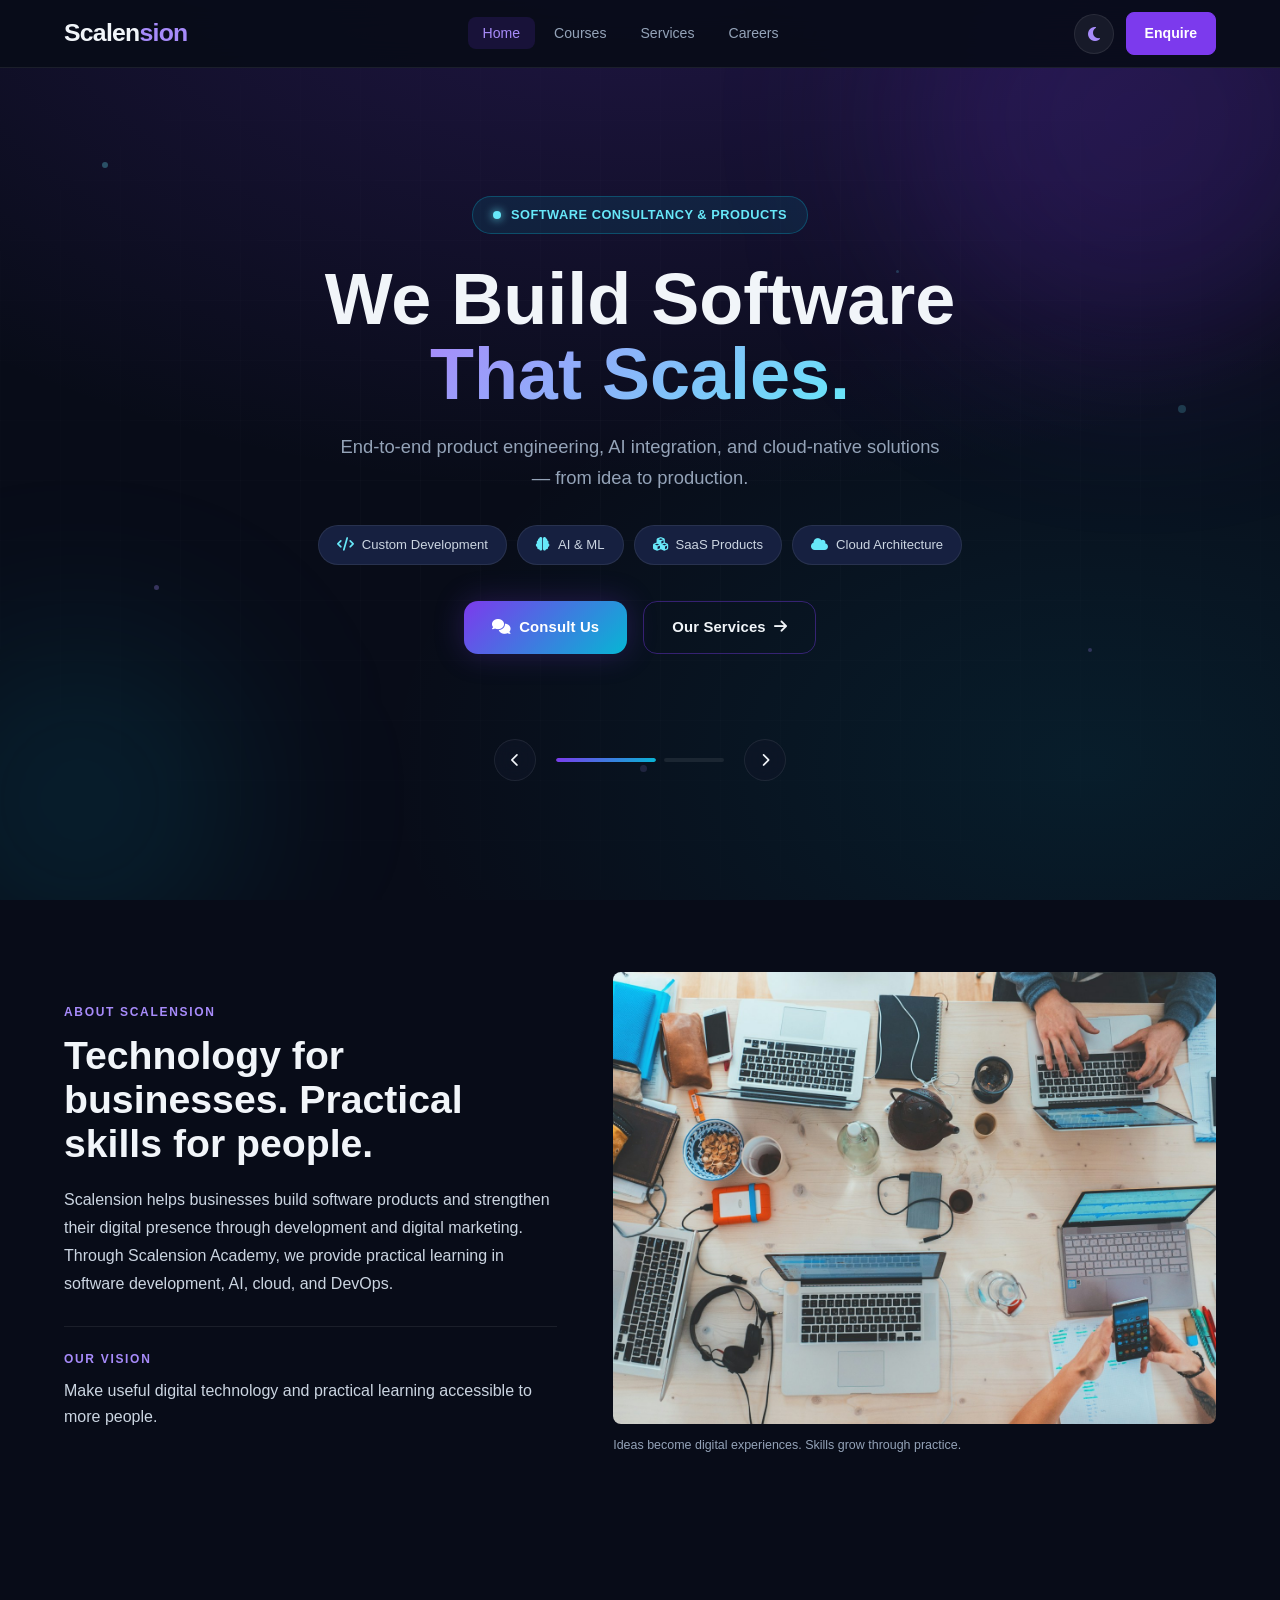
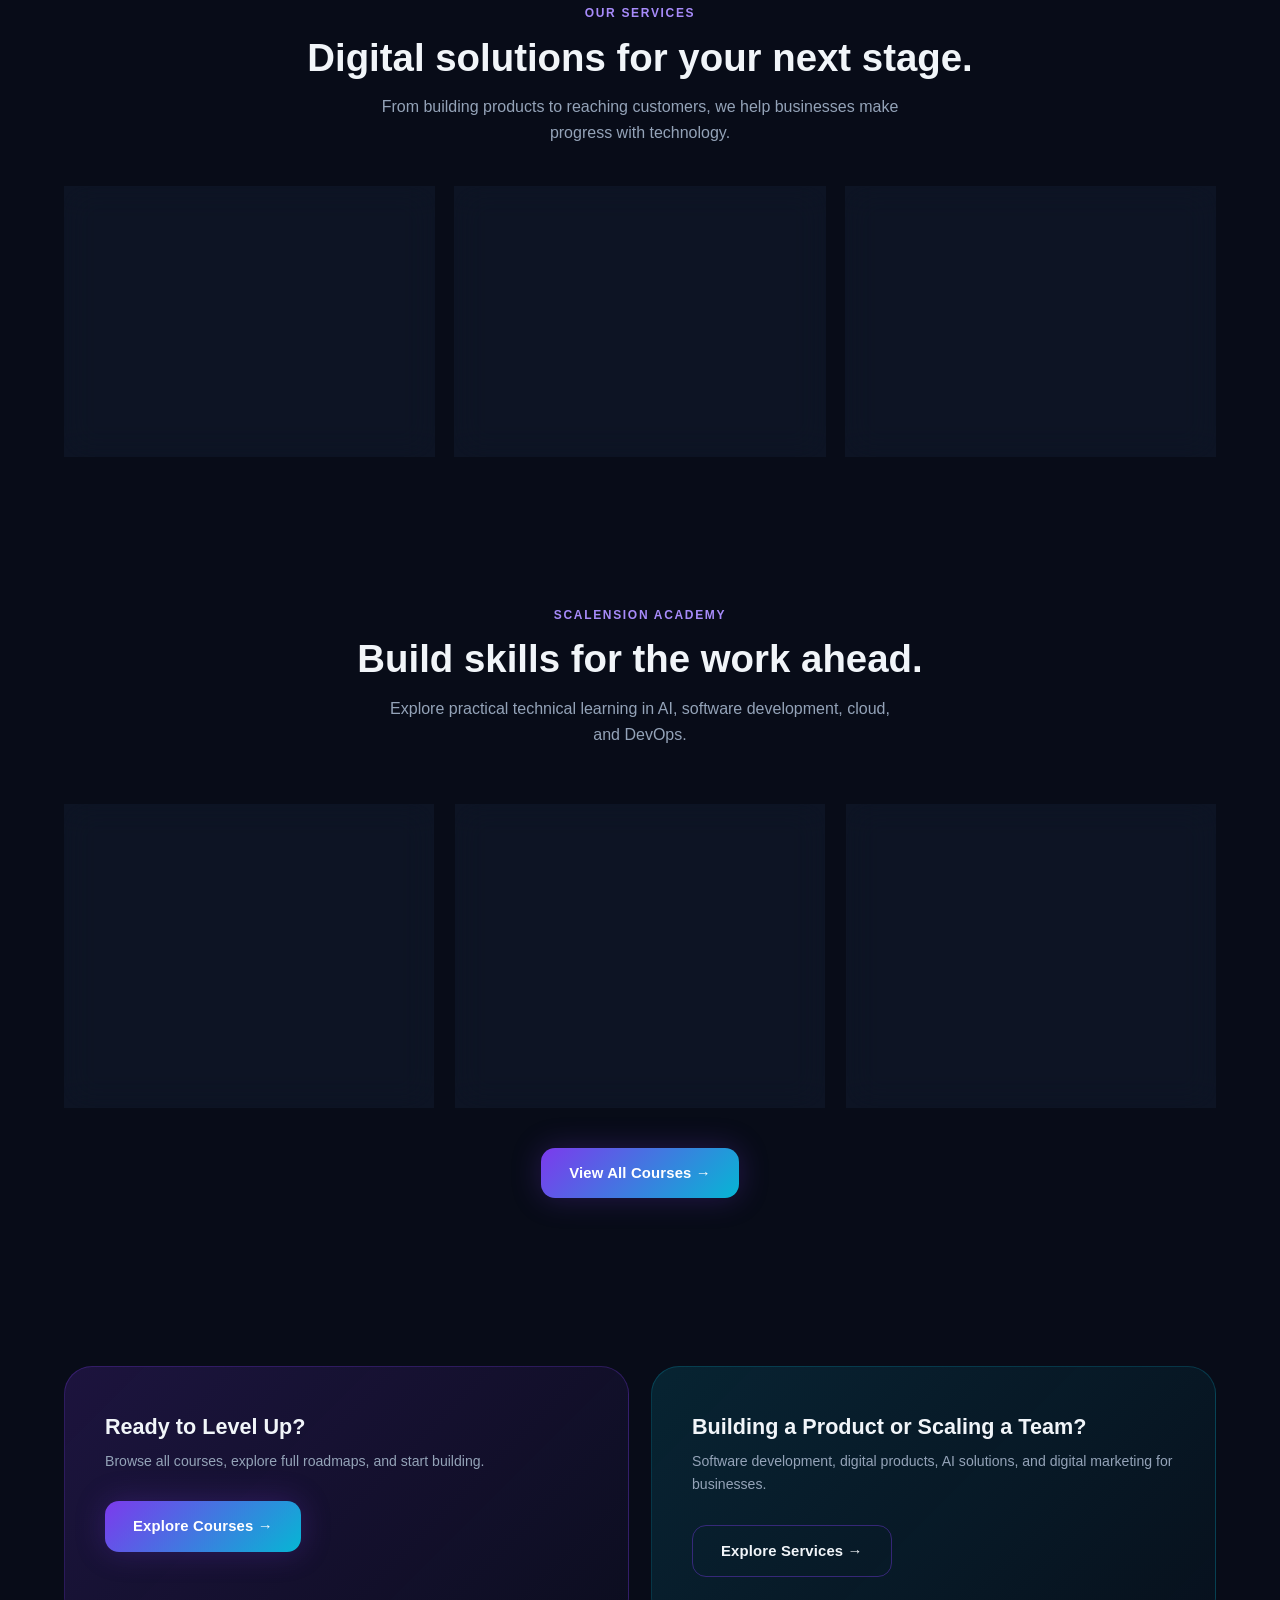
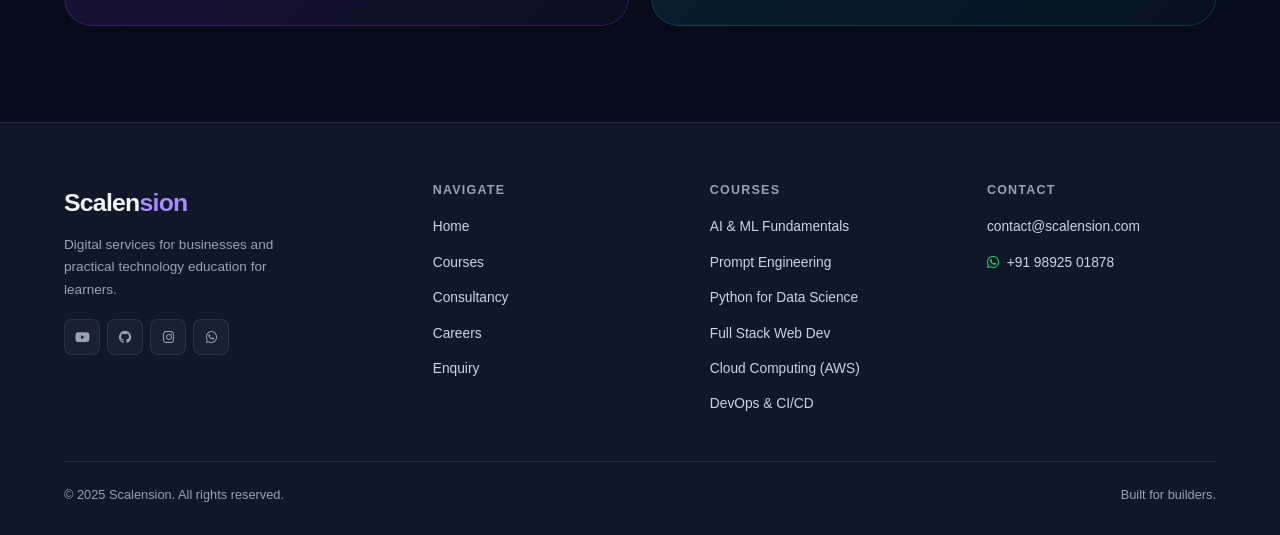
==== commit b5a3863f: "About us fixes" ====
--- a/index.html
+++ b/index.html
@@ -4,9 +4,9 @@
 <head>
   <meta charset="UTF-8" />
   <meta name="viewport" content="width=device-width, initial-scale=1.0" />
-  <title>Scalension — Scale Your Skills. Shape the Future.</title>
+  <title>Scalension — Digital Services &amp; Technical Academy</title>
   <meta name="description"
-    content="Scalension offers expert-led technical courses in AI, software development, cloud, and DevOps — built for the next generation of builders." />
+    content="Scalension builds software and digital marketing solutions for businesses and offers practical technical education through its Academy." />
   <link rel="icon" type="image/svg+xml" href="favicon.svg" />
   <link rel="icon" type="image/png" href="favicon.png" sizes="32x32" />
   <link rel="apple-touch-icon" href="apple-touch-icon.png" />
@@ -110,7 +110,7 @@
           </div>
 
           <div class="hero-cta-row">
-            <a href="enquiry.html" class="btn btn-primary btn-glow">
+            <a href="enquiry.html?intent=software-consultation" class="btn btn-primary btn-glow">
               <i class="fa-solid fa-comments"></i> Consult Us
             </a>
             <a href="consultancy.html" class="btn btn-outline">
@@ -146,7 +146,7 @@
             <a href="courses.html" class="btn btn-primary btn-glow">
               <i class="fa-solid fa-compass"></i> Explore Courses
             </a>
-            <a href="enquiry.html" class="btn btn-outline">
+            <a href="enquiry.html?intent=student-guidance" class="btn btn-outline">
               <i class="fa-solid fa-calendar-check"></i> Book Free Session
             </a>
           </div>
@@ -178,266 +178,129 @@
   </section>
 
 
-  <!-- ═══════════════════════════════════════
-       FEATURED COURSES
-  ═══════════════════════════════════════ -->
-  <section class="section">
+  <section class="section company-about-section" id="about">
+    <div class="container company-about-layout">
+        <div class="company-about-copy reveal">
+          <span class="section-label">About Scalension</span>
+          <h2>Technology for businesses. Practical skills for people.</h2>
+          <p>
+          Scalension helps businesses build software products and strengthen their digital presence through
+          development and digital marketing. Through Scalension Academy, we provide practical learning in
+          software development, AI, cloud, and DevOps.
+        </p>
+          <div class="company-vision">
+          <span class="section-label">Our Vision</span>
+          <p>Make useful digital technology and practical learning accessible to more people.</p>
+        </div>
+        </div>
+        <figure class="company-about-visual reveal">
+          <img src="assets/about-work.jpg" alt="Laptops and work materials arranged around a shared workspace" />
+          <figcaption>Ideas become digital experiences. Skills grow through practice.</figcaption>
+        </figure>
+      </div>
+  </section>
+
+  <section class="section home-services-section" id="services">
     <div class="container">
       <div class="section-header reveal">
-        <span class="section-label">Courses</span>
-        <h2>Start With What Matters Most</h2>
-        <p>From AI fundamentals to DevOps mastery — every course comes with a structured roadmap.</p>
-      </div>
-
-      <div class="featured-grid stagger-group">
-
-        <!-- Card 1 -->
-        <div class="fc-card glass-card">
-          <div class="fc-icon">🤖</div>
-          <h3 class="fc-title">AI & Machine Learning Fundamentals</h3>
-          <p class="fc-desc">From data preprocessing to neural networks — a complete foundation for aspiring AI
-            engineers.</p>
-          <div class="fc-meta">
-            <span class="badge badge-beginner">Beginner</span>
-            <span class="badge badge-duration">12 weeks</span>
-            <span class="badge badge-modules">8 modules</span>
-          </div>
-          <a href="courses.html#ai-ml" class="btn btn-sm btn-outline">View Roadmap &rarr;</a>
-        </div>
-
-        <!-- Card 2 -->
-        <div class="fc-card glass-card">
-          <div class="fc-icon">🌐</div>
-          <h3 class="fc-title">Full Stack Web Development</h3>
-          <p class="fc-desc">HTML to deployment — React, Node.js, databases, auth, and production-grade CI/CD.</p>
-          <div class="fc-meta">
-            <span class="badge badge-intermediate">Intermediate</span>
-            <span class="badge badge-duration">16 weeks</span>
-            <span class="badge badge-modules">10 modules</span>
-          </div>
-          <a href="courses.html#web-dev" class="btn btn-sm btn-outline">View Roadmap &rarr;</a>
-        </div>
-
-        <!-- Card 3 -->
-        <div class="fc-card glass-card">
-          <div class="fc-icon">⚙️</div>
-          <h3 class="fc-title">DevOps & CI/CD Pipelines</h3>
-          <p class="fc-desc">Docker, Kubernetes, GitHub Actions, Terraform — the full DevOps lifecycle from scratch.</p>
-          <div class="fc-meta">
-            <span class="badge badge-advanced">Advanced</span>
-            <span class="badge badge-duration">12 weeks</span>
-            <span class="badge badge-modules">8 modules</span>
-          </div>
-          <a href="courses.html#devops" class="btn btn-sm btn-outline">View Roadmap &rarr;</a>
-        </div>
-
-      </div>
-
-      <div style="text-align:center; margin-top: 40px;">
-        <a href="courses.html" class="btn btn-primary">View All Courses &rarr;</a>
+        <span class="section-label">Our Services</span>
+        <h2>Digital solutions for your next stage.</h2>
+        <p>From building products to reaching customers, we help businesses make progress with technology.</p>
+      </div>
+
+      <div class="services-grid stagger-group">
+        <article class="service-card glass-card">
+          <i class="fa-solid fa-code service-icon" aria-hidden="true"></i>
+          <h3 class="service-title">Software Development</h3>
+          <p class="service-desc">Web applications, platforms, and custom software shaped around your users and goals.
+          </p>
+          <a href="enquiry.html?intent=software-enquiry&amp;service=software-development" class="service-link">Discuss a
+            software project &rarr;</a>
+        </article>
+        <article class="service-card glass-card">
+          <i class="fa-solid fa-cubes service-icon" aria-hidden="true"></i>
+          <h3 class="service-title">Digital Products &amp; AI</h3>
+          <p class="service-desc">Product planning, SaaS development, and practical AI integrations for real workflows.
+          </p>
+          <a href="enquiry.html?intent=software-enquiry&amp;service=software-product" class="service-link">Discuss a
+            digital product &rarr;</a>
+        </article>
+        <article class="service-card glass-card">
+          <i class="fa-solid fa-chart-line service-icon" aria-hidden="true"></i>
+          <h3 class="service-title">Digital Marketing</h3>
+          <p class="service-desc">Digital campaigns and growth support to help your organization reach relevant
+            audiences.</p>
+          <a href="enquiry.html?intent=software-enquiry&amp;service=digital-marketing" class="service-link">Discuss
+            digital marketing &rarr;</a>
+        </article>
       </div>
     </div>
   </section>
 
   <!-- ═══════════════════════════════════════
-       LEARNING TRACKS
-  ═══════════════════════════════════════ -->
-  <section class="section section-alt">
-    <div class="container">
-      <div class="section-header reveal">
-        <span class="section-label">Learning Paths</span>
-        <h2>Curated Tracks to Guide Your Journey</h2>
-        <p>Not sure where to start? Follow a recommended sequence designed for real outcomes.</p>
-      </div>
-
-      <div class="tracks-grid stagger-group">
-
-        <!-- Track 1 -->
-        <div class="track-card glass-card">
-          <div class="track-icon">🧠</div>
-          <h3 class="track-title">AI Engineer</h3>
-          <p class="track-subtitle">From Python basics to deploying real ML models</p>
-          <div class="track-steps">
-            <div class="track-step">
-              <div class="step-dot">01</div>
-              <div class="step-body">
-                <h5>Python for Data Science</h5>
-                <p>NumPy, Pandas, visualization</p>
-              </div>
+       FEATURED COURSES
+  ═══════════════════════════════════════ -->
+  <div class="academy-section" id="academy">
+    <section class="section">
+      <div class="container">
+        <div class="section-header reveal">
+          <span class="section-label">Scalension Academy</span>
+          <h2>Build skills for the work ahead.</h2>
+          <p>Explore practical technical learning in AI, software development, cloud, and DevOps.</p>
+        </div>
+
+        <div class="featured-grid stagger-group">
+
+          <!-- Card 1 -->
+          <div class="fc-card glass-card">
+            <div class="fc-icon">🤖</div>
+            <h3 class="fc-title">AI &amp; Machine Learning Fundamentals</h3>
+            <p class="fc-desc">From data preprocessing to neural networks — a complete foundation for aspiring AI
+              engineers.</p>
+            <div class="fc-meta">
+              <span class="badge badge-beginner">Beginner</span>
+              <span class="badge badge-duration">12 weeks</span>
+              <span class="badge badge-modules">8 modules</span>
             </div>
-            <div class="track-step">
-              <div class="step-dot">02</div>
-              <div class="step-body">
-                <h5>AI & ML Fundamentals</h5>
-                <p>Algorithms, model training, evaluation</p>
-              </div>
+            <a href="courses.html#ai-ml" class="btn btn-sm btn-outline">View Roadmap &rarr;</a>
+          </div>
+
+          <!-- Card 2 -->
+          <div class="fc-card glass-card">
+            <div class="fc-icon">🌐</div>
+            <h3 class="fc-title">Full Stack Web Development</h3>
+            <p class="fc-desc">HTML to deployment — React, Node.js, databases, auth, and production-grade CI/CD.</p>
+            <div class="fc-meta">
+              <span class="badge badge-intermediate">Intermediate</span>
+              <span class="badge badge-duration">16 weeks</span>
+              <span class="badge badge-modules">10 modules</span>
             </div>
-            <div class="track-step">
-              <div class="step-dot">03</div>
-              <div class="step-body">
-                <h5>Prompt Engineering & AI Tools</h5>
-                <p>LLMs, RAG, automation workflows</p>
-              </div>
+            <a href="courses.html#web-dev" class="btn btn-sm btn-outline">View Roadmap &rarr;</a>
+          </div>
+
+          <!-- Card 3 -->
+          <div class="fc-card glass-card">
+            <div class="fc-icon">⚙️</div>
+            <h3 class="fc-title">DevOps &amp; CI/CD Pipelines</h3>
+            <p class="fc-desc">Docker, Kubernetes, GitHub Actions, Terraform — the full DevOps lifecycle from scratch.
+            </p>
+            <div class="fc-meta">
+              <span class="badge badge-advanced">Advanced</span>
+              <span class="badge badge-duration">12 weeks</span>
+              <span class="badge badge-modules">8 modules</span>
             </div>
-          </div>
-        </div>
-
-        <!-- Track 2 -->
-        <div class="track-card glass-card">
-          <div class="track-icon">🌐</div>
-          <h3 class="track-title">Full Stack Developer</h3>
-          <p class="track-subtitle">Frontend to backend to production deployment</p>
-          <div class="track-steps">
-            <div class="track-step">
-              <div class="step-dot">01</div>
-              <div class="step-body">
-                <h5>Full Stack Web Development</h5>
-                <p>React, Node.js, databases, auth</p>
-              </div>
-            </div>
-            <div class="track-step">
-              <div class="step-dot">02</div>
-              <div class="step-body">
-                <h5>Cloud Computing with AWS</h5>
-                <p>EC2, S3, serverless, networking</p>
-              </div>
-            </div>
-            <div class="track-step">
-              <div class="step-dot">03</div>
-              <div class="step-body">
-                <h5>DevOps & CI/CD</h5>
-                <p>Docker, GitHub Actions, Kubernetes</p>
-              </div>
-            </div>
-          </div>
-        </div>
-
-        <!-- Track 3 -->
-        <div class="track-card glass-card">
-          <div class="track-icon">☁️</div>
-          <h3 class="track-title">DevOps Engineer</h3>
-          <p class="track-subtitle">Infrastructure, automation, and scale</p>
-          <div class="track-steps">
-            <div class="track-step">
-              <div class="step-dot">01</div>
-              <div class="step-body">
-                <h5>Cloud Computing with AWS</h5>
-                <p>Core services, IAM, networking</p>
-              </div>
-            </div>
-            <div class="track-step">
-              <div class="step-dot">02</div>
-              <div class="step-body">
-                <h5>DevOps & CI/CD Pipelines</h5>
-                <p>Terraform, Docker, Kubernetes</p>
-              </div>
-            </div>
-            <div class="track-step">
-              <div class="step-dot">03</div>
-              <div class="step-body">
-                <h5>Monitoring & Observability</h5>
-                <p>Prometheus, Grafana, ELK Stack</p>
-              </div>
-            </div>
-          </div>
-        </div>
-
-      </div>
-    </div>
-  </section>
-
-  <!-- ═══════════════════════════════════════
-       WHY SCALENSION
-       ================================================== -->
-  <section class="section why-section" id="why">
-    <div class="container">
-      <div class="text-center">
-        <span class="section-label">Why Scalension</span>
-        <h2>Built Differently, by Practitioners</h2>
-        <p>We teach what we actively build — no outdated slides, no fluff.</p>
-      </div>
-
-      <div class="why-grid stagger-group">
-        <div class="why-card glass-card">
-          <div class="why-icon">🗺️</div>
-          <h4 class="why-title">Structured Roadmaps</h4>
-          <p class="why-text">Every course ships with a module-by-module index so you always know exactly where you are
-            and what's next.</p>
-        </div>
-        <div class="why-card glass-card">
-          <div class="why-icon">🛠️</div>
-          <h4 class="why-title">Real-World Projects</h4>
-          <p class="why-text">Capstone projects on actual datasets and real use cases — not contrived homework that
-            stays on your laptop.</p>
-        </div>
-        <div class="why-card glass-card">
-          <div class="why-icon">🎯</div>
-          <h4 class="why-title">Industry-Relevant</h4>
-          <p class="why-text">Curriculum built by professionals who solve these problems daily for enterprise clients.
-          </p>
-        </div>
-        <div class="why-card glass-card">
-          <div class="why-icon">🤝</div>
-          <h4 class="why-title">Ongoing Support</h4>
-          <p class="why-text">Community access, Q&A sessions, and guidance — because learning doesn't end with the last
-            module.</p>
-        </div>
-      </div>
-    </div>
-  </section>
-
-  <!-- ═══════════════════════════════════════
-       TESTIMONIALS
-  ═══════════════════════════════════════ -->
-  <section class="section section-alt">
-    <div class="container">
-      <div class="section-header reveal">
-        <span class="section-label">Reviews</span>
-        <h2>What Learners Say</h2>
-      </div>
-
-      <div class="testi-grid stagger-group">
-        <div class="testi-card glass-card">
-          <div class="testi-stars">★★★★★</div>
-          <p class="testi-text">"The AI & ML course roadmap is the best I've seen. Each module builds naturally on the
-            last — I went from zero to deploying a real model in 12 weeks."</p>
-          <div class="testi-author">
-            <div class="author-avatar">AR</div>
-            <div>
-              <div class="author-name">Ahmad Raza</div>
-              <div class="author-role">Data Analyst → ML Engineer</div>
-            </div>
-          </div>
-        </div>
-
-        <div class="testi-card glass-card">
-          <div class="testi-stars">★★★★★</div>
-          <p class="testi-text">"Scalension's Full Stack course is brutally practical. I landed my first dev role before
-            even finishing module 9. The project-first approach makes all the difference."</p>
-          <div class="testi-author">
-            <div class="author-avatar">SF</div>
-            <div>
-              <div class="author-name">Sara Farooq</div>
-              <div class="author-role">Freelancer → Junior Dev</div>
-            </div>
-          </div>
-        </div>
-
-        <div class="testi-card glass-card">
-          <div class="testi-stars">★★★★★</div>
-          <p class="testi-text">"The DevOps curriculum covers everything you need for a real engineering role.
-            Kubernetes, CI/CD, Terraform — it's all there with actual context on when and why to use it."</p>
-          <div class="testi-author">
-            <div class="author-avatar">ZK</div>
-            <div>
-              <div class="author-name">Zain Khan</div>
-              <div class="author-role">Sysadmin → DevOps Engineer</div>
-            </div>
-          </div>
-        </div>
-      </div>
-    </div>
-  </section>
+            <a href="courses.html#devops" class="btn btn-sm btn-outline">View Roadmap &rarr;</a>
+          </div>
+
+        </div>
+
+        <div style="text-align:center; margin-top: 40px;">
+          <a href="courses.html" class="btn btn-primary">View All Courses &rarr;</a>
+        </div>
+      </div>
+    </section>
+
+  </div><!-- /academy-section -->
 
   <!-- ═══════════════════════════════════════
        DUAL CTA
@@ -452,9 +315,8 @@
         </div>
         <div class="cta-panel cta-consult">
           <h3>Building a Product or Scaling a Team?</h3>
-          <p>Full-cycle technology consultancy — product discovery, software development, AI integration, DevOps, and
-            beyond.</p>
-          <a href="consultancy.html" class="btn btn-outline">See Consultancy &rarr;</a>
+          <p>Software development, digital products, AI solutions, and digital marketing for businesses.</p>
+          <a href="consultancy.html" class="btn btn-outline">Explore Services &rarr;</a>
         </div>
       </div>
     </div>
@@ -469,7 +331,7 @@
 
         <div class="footer-brand">
           <a href="index.html" class="logo">Scalen<span class="logo-accent">sion</span></a>
-          <p class="footer-tagline">Expert-led courses and AI consultancy — built for the builders of tomorrow.</p>
+          <p class="footer-tagline">Digital services for businesses and practical technology education for learners.</p>
           <div class="footer-social">
             <a href="https://www.youtube.com/channel/UCDNR9oUo0z2bHbTvsrr0TBA" target="_blank" rel="noopener noreferrer"
               aria-label="YouTube"><i class="fa-brands fa-youtube"></i></a>
--- a/css/styles.css
+++ b/css/styles.css
@@ -1675,6 +1675,144 @@
 }
 
 /* ============================================
+   HOME — Company Introduction
+   ============================================ */
+.company-about-section,
+.home-services-section,
+.academy-section {
+  scroll-margin-top: 88px;
+}
+
+.company-about-section,
+.home-services-section,
+.academy-section > .section {
+  padding-top: 72px;
+  padding-bottom: 72px;
+}
+
+.company-about-layout {
+  display: grid;
+  grid-template-columns: minmax(0, 0.9fr) minmax(0, 1.1fr);
+  align-items: center;
+  gap: 56px;
+}
+
+.company-about-copy {
+  max-width: 540px;
+}
+
+.company-about-copy h2 {
+  max-width: 520px;
+  margin: 0 0 20px;
+  font-size: 2.45rem;
+  line-height: 1.12;
+}
+
+.company-about-copy > p {
+  max-width: 520px;
+  margin: 0;
+  line-height: 1.75;
+}
+
+.company-vision {
+  margin-top: 28px;
+  padding-top: 18px;
+  border-top: 1px solid var(--border);
+}
+
+.company-vision .section-label {
+  margin-bottom: 8px;
+}
+
+.company-vision p {
+  margin: 0;
+  color: var(--text-secondary);
+  font-family: 'Outfit', sans-serif;
+  font-size: 1rem;
+  font-weight: 500;
+  line-height: 1.6;
+}
+
+.company-about-visual {
+  min-width: 0;
+  margin: 0;
+}
+
+.company-about-visual img {
+  display: block;
+  width: 100%;
+  aspect-ratio: 4 / 3;
+  object-fit: cover;
+  border-radius: 8px;
+}
+
+.company-about-visual figcaption {
+  margin-top: 12px;
+  color: var(--text-muted);
+  font-size: 0.78rem;
+  line-height: 1.5;
+}
+
+.home-services-section .section-header {
+  max-width: 700px;
+  margin: 0 auto 40px;
+}
+
+.home-services-section .service-card {
+  display: flex;
+  flex-direction: column;
+  align-items: flex-start;
+  min-height: 270px;
+}
+
+.home-services-section .service-icon {
+  color: var(--color-accent-lt);
+}
+
+.home-services-section .service-desc {
+  flex: 1;
+  margin-bottom: 20px;
+}
+
+.service-link {
+  color: var(--color-primary-lt);
+  font-size: 0.85rem;
+  font-weight: 600;
+}
+
+.service-link:hover {
+  color: var(--color-accent-lt);
+}
+
+.academy-section .section-header {
+  max-width: 700px;
+  margin-left: auto;
+  margin-right: auto;
+}
+
+@media (max-width: 768px) {
+  .company-about-section,
+  .home-services-section,
+  .academy-section > .section {
+    padding-top: 48px;
+    padding-bottom: 48px;
+  }
+
+  .company-about-layout {
+    grid-template-columns: 1fr;
+    gap: 30px;
+  }
+
+  .company-about-copy h2 {
+    font-size: 2rem;
+  }
+
+  .home-services-section .service-card {
+    min-height: 0;
+  }
+}
+
+/* ============================================
    HOME — Featured Courses (3 cards)
    ============================================ */
 .featured-grid {
@@ -3092,6 +3230,14 @@
   margin-bottom: 20px;
 }
 
+.form-group[hidden] {
+  display: none;
+}
+
+.form-sub-label {
+  margin-top: 16px;
+}
+
 .form-label {
   display: block;
   font-size: 0.82rem;
@@ -3103,6 +3249,7 @@
 }
 
 .form-input,
+.form-select,
 .form-textarea {
   width: 100%;
   padding: 13px 16px;
@@ -3117,6 +3264,12 @@
   -webkit-appearance: none;
 }
 
+select.form-input,
+select.form-select {
+  -webkit-appearance: auto;
+  appearance: auto;
+}
+
 .form-input:focus,
 .form-textarea:focus {
   border-color: var(--color-primary);
@@ -3133,6 +3286,60 @@
   resize: vertical;
   min-height: 120px;
   line-height: 1.6;
+}
+
+.marketing-consent {
+  min-width: 0;
+  margin: 8px 0 24px;
+  padding: 16px 18px;
+  border: 1px solid var(--border);
+  border-radius: var(--radius-md);
+}
+
+.marketing-consent legend {
+  padding: 0 6px;
+  color: var(--text-primary);
+  font-family: 'Outfit', sans-serif;
+  font-size: 0.95rem;
+  font-weight: 600;
+}
+
+.consent-intro,
+.consent-note {
+  color: var(--text-muted);
+  font-size: 0.78rem;
+  line-height: 1.55;
+}
+
+.consent-intro {
+  margin: 0 0 8px;
+}
+
+.consent-note {
+  margin: 12px 0 0;
+}
+
+.consent-note a {
+  color: var(--color-primary-lt);
+}
+
+.consent-option {
+  display: grid;
+  grid-template-columns: 18px minmax(0, 1fr);
+  align-items: start;
+  gap: 10px;
+  padding: 8px 0;
+  color: var(--text-secondary);
+  font-size: 0.82rem;
+  line-height: 1.5;
+  cursor: pointer;
+}
+
+.consent-option input {
+  width: 18px;
+  height: 18px;
+  margin: 2px 0 0;
+  accent-color: var(--color-primary);
 }
 
 .form-submit {
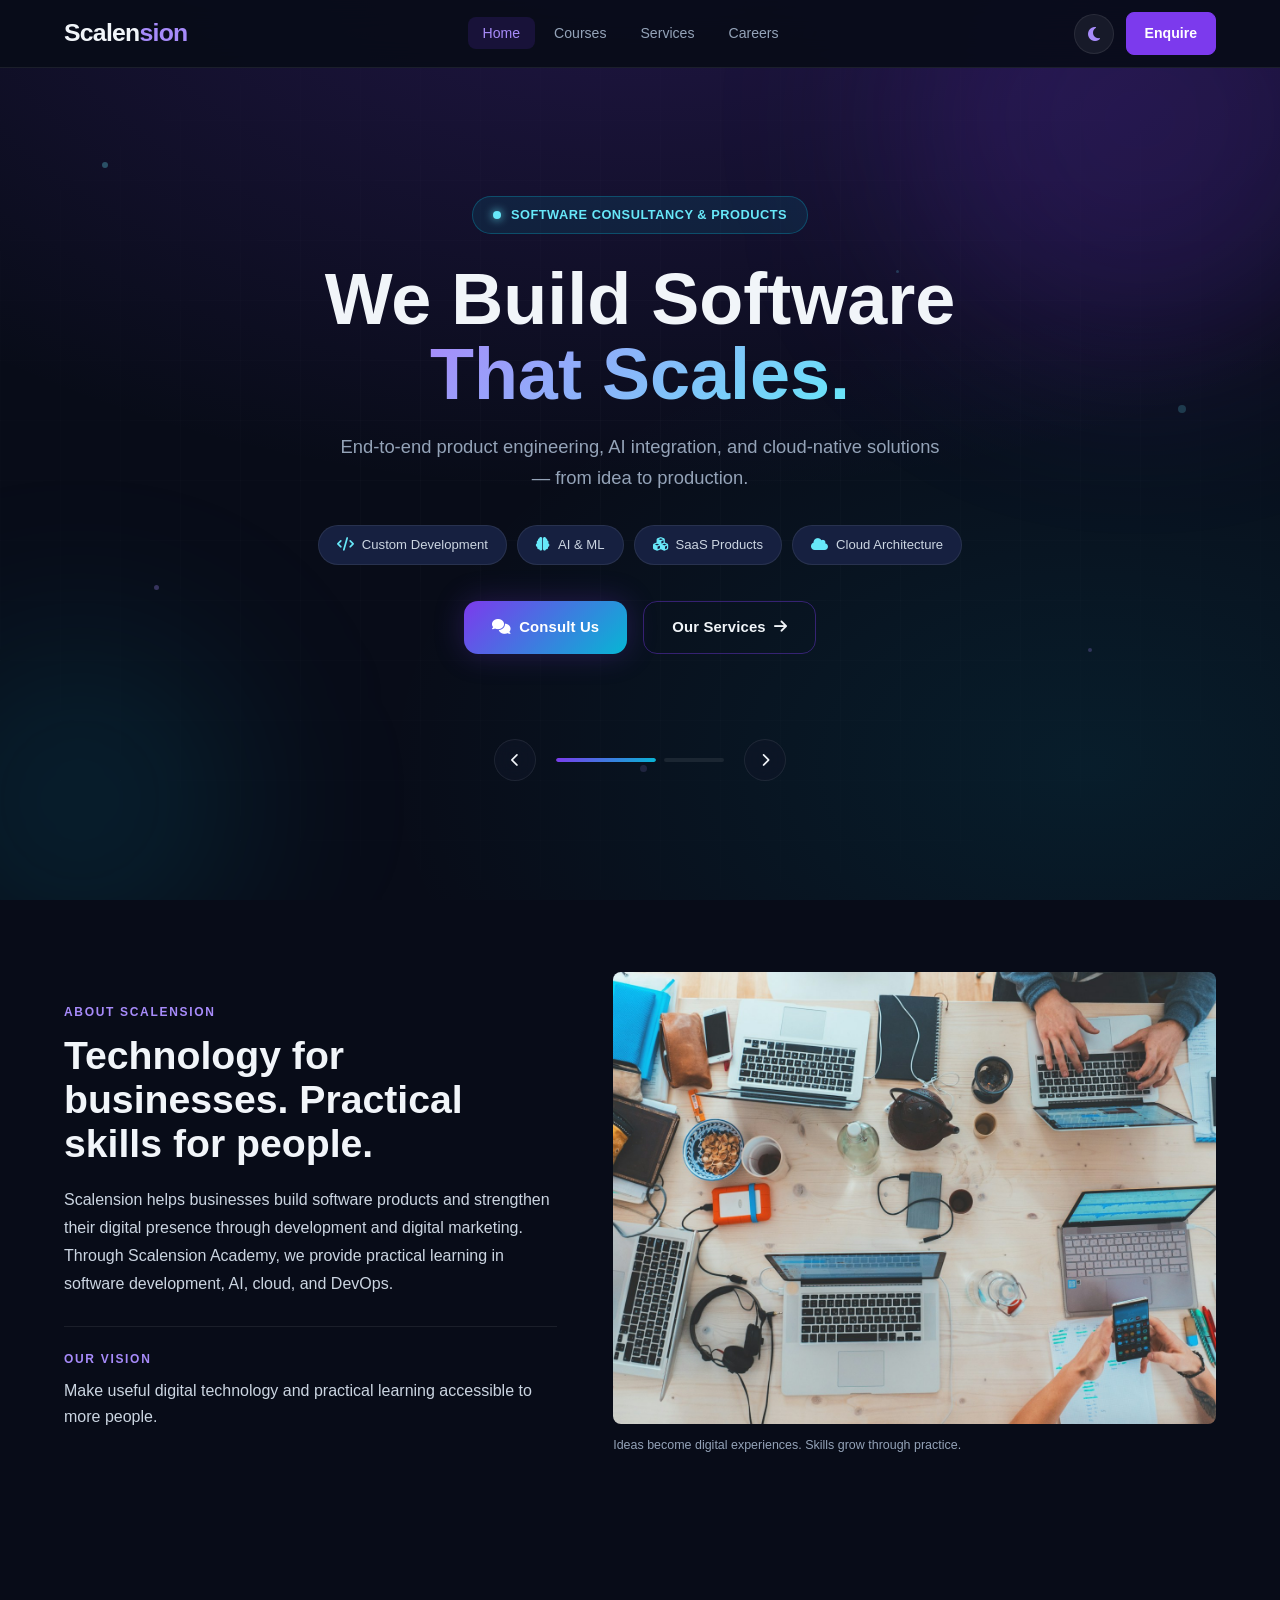
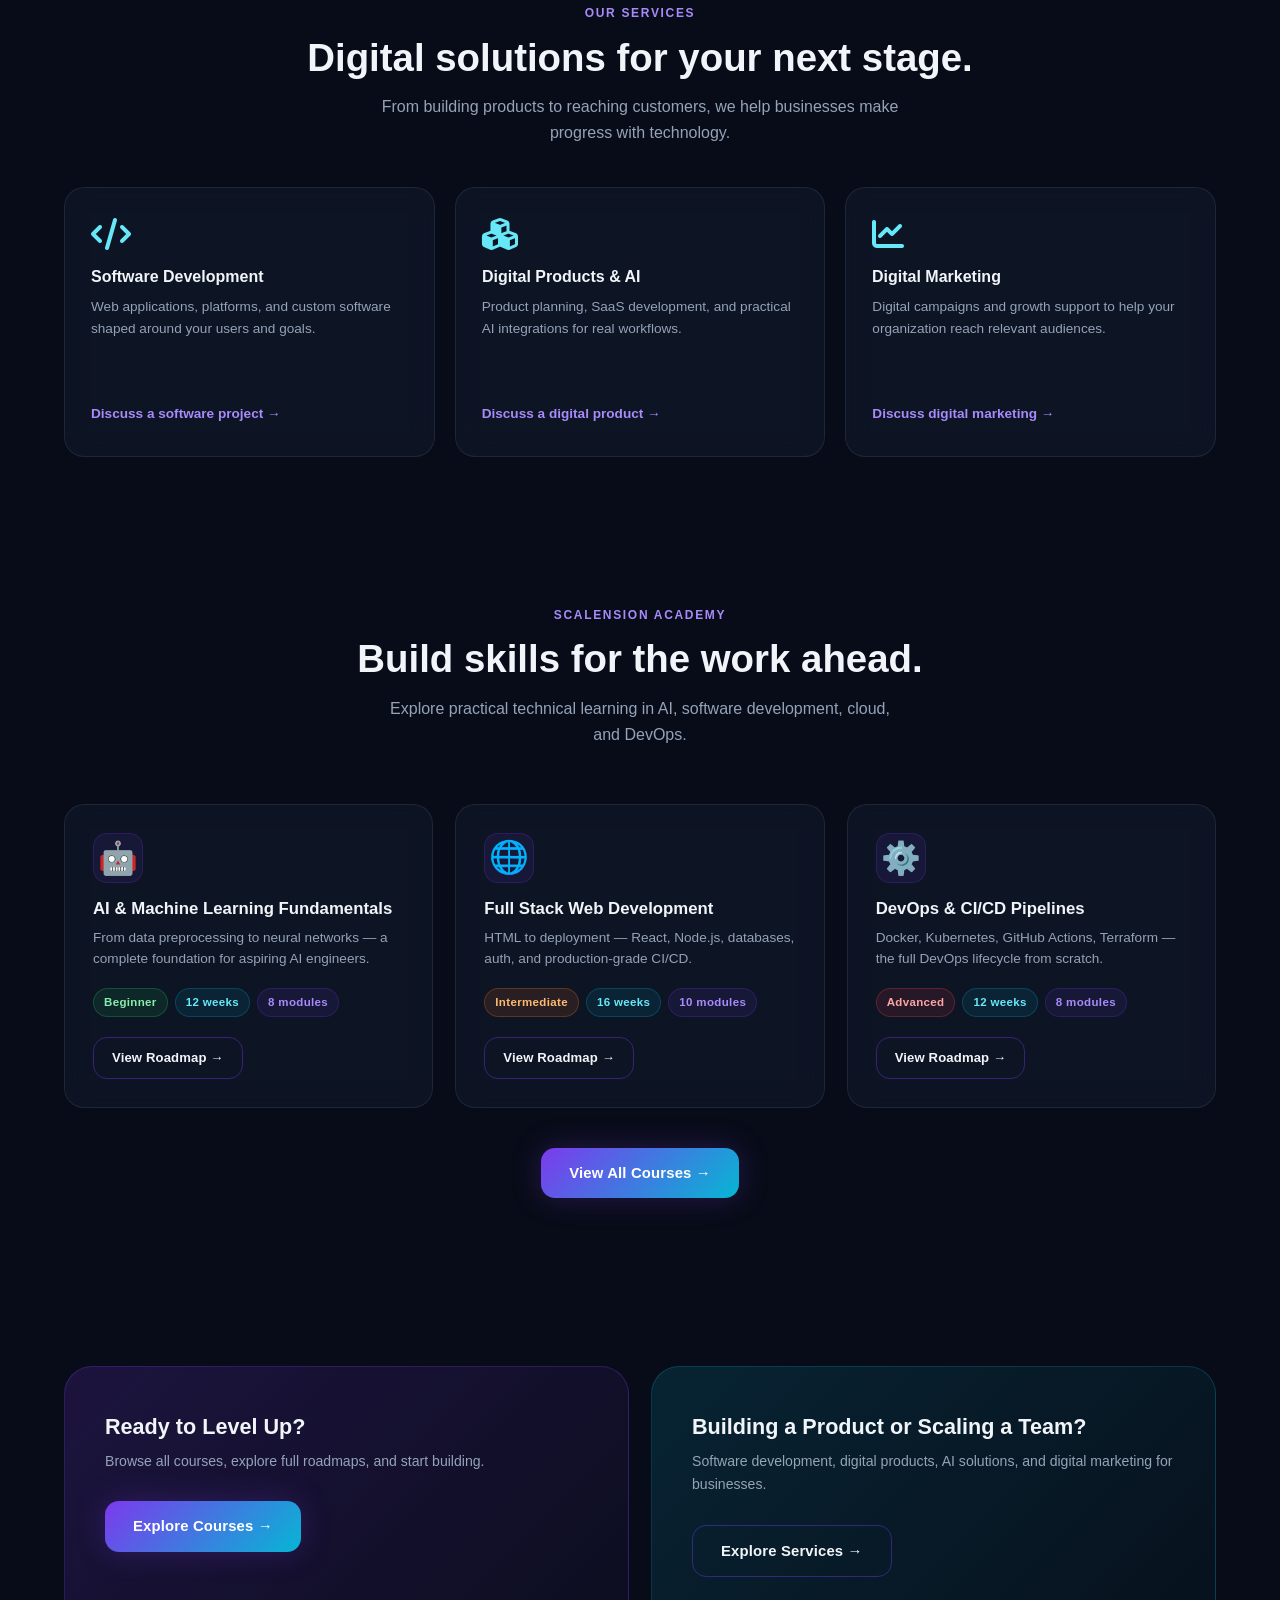
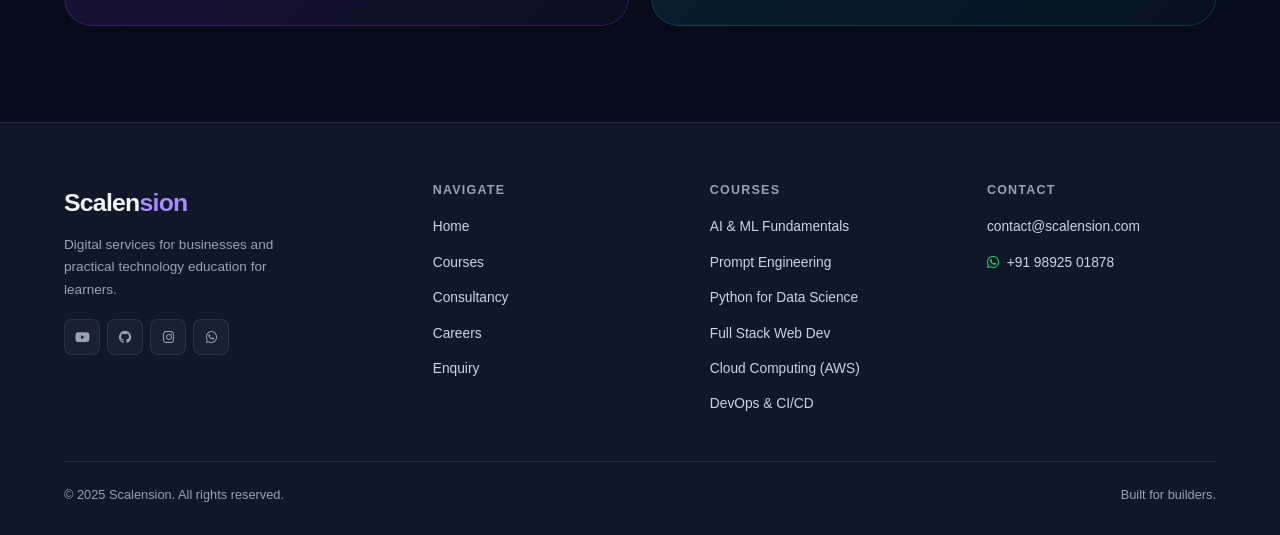
==== commit bec87795: "about us fixes" ====
--- a/index.html
+++ b/index.html
@@ -180,24 +180,24 @@
 
   <section class="section company-about-section" id="about">
     <div class="container company-about-layout">
-        <div class="company-about-copy reveal">
-          <span class="section-label">About Scalension</span>
-          <h2>Technology for businesses. Practical skills for people.</h2>
-          <p>
+      <div class="company-about-copy reveal">
+        <span class="section-label">About Scalension</span>
+        <h2>Technology for businesses. Practical skills for people.</h2>
+        <p>
           Scalension helps businesses build software products and strengthen their digital presence through
           development and digital marketing. Through Scalension Academy, we provide practical learning in
           software development, AI, cloud, and DevOps.
         </p>
-          <div class="company-vision">
+        <div class="company-vision">
           <span class="section-label">Our Vision</span>
           <p>Make useful digital technology and practical learning accessible to more people.</p>
         </div>
-        </div>
-        <figure class="company-about-visual reveal">
-          <img src="assets/about-work.jpg" alt="Laptops and work materials arranged around a shared workspace" />
-          <figcaption>Ideas become digital experiences. Skills grow through practice.</figcaption>
-        </figure>
-      </div>
+      </div>
+      <figure class="company-about-visual reveal">
+        <img src="assets/about-work.jpg" alt="Laptops and work materials arranged around a shared workspace" />
+        <figcaption>Ideas become digital experiences. Skills grow through practice.</figcaption>
+      </figure>
+    </div>
   </section>
 
   <section class="section home-services-section" id="services">
--- a/css/styles.css
+++ b/css/styles.css
@@ -1685,7 +1685,7 @@
 
 .company-about-section,
 .home-services-section,
-.academy-section > .section {
+.academy-section>.section {
   padding-top: 72px;
   padding-bottom: 72px;
 }
@@ -1708,7 +1708,7 @@
   line-height: 1.12;
 }
 
-.company-about-copy > p {
+.company-about-copy>p {
   max-width: 520px;
   margin: 0;
   line-height: 1.75;
@@ -1791,9 +1791,10 @@
 }
 
 @media (max-width: 768px) {
+
   .company-about-section,
   .home-services-section,
-  .academy-section > .section {
+  .academy-section>.section {
     padding-top: 48px;
     padding-bottom: 48px;
   }
